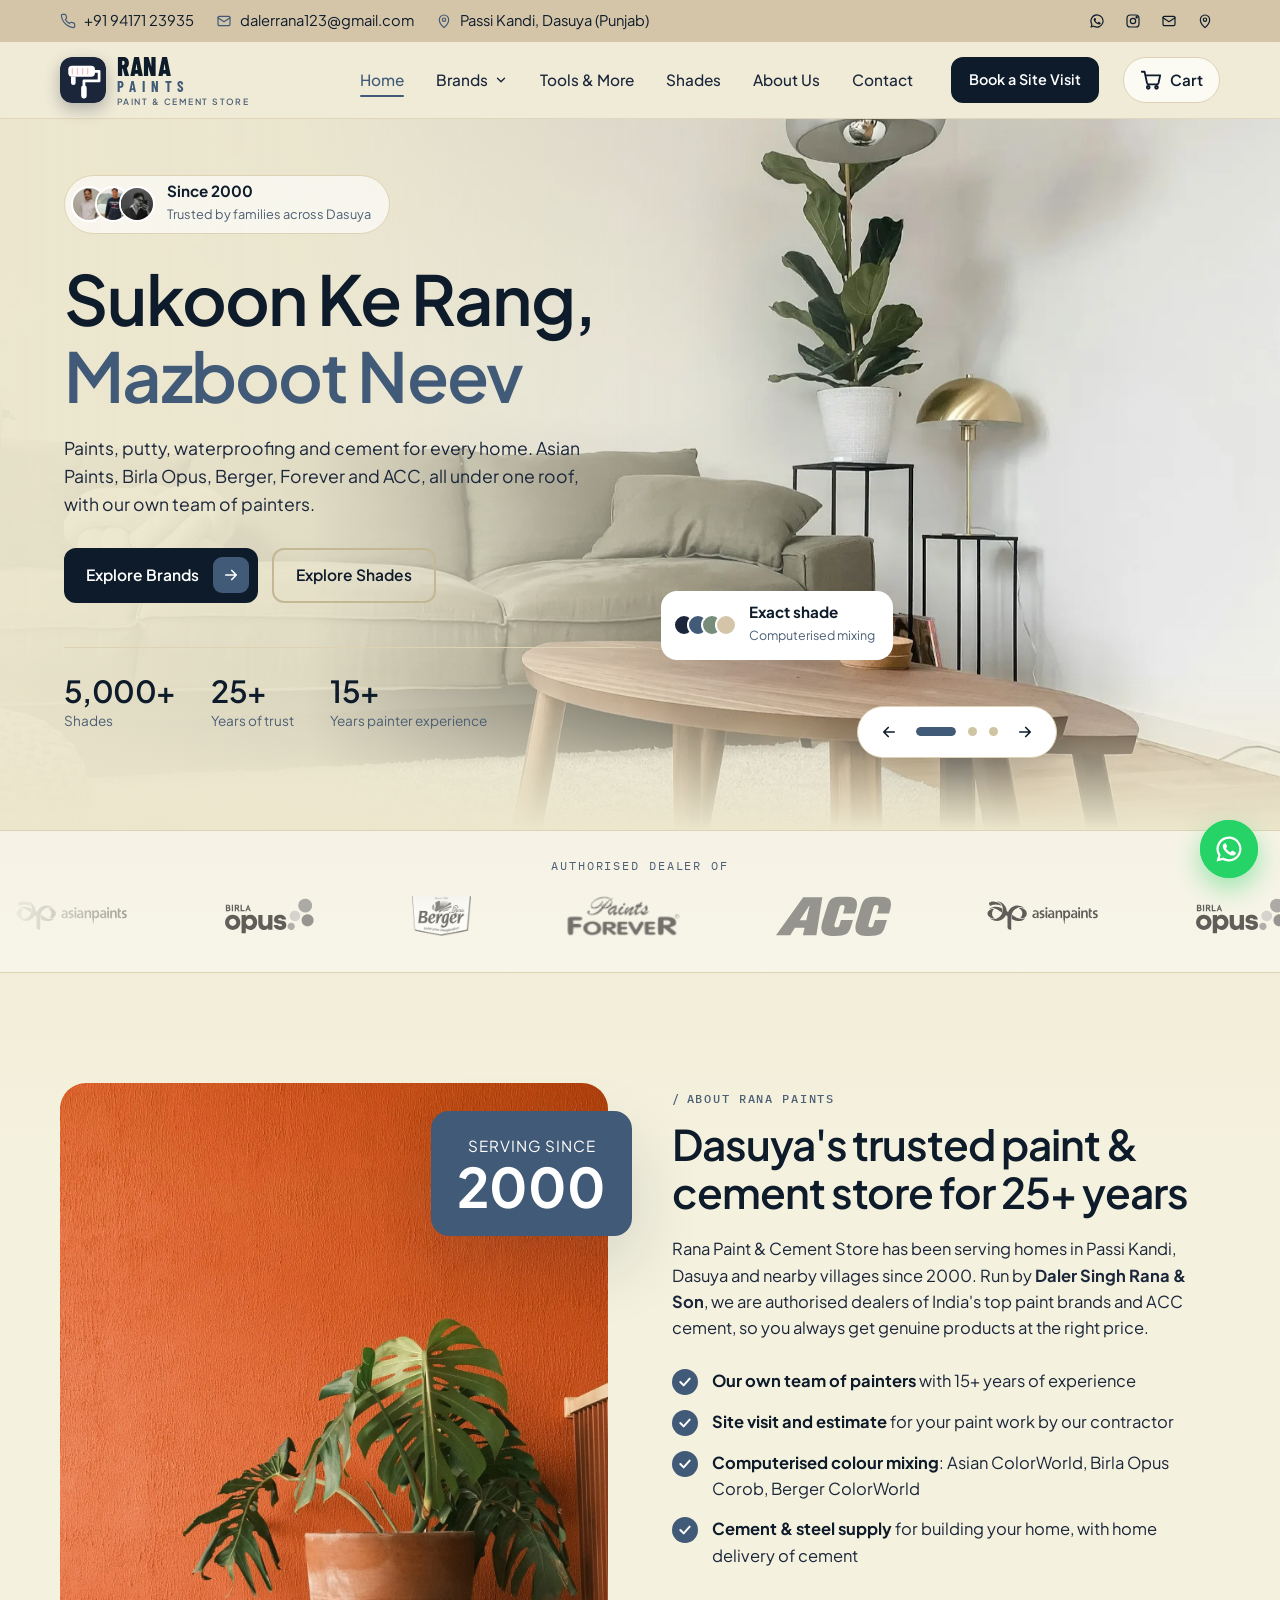
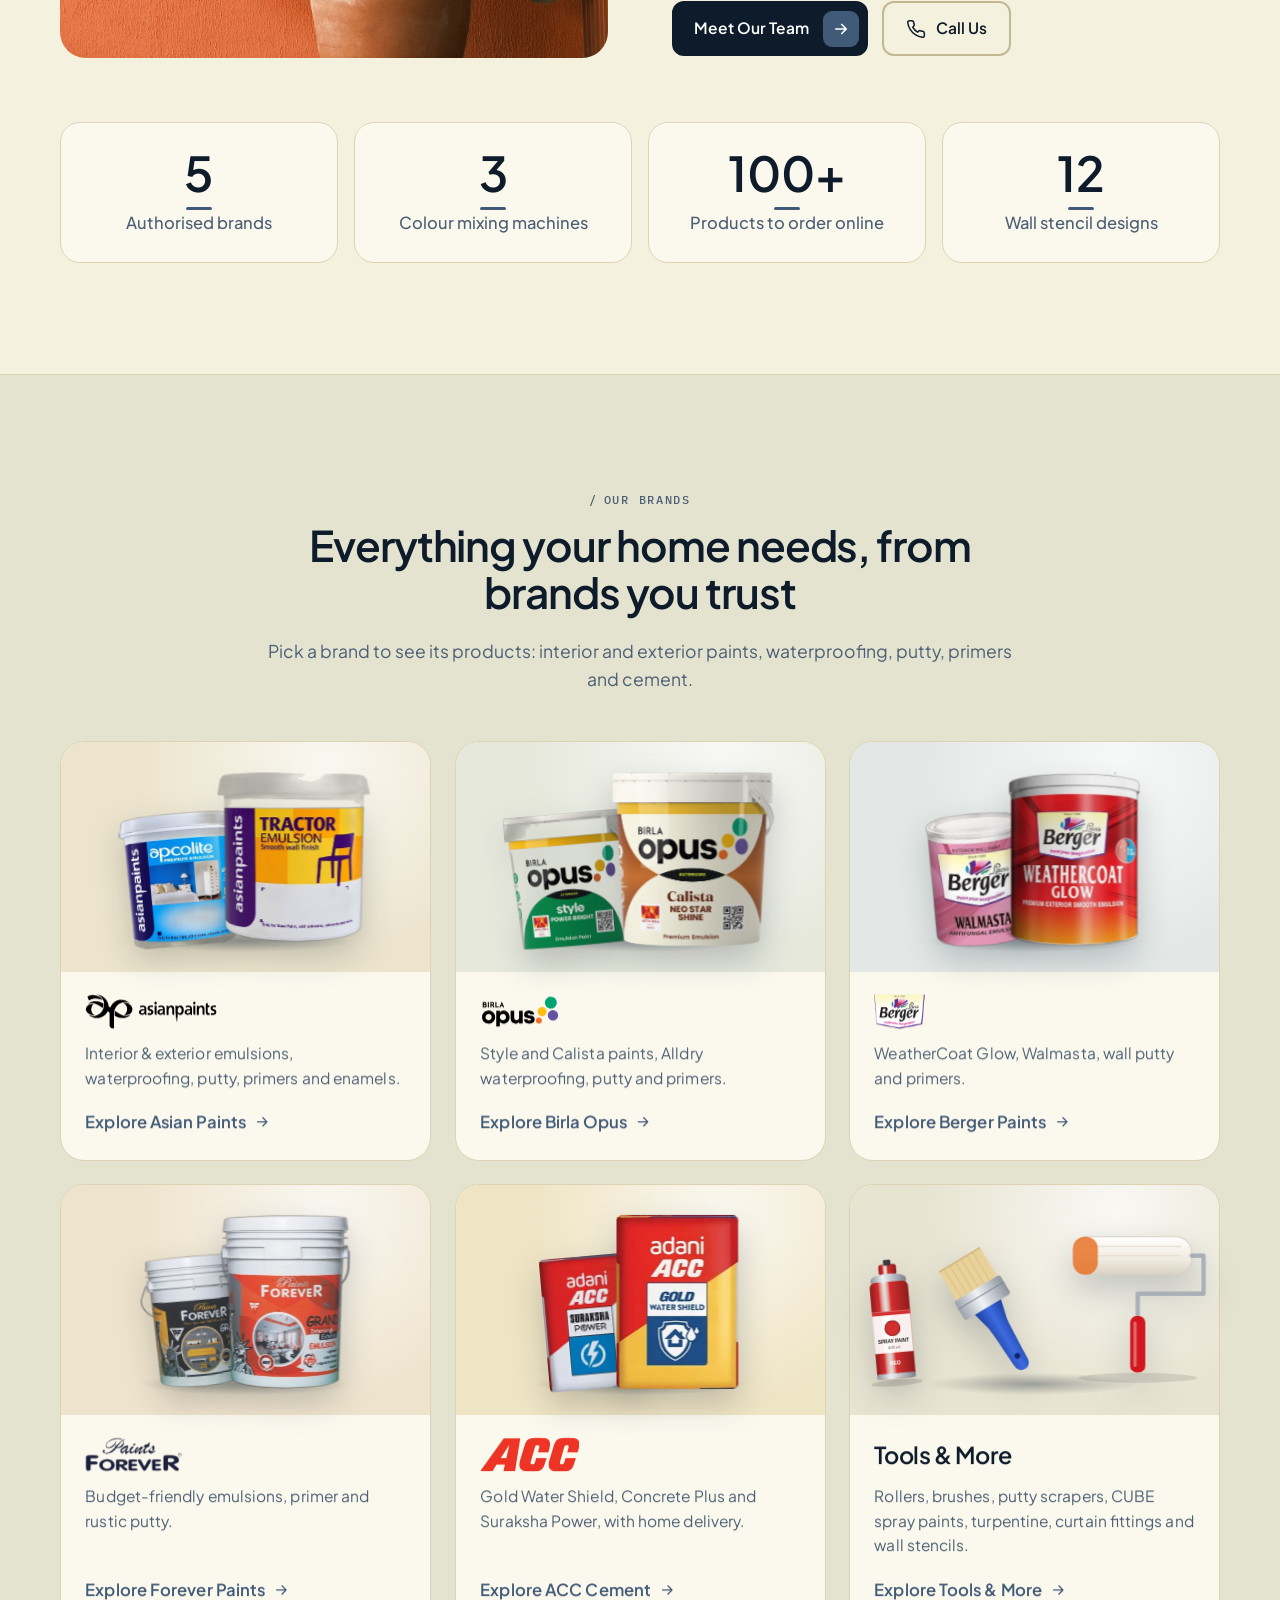
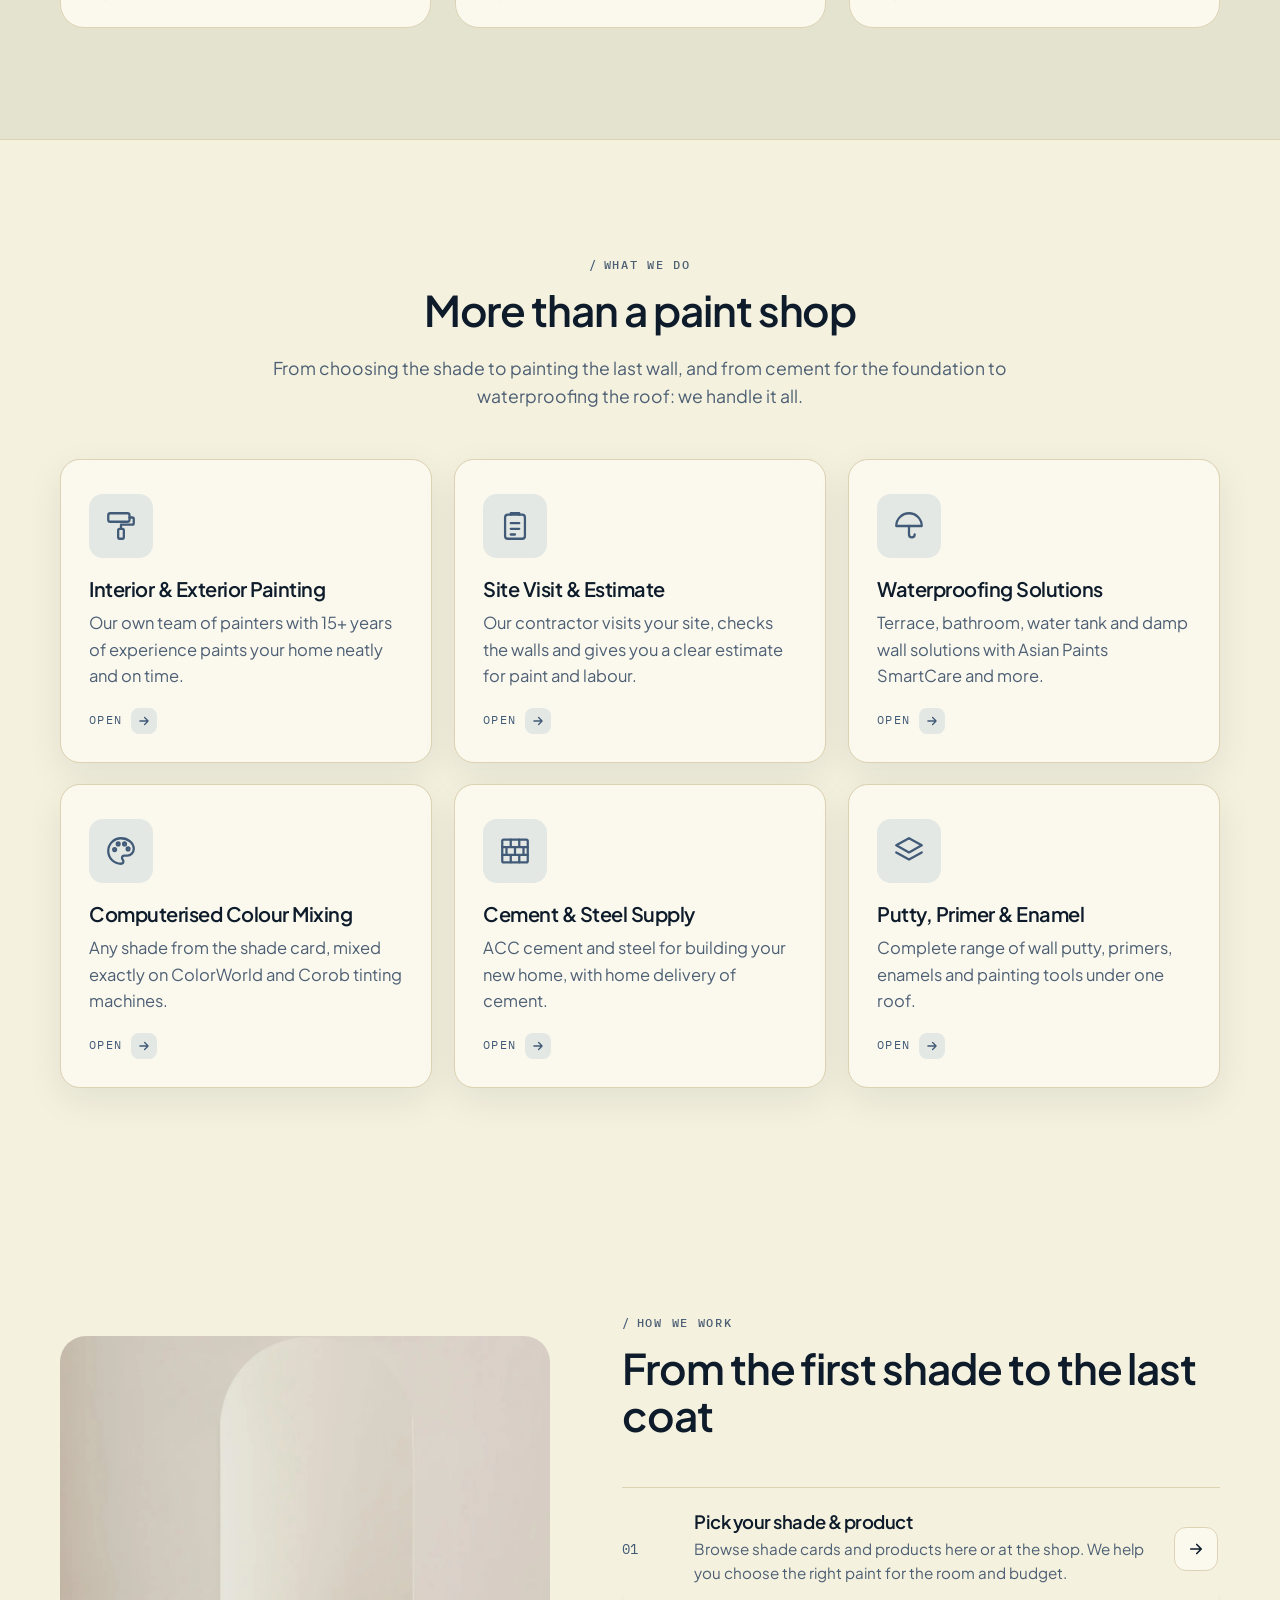
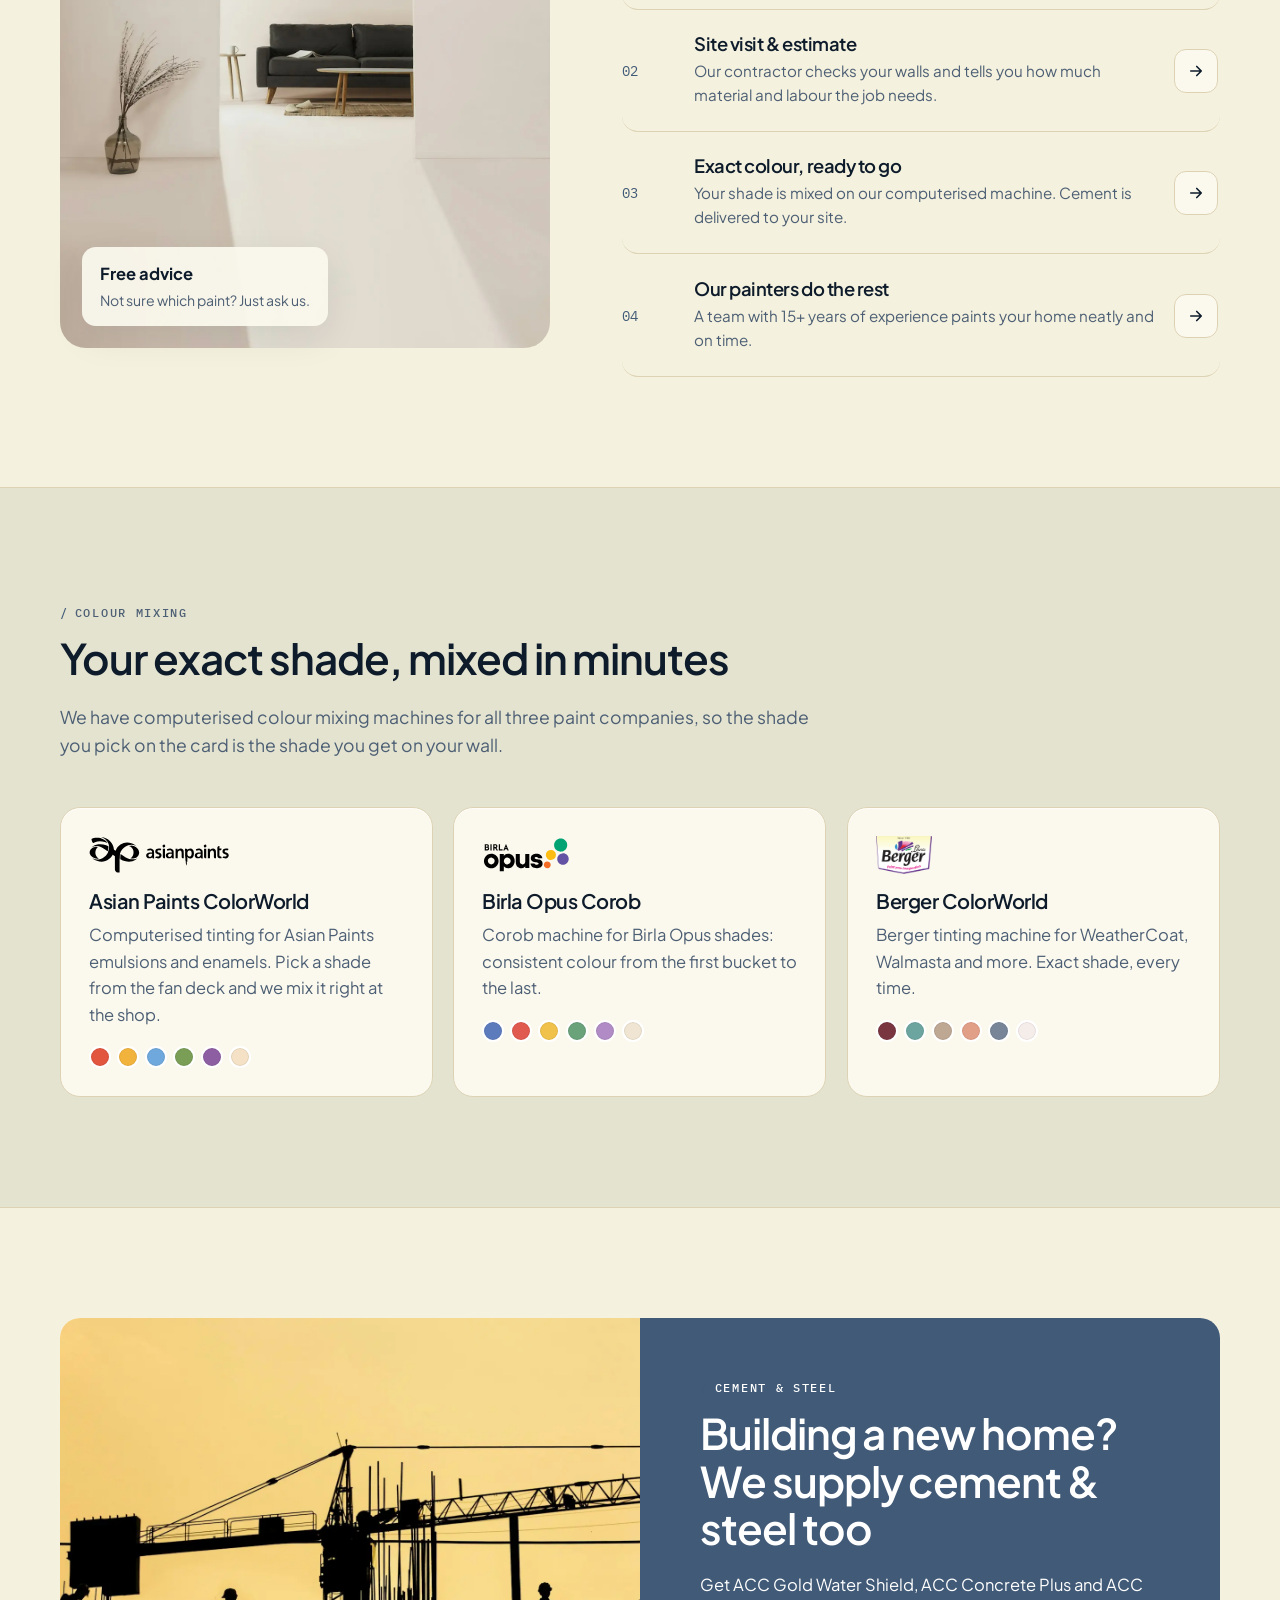
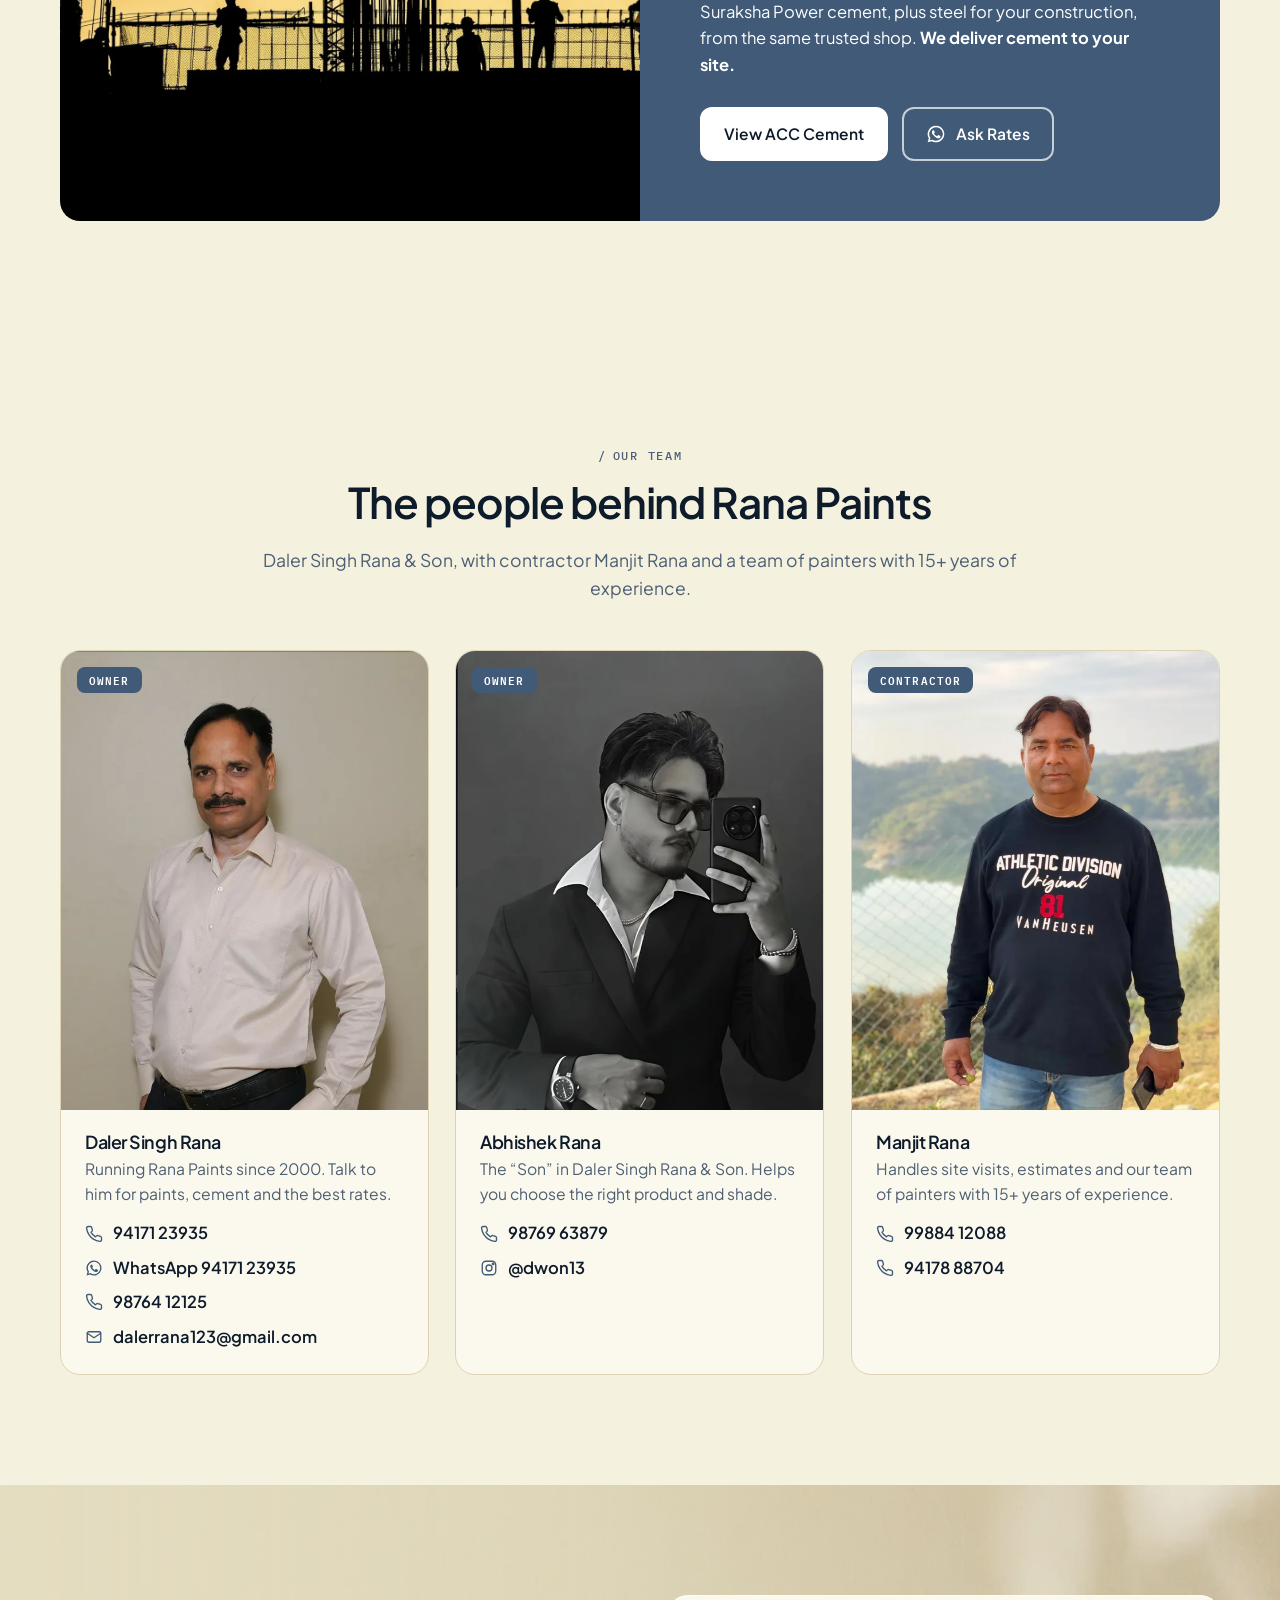
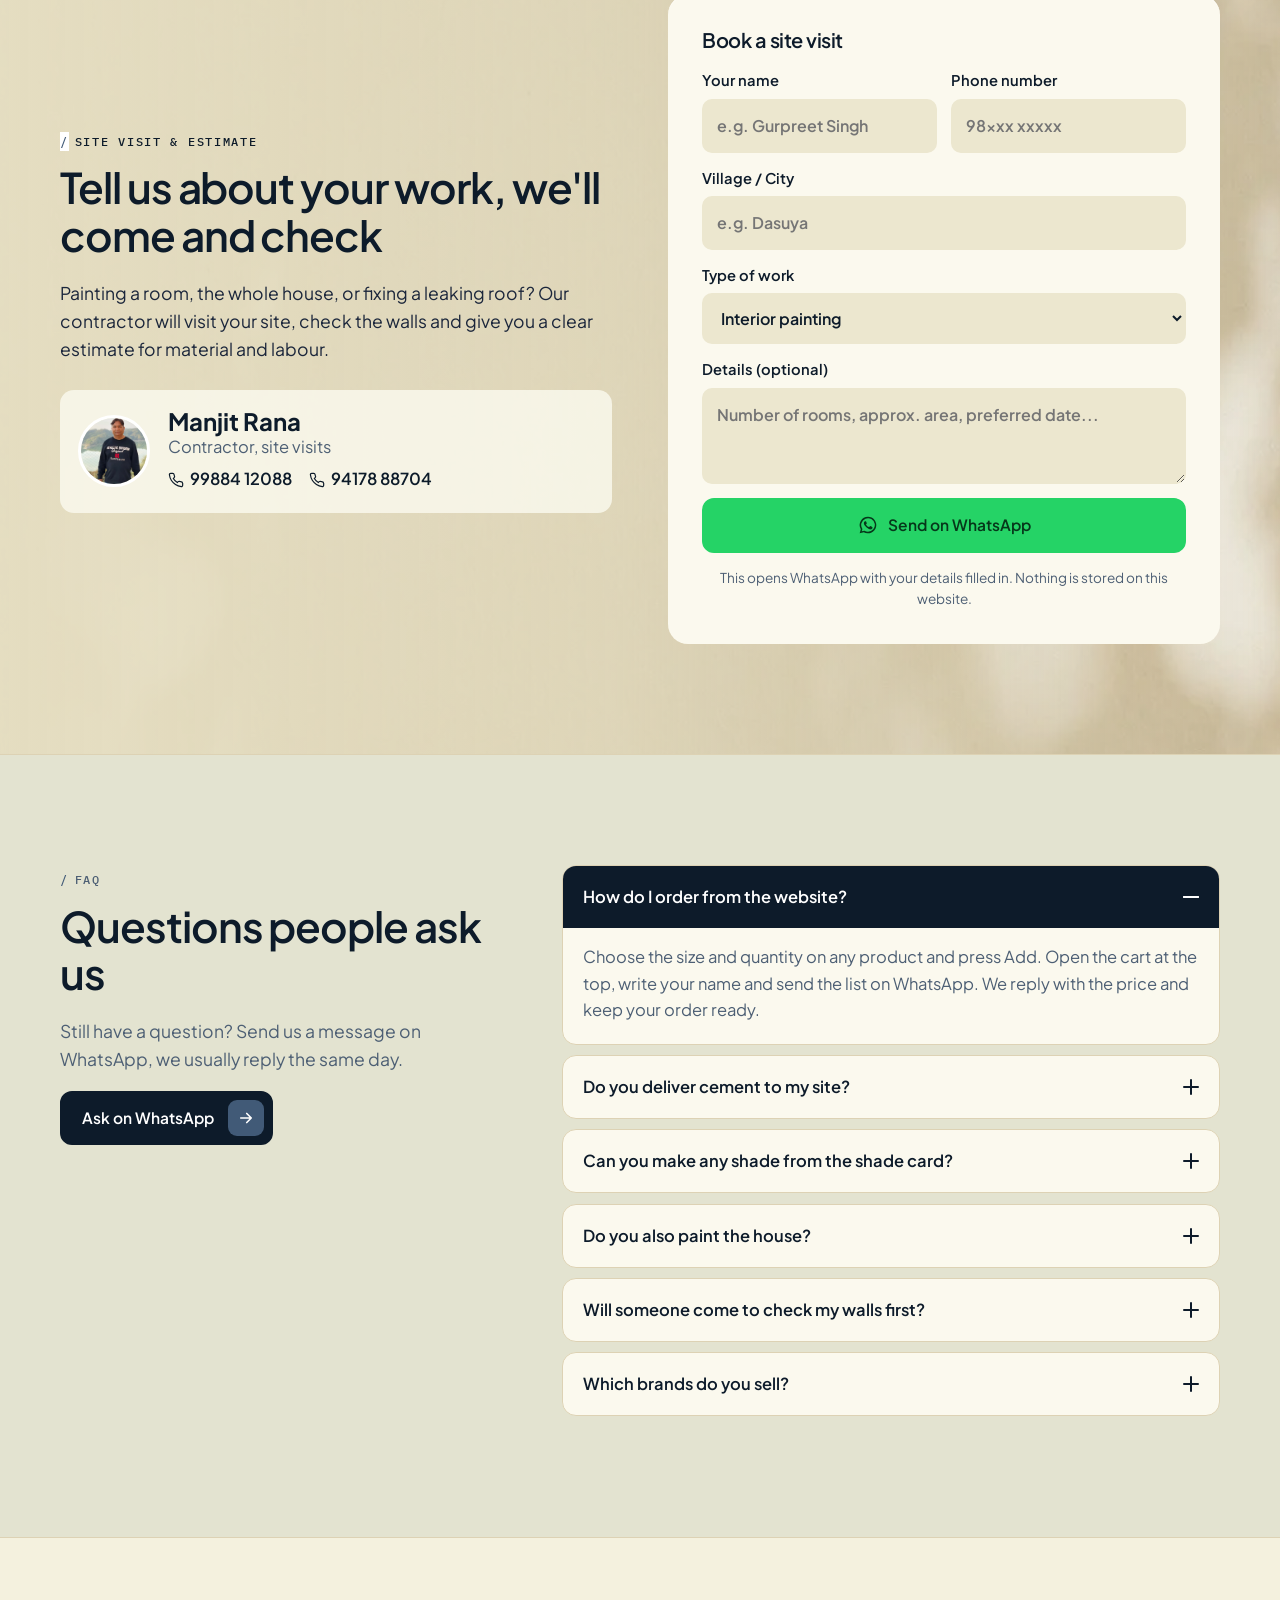
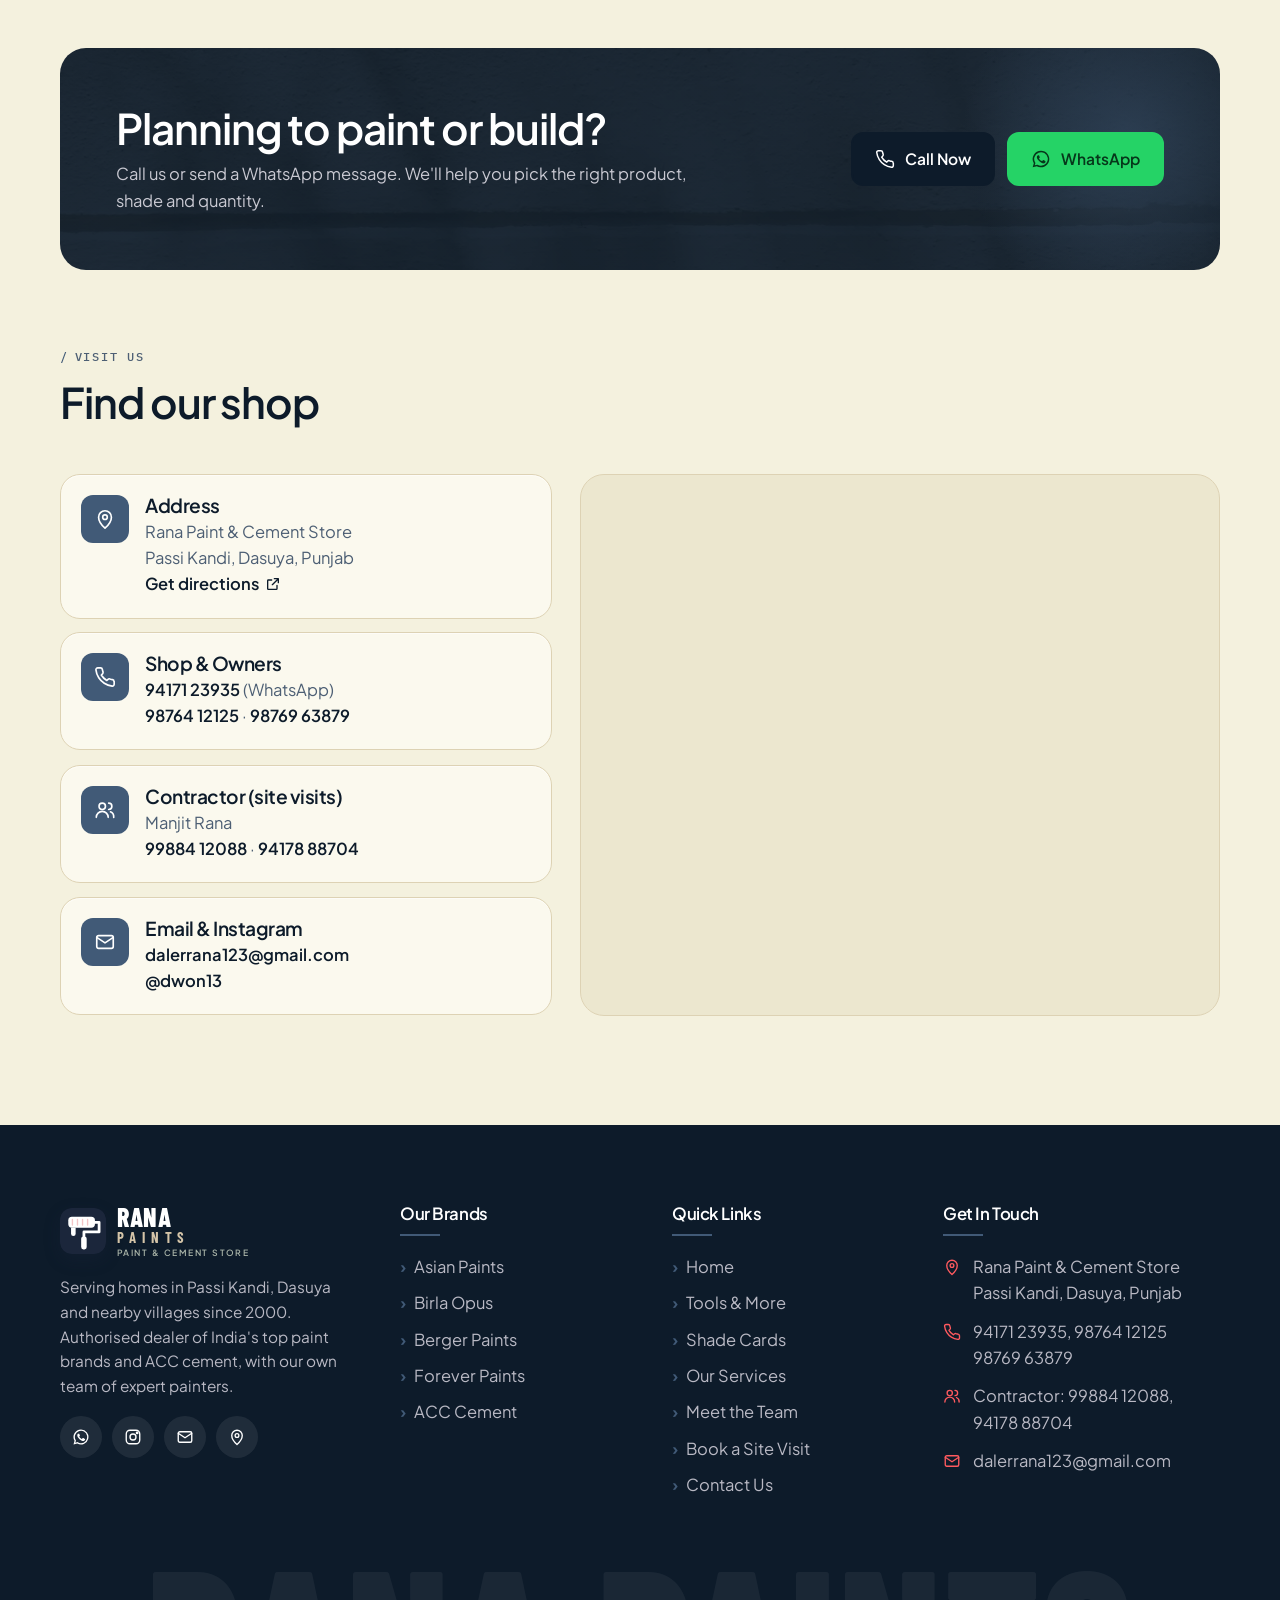
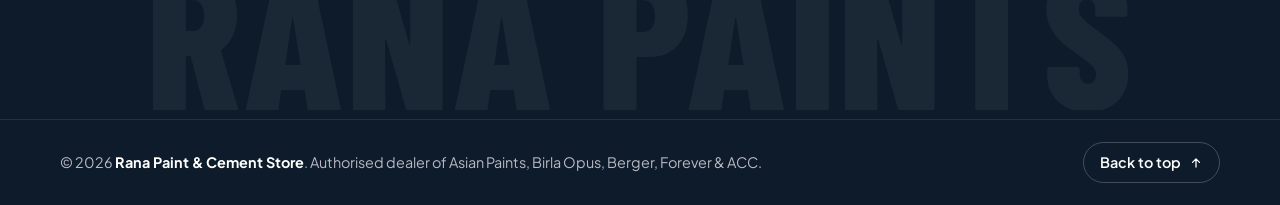
==== index.html @ 892c8695 "Recolour whole site to navy / slate / sage / sand / cream palette Co-Authored-By: Claude Sonnet 5.5 " ====
<!DOCTYPE html>
<html lang="en">
<head>
<meta charset="utf-8">
<meta name="viewport" content="width=device-width, initial-scale=1">
<title>Rana Paints | Paint & Cement Store, Passi Kandi, Dasuya</title>
<meta name="description" content="Rana Paint & Cement Store, Passi Kandi, Dasuya (Punjab). Authorised dealer of Asian Paints, Birla Opus, Berger Paints, Forever Paints and ACC Cement since 2000. Own team of painters, site visit and estimate.">
<meta name="theme-color" content="#0d1b2a">
<meta property="og:type" content="website">
<meta property="og:title" content="Rana Paints | Paint & Cement Store, Passi Kandi, Dasuya">
<meta property="og:description" content="Rana Paint & Cement Store, Passi Kandi, Dasuya (Punjab). Authorised dealer of Asian Paints, Birla Opus, Berger Paints, Forever Paints and ACC Cement since 2000. Own team of painters, site visit and estimate.">
<meta property="og:image" content="images/stock/hero-living.webp">
<link rel="icon" href="images/favicon.svg" type="image/svg+xml">
<link rel="preconnect" href="https://fonts.googleapis.com">
<link rel="preconnect" href="https://fonts.gstatic.com" crossorigin>
<link href="https://fonts.googleapis.com/css2?family=Barlow+Condensed:wght@600;700;800&amp;family=Plus+Jakarta+Sans:wght@400;500;600;700&amp;family=IBM+Plex+Mono:wght@500&amp;display=swap" rel="stylesheet">
<link rel="stylesheet" href="css/style.css?v=10">
<link rel="stylesheet" href="css/theme.css?v=20">
<script type="application/ld+json">
{
  "@context": "https://schema.org",
  "@type": "HardwareStore",
  "name": "Rana Paint & Cement Store",
  "alternateName": "Rana Paints",
  "description": "Authorised dealer of Asian Paints, Birla Opus, Berger Paints, Forever Paints and ACC Cement in Passi Kandi, Dasuya, Punjab. Paints, putty, waterproofing, cement and steel, with our own team of painters.",
  "foundingDate": "2000",
  "telephone": "+91-9417123935",
  "email": "dalerrana123@gmail.com",
  "address": {"@type": "PostalAddress", "streetAddress": "Passi Kandi", "addressLocality": "Dasuya", "addressRegion": "Punjab", "addressCountry": "IN"},
  "geo": {"@type": "GeoCoordinates", "latitude": 31.829173, "longitude": 75.7406484},
  "founder": "Daler Singh Rana",
  "sameAs": ["https://www.instagram.com/dwon13/"]
}
</script>
</head>
<body>
<a class="skip-link" href="#main">Skip to content</a>
<div class="topbar">
  <div class="container">
    <div class="topbar__info">
      <a href="tel:+919417123935"><svg viewBox="0 0 24 24" fill="none" stroke="currentColor" stroke-width="1.8" stroke-linecap="round" stroke-linejoin="round" aria-hidden="true"><path d="M22 16.9v3a2 2 0 0 1-2.2 2 19.8 19.8 0 0 1-8.6-3.1 19.5 19.5 0 0 1-6-6A19.8 19.8 0 0 1 2.1 4.2 2 2 0 0 1 4.1 2h3a2 2 0 0 1 2 1.7c.1.9.4 1.8.7 2.7a2 2 0 0 1-.5 2.1L8 9.8a16 16 0 0 0 6 6l1.3-1.3a2 2 0 0 1 2.1-.4c.9.3 1.8.6 2.7.7a2 2 0 0 1 1.7 2z"/></svg> +91 94171 23935</a>
      <a class="hide-sm" href="mailto:dalerrana123@gmail.com"><svg viewBox="0 0 24 24" fill="none" stroke="currentColor" stroke-width="1.8" stroke-linecap="round" stroke-linejoin="round" aria-hidden="true"><rect x="3" y="5" width="18" height="14" rx="2"/><path d="m3 7 9 6 9-6"/></svg> dalerrana123@gmail.com</a>
      <a class="hide-sm" href="https://www.google.com/maps/place/RANA+PAINT+HARDWARE+%26+CEMENT+STORE/@31.8291775,75.7380735,1011m/data=!3m2!1e3!4b1!4m6!3m5!1s0x391b0b5024be199f:0x976d251ef4bd5a5e!8m2!3d31.829173!4d75.7406484!16s%2Fg%2F11vdnwc_x_" target="_blank" rel="noopener"><svg viewBox="0 0 24 24" fill="none" stroke="currentColor" stroke-width="1.8" stroke-linecap="round" stroke-linejoin="round" aria-hidden="true"><path d="M12 22s7-6.3 7-12a7 7 0 0 0-14 0c0 5.7 7 12 7 12z"/><circle cx="12" cy="10" r="2.5"/></svg> Passi Kandi, Dasuya (Punjab)</a>
    </div>
    <div class="topbar__social">
      <a href="https://wa.me/919417123935?text=Namaste%20Rana%20Paints%21" target="_blank" rel="noopener" aria-label="WhatsApp"><svg viewBox="0 0 24 24" fill="currentColor" aria-hidden="true"><path d="M12 2a10 10 0 0 0-8.6 15.1L2 22l5-1.3A10 10 0 1 0 12 2zm0 18.2a8.2 8.2 0 0 1-4.2-1.2l-.3-.2-3 .8.8-2.9-.2-.3A8.2 8.2 0 1 1 12 20.2z"/><path d="M16.6 14.1c-.3-.1-1.5-.7-1.7-.8-.2-.1-.4-.1-.6.1l-.8 1c-.1.2-.3.2-.5.1a6.7 6.7 0 0 1-3.3-2.9c-.3-.4.2-.4.8-1.4.1-.2 0-.3 0-.5l-.8-1.8c-.2-.5-.4-.4-.6-.4h-.5a1 1 0 0 0-.7.3 2.9 2.9 0 0 0-.9 2.2 5 5 0 0 0 1.1 2.7 11.5 11.5 0 0 0 4.4 3.9c1.6.7 2.3.8 3.1.6.5-.1 1.5-.6 1.7-1.2.2-.6.2-1.1.1-1.2l-.8-.3z"/></svg></a>
      <a href="https://www.instagram.com/dwon13/" target="_blank" rel="noopener" aria-label="Instagram"><svg viewBox="0 0 24 24" fill="none" stroke="currentColor" stroke-width="1.8" stroke-linecap="round" stroke-linejoin="round" aria-hidden="true"><rect x="3" y="3" width="18" height="18" rx="5"/><circle cx="12" cy="12" r="4"/><circle cx="17.5" cy="6.5" r="1"/></svg></a>
      <a href="mailto:dalerrana123@gmail.com" aria-label="Email"><svg viewBox="0 0 24 24" fill="none" stroke="currentColor" stroke-width="1.8" stroke-linecap="round" stroke-linejoin="round" aria-hidden="true"><rect x="3" y="5" width="18" height="14" rx="2"/><path d="m3 7 9 6 9-6"/></svg></a>
      <a href="https://www.google.com/maps/place/RANA+PAINT+HARDWARE+%26+CEMENT+STORE/@31.8291775,75.7380735,1011m/data=!3m2!1e3!4b1!4m6!3m5!1s0x391b0b5024be199f:0x976d251ef4bd5a5e!8m2!3d31.829173!4d75.7406484!16s%2Fg%2F11vdnwc_x_" target="_blank" rel="noopener" aria-label="Google Maps"><svg viewBox="0 0 24 24" fill="none" stroke="currentColor" stroke-width="1.8" stroke-linecap="round" stroke-linejoin="round" aria-hidden="true"><path d="M12 22s7-6.3 7-12a7 7 0 0 0-14 0c0 5.7 7 12 7 12z"/><circle cx="12" cy="10" r="2.5"/></svg></a>
    </div>
  </div>
</div>
<header class="header">
  <div class="container header__inner">
    <a class="logo " href="index.html" aria-label="Rana Paints home"><svg class="logo__mark" viewBox="0 0 100 100" aria-hidden="true"><rect width="100" height="100" rx="24" fill="#1b263b"/><rect x="18" y="19" width="58" height="24" rx="8" fill="#fff"/><path d="M27 25v12M38 25v12M49 25v12M60 25v12" stroke="#f3c4c6" stroke-width="3" stroke-linecap="round"/><path d="M76 31h9v21H52v10" fill="none" stroke="#fff" stroke-width="6" stroke-linecap="round" stroke-linejoin="round"/><rect x="46" y="62" width="12" height="28" rx="5" fill="#fff"/><path d="M24 43v13a5 5 0 0 0 10 0V43z" fill="#fff"/></svg><span class="logo__text"><span class="logo__name">RANA</span><span class="logo__sub">PAINTS</span><span class="logo__tag">Paint &amp; Cement Store</span></span></a>
    <nav class="nav" id="site-nav" aria-label="Main">
      <ul class="nav__list">
        <li><a class="nav__link" href="index.html" aria-current="page">Home</a></li>
        <li class="nav__item--drop">
          <button class="nav__link" type="button" aria-expanded="false" aria-controls="brands-menu">Brands <svg viewBox="0 0 24 24" fill="none" stroke="currentColor" stroke-width="2.4" stroke-linecap="round" stroke-linejoin="round" aria-hidden="true"><path d="m6 9 6 6 6-6"/></svg></button>
          <div class="dropdown" id="brands-menu">
          <a href="asian-paints.html"><span class="dropdown__logo"><img src="images/brands/asian-paints.svg" alt=""></span><span><strong>Asian Paints</strong><small>Emulsions, waterproofing, putty, primers &amp; enamels</small></span></a>
          <a href="birla-opus.html"><span class="dropdown__logo"><img src="images/brands/birla-opus.svg" alt=""></span><span><strong>Birla Opus</strong><small>Style &amp; Calista exterior paints, putty, primers</small></span></a>
          <a href="berger-paints.html"><span class="dropdown__logo"><img src="images/brands/berger-paints.png" alt=""></span><span><strong>Berger Paints</strong><small>WeatherCoat, Walmasta, putty &amp; primers</small></span></a>
          <a href="forever-paints.html"><span class="dropdown__logo"><img src="images/brands/forever-paints.png" alt=""></span><span><strong>Forever Paints</strong><small>Emulsions, primer &amp; rustic putty</small></span></a>
          <a href="acc-cement.html"><span class="dropdown__logo"><img src="images/brands/acc.svg" alt=""></span><span><strong>ACC Cement</strong><small>Gold Water Shield, Concrete Plus, Suraksha Power</small></span></a>
          </div>
        </li>
        <li><a class="nav__link" href="tools.html">Tools &amp; More</a></li>
        <li><a class="nav__link" href="shades.html">Shades</a></li>
        <li><a class="nav__link" href="index.html#team">About Us</a></li>
        <li><a class="nav__link" href="index.html#contact">Contact</a></li>
      </ul>
      <div class="nav__mobile-cta">
        <a class="btn" href="index.html#site-visit"><svg viewBox="0 0 24 24" fill="none" stroke="currentColor" stroke-width="1.8" stroke-linecap="round" stroke-linejoin="round" aria-hidden="true"><path d="M3 11 12 4l9 7"/><path d="M5 10v10h14V10"/><path d="M10 20v-5h4v5"/></svg> Book a Site Visit</a>
        <a class="btn btn--outline" href="tel:+919417123935"><svg viewBox="0 0 24 24" fill="none" stroke="currentColor" stroke-width="1.8" stroke-linecap="round" stroke-linejoin="round" aria-hidden="true"><path d="M22 16.9v3a2 2 0 0 1-2.2 2 19.8 19.8 0 0 1-8.6-3.1 19.5 19.5 0 0 1-6-6A19.8 19.8 0 0 1 2.1 4.2 2 2 0 0 1 4.1 2h3a2 2 0 0 1 2 1.7c.1.9.4 1.8.7 2.7a2 2 0 0 1-.5 2.1L8 9.8a16 16 0 0 0 6 6l1.3-1.3a2 2 0 0 1 2.1-.4c.9.3 1.8.6 2.7.7a2 2 0 0 1 1.7 2z"/></svg> Call 94171 23935</a>
        <a class="btn btn--wa" href="https://wa.me/919417123935?text=Namaste%20Rana%20Paints%21" target="_blank" rel="noopener"><svg viewBox="0 0 24 24" fill="currentColor" aria-hidden="true"><path d="M12 2a10 10 0 0 0-8.6 15.1L2 22l5-1.3A10 10 0 1 0 12 2zm0 18.2a8.2 8.2 0 0 1-4.2-1.2l-.3-.2-3 .8.8-2.9-.2-.3A8.2 8.2 0 1 1 12 20.2z"/><path d="M16.6 14.1c-.3-.1-1.5-.7-1.7-.8-.2-.1-.4-.1-.6.1l-.8 1c-.1.2-.3.2-.5.1a6.7 6.7 0 0 1-3.3-2.9c-.3-.4.2-.4.8-1.4.1-.2 0-.3 0-.5l-.8-1.8c-.2-.5-.4-.4-.6-.4h-.5a1 1 0 0 0-.7.3 2.9 2.9 0 0 0-.9 2.2 5 5 0 0 0 1.1 2.7 11.5 11.5 0 0 0 4.4 3.9c1.6.7 2.3.8 3.1.6.5-.1 1.5-.6 1.7-1.2.2-.6.2-1.1.1-1.2l-.8-.3z"/></svg> WhatsApp</a>
      </div>
    </nav>
    <div class="header__cta">
      <a class="btn btn--sm" href="index.html#site-visit">Book a Site Visit</a>
      <a class="callbox" href="tel:+919417123935">
        <span class="callbox__icon"><svg viewBox="0 0 24 24" fill="none" stroke="currentColor" stroke-width="1.8" stroke-linecap="round" stroke-linejoin="round" aria-hidden="true"><path d="M22 16.9v3a2 2 0 0 1-2.2 2 19.8 19.8 0 0 1-8.6-3.1 19.5 19.5 0 0 1-6-6A19.8 19.8 0 0 1 2.1 4.2 2 2 0 0 1 4.1 2h3a2 2 0 0 1 2 1.7c.1.9.4 1.8.7 2.7a2 2 0 0 1-.5 2.1L8 9.8a16 16 0 0 0 6 6l1.3-1.3a2 2 0 0 1 2.1-.4c.9.3 1.8.6 2.7.7a2 2 0 0 1 1.7 2z"/></svg></span>
        <span><small>Call now</small><strong>94171 23935</strong></span>
      </a>
    </div>
    <button class="cart-btn" type="button" data-cart-open aria-label="Open cart"><svg viewBox="0 0 24 24" fill="none" stroke="currentColor" stroke-width="2" stroke-linecap="round" stroke-linejoin="round" aria-hidden="true"><circle cx="9" cy="20" r="1.5"/><circle cx="18" cy="20" r="1.5"/><path d="M2 3h3l2.6 12.2a2 2 0 0 0 2 1.6h8.6a2 2 0 0 0 2-1.5L22 7H6"/></svg><span class="cart-btn__label">Cart</span><span class="cart-count" data-cart-count hidden>0</span></button>
    <button class="nav-toggle" type="button" aria-label="Menu" aria-expanded="false" aria-controls="site-nav"><span></span></button>
  </div>
</header>
<main id="main">

<!-- ============ HERO ============ -->
<section class="hero" aria-label="Welcome">
  <div class="hero__slides">
      <div class="hero__slide is-active"><img src="images/stock/hero-living.webp" alt="Calm living room with soft beige walls" fetchpriority="high"></div>
      <div class="hero__slide"><img src="images/stock/hero-bedroom.webp" alt="Warm wooden bedroom with sage green walls" loading="lazy"></div>
      <div class="hero__slide"><img src="images/stock/hero-terracotta.webp" alt="Calm terracotta corridor with arches and plants" loading="lazy"></div>
  </div>
  <div class="container hero__inner">
    <div class="hero__text">
      <div class="hero__trust" data-rv="up">
        <span class="hero__faces"><img src="images/team/daler-singh-rana.webp" alt=""><img src="images/team/manjit-rana.webp" alt=""><img src="images/team/abhishek-rana.webp" alt=""></span>
        <span><strong>Since 2000</strong><small>Trusted by families across Dasuya</small></span>
      </div>
      <h1 data-rv="up">Sukoon Ke Rang,<br><span>Mazboot Neev</span></h1>
      <p class="hero__lead" data-rv="up">Paints, putty, waterproofing and cement for every home. Asian Paints, Birla Opus, Berger, Forever and ACC, all under one roof, with our own team of painters.</p>
      <div class="hero__actions" data-rv="up">
        <a class="btn btn--arrow" href="#brands">Explore Brands <span class="btn__arrow"><svg viewBox="0 0 24 24" fill="none" stroke="currentColor" stroke-width="2.2" stroke-linecap="round" stroke-linejoin="round" aria-hidden="true"><path d="M5 12h14M13 6l6 6-6 6"/></svg></span></a>
        <a class="btn btn--outline" href="shades.html">Explore Shades</a>
      </div>
      <ul class="hero__points" data-rv="up">
        <li><strong data-count="5000" data-suffix="+">5000+</strong><span>Shades</span></li>
        <li><strong data-count="25" data-suffix="+">25+</strong><span>Years of trust</span></li>
        <li><strong data-count="15" data-suffix="+">15+</strong><span>Years painter experience</span></li>
      </ul>
    </div>
    <div class="hero__visual" data-rv="right">
      <div class="hero__float" aria-hidden="true">
        <span class="hero__float-dots"><i style="background:#1b263b"></i><i style="background:#415a77"></i><i style="background:#778d7a"></i><i style="background:#d4c4a8"></i></span>
        <span><strong>Exact shade</strong><small>Computerised mixing</small></span>
      </div>
      <div class="hero__dots">
        <button class="hero__arrow hero__arrow--prev" type="button" aria-label="Previous slide"><svg viewBox="0 0 24 24" fill="none" stroke="currentColor" stroke-width="2.2" stroke-linecap="round" stroke-linejoin="round" aria-hidden="true"><path d="M19 12H5M11 6l-6 6 6 6"/></svg></button>
        <button type="button" data-slide="0" aria-label="Slide 1"></button><button type="button" data-slide="1" aria-label="Slide 2"></button><button type="button" data-slide="2" aria-label="Slide 3"></button>
        <button class="hero__arrow hero__arrow--next" type="button" aria-label="Next slide"><svg viewBox="0 0 24 24" fill="none" stroke="currentColor" stroke-width="2.2" stroke-linecap="round" stroke-linejoin="round" aria-hidden="true"><path d="M5 12h14M13 6l6 6-6 6"/></svg></button>
      </div>
    </div>
  </div>
</section>

<!-- ============ DEALER MARQUEE ============ -->
<section class="marquee" aria-label="Authorised dealer of">
  <p class="marquee__label">Authorised dealer of</p>
  <div class="marquee__track">
    <div class="marquee__row">
        <a href="asian-paints.html" aria-label="Asian Paints"><img src="images/brands/asian-paints.svg" alt="Asian Paints" loading="lazy"></a>
        <a href="birla-opus.html" aria-label="Birla Opus"><img src="images/brands/birla-opus.svg" alt="Birla Opus" loading="lazy"></a>
        <a href="berger-paints.html" aria-label="Berger Paints"><img src="images/brands/berger-paints.png" alt="Berger Paints" loading="lazy"></a>
        <a href="forever-paints.html" aria-label="Forever Paints"><img src="images/brands/forever-paints.png" alt="Forever Paints" loading="lazy"></a>
        <a href="acc-cement.html" aria-label="ACC Cement"><img src="images/brands/acc.svg" alt="ACC Cement" loading="lazy"></a>
    </div>
    <div class="marquee__row" aria-hidden="true">
        <a href="asian-paints.html" aria-label="Asian Paints"><img src="images/brands/asian-paints.svg" alt="Asian Paints" loading="lazy"></a>
        <a href="birla-opus.html" aria-label="Birla Opus"><img src="images/brands/birla-opus.svg" alt="Birla Opus" loading="lazy"></a>
        <a href="berger-paints.html" aria-label="Berger Paints"><img src="images/brands/berger-paints.png" alt="Berger Paints" loading="lazy"></a>
        <a href="forever-paints.html" aria-label="Forever Paints"><img src="images/brands/forever-paints.png" alt="Forever Paints" loading="lazy"></a>
        <a href="acc-cement.html" aria-label="ACC Cement"><img src="images/brands/acc.svg" alt="ACC Cement" loading="lazy"></a>
    </div>
  </div>
</section>

<!-- ============ ABOUT ============ -->
<section class="section" id="about">
  <div class="container">
    <div class="about">
      <div class="about__media reveal">
        <img src="images/stock/terracotta-wall.webp" alt="A warm terracotta painted wall with a green plant" loading="lazy">
        <div class="about__since"><span>Serving since</span><strong>2000</strong></div>
      </div>
      <div class="reveal">
        <span class="eyebrow">About Rana Paints</span>
        <h2>Dasuya's trusted paint &amp; cement store for 25+ years</h2>
        <p>Rana Paint &amp; Cement Store has been serving homes in Passi Kandi, Dasuya and nearby villages since 2000. Run by <strong>Daler Singh Rana &amp; Son</strong>, we are authorised dealers of India's top paint brands and ACC cement, so you always get genuine products at the right price.</p>
        <ul class="checklist">
          <li><svg viewBox="0 0 24 24" fill="none" stroke="currentColor" stroke-width="3" stroke-linecap="round" stroke-linejoin="round" aria-hidden="true"><path d="m5 12 5 5 9-10"/></svg><span><strong>Our own team of painters</strong> with 15+ years of experience</span></li>
          <li><svg viewBox="0 0 24 24" fill="none" stroke="currentColor" stroke-width="3" stroke-linecap="round" stroke-linejoin="round" aria-hidden="true"><path d="m5 12 5 5 9-10"/></svg><span><strong>Site visit and estimate</strong> for your paint work by our contractor</span></li>
          <li><svg viewBox="0 0 24 24" fill="none" stroke="currentColor" stroke-width="3" stroke-linecap="round" stroke-linejoin="round" aria-hidden="true"><path d="m5 12 5 5 9-10"/></svg><span><strong>Computerised colour mixing</strong>: Asian ColorWorld, Birla Opus Corob, Berger ColorWorld</span></li>
          <li><svg viewBox="0 0 24 24" fill="none" stroke="currentColor" stroke-width="3" stroke-linecap="round" stroke-linejoin="round" aria-hidden="true"><path d="m5 12 5 5 9-10"/></svg><span><strong>Cement &amp; steel supply</strong> for building your home, with home delivery of cement</span></li>
        </ul>
        <div class="hero__actions">
          <a class="btn btn--arrow" href="#team">Meet Our Team <span class="btn__arrow"><svg viewBox="0 0 24 24" fill="none" stroke="currentColor" stroke-width="2.2" stroke-linecap="round" stroke-linejoin="round" aria-hidden="true"><path d="M5 12h14M13 6l6 6-6 6"/></svg></span></a>
          <a class="btn btn--outline" href="tel:+919417123935"><svg viewBox="0 0 24 24" fill="none" stroke="currentColor" stroke-width="1.8" stroke-linecap="round" stroke-linejoin="round" aria-hidden="true"><path d="M22 16.9v3a2 2 0 0 1-2.2 2 19.8 19.8 0 0 1-8.6-3.1 19.5 19.5 0 0 1-6-6A19.8 19.8 0 0 1 2.1 4.2 2 2 0 0 1 4.1 2h3a2 2 0 0 1 2 1.7c.1.9.4 1.8.7 2.7a2 2 0 0 1-.5 2.1L8 9.8a16 16 0 0 0 6 6l1.3-1.3a2 2 0 0 1 2.1-.4c.9.3 1.8.6 2.7.7a2 2 0 0 1 1.7 2z"/></svg> Call Us</a>
        </div>
      </div>
    </div>
    <div class="stats">
      <div class="stat reveal"><strong data-count="5">5</strong><span>Authorised brands</span></div>
      <div class="stat reveal"><strong data-count="3">3</strong><span>Colour mixing machines</span></div>
      <div class="stat reveal"><strong data-count="100" data-suffix="+">100+</strong><span>Products to order online</span></div>
      <div class="stat reveal"><strong data-count="12">12</strong><span>Wall stencil designs</span></div>
    </div>
  </div>
</section>

<!-- ============ BRANDS ============ -->
<section class="section section--soft" id="brands">
  <div class="container">
    <div class="section-head section-head--center">
      <span class="eyebrow">Our Brands</span>
      <h2>Everything your home needs, from brands you trust</h2>
      <p>Pick a brand to see its products: interior and exterior paints, waterproofing, putty, primers and cement.</p>
    </div>
    <div class="brands-grid">
      <a class="brand-card reveal" href="asian-paints.html" style="--brand:#e0312f;--c:#ece4cc" aria-label="Asian Paints">
        <div class="brand-card__in">
          <div class="brand-card__stage">
            <div class="brand-card__bg"></div>
            <span class="brand-card__ground"></span>
            <div class="brand-card__img"><img class="p-back" src="images/brandcards/asian-a.webp" alt="" loading="lazy"><img class="p-front" src="images/brandcards/asian-b.webp" alt="Asian Paints products" loading="lazy"></div>
          </div>
          <div class="brand-card__body">
            <img class="brand-card__logo" src="images/brands/asian-paints.svg" alt="Asian Paints" loading="lazy">
            <p>Interior &amp; exterior emulsions, waterproofing, putty, primers and enamels.</p>
            <span class="link-arrow">Explore Asian Paints <svg viewBox="0 0 24 24" fill="none" stroke="currentColor" stroke-width="2" stroke-linecap="round" stroke-linejoin="round" aria-hidden="true"><path d="M5 12h14M13 6l6 6-6 6"/></svg></span>
          </div>
        </div>
      </a>
      <a class="brand-card reveal" href="birla-opus.html" style="--brand:#5b3fa0;--c:#e6e8dc" aria-label="Birla Opus">
        <div class="brand-card__in">
          <div class="brand-card__stage">
            <div class="brand-card__bg"></div>
            <span class="brand-card__ground"></span>
            <div class="brand-card__img"><img class="p-back" src="images/brandcards/birla-a.webp" alt="" loading="lazy"><img class="p-front" src="images/brandcards/birla-b.webp" alt="Birla Opus products" loading="lazy"></div>
          </div>
          <div class="brand-card__body">
            <img class="brand-card__logo" src="images/brands/birla-opus.svg" alt="Birla Opus" loading="lazy">
            <p>Style and Calista paints, Alldry waterproofing, putty and primers.</p>
            <span class="link-arrow">Explore Birla Opus <svg viewBox="0 0 24 24" fill="none" stroke="currentColor" stroke-width="2" stroke-linecap="round" stroke-linejoin="round" aria-hidden="true"><path d="M5 12h14M13 6l6 6-6 6"/></svg></span>
          </div>
        </div>
      </a>
      <a class="brand-card reveal" href="berger-paints.html" style="--brand:#0b4ea2;--c:#e3e8e6" aria-label="Berger Paints">
        <div class="brand-card__in">
          <div class="brand-card__stage">
            <div class="brand-card__bg"></div>
            <span class="brand-card__ground"></span>
            <div class="brand-card__img"><img class="p-back" src="images/brandcards/berger-a.webp" alt="" loading="lazy"><img class="p-front" src="images/brandcards/berger-b.webp" alt="Berger Paints products" loading="lazy"></div>
          </div>
          <div class="brand-card__body">
            <img class="brand-card__logo" src="images/brands/berger-paints.png" alt="Berger Paints" loading="lazy">
            <p>WeatherCoat Glow, Walmasta, wall putty and primers.</p>
            <span class="link-arrow">Explore Berger Paints <svg viewBox="0 0 24 24" fill="none" stroke="currentColor" stroke-width="2" stroke-linecap="round" stroke-linejoin="round" aria-hidden="true"><path d="M5 12h14M13 6l6 6-6 6"/></svg></span>
          </div>
        </div>
      </a>
      <a class="brand-card reveal" href="forever-paints.html" style="--brand:#c8102e;--c:#eee3cc" aria-label="Forever Paints">
        <div class="brand-card__in">
          <div class="brand-card__stage">
            <div class="brand-card__bg"></div>
            <span class="brand-card__ground"></span>
            <div class="brand-card__img"><img class="p-back" src="images/brandcards/forever-a.webp" alt="" loading="lazy"><img class="p-front" src="images/brandcards/forever-b.webp" alt="Forever Paints products" loading="lazy"></div>
          </div>
          <div class="brand-card__body">
            <img class="brand-card__logo" src="images/brands/forever-paints.png" alt="Forever Paints" loading="lazy">
            <p>Budget-friendly emulsions, primer and rustic putty.</p>
            <span class="link-arrow">Explore Forever Paints <svg viewBox="0 0 24 24" fill="none" stroke="currentColor" stroke-width="2" stroke-linecap="round" stroke-linejoin="round" aria-hidden="true"><path d="M5 12h14M13 6l6 6-6 6"/></svg></span>
          </div>
        </div>
      </a>
      <a class="brand-card reveal" href="acc-cement.html" style="--brand:#d71920;--c:#efe4c4" aria-label="ACC Cement">
        <div class="brand-card__in">
          <div class="brand-card__stage">
            <div class="brand-card__bg"></div>
            <span class="brand-card__ground"></span>
            <div class="brand-card__img"><img class="p-back" src="images/brandcards/acc-a.webp" alt="" loading="lazy"><img class="p-front" src="images/brandcards/acc-b.webp" alt="ACC Cement products" loading="lazy"></div>
          </div>
          <div class="brand-card__body">
            <img class="brand-card__logo" src="images/brands/acc.svg" alt="ACC Cement" loading="lazy">
            <p>Gold Water Shield, Concrete Plus and Suraksha Power, with home delivery.</p>
            <span class="link-arrow">Explore ACC Cement <svg viewBox="0 0 24 24" fill="none" stroke="currentColor" stroke-width="2" stroke-linecap="round" stroke-linejoin="round" aria-hidden="true"><path d="M5 12h14M13 6l6 6-6 6"/></svg></span>
          </div>
        </div>
      </a>
      <a class="brand-card reveal" href="tools.html" style="--brand:#415a77;--c:#e8e4d2" aria-label="Tools &amp; More">
        <div class="brand-card__in">
          <div class="brand-card__stage">
            <div class="brand-card__bg"></div>
            <span class="brand-card__ground"></span>
            <div class="brand-card__img"><img class="p-back" src="images/products/spray/spray-red.svg" alt="" loading="lazy"><img class="p-mid" src="images/products/tools/atul-brush.svg" alt="" loading="lazy"><img class="p-front" src="images/products/tools/normal-roller.svg" alt="Rollers, brushes and spray paints" loading="lazy"></div>
          </div>
          <div class="brand-card__body">
            <span class="brand-card__word">Tools &amp; More</span>
            <p>Rollers, brushes, putty scrapers, CUBE spray paints, turpentine, curtain fittings and wall stencils.</p>
            <span class="link-arrow">Explore Tools &amp; More <svg viewBox="0 0 24 24" fill="none" stroke="currentColor" stroke-width="2" stroke-linecap="round" stroke-linejoin="round" aria-hidden="true"><path d="M5 12h14M13 6l6 6-6 6"/></svg></span>
          </div>
        </div>
      </a>
    </div>
  </div>
</section>

<!-- ============ SERVICES ============ -->
<section class="section" id="services">
  <div class="container">
    <div class="section-head section-head--center">
      <span class="eyebrow">What We Do</span>
      <h2>More than a paint shop</h2>
      <p>From choosing the shade to painting the last wall, and from cement for the foundation to waterproofing the roof: we handle it all.</p>
    </div>
    <div class="services">
      <div class="service book">
        <div class="book__page">
          <div class="book__inner">
            <div class="book__top"><span class="book__no">01</span><h3>Interior &amp; Exterior Painting</h3><button class="book__close" type="button" aria-label="Close Interior &amp; Exterior Painting"><svg viewBox="0 0 24 24" fill="none" stroke="currentColor" stroke-width="2.4" stroke-linecap="round" aria-hidden="true"><path d="M6 6l12 12M18 6L6 18"/></svg></button></div>
            <ul class="book__list"><li>Own team of painters, 15+ years of experience</li><li>Interior, exterior, enamel and texture work</li><li>Neat finish, done on the promised date</li></ul>
            <div class="book__actions"><a class="btn btn--sm btn--outline" href="#site-visit">Book a site visit</a><a class="btn btn--sm btn--wa" href="https://wa.me/919417123935?text=Namaste%20Rana%20Paints%21%20I%20want%20to%20get%20my%20house%20painted." target="_blank" rel="noopener">Ask on WhatsApp</a></div>
          </div>
        </div>
        <div class="book__cover">
          <div class="book__front" role="button" tabindex="0" aria-expanded="false" aria-label="Open: Interior &amp; Exterior Painting">
            <div class="service__icon"><svg viewBox="0 0 24 24" fill="none" stroke="currentColor" stroke-width="1.6" stroke-linecap="round" stroke-linejoin="round" aria-hidden="true"><rect x="3" y="3" width="15" height="6" rx="1.5"/><path d="M18 6h2a1 1 0 0 1 1 1v3a1 1 0 0 1-1 1h-8v3"/><rect x="10" y="14" width="4" height="7" rx="1"/></svg></div>
            <h3>Interior &amp; Exterior Painting</h3>
            <p>Our own team of painters with 15+ years of experience paints your home neatly and on time.</p>
            <span class="book__hint">Open <span><svg viewBox="0 0 24 24" fill="none" stroke="currentColor" stroke-width="2.2" stroke-linecap="round" stroke-linejoin="round" aria-hidden="true"><path d="M5 12h14M13 6l6 6-6 6"/></svg></span></span>
          </div>
          <div class="book__back" aria-hidden="true"><span>RANA</span><span>PAINTS</span></div>
        </div>
      </div>
      <div class="service book">
        <div class="book__page">
          <div class="book__inner">
            <div class="book__top"><span class="book__no">02</span><h3>Site Visit &amp; Estimate</h3><button class="book__close" type="button" aria-label="Close Site Visit &amp; Estimate"><svg viewBox="0 0 24 24" fill="none" stroke="currentColor" stroke-width="2.4" stroke-linecap="round" aria-hidden="true"><path d="M6 6l12 12M18 6L6 18"/></svg></button></div>
            <ul class="book__list"><li>Contractor Manjit Rana visits your site</li><li>Walls checked and measured properly</li><li>Clear estimate for material and labour</li></ul>
            <div class="book__actions"><a class="btn btn--sm btn--outline" href="tel:+919988412088">Call 99884 12088</a><a class="btn btn--sm btn--outline" href="#site-visit">Book online</a></div>
          </div>
        </div>
        <div class="book__cover">
          <div class="book__front" role="button" tabindex="0" aria-expanded="false" aria-label="Open: Site Visit &amp; Estimate">
            <div class="service__icon"><svg viewBox="0 0 24 24" fill="none" stroke="currentColor" stroke-width="1.6" stroke-linecap="round" stroke-linejoin="round" aria-hidden="true"><rect x="5" y="4" width="14" height="17" rx="2"/><path d="M9 4V3h6v1"/><path d="M9 10h6M9 14h6M9 18h3"/></svg></div>
            <h3>Site Visit &amp; Estimate</h3>
            <p>Our contractor visits your site, checks the walls and gives you a clear estimate for paint and labour.</p>
            <span class="book__hint">Open <span><svg viewBox="0 0 24 24" fill="none" stroke="currentColor" stroke-width="2.2" stroke-linecap="round" stroke-linejoin="round" aria-hidden="true"><path d="M5 12h14M13 6l6 6-6 6"/></svg></span></span>
          </div>
          <div class="book__back" aria-hidden="true"><span>RANA</span><span>PAINTS</span></div>
        </div>
      </div>
      <div class="service book">
        <div class="book__page">
          <div class="book__inner">
            <div class="book__top"><span class="book__no">03</span><h3>Waterproofing Solutions</h3><button class="book__close" type="button" aria-label="Close Waterproofing Solutions"><svg viewBox="0 0 24 24" fill="none" stroke="currentColor" stroke-width="2.4" stroke-linecap="round" aria-hidden="true"><path d="M6 6l12 12M18 6L6 18"/></svg></button></div>
            <ul class="book__list"><li>Terrace, bathroom, tank and damp walls</li><li>Asian Paints SmartCare and Birla Opus Alldry</li><li>Dr. Fixit 101 and 301 with cement</li></ul>
            <div class="book__actions"><a class="btn btn--sm btn--outline" href="asian-paints.html#waterproofing">Asian waterproofing</a><a class="btn btn--sm btn--outline" href="acc-cement.html#waterproofing">Dr. Fixit</a></div>
          </div>
        </div>
        <div class="book__cover">
          <div class="book__front" role="button" tabindex="0" aria-expanded="false" aria-label="Open: Waterproofing Solutions">
            <div class="service__icon"><svg viewBox="0 0 24 24" fill="none" stroke="currentColor" stroke-width="1.6" stroke-linecap="round" stroke-linejoin="round" aria-hidden="true"><path d="M12 3a9 9 0 0 1 9 9H3a9 9 0 0 1 9-9z"/><path d="M12 12v6a2 2 0 0 0 4 0"/></svg></div>
            <h3>Waterproofing Solutions</h3>
            <p>Terrace, bathroom, water tank and damp wall solutions with Asian Paints SmartCare and more.</p>
            <span class="book__hint">Open <span><svg viewBox="0 0 24 24" fill="none" stroke="currentColor" stroke-width="2.2" stroke-linecap="round" stroke-linejoin="round" aria-hidden="true"><path d="M5 12h14M13 6l6 6-6 6"/></svg></span></span>
          </div>
          <div class="book__back" aria-hidden="true"><span>RANA</span><span>PAINTS</span></div>
        </div>
      </div>
      <div class="service book">
        <div class="book__page">
          <div class="book__inner">
            <div class="book__top"><span class="book__no">04</span><h3>Computerised Colour Mixing</h3><button class="book__close" type="button" aria-label="Close Computerised Colour Mixing"><svg viewBox="0 0 24 24" fill="none" stroke="currentColor" stroke-width="2.4" stroke-linecap="round" aria-hidden="true"><path d="M6 6l12 12M18 6L6 18"/></svg></button></div>
            <ul class="book__list"><li>Asian Paints ColorWorld and Berger ColorWorld</li><li>Birla Opus Corob machine</li><li>5000+ shades, exact colour every time</li></ul>
            <div class="book__actions"><a class="btn btn--sm btn--outline" href="shades.html">Browse shades</a><a class="btn btn--sm btn--outline" href="#machines">Our machines</a></div>
          </div>
        </div>
        <div class="book__cover">
          <div class="book__front" role="button" tabindex="0" aria-expanded="false" aria-label="Open: Computerised Colour Mixing">
            <div class="service__icon"><svg viewBox="0 0 24 24" fill="none" stroke="currentColor" stroke-width="1.6" stroke-linecap="round" stroke-linejoin="round" aria-hidden="true"><path d="M12 3a9 9 0 1 0 0 18c1 0 1.7-.8 1.7-1.7 0-.5-.2-.9-.5-1.2-.3-.3-.5-.7-.5-1.2 0-.9.8-1.7 1.7-1.7h2A4.6 4.6 0 0 0 21 10.6C21 6.4 17 3 12 3z"/><circle cx="7.5" cy="11" r="1"/><circle cx="10" cy="7" r="1"/><circle cx="14.5" cy="7" r="1"/><circle cx="17" cy="10.5" r="1"/></svg></div>
            <h3>Computerised Colour Mixing</h3>
            <p>Any shade from the shade card, mixed exactly on ColorWorld and Corob tinting machines.</p>
            <span class="book__hint">Open <span><svg viewBox="0 0 24 24" fill="none" stroke="currentColor" stroke-width="2.2" stroke-linecap="round" stroke-linejoin="round" aria-hidden="true"><path d="M5 12h14M13 6l6 6-6 6"/></svg></span></span>
          </div>
          <div class="book__back" aria-hidden="true"><span>RANA</span><span>PAINTS</span></div>
        </div>
      </div>
      <div class="service book">
        <div class="book__page">
          <div class="book__inner">
            <div class="book__top"><span class="book__no">05</span><h3>Cement &amp; Steel Supply</h3><button class="book__close" type="button" aria-label="Close Cement &amp; Steel Supply"><svg viewBox="0 0 24 24" fill="none" stroke="currentColor" stroke-width="2.4" stroke-linecap="round" aria-hidden="true"><path d="M6 6l12 12M18 6L6 18"/></svg></button></div>
            <ul class="book__list"><li>ACC Gold Water Shield, Concrete Plus, Suraksha Power</li><li>Steel for your construction</li><li>Cement delivered to your site</li></ul>
            <div class="book__actions"><a class="btn btn--sm btn--outline" href="acc-cement.html">See ACC cement</a><a class="btn btn--sm btn--wa" href="https://wa.me/919417123935?text=Namaste%20Rana%20Paints%21%20I%20need%20cement%20and%20steel%20rates." target="_blank" rel="noopener">Ask rates</a></div>
          </div>
        </div>
        <div class="book__cover">
          <div class="book__front" role="button" tabindex="0" aria-expanded="false" aria-label="Open: Cement &amp; Steel Supply">
            <div class="service__icon"><svg viewBox="0 0 24 24" fill="none" stroke="currentColor" stroke-width="1.6" stroke-linecap="round" stroke-linejoin="round" aria-hidden="true"><rect x="3" y="4" width="18" height="16" rx="1"/><path d="M3 9.3h18M3 14.7h18M9 4v5.3M15 4v5.3M6 9.3v5.4M12 9.3v5.4M18 9.3v5.4M9 14.7V20M15 14.7V20"/></svg></div>
            <h3>Cement &amp; Steel Supply</h3>
            <p>ACC cement and steel for building your new home, with home delivery of cement.</p>
            <span class="book__hint">Open <span><svg viewBox="0 0 24 24" fill="none" stroke="currentColor" stroke-width="2.2" stroke-linecap="round" stroke-linejoin="round" aria-hidden="true"><path d="M5 12h14M13 6l6 6-6 6"/></svg></span></span>
          </div>
          <div class="book__back" aria-hidden="true"><span>RANA</span><span>PAINTS</span></div>
        </div>
      </div>
      <div class="service book">
        <div class="book__page">
          <div class="book__inner">
            <div class="book__top"><span class="book__no">06</span><h3>Putty, Primer &amp; Enamel</h3><button class="book__close" type="button" aria-label="Close Putty, Primer &amp; Enamel"><svg viewBox="0 0 24 24" fill="none" stroke="currentColor" stroke-width="2.4" stroke-linecap="round" aria-hidden="true"><path d="M6 6l12 12M18 6L6 18"/></svg></button></div>
            <ul class="book__list"><li>Wall putty from Asian, Birla White and Berger</li><li>Interior and exterior primers</li><li>Enamels, rollers, brushes and spray paints</li></ul>
            <div class="book__actions"><a class="btn btn--sm btn--outline" href="asian-paints.html#putty">Wall putty</a><a class="btn btn--sm btn--outline" href="tools.html">Tools &amp; more</a></div>
          </div>
        </div>
        <div class="book__cover">
          <div class="book__front" role="button" tabindex="0" aria-expanded="false" aria-label="Open: Putty, Primer &amp; Enamel">
            <div class="service__icon"><svg viewBox="0 0 24 24" fill="none" stroke="currentColor" stroke-width="1.6" stroke-linecap="round" stroke-linejoin="round" aria-hidden="true"><path d="m12 3 9 5-9 5-9-5z"/><path d="m3 13 9 5 9-5"/></svg></div>
            <h3>Putty, Primer &amp; Enamel</h3>
            <p>Complete range of wall putty, primers, enamels and painting tools under one roof.</p>
            <span class="book__hint">Open <span><svg viewBox="0 0 24 24" fill="none" stroke="currentColor" stroke-width="2.2" stroke-linecap="round" stroke-linejoin="round" aria-hidden="true"><path d="M5 12h14M13 6l6 6-6 6"/></svg></span></span>
          </div>
          <div class="book__back" aria-hidden="true"><span>RANA</span><span>PAINTS</span></div>
        </div>
      </div>
    </div>
  </div>
</section>

<!-- ============ HOW WE WORK ============ -->
<section class="section" id="how">
  <div class="container how">
    <div class="how__media" data-rv="left">
      <img src="images/stock/minimal-arch.webp" alt="Calm room with a soft beige arch" loading="lazy">
      <div class="how__note"><strong>Free advice</strong><span>Not sure which paint? Just ask us.</span></div>
    </div>
    <div>
      <div class="section-head">
        <span class="eyebrow">How we work</span>
        <h2>From the first shade to the last coat</h2>
      </div>
      <ol class="steps">
        <li><span class="steps__n">01</span><div><h3>Pick your shade &amp; product</h3><p>Browse shade cards and products here or at the shop. We help you choose the right paint for the room and budget.</p></div><a class="steps__go" href="shades.html" aria-label="See shades"><svg viewBox="0 0 24 24" fill="none" stroke="currentColor" stroke-width="2.2" stroke-linecap="round" stroke-linejoin="round" aria-hidden="true"><path d="M5 12h14M13 6l6 6-6 6"/></svg></a></li>
        <li><span class="steps__n">02</span><div><h3>Site visit &amp; estimate</h3><p>Our contractor checks your walls and tells you how much material and labour the job needs.</p></div><a class="steps__go" href="#site-visit" aria-label="Book a site visit"><svg viewBox="0 0 24 24" fill="none" stroke="currentColor" stroke-width="2.2" stroke-linecap="round" stroke-linejoin="round" aria-hidden="true"><path d="M5 12h14M13 6l6 6-6 6"/></svg></a></li>
        <li><span class="steps__n">03</span><div><h3>Exact colour, ready to go</h3><p>Your shade is mixed on our computerised machine. Cement is delivered to your site.</p></div><a class="steps__go" href="#machines" aria-label="Colour machines"><svg viewBox="0 0 24 24" fill="none" stroke="currentColor" stroke-width="2.2" stroke-linecap="round" stroke-linejoin="round" aria-hidden="true"><path d="M5 12h14M13 6l6 6-6 6"/></svg></a></li>
        <li><span class="steps__n">04</span><div><h3>Our painters do the rest</h3><p>A team with 15+ years of experience paints your home neatly and on time.</p></div><a class="steps__go" href="#team" aria-label="Meet the team"><svg viewBox="0 0 24 24" fill="none" stroke="currentColor" stroke-width="2.2" stroke-linecap="round" stroke-linejoin="round" aria-hidden="true"><path d="M5 12h14M13 6l6 6-6 6"/></svg></a></li>
      </ol>
    </div>
  </div>
</section>

<!-- ============ COLOUR MACHINES ============ -->
<section class="section section--soft" id="machines">
    <div class="machines__fx" aria-hidden="true"><i style="--x:6%;--s:14px;--c:#415a77;--d:0s;--t:7.5s"></i><i style="--x:13%;--s:20px;--c:#778d7a;--d:2.3s;--t:9.5s"></i><i style="--x:21%;--s:12px;--c:#d4c4a8;--d:4.1s;--t:8.2s"></i><i style="--x:29%;--s:24px;--c:#1b263b;--d:1.2s;--t:10.5s"></i><i style="--x:38%;--s:16px;--c:#5b7696;--d:5.6s;--t:7.8s"></i><i style="--x:46%;--s:18px;--c:#a9b4a8;--d:3.3s;--t:9.0s"></i><i style="--x:54%;--s:13px;--c:#c4b794;--d:6.8s;--t:8.8s"></i><i style="--x:62%;--s:22px;--c:#415a77;--d:0.7s;--t:10.0s"></i><i style="--x:70%;--s:15px;--c:#778d7a;--d:4.9s;--t:7.2s"></i><i style="--x:78%;--s:19px;--c:#d4c4a8;--d:2.9s;--t:9.8s"></i><i style="--x:86%;--s:12px;--c:#1b263b;--d:6.1s;--t:8.4s"></i><i style="--x:93%;--s:21px;--c:#5b7696;--d:1.8s;--t:9.2s"></i></div>
  <div class="container">
    <div class="section-head">
      <span class="eyebrow">Colour Mixing</span>
      <h2>Your exact shade, mixed in minutes</h2>
      <p>We have computerised colour mixing machines for all three paint companies, so the shade you pick on the card is the shade you get on your wall.</p>
    </div>
    <div class="machines">
      <div class="machine reveal">
        <img class="machine__logo" src="images/brands/asian-paints.svg" alt="" loading="lazy">
        <h3>Asian Paints ColorWorld</h3>
        <p>Computerised tinting for Asian Paints emulsions and enamels. Pick a shade from the fan deck and we mix it right at the shop.</p>
        <div class="machine__dots"><span style="background:#e2553f"></span><span style="background:#f2b33d"></span><span style="background:#6fa8dc"></span><span style="background:#7a9e56"></span><span style="background:#8e5ea2"></span><span style="background:#f4e1c6"></span></div>
      </div>
      <div class="machine reveal">
        <img class="machine__logo" src="images/brands/birla-opus.svg" alt="" loading="lazy">
        <h3>Birla Opus Corob</h3>
        <p>Corob machine for Birla Opus shades: consistent colour from the first bucket to the last.</p>
        <div class="machine__dots"><span style="background:#5c7bbd"></span><span style="background:#e05a4f"></span><span style="background:#f0c24b"></span><span style="background:#6aa27a"></span><span style="background:#b08bc5"></span><span style="background:#efe5d2"></span></div>
      </div>
      <div class="machine reveal">
        <img class="machine__logo" src="images/brands/berger-paints.png" alt="" loading="lazy">
        <h3>Berger ColorWorld</h3>
        <p>Berger tinting machine for WeatherCoat, Walmasta and more. Exact shade, every time.</p>
        <div class="machine__dots"><span style="background:#7a3640"></span><span style="background:#6ca5a0"></span><span style="background:#bea793"></span><span style="background:#e29f88"></span><span style="background:#788598"></span><span style="background:#f5edea"></span></div>
      </div>
    </div>
  </div>
</section>

<!-- ============ CEMENT & STEEL ============ -->
<section class="section section--tight">
  <div class="container">
    <div class="split split--red reveal">
      <div class="split__media"><img src="images/stock/construction-sunset.webp" alt="House being built at sunset" loading="lazy"></div>
      <div class="split__body">
        <span class="eyebrow">Cement &amp; Steel</span>
        <h2>Building a new home? We supply cement &amp; steel too</h2>
        <p>Get ACC Gold Water Shield, ACC Concrete Plus and ACC Suraksha Power cement, plus steel for your construction, from the same trusted shop. <strong>We deliver cement to your site.</strong></p>
        <div class="hero__actions" style="margin-top:12px">
          <a class="btn btn--white" href="acc-cement.html">View ACC Cement</a>
          <a class="btn btn--ghost-white" href="https://wa.me/919417123935?text=Namaste%20Rana%20Paints%21%20I%20need%20cement%20and%20steel%20rates%20with%20home%20delivery." target="_blank" rel="noopener"><svg viewBox="0 0 24 24" fill="currentColor" aria-hidden="true"><path d="M12 2a10 10 0 0 0-8.6 15.1L2 22l5-1.3A10 10 0 1 0 12 2zm0 18.2a8.2 8.2 0 0 1-4.2-1.2l-.3-.2-3 .8.8-2.9-.2-.3A8.2 8.2 0 1 1 12 20.2z"/><path d="M16.6 14.1c-.3-.1-1.5-.7-1.7-.8-.2-.1-.4-.1-.6.1l-.8 1c-.1.2-.3.2-.5.1a6.7 6.7 0 0 1-3.3-2.9c-.3-.4.2-.4.8-1.4.1-.2 0-.3 0-.5l-.8-1.8c-.2-.5-.4-.4-.6-.4h-.5a1 1 0 0 0-.7.3 2.9 2.9 0 0 0-.9 2.2 5 5 0 0 0 1.1 2.7 11.5 11.5 0 0 0 4.4 3.9c1.6.7 2.3.8 3.1.6.5-.1 1.5-.6 1.7-1.2.2-.6.2-1.1.1-1.2l-.8-.3z"/></svg> Ask Rates</a>
        </div>
      </div>
    </div>
  </div>
</section>

<!-- ============ TEAM ============ -->
<section class="section" id="team">
  <div class="container">
    <div class="section-head section-head--center">
      <span class="eyebrow">Our Team</span>
      <h2>The people behind Rana Paints</h2>
      <p>Daler Singh Rana &amp; Son, with contractor Manjit Rana and a team of painters with 15+ years of experience.</p>
    </div>
    <div class="team">
      <article class="member reveal">
        <div class="member__photo"><img src="images/team/daler-singh-rana.webp" alt="Daler Singh Rana, Owner at Rana Paints" loading="lazy" width="640" height="800"><span class="member__role">Owner</span></div>
        <div class="member__body">
          <h3>Daler Singh Rana</h3>
          <p>Running Rana Paints since 2000. Talk to him for paints, cement and the best rates.</p>
          <div class="member__contacts">
            <a href="tel:+919417123935"><svg viewBox="0 0 24 24" fill="none" stroke="currentColor" stroke-width="1.8" stroke-linecap="round" stroke-linejoin="round" aria-hidden="true"><path d="M22 16.9v3a2 2 0 0 1-2.2 2 19.8 19.8 0 0 1-8.6-3.1 19.5 19.5 0 0 1-6-6A19.8 19.8 0 0 1 2.1 4.2 2 2 0 0 1 4.1 2h3a2 2 0 0 1 2 1.7c.1.9.4 1.8.7 2.7a2 2 0 0 1-.5 2.1L8 9.8a16 16 0 0 0 6 6l1.3-1.3a2 2 0 0 1 2.1-.4c.9.3 1.8.6 2.7.7a2 2 0 0 1 1.7 2z"/></svg> 94171 23935</a>
            <a href="https://wa.me/919417123935?text=Namaste%20Daler%20Singh%20ji%21" target="_blank" rel="noopener"><svg viewBox="0 0 24 24" fill="currentColor" aria-hidden="true"><path d="M12 2a10 10 0 0 0-8.6 15.1L2 22l5-1.3A10 10 0 1 0 12 2zm0 18.2a8.2 8.2 0 0 1-4.2-1.2l-.3-.2-3 .8.8-2.9-.2-.3A8.2 8.2 0 1 1 12 20.2z"/><path d="M16.6 14.1c-.3-.1-1.5-.7-1.7-.8-.2-.1-.4-.1-.6.1l-.8 1c-.1.2-.3.2-.5.1a6.7 6.7 0 0 1-3.3-2.9c-.3-.4.2-.4.8-1.4.1-.2 0-.3 0-.5l-.8-1.8c-.2-.5-.4-.4-.6-.4h-.5a1 1 0 0 0-.7.3 2.9 2.9 0 0 0-.9 2.2 5 5 0 0 0 1.1 2.7 11.5 11.5 0 0 0 4.4 3.9c1.6.7 2.3.8 3.1.6.5-.1 1.5-.6 1.7-1.2.2-.6.2-1.1.1-1.2l-.8-.3z"/></svg> WhatsApp 94171 23935</a>
            <a href="tel:+919876412125"><svg viewBox="0 0 24 24" fill="none" stroke="currentColor" stroke-width="1.8" stroke-linecap="round" stroke-linejoin="round" aria-hidden="true"><path d="M22 16.9v3a2 2 0 0 1-2.2 2 19.8 19.8 0 0 1-8.6-3.1 19.5 19.5 0 0 1-6-6A19.8 19.8 0 0 1 2.1 4.2 2 2 0 0 1 4.1 2h3a2 2 0 0 1 2 1.7c.1.9.4 1.8.7 2.7a2 2 0 0 1-.5 2.1L8 9.8a16 16 0 0 0 6 6l1.3-1.3a2 2 0 0 1 2.1-.4c.9.3 1.8.6 2.7.7a2 2 0 0 1 1.7 2z"/></svg> 98764 12125</a>
            <a href="mailto:dalerrana123@gmail.com"><svg viewBox="0 0 24 24" fill="none" stroke="currentColor" stroke-width="1.8" stroke-linecap="round" stroke-linejoin="round" aria-hidden="true"><rect x="3" y="5" width="18" height="14" rx="2"/><path d="m3 7 9 6 9-6"/></svg> dalerrana123@gmail.com</a>
          </div>
        </div>
      </article>
      <article class="member reveal">
        <div class="member__photo"><img src="images/team/abhishek-rana.webp" alt="Abhishek Rana, Owner at Rana Paints" loading="lazy" width="640" height="800"><span class="member__role">Owner</span></div>
        <div class="member__body">
          <h3>Abhishek Rana</h3>
          <p>The &ldquo;Son&rdquo; in Daler Singh Rana &amp; Son. Helps you choose the right product and shade.</p>
          <div class="member__contacts">
            <a href="tel:+919876963879"><svg viewBox="0 0 24 24" fill="none" stroke="currentColor" stroke-width="1.8" stroke-linecap="round" stroke-linejoin="round" aria-hidden="true"><path d="M22 16.9v3a2 2 0 0 1-2.2 2 19.8 19.8 0 0 1-8.6-3.1 19.5 19.5 0 0 1-6-6A19.8 19.8 0 0 1 2.1 4.2 2 2 0 0 1 4.1 2h3a2 2 0 0 1 2 1.7c.1.9.4 1.8.7 2.7a2 2 0 0 1-.5 2.1L8 9.8a16 16 0 0 0 6 6l1.3-1.3a2 2 0 0 1 2.1-.4c.9.3 1.8.6 2.7.7a2 2 0 0 1 1.7 2z"/></svg> 98769 63879</a>
            <a href="https://www.instagram.com/dwon13/" target="_blank" rel="noopener"><svg viewBox="0 0 24 24" fill="none" stroke="currentColor" stroke-width="1.8" stroke-linecap="round" stroke-linejoin="round" aria-hidden="true"><rect x="3" y="3" width="18" height="18" rx="5"/><circle cx="12" cy="12" r="4"/><circle cx="17.5" cy="6.5" r="1"/></svg> @dwon13</a>
          </div>
        </div>
      </article>
      <article class="member reveal">
        <div class="member__photo"><img src="images/team/manjit-rana.webp" alt="Manjit Rana, Contractor at Rana Paints" loading="lazy" width="640" height="800"><span class="member__role">Contractor</span></div>
        <div class="member__body">
          <h3>Manjit Rana</h3>
          <p>Handles site visits, estimates and our team of painters with 15+ years of experience.</p>
          <div class="member__contacts">
            <a href="tel:+919988412088"><svg viewBox="0 0 24 24" fill="none" stroke="currentColor" stroke-width="1.8" stroke-linecap="round" stroke-linejoin="round" aria-hidden="true"><path d="M22 16.9v3a2 2 0 0 1-2.2 2 19.8 19.8 0 0 1-8.6-3.1 19.5 19.5 0 0 1-6-6A19.8 19.8 0 0 1 2.1 4.2 2 2 0 0 1 4.1 2h3a2 2 0 0 1 2 1.7c.1.9.4 1.8.7 2.7a2 2 0 0 1-.5 2.1L8 9.8a16 16 0 0 0 6 6l1.3-1.3a2 2 0 0 1 2.1-.4c.9.3 1.8.6 2.7.7a2 2 0 0 1 1.7 2z"/></svg> 99884 12088</a>
            <a href="tel:+919417888704"><svg viewBox="0 0 24 24" fill="none" stroke="currentColor" stroke-width="1.8" stroke-linecap="round" stroke-linejoin="round" aria-hidden="true"><path d="M22 16.9v3a2 2 0 0 1-2.2 2 19.8 19.8 0 0 1-8.6-3.1 19.5 19.5 0 0 1-6-6A19.8 19.8 0 0 1 2.1 4.2 2 2 0 0 1 4.1 2h3a2 2 0 0 1 2 1.7c.1.9.4 1.8.7 2.7a2 2 0 0 1-.5 2.1L8 9.8a16 16 0 0 0 6 6l1.3-1.3a2 2 0 0 1 2.1-.4c.9.3 1.8.6 2.7.7a2 2 0 0 1 1.7 2z"/></svg> 94178 88704</a>
          </div>
        </div>
      </article>
    </div>
  </div>
</section>

<!-- ============ SITE VISIT / QUOTE ============ -->
<section class="section quote" id="site-visit">
  <div class="container quote__inner">
    <div>
      <span class="eyebrow">Site Visit &amp; Estimate</span>
      <h2>Tell us about your work, we'll come and check</h2>
      <p class="quote__lead">Painting a room, the whole house, or fixing a leaking roof? Our contractor will visit your site, check the walls and give you a clear estimate for material and labour.</p>
      <div class="quote__contact">
        <img src="images/team/manjit-rana.webp" alt="Manjit Rana">
        <div>
          <strong>Manjit Rana</strong>
          <span style="display:block;margin-bottom:6px;color:#ffe3e4">Contractor, site visits</span>
          <a href="tel:+919988412088"><svg viewBox="0 0 24 24" fill="none" stroke="currentColor" stroke-width="1.8" stroke-linecap="round" stroke-linejoin="round" aria-hidden="true"><path d="M22 16.9v3a2 2 0 0 1-2.2 2 19.8 19.8 0 0 1-8.6-3.1 19.5 19.5 0 0 1-6-6A19.8 19.8 0 0 1 2.1 4.2 2 2 0 0 1 4.1 2h3a2 2 0 0 1 2 1.7c.1.9.4 1.8.7 2.7a2 2 0 0 1-.5 2.1L8 9.8a16 16 0 0 0 6 6l1.3-1.3a2 2 0 0 1 2.1-.4c.9.3 1.8.6 2.7.7a2 2 0 0 1 1.7 2z"/></svg> 99884 12088</a>
          <a href="tel:+919417888704"><svg viewBox="0 0 24 24" fill="none" stroke="currentColor" stroke-width="1.8" stroke-linecap="round" stroke-linejoin="round" aria-hidden="true"><path d="M22 16.9v3a2 2 0 0 1-2.2 2 19.8 19.8 0 0 1-8.6-3.1 19.5 19.5 0 0 1-6-6A19.8 19.8 0 0 1 2.1 4.2 2 2 0 0 1 4.1 2h3a2 2 0 0 1 2 1.7c.1.9.4 1.8.7 2.7a2 2 0 0 1-.5 2.1L8 9.8a16 16 0 0 0 6 6l1.3-1.3a2 2 0 0 1 2.1-.4c.9.3 1.8.6 2.7.7a2 2 0 0 1 1.7 2z"/></svg> 94178 88704</a>
        </div>
      </div>
    </div>
    <form class="form" data-wa-form>
      <h3>Book a site visit</h3>
      <label>Your name<input name="name" required autocomplete="name" placeholder="e.g. Gurpreet Singh"></label>
      <label>Phone number<input name="phone" type="tel" required autocomplete="tel" inputmode="tel" placeholder="98xxx xxxxx"></label>
      <label class="full">Village / City<input name="place" placeholder="e.g. Dasuya"></label>
      <label class="full">Type of work
        <select name="work">
          <option>Interior painting</option>
          <option>Exterior painting</option>
          <option>Full house painting</option>
          <option>Waterproofing (roof / bathroom / walls)</option>
          <option>Cement &amp; steel for construction</option>
          <option>Something else</option>
        </select>
      </label>
      <label class="full">Details (optional)<textarea name="message" placeholder="Number of rooms, approx. area, preferred date..."></textarea></label>
      <button class="btn btn--wa" type="submit"><svg viewBox="0 0 24 24" fill="currentColor" aria-hidden="true"><path d="M12 2a10 10 0 0 0-8.6 15.1L2 22l5-1.3A10 10 0 1 0 12 2zm0 18.2a8.2 8.2 0 0 1-4.2-1.2l-.3-.2-3 .8.8-2.9-.2-.3A8.2 8.2 0 1 1 12 20.2z"/><path d="M16.6 14.1c-.3-.1-1.5-.7-1.7-.8-.2-.1-.4-.1-.6.1l-.8 1c-.1.2-.3.2-.5.1a6.7 6.7 0 0 1-3.3-2.9c-.3-.4.2-.4.8-1.4.1-.2 0-.3 0-.5l-.8-1.8c-.2-.5-.4-.4-.6-.4h-.5a1 1 0 0 0-.7.3 2.9 2.9 0 0 0-.9 2.2 5 5 0 0 0 1.1 2.7 11.5 11.5 0 0 0 4.4 3.9c1.6.7 2.3.8 3.1.6.5-.1 1.5-.6 1.7-1.2.2-.6.2-1.1.1-1.2l-.8-.3z"/></svg> Send on WhatsApp</button>
      <p class="form__note">This opens WhatsApp with your details filled in. Nothing is stored on this website.</p>
    </form>
  </div>
</section>

<!-- ============ FAQ ============ -->
<section class="section section--soft" id="faq">
  <div class="container faq">
    <div class="section-head">
      <span class="eyebrow">FAQ</span>
      <h2>Questions people ask us</h2>
      <p>Still have a question? Send us a message on WhatsApp, we usually reply the same day.</p>
      <a class="btn btn--arrow" href="https://wa.me/919417123935?text=Namaste%20Rana%20Paints%21%20I%20have%20a%20question." target="_blank" rel="noopener">Ask on WhatsApp <span class="btn__arrow"><svg viewBox="0 0 24 24" fill="none" stroke="currentColor" stroke-width="2.2" stroke-linecap="round" stroke-linejoin="round" aria-hidden="true"><path d="M5 12h14M13 6l6 6-6 6"/></svg></span></a>
    </div>
    <div class="faq__list">
      <details class="faq__item" open><summary>How do I order from the website?<span class="faq__icon" aria-hidden="true"></span></summary><div class="faq__a"><p>Choose the size and quantity on any product and press Add. Open the cart at the top, write your name and send the list on WhatsApp. We reply with the price and keep your order ready.</p></div></details>
      <details class="faq__item"><summary>Do you deliver cement to my site?<span class="faq__icon" aria-hidden="true"></span></summary><div class="faq__a"><p>Yes. We deliver ACC cement to your home or construction site. Tell us the number of bags and the location.</p></div></details>
      <details class="faq__item"><summary>Can you make any shade from the shade card?<span class="faq__icon" aria-hidden="true"></span></summary><div class="faq__a"><p>Yes. We have computerised colour mixing machines for Asian Paints (ColorWorld), Birla Opus (Corob) and Berger, so your shade comes out exactly right.</p></div></details>
      <details class="faq__item"><summary>Do you also paint the house?<span class="faq__icon" aria-hidden="true"></span></summary><div class="faq__a"><p>Yes. We have our own team of painters with 15+ years of experience. Our contractor Manjit Rana handles the work.</p></div></details>
      <details class="faq__item"><summary>Will someone come to check my walls first?<span class="faq__icon" aria-hidden="true"></span></summary><div class="faq__a"><p>Yes. Our contractor visits the site, checks the walls and gives you an estimate for paint and labour. Call 99884 12088 or 94178 88704.</p></div></details>
      <details class="faq__item"><summary>Which brands do you sell?<span class="faq__icon" aria-hidden="true"></span></summary><div class="faq__a"><p>We are authorised dealers of Asian Paints, Birla Opus, Berger Paints, Forever Paints and ACC Cement. We also keep Dr. Fixit, Birla White putty, tools, spray paints and curtain fittings.</p></div></details>
    </div>
  </div>
</section>

<!-- ============ CONTACT ============ -->
<section class="section" id="contact">
  <div class="container">
    <div class="cta reveal" style="margin-bottom:72px">
      <div>
        <h2>Planning to paint or build?</h2>
        <p>Call us or send a WhatsApp message. We'll help you pick the right product, shade and quantity.</p>
      </div>
      <div class="cta__actions">
        <a class="btn" href="tel:+919417123935"><svg viewBox="0 0 24 24" fill="none" stroke="currentColor" stroke-width="1.8" stroke-linecap="round" stroke-linejoin="round" aria-hidden="true"><path d="M22 16.9v3a2 2 0 0 1-2.2 2 19.8 19.8 0 0 1-8.6-3.1 19.5 19.5 0 0 1-6-6A19.8 19.8 0 0 1 2.1 4.2 2 2 0 0 1 4.1 2h3a2 2 0 0 1 2 1.7c.1.9.4 1.8.7 2.7a2 2 0 0 1-.5 2.1L8 9.8a16 16 0 0 0 6 6l1.3-1.3a2 2 0 0 1 2.1-.4c.9.3 1.8.6 2.7.7a2 2 0 0 1 1.7 2z"/></svg> Call Now</a>
        <a class="btn btn--wa" href="https://wa.me/919417123935?text=Namaste%20Rana%20Paints%21" target="_blank" rel="noopener"><svg viewBox="0 0 24 24" fill="currentColor" aria-hidden="true"><path d="M12 2a10 10 0 0 0-8.6 15.1L2 22l5-1.3A10 10 0 1 0 12 2zm0 18.2a8.2 8.2 0 0 1-4.2-1.2l-.3-.2-3 .8.8-2.9-.2-.3A8.2 8.2 0 1 1 12 20.2z"/><path d="M16.6 14.1c-.3-.1-1.5-.7-1.7-.8-.2-.1-.4-.1-.6.1l-.8 1c-.1.2-.3.2-.5.1a6.7 6.7 0 0 1-3.3-2.9c-.3-.4.2-.4.8-1.4.1-.2 0-.3 0-.5l-.8-1.8c-.2-.5-.4-.4-.6-.4h-.5a1 1 0 0 0-.7.3 2.9 2.9 0 0 0-.9 2.2 5 5 0 0 0 1.1 2.7 11.5 11.5 0 0 0 4.4 3.9c1.6.7 2.3.8 3.1.6.5-.1 1.5-.6 1.7-1.2.2-.6.2-1.1.1-1.2l-.8-.3z"/></svg> WhatsApp</a>
      </div>
    </div>
    <div class="section-head">
      <span class="eyebrow">Visit Us</span>
      <h2>Find our shop</h2>
    </div>
    <div class="contact">
      <div class="contact__cards">
        <div class="contact-card">
          <span class="contact-card__icon"><svg viewBox="0 0 24 24" fill="none" stroke="currentColor" stroke-width="1.8" stroke-linecap="round" stroke-linejoin="round" aria-hidden="true"><path d="M12 22s7-6.3 7-12a7 7 0 0 0-14 0c0 5.7 7 12 7 12z"/><circle cx="12" cy="10" r="2.5"/></svg></span>
          <div><h3>Address</h3><p>Rana Paint &amp; Cement Store<br>Passi Kandi, Dasuya, Punjab</p><a class="link-arrow" href="https://www.google.com/maps/place/RANA+PAINT+HARDWARE+%26+CEMENT+STORE/@31.8291775,75.7380735,1011m/data=!3m2!1e3!4b1!4m6!3m5!1s0x391b0b5024be199f:0x976d251ef4bd5a5e!8m2!3d31.829173!4d75.7406484!16s%2Fg%2F11vdnwc_x_" target="_blank" rel="noopener">Get directions <svg viewBox="0 0 24 24" fill="none" stroke="currentColor" stroke-width="2" stroke-linecap="round" stroke-linejoin="round" aria-hidden="true"><path d="M14 4h6v6M20 4l-9 9M18 14v5a1 1 0 0 1-1 1H5a1 1 0 0 1-1-1V7a1 1 0 0 1 1-1h5"/></svg></a></div>
        </div>
        <div class="contact-card">
          <span class="contact-card__icon"><svg viewBox="0 0 24 24" fill="none" stroke="currentColor" stroke-width="1.8" stroke-linecap="round" stroke-linejoin="round" aria-hidden="true"><path d="M22 16.9v3a2 2 0 0 1-2.2 2 19.8 19.8 0 0 1-8.6-3.1 19.5 19.5 0 0 1-6-6A19.8 19.8 0 0 1 2.1 4.2 2 2 0 0 1 4.1 2h3a2 2 0 0 1 2 1.7c.1.9.4 1.8.7 2.7a2 2 0 0 1-.5 2.1L8 9.8a16 16 0 0 0 6 6l1.3-1.3a2 2 0 0 1 2.1-.4c.9.3 1.8.6 2.7.7a2 2 0 0 1 1.7 2z"/></svg></span>
          <div><h3>Shop &amp; Owners</h3><p><a href="tel:+919417123935">94171 23935</a> (WhatsApp)<br><a href="tel:+919876412125">98764 12125</a> &middot; <a href="tel:+919876963879">98769 63879</a></p></div>
        </div>
        <div class="contact-card">
          <span class="contact-card__icon"><svg viewBox="0 0 24 24" fill="none" stroke="currentColor" stroke-width="1.8" stroke-linecap="round" stroke-linejoin="round" aria-hidden="true"><circle cx="9" cy="8" r="3.5"/><path d="M2.5 20a6.5 6.5 0 0 1 13 0"/><path d="M16 4.5a3.5 3.5 0 0 1 0 7M18 14a6 6 0 0 1 3.5 6"/></svg></span>
          <div><h3>Contractor (site visits)</h3><p>Manjit Rana<br><a href="tel:+919988412088">99884 12088</a> &middot; <a href="tel:+919417888704">94178 88704</a></p></div>
        </div>
        <div class="contact-card">
          <span class="contact-card__icon"><svg viewBox="0 0 24 24" fill="none" stroke="currentColor" stroke-width="1.8" stroke-linecap="round" stroke-linejoin="round" aria-hidden="true"><rect x="3" y="5" width="18" height="14" rx="2"/><path d="m3 7 9 6 9-6"/></svg></span>
          <div><h3>Email &amp; Instagram</h3><p><a href="mailto:dalerrana123@gmail.com">dalerrana123@gmail.com</a><br><a href="https://www.instagram.com/dwon13/" target="_blank" rel="noopener">@dwon13</a></p></div>
        </div>
      </div>
      <div class="map">
        <iframe title="Rana Paint &amp; Cement Store on Google Maps" src="https://maps.google.com/maps?q=31.829173,75.7406484&amp;z=16&amp;output=embed" loading="lazy" referrerpolicy="no-referrer-when-downgrade" allowfullscreen></iframe>
      </div>
    </div>
  </div>
</section>

</main>
<footer class="footer">
  <div class="container footer__grid">
    <div>
      <a class="logo " href="index.html" aria-label="Rana Paints home"><svg class="logo__mark" viewBox="0 0 100 100" aria-hidden="true"><rect width="100" height="100" rx="24" fill="#1b263b"/><rect x="18" y="19" width="58" height="24" rx="8" fill="#fff"/><path d="M27 25v12M38 25v12M49 25v12M60 25v12" stroke="#f3c4c6" stroke-width="3" stroke-linecap="round"/><path d="M76 31h9v21H52v10" fill="none" stroke="#fff" stroke-width="6" stroke-linecap="round" stroke-linejoin="round"/><rect x="46" y="62" width="12" height="28" rx="5" fill="#fff"/><path d="M24 43v13a5 5 0 0 0 10 0V43z" fill="#fff"/></svg><span class="logo__text"><span class="logo__name">RANA</span><span class="logo__sub">PAINTS</span><span class="logo__tag">Paint &amp; Cement Store</span></span></a>
      <p style="margin-top:18px">Serving homes in Passi Kandi, Dasuya and nearby villages since 2000. Authorised dealer of India's top paint brands and ACC cement, with our own team of expert painters.</p>
      <div class="footer__social">
        <a href="https://wa.me/919417123935?text=Namaste%20Rana%20Paints%21" target="_blank" rel="noopener" aria-label="WhatsApp"><svg viewBox="0 0 24 24" fill="currentColor" aria-hidden="true"><path d="M12 2a10 10 0 0 0-8.6 15.1L2 22l5-1.3A10 10 0 1 0 12 2zm0 18.2a8.2 8.2 0 0 1-4.2-1.2l-.3-.2-3 .8.8-2.9-.2-.3A8.2 8.2 0 1 1 12 20.2z"/><path d="M16.6 14.1c-.3-.1-1.5-.7-1.7-.8-.2-.1-.4-.1-.6.1l-.8 1c-.1.2-.3.2-.5.1a6.7 6.7 0 0 1-3.3-2.9c-.3-.4.2-.4.8-1.4.1-.2 0-.3 0-.5l-.8-1.8c-.2-.5-.4-.4-.6-.4h-.5a1 1 0 0 0-.7.3 2.9 2.9 0 0 0-.9 2.2 5 5 0 0 0 1.1 2.7 11.5 11.5 0 0 0 4.4 3.9c1.6.7 2.3.8 3.1.6.5-.1 1.5-.6 1.7-1.2.2-.6.2-1.1.1-1.2l-.8-.3z"/></svg></a>
        <a href="https://www.instagram.com/dwon13/" target="_blank" rel="noopener" aria-label="Instagram"><svg viewBox="0 0 24 24" fill="none" stroke="currentColor" stroke-width="1.8" stroke-linecap="round" stroke-linejoin="round" aria-hidden="true"><rect x="3" y="3" width="18" height="18" rx="5"/><circle cx="12" cy="12" r="4"/><circle cx="17.5" cy="6.5" r="1"/></svg></a>
        <a href="mailto:dalerrana123@gmail.com" aria-label="Email"><svg viewBox="0 0 24 24" fill="none" stroke="currentColor" stroke-width="1.8" stroke-linecap="round" stroke-linejoin="round" aria-hidden="true"><rect x="3" y="5" width="18" height="14" rx="2"/><path d="m3 7 9 6 9-6"/></svg></a>
        <a href="https://www.google.com/maps/place/RANA+PAINT+HARDWARE+%26+CEMENT+STORE/@31.8291775,75.7380735,1011m/data=!3m2!1e3!4b1!4m6!3m5!1s0x391b0b5024be199f:0x976d251ef4bd5a5e!8m2!3d31.829173!4d75.7406484!16s%2Fg%2F11vdnwc_x_" target="_blank" rel="noopener" aria-label="Google Maps"><svg viewBox="0 0 24 24" fill="none" stroke="currentColor" stroke-width="1.8" stroke-linecap="round" stroke-linejoin="round" aria-hidden="true"><path d="M12 22s7-6.3 7-12a7 7 0 0 0-14 0c0 5.7 7 12 7 12z"/><circle cx="12" cy="10" r="2.5"/></svg></a>
      </div>
    </div>
    <div>
      <h4>Our Brands</h4>
      <ul class="footer__links">
          <li><a href="asian-paints.html">Asian Paints</a></li>
          <li><a href="birla-opus.html">Birla Opus</a></li>
          <li><a href="berger-paints.html">Berger Paints</a></li>
          <li><a href="forever-paints.html">Forever Paints</a></li>
          <li><a href="acc-cement.html">ACC Cement</a></li>
      </ul>
    </div>
    <div>
      <h4>Quick Links</h4>
      <ul class="footer__links">
        <li><a href="index.html">Home</a></li>
        <li><a href="tools.html">Tools &amp; More</a></li>
        <li><a href="shades.html">Shade Cards</a></li>
        <li><a href="index.html#services">Our Services</a></li>
        <li><a href="index.html#team">Meet the Team</a></li>
        <li><a href="index.html#site-visit">Book a Site Visit</a></li>
        <li><a href="index.html#contact">Contact Us</a></li>
      </ul>
    </div>
    <div>
      <h4>Get In Touch</h4>
      <ul class="footer__contact">
        <li><svg viewBox="0 0 24 24" fill="none" stroke="currentColor" stroke-width="1.8" stroke-linecap="round" stroke-linejoin="round" aria-hidden="true"><path d="M12 22s7-6.3 7-12a7 7 0 0 0-14 0c0 5.7 7 12 7 12z"/><circle cx="12" cy="10" r="2.5"/></svg><span>Rana Paint &amp; Cement Store<br>Passi Kandi, Dasuya, Punjab</span></li>
        <li><svg viewBox="0 0 24 24" fill="none" stroke="currentColor" stroke-width="1.8" stroke-linecap="round" stroke-linejoin="round" aria-hidden="true"><path d="M22 16.9v3a2 2 0 0 1-2.2 2 19.8 19.8 0 0 1-8.6-3.1 19.5 19.5 0 0 1-6-6A19.8 19.8 0 0 1 2.1 4.2 2 2 0 0 1 4.1 2h3a2 2 0 0 1 2 1.7c.1.9.4 1.8.7 2.7a2 2 0 0 1-.5 2.1L8 9.8a16 16 0 0 0 6 6l1.3-1.3a2 2 0 0 1 2.1-.4c.9.3 1.8.6 2.7.7a2 2 0 0 1 1.7 2z"/></svg><span><a href="tel:+919417123935">94171 23935</a>, <a href="tel:+919876412125">98764 12125</a><br><a href="tel:+919876963879">98769 63879</a></span></li>
        <li><svg viewBox="0 0 24 24" fill="none" stroke="currentColor" stroke-width="1.8" stroke-linecap="round" stroke-linejoin="round" aria-hidden="true"><circle cx="9" cy="8" r="3.5"/><path d="M2.5 20a6.5 6.5 0 0 1 13 0"/><path d="M16 4.5a3.5 3.5 0 0 1 0 7M18 14a6 6 0 0 1 3.5 6"/></svg><span>Contractor: <a href="tel:+919988412088">99884 12088</a>, <a href="tel:+919417888704">94178 88704</a></span></li>
        <li><svg viewBox="0 0 24 24" fill="none" stroke="currentColor" stroke-width="1.8" stroke-linecap="round" stroke-linejoin="round" aria-hidden="true"><rect x="3" y="5" width="18" height="14" rx="2"/><path d="m3 7 9 6 9-6"/></svg><a href="mailto:dalerrana123@gmail.com">dalerrana123@gmail.com</a></li>
      </ul>
    </div>
  </div>
  <div class="container"><div class="footer__mark" aria-hidden="true">RANA PAINTS</div></div>
  <div class="footer__bottom">
    <div class="container">
      <span>&copy; <span data-year>2026</span> <b>Rana Paint &amp; Cement Store</b>. Authorised dealer of Asian Paints, Birla Opus, Berger, Forever &amp; ACC.</span>
      <a class="footer__top" href="#main">Back to top <svg viewBox="0 0 24 24" fill="none" stroke="currentColor" stroke-width="2.2" stroke-linecap="round" stroke-linejoin="round" aria-hidden="true"><path d="M12 19V5M6 11l6-6 6 6"/></svg></a>
    </div>
  </div>
</footer>
<a class="fab-wa" href="https://wa.me/919417123935?text=Namaste%20Rana%20Paints%21%20I%20have%20a%20question." target="_blank" rel="noopener" aria-label="Chat on WhatsApp"><svg viewBox="0 0 24 24" fill="currentColor" aria-hidden="true"><path d="M12 2a10 10 0 0 0-8.6 15.1L2 22l5-1.3A10 10 0 1 0 12 2zm0 18.2a8.2 8.2 0 0 1-4.2-1.2l-.3-.2-3 .8.8-2.9-.2-.3A8.2 8.2 0 1 1 12 20.2z"/><path d="M16.6 14.1c-.3-.1-1.5-.7-1.7-.8-.2-.1-.4-.1-.6.1l-.8 1c-.1.2-.3.2-.5.1a6.7 6.7 0 0 1-3.3-2.9c-.3-.4.2-.4.8-1.4.1-.2 0-.3 0-.5l-.8-1.8c-.2-.5-.4-.4-.6-.4h-.5a1 1 0 0 0-.7.3 2.9 2.9 0 0 0-.9 2.2 5 5 0 0 0 1.1 2.7 11.5 11.5 0 0 0 4.4 3.9c1.6.7 2.3.8 3.1.6.5-.1 1.5-.6 1.7-1.2.2-.6.2-1.1.1-1.2l-.8-.3z"/></svg></a>
<button class="to-top" type="button" aria-label="Back to top"><svg viewBox="0 0 24 24" fill="none" stroke="currentColor" stroke-width="2.4" stroke-linecap="round" stroke-linejoin="round" aria-hidden="true"><path d="M12 19V5M6 11l6-6 6 6"/></svg></button>
<script src="js/main.js?v=8"></script>
<script src="js/cart.js?v=2"></script>
</body>
</html>
---- css/style.css ----
/* =========================================================
   Rana Paint & Cement Store: main stylesheet
   Theme: white + red
   ========================================================= */

:root {
  --red: #d2161e;
  --red-dark: #a30f15;
  --red-soft: #fff1f1;
  --ink: #16161b;
  --ink-2: #33333d;
  --muted: #676773;
  --line: #e8e6e3;
  --bg: #ffffff;
  --bg-soft: #f7f5f2;
  --gold: #b8872b;
  --green: #1f9d55;
  --wa: #25d366;

  --radius: 14px;
  --radius-sm: 8px;
  --shadow: 0 10px 30px rgba(22, 22, 27, .08);
  --shadow-lg: 0 24px 60px rgba(22, 22, 27, .16);
  --container: 1200px;
  --header-h: 76px;

  --font-head: "Barlow Condensed", "Arial Narrow", sans-serif;
  --font-body: "Barlow", "Segoe UI", system-ui, sans-serif;

  /* per-page brand accent (overridden on brand pages) */
  --accent: var(--red);
  --accent-dark: var(--red-dark);
  --accent-soft: var(--red-soft);
}

*,
*::before,
*::after { box-sizing: border-box; }

html { scroll-behavior: smooth; scroll-padding-top: calc(var(--header-h) + 64px); }

body {
  margin: 0;
  font-family: var(--font-body);
  font-size: 17px;
  line-height: 1.6;
  color: var(--ink-2);
  background: var(--bg);
  -webkit-font-smoothing: antialiased;
  overflow-x: hidden;
}

img { max-width: 100%; display: block; }
a { color: inherit; text-decoration: none; }
button { font: inherit; cursor: pointer; }
ul { margin: 0; padding: 0; list-style: none; }

h1, h2, h3, h4 {
  font-family: var(--font-head);
  color: var(--ink);
  line-height: 1.05;
  margin: 0 0 .5em;
  letter-spacing: .2px;
}
h1 { font-size: clamp(2.6rem, 6vw, 4.6rem); font-weight: 700; }
h2 { font-size: clamp(2rem, 4vw, 3rem); font-weight: 700; }
h3 { font-size: 1.45rem; font-weight: 700; }
p { margin: 0 0 1em; }

:focus-visible { outline: 3px solid var(--accent); outline-offset: 3px; border-radius: 4px; }

.container { width: 100%; max-width: var(--container); margin: 0 auto; padding: 0 20px; }
.section { padding: 96px 0; }
.section--soft { background: var(--bg-soft); }
.section--tight { padding: 64px 0; }

.eyebrow {
  display: inline-flex; align-items: center; gap: 10px;
  font-family: var(--font-head);
  font-weight: 600; font-size: 1rem; letter-spacing: 2.5px; text-transform: uppercase;
  color: var(--accent);
  margin-bottom: 12px;
}
.eyebrow::before { content: ""; width: 28px; height: 3px; background: currentColor; border-radius: 2px; }

.section-head { max-width: 760px; margin-bottom: 48px; }
.section-head--center { text-align: center; margin-left: auto; margin-right: auto; }
.section-head--center .eyebrow::after { content: ""; width: 28px; height: 3px; background: currentColor; border-radius: 2px; }
.section-head p { color: var(--muted); font-size: 1.1rem; }

.skip-link { position: absolute; left: -9999px; top: 8px; z-index: 999; background: var(--ink); color: #fff; padding: 8px 14px; border-radius: 6px; }
.skip-link:focus { left: 8px; }

/* ---------- Buttons ---------- */
.btn {
  display: inline-flex; align-items: center; justify-content: center; gap: 10px;
  padding: 14px 28px;
  border-radius: 999px;
  border: 2px solid var(--accent);
  background: var(--accent);
  color: #fff;
  font-family: var(--font-head);
  font-size: 1.1rem; font-weight: 600; letter-spacing: .6px; text-transform: uppercase;
  transition: background .2s, color .2s, transform .2s, box-shadow .2s;
  white-space: nowrap;
}
.btn:hover { background: var(--accent-dark); border-color: var(--accent-dark); transform: translateY(-2px); box-shadow: 0 10px 22px rgba(210, 22, 30, .25); }
.btn--outline { background: transparent; color: var(--accent); }
.btn--outline:hover { background: var(--accent); color: #fff; }
.btn--white { background: #fff; border-color: #fff; color: var(--red); }
.btn--white:hover { background: var(--ink); border-color: var(--ink); color: #fff; }
.btn--ghost-white { background: transparent; border-color: rgba(255,255,255,.8); color: #fff; }
.btn--ghost-white:hover { background: #fff; color: var(--ink); border-color: #fff; }
.btn--wa { background: var(--wa); border-color: var(--wa); color: #073b1c; }
.btn--wa:hover { background: #1ebe5b; border-color: #1ebe5b; box-shadow: 0 10px 22px rgba(37, 211, 102, .3); }
.btn--sm { padding: 9px 18px; font-size: .95rem; }
.btn svg { width: 20px; height: 20px; flex: none; }

.link-arrow { color: var(--accent); font-weight: 600; display: inline-flex; align-items: center; gap: 6px; }
.link-arrow:hover { text-decoration: underline; }

/* ---------- Top bar ---------- */
.topbar { background: var(--ink); color: #d9d9e0; font-size: .92rem; }
.topbar .container { display: flex; align-items: center; justify-content: space-between; gap: 16px; min-height: 42px; }
.topbar__info { display: flex; gap: 22px; flex-wrap: wrap; }
.topbar__info a, .topbar__info span { display: inline-flex; align-items: center; gap: 8px; }
.topbar__info a:hover { color: #fff; }
.topbar__info svg { width: 16px; height: 16px; color: #ff5a5f; }
.topbar__social { display: flex; gap: 6px; }
.topbar__social a { width: 30px; height: 30px; display: grid; place-items: center; border-radius: 50%; transition: background .2s; }
.topbar__social a:hover { background: var(--red); color: #fff; }
.topbar__social svg { width: 16px; height: 16px; }

/* ---------- Header ---------- */
.header { position: sticky; top: 0; z-index: 100; background: #fff; border-bottom: 1px solid var(--line); transition: box-shadow .25s; }
.header.is-scrolled { box-shadow: 0 8px 28px rgba(0,0,0,.08); }
.header__inner { display: flex; align-items: center; gap: 24px; height: var(--header-h); }

.logo { display: flex; align-items: center; gap: 12px; flex: none; }
.logo__mark { width: 46px; height: 46px; flex: none; }
.logo__text { display: flex; flex-direction: column; line-height: 1; }
.logo__name { font-family: var(--font-head); font-weight: 800; font-size: 1.9rem; letter-spacing: 1px; color: var(--ink); }
.logo__name b { color: var(--red); font-weight: 800; }
.logo__tag { font-size: .72rem; letter-spacing: 2px; text-transform: uppercase; color: var(--muted); margin-top: 3px; }

.nav { margin-left: auto; }
.nav__list { display: flex; align-items: center; gap: 4px; }
.nav__link {
  display: inline-flex; align-items: center; gap: 6px;
  padding: 10px 14px; border-radius: 8px;
  font-family: var(--font-head); font-size: 1.15rem; font-weight: 600; letter-spacing: .4px; color: var(--ink);
  background: none; border: 0; position: relative;
}
.nav__link::after { content: ""; position: absolute; left: 14px; right: 14px; bottom: 4px; height: 3px; background: var(--red); border-radius: 2px; transform: scaleX(0); transition: transform .2s; }
.nav__link:hover::after, .nav__link[aria-current="page"]::after { transform: scaleX(1); }
.nav__link[aria-current="page"] { color: var(--red); }
.nav__link svg { width: 14px; height: 14px; transition: transform .2s; }

.nav__item--drop { position: relative; }
.dropdown {
  position: absolute; top: calc(100% + 10px); left: 50%; transform: translate(-50%, 8px);
  width: 560px; padding: 14px;
  display: grid; grid-template-columns: 1fr 1fr; gap: 4px;
  background: #fff; border: 1px solid var(--line); border-radius: var(--radius); box-shadow: var(--shadow-lg);
  opacity: 0; visibility: hidden; transition: opacity .2s, transform .2s, visibility .2s;
}
.nav__item--drop:hover .dropdown,
.nav__item--drop.is-open .dropdown { opacity: 1; visibility: visible; transform: translate(-50%, 0); }
.nav__item--drop:hover .nav__link svg,
.nav__item--drop.is-open .nav__link svg { transform: rotate(180deg); }
.dropdown a { display: flex; align-items: center; gap: 14px; padding: 12px; border-radius: 10px; transition: background .15s; }
.dropdown a:hover { background: var(--bg-soft); }
.dropdown__logo { width: 64px; height: 40px; display: grid; place-items: center; flex: none; }
.dropdown__logo img { max-height: 34px; max-width: 64px; object-fit: contain; }
.dropdown strong { display: block; font-family: var(--font-head); font-size: 1.15rem; color: var(--ink); line-height: 1.1; }
.dropdown small { color: var(--muted); font-size: .85rem; line-height: 1.3; display: block; }

.header__cta { display: flex; align-items: center; gap: 14px; }
.callbox { display: flex; align-items: center; gap: 10px; padding-left: 18px; border-left: 1px solid var(--line); }
.callbox__icon { width: 44px; height: 44px; border-radius: 50%; background: var(--red-soft); color: var(--red); display: grid; place-items: center; }
.callbox__icon svg { width: 20px; height: 20px; }
.callbox small { display: block; font-size: .78rem; color: var(--muted); text-transform: uppercase; letter-spacing: 1px; line-height: 1.2; }
.callbox strong { font-family: var(--font-head); font-size: 1.25rem; color: var(--ink); line-height: 1.1; }

.nav-toggle { display: none; margin-left: auto; width: 46px; height: 46px; border-radius: 10px; border: 1px solid var(--line); background: #fff; place-items: center; }
.nav-toggle span, .nav-toggle span::before, .nav-toggle span::after { display: block; width: 22px; height: 2px; background: var(--ink); border-radius: 2px; position: relative; transition: transform .25s, background .25s; }
.nav-toggle span::before, .nav-toggle span::after { content: ""; position: absolute; left: 0; }
.nav-toggle span::before { top: -7px; }
.nav-toggle span::after { top: 7px; }
.nav-open .nav-toggle span { background: transparent; }
.nav-open .nav-toggle span::before { transform: translateY(7px) rotate(45deg); }
.nav-open .nav-toggle span::after { transform: translateY(-7px) rotate(-45deg); }

/* ---------- Hero (home) ---------- */
.hero { position: relative; min-height: max(560px, calc(100vh - 118px)); display: flex; align-items: center; color: #fff; overflow: hidden; background: var(--ink); }
.hero > .container { width: 100%; }
.hero__slides { position: absolute; inset: 0; }
.hero__slide { position: absolute; inset: 0; opacity: 0; transition: opacity 1s ease; }
.hero__slide.is-active { opacity: 1; }
.hero__slide img { width: 100%; height: 100%; object-fit: cover; transform: scale(1.06); transition: transform 7s ease; }
.hero__slide.is-active img { transform: scale(1); }
.hero::after { content: ""; position: absolute; inset: 0; background: linear-gradient(90deg, rgba(12,12,16,.72) 0%, rgba(12,12,16,.4) 38%, rgba(12,12,16,0) 62%), linear-gradient(0deg, rgba(12,12,16,.35) 0%, rgba(12,12,16,0) 30%); pointer-events: none; }
.hero__inner { position: relative; z-index: 2; display: grid; grid-template-columns: minmax(0, 720px); gap: 48px; align-items: center; padding-top: 48px; padding-bottom: 92px; }
.hero h1, .hero__lead, .hero__stat p { text-shadow: 0 2px 18px rgba(0,0,0,.35); }
.hero__badge { display: inline-flex; align-items: center; gap: 14px; padding: 8px 18px 8px 8px; border: 1px solid rgba(255,255,255,.35); border-radius: 999px; backdrop-filter: blur(6px); background: rgba(255,255,255,.08); margin-bottom: 22px; font-weight: 500; }
.hero__badge b { background: var(--red); color: #fff; border-radius: 999px; padding: 4px 12px; font-family: var(--font-head); letter-spacing: 1px; font-size: 1rem; }
.hero h1 { color: #fff; margin-bottom: 18px; }
.hero h1 span { color: #ff4d52; }
.hero__lead { font-size: 1.2rem; max-width: 560px; color: #ecebf0; margin-bottom: 30px; }
.hero__actions { display: flex; gap: 14px; flex-wrap: wrap; }
.hero__stat { display: flex; align-items: center; gap: 16px; margin-top: 40px; }
.hero__stat-box { border: 2px solid #fff; padding: 6px 14px; text-align: center; line-height: 1; }
.hero__stat-box strong { display: block; font-family: var(--font-head); font-size: 2.4rem; font-weight: 600; }
.hero__stat-box small { font-size: .9rem; }
.hero__stat p { margin: 0; font-family: var(--font-head); font-size: 1.5rem; line-height: 1.1; }

.hero__dots { position: absolute; z-index: 3; left: 50%; bottom: 28px; transform: translateX(-50%); display: flex; align-items: center; gap: 10px; background: #fff; padding: 8px 14px; border-radius: 999px; box-shadow: var(--shadow); }
.hero__dots button:not(.hero__arrow) { width: 8px; height: 8px; padding: 0; border: 0; border-radius: 999px; background: #c9c9cf; transition: width .3s, background .3s; }
.hero__dots button:not(.hero__arrow).is-active { width: 26px; background: var(--ink); }
.hero__dots .hero__arrow { width: 26px; height: 26px; border: 0; background: none; color: var(--ink); display: grid; place-items: center; padding: 0; }
.hero__arrow svg { width: 18px; height: 18px; }


/* ---------- Brand strip ---------- */
.brandstrip { background: #fff; border-bottom: 1px solid var(--line); }
.brandstrip .container { display: flex; align-items: center; gap: 32px; padding-top: 26px; padding-bottom: 26px; }
.brandstrip__label { font-family: var(--font-head); font-size: 1.15rem; line-height: 1.1; color: var(--ink); flex: none; border-right: 3px solid var(--red); padding-right: 24px; text-transform: uppercase; letter-spacing: 1px; }
.brandstrip__label small { display: block; color: var(--muted); font-family: var(--font-body); text-transform: none; letter-spacing: 0; font-size: .85rem; }
.brandstrip__logos { flex: 1; display: grid; grid-template-columns: repeat(5, 1fr); gap: 16px; align-items: center; }
.brandstrip__logos a { display: grid; place-items: center; height: 64px; padding: 8px 14px; border-radius: 10px; filter: grayscale(1); opacity: .75; transition: filter .25s, opacity .25s, background .25s; }
.brandstrip__logos a:hover { filter: none; opacity: 1; background: var(--bg-soft); }
.brandstrip__logos img { max-height: 44px; max-width: 130px; object-fit: contain; }

/* ---------- About ---------- */
.about { display: grid; grid-template-columns: 1fr 1fr; gap: 64px; align-items: center; }
.about__media { position: relative; }
.about__media > img:first-child { border-radius: var(--radius); aspect-ratio: 4 / 4.2; object-fit: cover; width: 100%; }
.about__since { position: absolute; right: -24px; bottom: 36px; background: var(--red); color: #fff; padding: 22px 26px; border-radius: var(--radius); box-shadow: var(--shadow-lg); text-align: center; }
.about__since strong { display: block; font-family: var(--font-head); font-size: 3.4rem; line-height: 1; }
.about__since span { font-size: .95rem; letter-spacing: 1px; text-transform: uppercase; }
.about__small { position: absolute; left: -28px; top: -28px; width: 42%; border-radius: var(--radius); border: 6px solid #fff; box-shadow: var(--shadow); aspect-ratio: 1; object-fit: cover; }
.checklist { display: grid; gap: 14px; margin: 26px 0 32px; }
.checklist li { display: flex; gap: 14px; align-items: flex-start; }
.checklist svg { flex: none; width: 26px; height: 26px; color: #fff; background: var(--red); border-radius: 50%; padding: 5px; margin-top: 1px; }
.checklist strong { color: var(--ink); }

.stats { display: grid; grid-template-columns: repeat(4, 1fr); gap: 16px; margin-top: 64px; }
.stat { background: #fff; border: 1px solid var(--line); border-radius: var(--radius); padding: 26px 20px; text-align: center; }
.stat strong { display: block; font-family: var(--font-head); font-size: 3rem; color: var(--red); line-height: 1; }
.stat span { color: var(--muted); font-weight: 500; }

/* ---------- Brand cards ---------- */
.brands-grid { display: grid; grid-template-columns: repeat(6, 1fr); gap: 20px; }
.brand-card { grid-column: span 2; position: relative; display: flex; flex-direction: column; background: #fff; border: 1px solid var(--line); border-radius: var(--radius); overflow: hidden; transition: transform .25s, box-shadow .25s, border-color .25s; }
.brand-card:nth-child(4), .brand-card:nth-child(5) { grid-column: span 3; }
.brand-card:hover { transform: translateY(-6px); box-shadow: var(--shadow-lg); border-color: transparent; }
.brand-card__top { height: 190px; display: grid; place-items: center; background: var(--c, var(--bg-soft)); position: relative; overflow: hidden; }
.brand-card__top::before { content: ""; position: absolute; width: 260px; height: 260px; border-radius: 50%; background: rgba(255,255,255,.28); right: -60px; top: -90px; }
.brand-card__top img { position: relative; height: 170px; width: auto; object-fit: contain; filter: drop-shadow(0 12px 16px rgba(0,0,0,.25)); transition: transform .35s; }
.brand-card:hover .brand-card__top img { transform: scale(1.06) rotate(-2deg); }
.brand-card__body { padding: 22px 24px 26px; display: flex; flex-direction: column; gap: 6px; flex: 1; }
.brand-card__logo { height: 34px; width: auto; max-width: 120px; object-fit: contain; object-position: left; margin-bottom: 6px; }
.brand-card__body p { color: var(--muted); margin: 0 0 10px; font-size: .98rem; }
.brand-card__body .link-arrow { margin-top: auto; }

/* ---------- Services ---------- */
.services { display: grid; grid-template-columns: repeat(3, 1fr); gap: 22px; }
.service { position: relative; background: #fff; border-radius: var(--radius); padding: 34px 28px 30px; border: 1px solid var(--line); overflow: hidden; transition: transform .25s, box-shadow .25s; }
.service::after { content: ""; position: absolute; left: 0; bottom: 0; height: 4px; width: 100%; background: var(--red); transform: scaleX(0); transform-origin: left; transition: transform .3s; }
.service:hover { transform: translateY(-6px); box-shadow: var(--shadow-lg); }
.service:hover::after { transform: scaleX(1); }
.service__icon { width: 64px; height: 64px; border-radius: 16px; background: var(--red-soft); color: var(--red); display: grid; place-items: center; margin-bottom: 20px; transition: background .25s, color .25s; }
.service:hover .service__icon { background: var(--red); color: #fff; }
.service__icon svg { width: 34px; height: 34px; }
.service p { color: var(--muted); margin: 0; }

/* ---------- Feature split (image + text) ---------- */
.split { display: grid; grid-template-columns: 1fr 1fr; gap: 0; border-radius: var(--radius); overflow: hidden; background: #fff; box-shadow: var(--shadow); }
.split__media { position: relative; min-height: 420px; }
.split__media img { position: absolute; inset: 0; width: 100%; height: 100%; object-fit: cover; }
.split__body { padding: 56px; display: flex; flex-direction: column; justify-content: center; }
.split--red .split__body { background: var(--red); color: #fff; }
.split--red h2, .split--red h3 { color: #fff; }
.split--red .eyebrow { color: #fff; }

/* colour machines */
.machines { display: grid; grid-template-columns: repeat(3, 1fr); gap: 20px; }
.machine { background: #fff; border-radius: var(--radius); border: 1px solid var(--line); padding: 28px; display: flex; flex-direction: column; gap: 10px; }
.machine__logo { height: 38px; width: auto; max-width: 140px; object-fit: contain; object-position: left; }
.machine h3 { margin: 6px 0 0; }
.machine p { color: var(--muted); margin: 0; }
.machine__dots { display: flex; gap: 6px; margin-top: 8px; }
.machine__dots span { width: 22px; height: 22px; border-radius: 50%; box-shadow: inset 0 0 0 1px rgba(0,0,0,.08); }

/* ---------- Team ---------- */
.team { display: grid; grid-template-columns: repeat(3, 1fr); gap: 26px; }
.member { background: #fff; border-radius: var(--radius); overflow: hidden; border: 1px solid var(--line); transition: transform .25s, box-shadow .25s; }
.member:hover { transform: translateY(-6px); box-shadow: var(--shadow-lg); }
.member__photo { position: relative; aspect-ratio: 4 / 5; overflow: hidden; background: var(--bg-soft); }
.member__photo img { width: 100%; height: 100%; object-fit: cover; transition: transform .5s; }
.member:hover .member__photo img { transform: scale(1.05); }
.member__role { position: absolute; left: 16px; top: 16px; background: var(--red); color: #fff; font-family: var(--font-head); font-weight: 600; letter-spacing: 1px; text-transform: uppercase; font-size: .95rem; padding: 4px 12px; border-radius: 999px; }
.member__body { padding: 22px 24px 24px; }
.member__body h3 { margin-bottom: 4px; }
.member__body p { color: var(--muted); margin-bottom: 14px; font-size: .98rem; }
.member__contacts { display: grid; gap: 8px; }
.member__contacts a { display: flex; align-items: center; gap: 10px; font-weight: 600; color: var(--ink); }
.member__contacts a:hover { color: var(--red); }
.member__contacts svg { width: 18px; height: 18px; color: var(--red); flex: none; }

/* ---------- Site visit / quote ---------- */
.quote { position: relative; overflow: hidden; background: var(--red); color: #fff; }
.quote::before { content: ""; position: absolute; width: 620px; height: 620px; border-radius: 50%; border: 90px solid rgba(255,255,255,.06); right: -200px; top: -240px; }
.quote__inner { position: relative; display: grid; grid-template-columns: 1fr 1fr; gap: 56px; align-items: center; }
.quote h2 { color: #fff; }
.quote .eyebrow { color: #fff; }
.quote__lead { color: #ffe3e4; font-size: 1.1rem; }
.quote__contact { display: flex; gap: 18px; align-items: center; margin-top: 26px; padding: 18px; background: rgba(0,0,0,.15); border-radius: 14px; }
.quote__contact img { width: 72px; height: 72px; border-radius: 50%; object-fit: cover; border: 3px solid #fff; }
.quote__contact strong { font-family: var(--font-head); font-size: 1.5rem; display: block; line-height: 1.1; }
.quote__contact a { color: #fff; font-weight: 600; margin-right: 14px; display: inline-flex; gap: 6px; align-items: center; }
.quote__contact a:hover { text-decoration: underline; }
.quote__contact svg { width: 16px; height: 16px; }

.form { background: #fff; color: var(--ink-2); border-radius: var(--radius); padding: 34px; box-shadow: var(--shadow-lg); display: grid; grid-template-columns: 1fr 1fr; gap: 14px; }
.form h3 { grid-column: 1 / -1; margin-bottom: 4px; }
.form label { display: grid; gap: 6px; font-weight: 600; font-size: .92rem; color: var(--ink); }
.form .full { grid-column: 1 / -1; }
.form input, .form select, .form textarea {
  width: 100%; padding: 13px 14px; font: inherit; font-size: 1rem; color: var(--ink);
  background: var(--bg-soft); border: 1.5px solid transparent; border-radius: 10px; transition: border-color .2s, background .2s;
}
.form input:focus, .form select:focus, .form textarea:focus { outline: none; border-color: var(--red); background: #fff; }
.form textarea { min-height: 96px; resize: vertical; }
.form .btn { grid-column: 1 / -1; width: 100%; }
.form__note { grid-column: 1 / -1; font-size: .85rem; color: var(--muted); margin: 0; text-align: center; }

/* ---------- CTA band ---------- */
.cta { position: relative; overflow: hidden; background: var(--ink); color: #fff; border-radius: 20px; padding: 56px; display: grid; grid-template-columns: 1.4fr 1fr; gap: 32px; align-items: center; }
.cta::after { content: ""; position: absolute; right: -80px; top: -80px; width: 340px; height: 340px; background: radial-gradient(circle, rgba(210,22,30,.55), transparent 70%); }
.cta h2 { color: #fff; margin-bottom: 10px; }
.cta p { color: #c9c9d2; margin: 0; }
.cta__actions { display: flex; gap: 12px; flex-wrap: wrap; justify-content: flex-end; position: relative; z-index: 1; }

/* ---------- Contact / map ---------- */
.contact { display: grid; grid-template-columns: 1fr 1.3fr; gap: 28px; }
.contact__cards { display: grid; gap: 14px; }
.contact-card { display: flex; gap: 16px; align-items: flex-start; background: #fff; border: 1px solid var(--line); border-radius: var(--radius); padding: 20px; }
.contact-card__icon { width: 48px; height: 48px; border-radius: 12px; background: var(--red); color: #fff; display: grid; place-items: center; flex: none; }
.contact-card__icon svg { width: 22px; height: 22px; }
.contact-card h3 { font-size: 1.2rem; margin-bottom: 2px; }
.contact-card p { margin: 0; color: var(--muted); }
.contact-card a { color: var(--ink); font-weight: 600; }
.contact-card a:hover { color: var(--red); }
.map { border-radius: var(--radius); overflow: hidden; border: 1px solid var(--line); min-height: 420px; position: relative; background: var(--bg-soft); }
.map iframe { position: absolute; inset: 0; width: 100%; height: 100%; border: 0; }

/* ---------- Footer ---------- */
.footer { background: var(--ink); color: #b9b9c4; padding-top: 80px; margin-top: 0; position: relative; overflow: hidden; }
.footer::before { content: ""; position: absolute; left: 0; right: 0; top: 0; height: 6px; background: linear-gradient(90deg, var(--red) 0 20%, #f39c12 20% 40%, #2e86de 40% 60%, #27ae60 60% 80%, #8e44ad 80% 100%); }
.footer__grid { display: grid; grid-template-columns: 1.3fr 1fr 1fr 1.2fr; gap: 40px; padding-bottom: 56px; }
.footer h4 { color: #fff; font-size: 1.4rem; margin-bottom: 18px; position: relative; padding-bottom: 12px; }
.footer h4::after { content: ""; position: absolute; left: 0; bottom: 0; width: 40px; height: 3px; background: var(--red); }
.footer .logo__name { color: #fff; }
.footer .logo__tag { color: #9a9aa6; }
.footer p { font-size: .96rem; }
.footer__links li + li { margin-top: 10px; }
.footer__links a { display: inline-flex; align-items: center; gap: 8px; transition: color .2s, transform .2s; }
.footer__links a::before { content: "›"; color: var(--red); font-weight: 700; }
.footer__links a:hover { color: #fff; transform: translateX(3px); }
.footer__contact li { display: flex; gap: 12px; align-items: flex-start; }
.footer__contact li + li { margin-top: 12px; }
.footer__contact svg { width: 18px; height: 18px; color: #ff5a5f; flex: none; margin-top: 4px; }
.footer__contact a:hover { color: #fff; }
.footer__social { display: flex; gap: 10px; margin-top: 18px; }
.footer__social a { width: 42px; height: 42px; border-radius: 50%; display: grid; place-items: center; background: rgba(255,255,255,.08); color: #fff; transition: background .2s, transform .2s; }
.footer__social a:hover { background: var(--red); transform: translateY(-3px); }
.footer__social svg { width: 18px; height: 18px; }
.footer__bottom { border-top: 1px solid rgba(255,255,255,.1); padding: 22px 0; font-size: .9rem; }
.footer__bottom .container { display: flex; justify-content: space-between; gap: 16px; flex-wrap: wrap; }
.footer__bottom b { color: #fff; }

/* ---------- Floating buttons ---------- */
.fab-wa { position: fixed; right: 22px; bottom: 22px; z-index: 90; width: 58px; height: 58px; border-radius: 50%; background: var(--wa); color: #fff; display: grid; place-items: center; box-shadow: 0 10px 26px rgba(37,211,102,.45); transition: transform .2s; }
.fab-wa:hover { transform: scale(1.08); }
.fab-wa svg { width: 30px; height: 30px; }
.fab-wa::before { content: ""; position: absolute; inset: 0; border-radius: 50%; border: 2px solid var(--wa); animation: pulse 2.4s infinite; }
@keyframes pulse { 0% { transform: scale(1); opacity: .8; } 100% { transform: scale(1.6); opacity: 0; } }
.to-top { position: fixed; right: 30px; bottom: 94px; z-index: 90; width: 42px; height: 42px; border-radius: 50%; background: var(--ink); color: #fff; border: 0; display: grid; place-items: center; box-shadow: var(--shadow); opacity: 0; visibility: hidden; transform: translateY(10px); transition: opacity .25s, transform .25s, visibility .25s; }
.to-top.is-visible { opacity: 1; visibility: visible; transform: none; }
.to-top svg { width: 20px; height: 20px; }

/* ---------- Reveal on scroll ---------- */
.reveal { opacity: 0; transform: translateY(26px); transition: opacity .7s ease, transform .7s ease; }
.reveal.is-in { opacity: 1; transform: none; }

/* =========================================================
   Brand pages
   ========================================================= */
.page-asian { --accent: #e0312f; --accent-dark: #b3201e; --accent-soft: #fff0ee; }
.page-berger { --accent: #0b4ea2; --accent-dark: #083a7a; --accent-soft: #eef4fc; }
.page-birla { --accent: #5b3fa0; --accent-dark: #452f7c; --accent-soft: #f3effb; }
.page-forever { --accent: #c8102e; --accent-dark: #990c23; --accent-soft: #fdeef1; }
.page-acc { --accent: #d71920; --accent-dark: #a91217; --accent-soft: #fdeeee; }

.crumbs { font-size: .92rem; color: rgba(255,255,255,.8); margin-bottom: 18px; }
.crumbs a:hover { color: #fff; text-decoration: underline; }
.crumbs span { margin: 0 8px; opacity: .6; }
.crumbs--dark { color: var(--muted); }
.crumbs--dark a:hover { color: var(--ink); }

/* brand hero with photo + white card (Asian style) */
.bhero { position: relative; color: #fff; overflow: hidden; background: var(--ink); }
.bhero > img { position: absolute; inset: 0; width: 100%; height: 100%; object-fit: cover; }
.bhero::after { content: ""; position: absolute; inset: 0; background: linear-gradient(90deg, rgba(12,12,16,.85) 0%, rgba(12,12,16,.55) 50%, rgba(12,12,16,.2) 100%); }
.bhero__inner { position: relative; z-index: 2; display: grid; grid-template-columns: 1fr 460px; gap: 48px; align-items: center; padding-top: 64px; padding-bottom: 72px; }
.bhero__logo { height: 44px; width: auto; margin-bottom: 20px; }
.bhero__logo--chip { background: #fff; padding: 8px 14px; border-radius: 10px; height: 64px; }
.bhero h1 { color: #fff; margin-bottom: 14px; }
.bhero p { color: #e8e8ee; font-size: 1.15rem; max-width: 560px; }
.bhero__actions { display: flex; gap: 12px; flex-wrap: wrap; margin-top: 26px; }
.bhero .btn { --accent: #fff; }
.bhero .btn:not(.btn--wa):not(.btn--ghost-white) { background: var(--accent-hero, #fff); color: var(--ink); border-color: #fff; }
.bhero .btn:not(.btn--wa):not(.btn--ghost-white):hover { background: var(--ink); color: #fff; border-color: var(--ink); }

.catcard { background: #fff; color: var(--ink-2); border-radius: 16px; padding: 28px; box-shadow: var(--shadow-lg); }
.catcard__title { font-family: var(--font-body); font-weight: 400; font-size: 2.4rem; line-height: 1.02; color: var(--page-hero-title, var(--red)); margin-bottom: 18px; letter-spacing: -.5px; }
.catcard__grid { display: grid; grid-template-columns: repeat(3, 1fr); gap: 6px; }
.catcard__grid a { display: flex; flex-direction: column; align-items: center; gap: 8px; text-align: center; padding: 12px 6px; border-radius: 10px; font-size: .92rem; line-height: 1.25; transition: background .15s, color .15s; }
.catcard__grid a:hover { background: var(--accent-soft); color: var(--accent); }
.catcard__grid svg { width: 34px; height: 34px; }

/* sticky sub-navigation for brand pages */
.subnav { position: sticky; top: var(--header-h); z-index: 50; background: #fff; border-bottom: 1px solid var(--line); box-shadow: 0 6px 14px rgba(0,0,0,.04); }
.subnav__list { display: flex; gap: 6px; overflow-x: auto; scrollbar-width: none; padding: 10px 0; }
.subnav__list::-webkit-scrollbar { display: none; }
.subnav__list a { flex: none; padding: 8px 18px; border-radius: 999px; font-weight: 600; color: var(--ink-2); border: 1.5px solid var(--line); transition: all .2s; white-space: nowrap; }
.subnav__list a:hover { border-color: var(--accent); color: var(--accent); }
.subnav__list a.is-active { background: var(--accent); border-color: var(--accent); color: #fff; }

/* product groups & cards */
.pgroup + .pgroup { margin-top: 56px; }
.pgroup__head { display: flex; align-items: center; gap: 16px; margin-bottom: 22px; }
.pgroup__head h3 { margin: 0; font-size: 1.8rem; }
.pgroup__head::after { content: ""; flex: 1; height: 1px; background: var(--line); }
.tier { display: inline-flex; align-items: center; gap: 6px; padding: 4px 12px; border-radius: 999px; font-family: var(--font-head); font-weight: 600; font-size: .95rem; letter-spacing: 1px; text-transform: uppercase; }
.tier--luxury { background: linear-gradient(135deg, #f7e7c1, #e2c27a); color: #6b4d0f; }
.tier--economy { background: #e8f5ec; color: #1d6b3a; }
.tier--pro { background: var(--accent-soft); color: var(--accent); }

.products { display: grid; grid-template-columns: repeat(auto-fill, minmax(250px, 1fr)); gap: 22px; }
.product { position: relative; display: flex; flex-direction: column; background: #fff; border: 1px solid var(--line); border-radius: var(--radius); overflow: hidden; transition: transform .25s, box-shadow .25s, border-color .25s; }
.product:hover { transform: translateY(-5px); box-shadow: var(--shadow-lg); border-color: transparent; }
.product__img { aspect-ratio: 1 / 1; background: radial-gradient(circle at 50% 60%, #fff 0%, var(--bg-soft) 75%); display: grid; place-items: center; padding: 18px; overflow: hidden; }
.product__img img { width: 100%; height: 100%; object-fit: contain; transition: transform .4s; }
.product__img--cover { padding: 0; }
.product__img--cover img { object-fit: cover; }
.product:hover .product__img img { transform: scale(1.06); }
.product .tier { position: absolute; top: 12px; left: 12px; z-index: 1; font-size: .82rem; padding: 3px 10px; }
.product__body { padding: 18px 20px 20px; display: flex; flex-direction: column; flex: 1; }
.product__cat { font-size: .78rem; font-weight: 700; letter-spacing: 1.2px; text-transform: uppercase; color: var(--accent); margin-bottom: 4px; }
.product__body h3 { font-size: 1.35rem; margin-bottom: 8px; }
.product__body p { color: var(--muted); font-size: .95rem; margin-bottom: 12px; }
.chips { display: flex; flex-wrap: wrap; gap: 6px; margin-bottom: 16px; }
.chips li { font-size: .8rem; font-weight: 600; color: var(--ink-2); background: var(--bg-soft); border-radius: 999px; padding: 3px 10px; }
.product__actions { margin-top: auto; display: flex; align-items: center; justify-content: space-between; gap: 10px; }
.product__actions .btn { padding: 8px 14px; font-size: .9rem; }
.product__actions .link-arrow { font-size: .9rem; }
.product.is-hidden { display: none; }

/* filter chips / tabs */
.filters { display: flex; flex-wrap: wrap; gap: 8px; margin-bottom: 28px; }
.filters button { padding: 9px 18px; border-radius: 999px; background: #fff; border: 1.5px solid var(--line); font-weight: 600; color: var(--ink-2); transition: all .2s; }
.filters button:hover { border-color: var(--accent); color: var(--accent); }
.filters button.is-active { background: var(--accent); border-color: var(--accent); color: #fff; }
.filters--center { justify-content: center; }

/* Birla-style outlined tabs */
.otabs { display: flex; flex-wrap: wrap; gap: 14px; justify-content: center; margin: 44px 0 34px; }
.otabs button { padding: 10px 18px; min-width: 110px; border: 1.5px solid var(--accent); background: #fff; color: var(--ink-2); border-radius: 4px; font-size: 1.05rem; transition: all .2s; }
.otabs button:hover { background: var(--accent-soft); }
.otabs button.is-active { background: var(--accent); color: #fff; }
.tabpanel[hidden] { display: none; }
.tabpanel__head { text-align: center; max-width: 900px; margin: 0 auto 36px; }
.tabpanel__head h2 { font-family: var(--font-body); font-weight: 500; font-size: 2.1rem; color: var(--ink-2); }
.tabpanel__head p { color: var(--muted); font-size: 1.15rem; }

/* banners (Berger / Birla) */
.pbanner { position: relative; overflow: hidden; }
.pbanner__inner { position: relative; z-index: 2; display: grid; grid-template-columns: 1.1fr 1fr; gap: 24px; align-items: center; min-height: 460px; padding-top: 48px; padding-bottom: 48px; }
.pbanner h1 { font-family: var(--font-body); font-weight: 700; font-size: clamp(2.2rem, 4.6vw, 3.6rem); letter-spacing: -1px; line-height: 1.08; }
.pbanner__packs { position: relative; height: 380px; }
.pbanner__packs img { position: absolute; bottom: 0; filter: drop-shadow(0 22px 22px rgba(0,0,0,.28)); }
.pbanner__packs .p1 { left: 0; height: 64%; z-index: 2; }
.pbanner__packs .p2 { left: 30%; height: 96%; z-index: 1; }
.pbanner__packs .p3 { right: 0; height: 72%; z-index: 2; }

.pbanner--birla { background: linear-gradient(180deg, #e9e8ec 0%, #d9d8de 100%); }
.pbanner--birla::before { content: ""; position: absolute; left: 0; right: 0; bottom: 0; height: 30%; background: linear-gradient(180deg, transparent, rgba(60,110,40,.18)); }
.pbanner--birla .crumbs { color: var(--muted); }
.pbanner--birla .dots { display: flex; gap: 8px; margin-bottom: 18px; }
.pbanner--birla .dots span { width: 18px; height: 18px; border-radius: 50%; }

.pbanner--berger { background: linear-gradient(120deg, #0b4ea2 0%, #0a3b7b 55%, #062a59 100%); color: #fff; }
.pbanner--berger h1 { color: #fff; }
.pbanner--berger p { color: #dbe6f7; font-size: 1.15rem; }
.pbanner--berger::after { content: ""; position: absolute; right: -120px; top: -120px; width: 520px; height: 520px; border-radius: 50%; background: radial-gradient(circle, rgba(255,255,255,.18), transparent 70%); }
.pbanner--berger .crumbs { color: rgba(255,255,255,.8); }

.pbanner--forever { background: linear-gradient(120deg, #1b1f3b 0%, #2b2f5c 60%, #c8102e 140%); color: #fff; }
.pbanner--forever h1 { color: #fff; }
.pbanner--forever p { color: #dcdcf0; font-size: 1.15rem; }

/* ACC layout */
.acc-hero { background: linear-gradient(120deg, #d71920 0%, #b51218 60%, #8d0d12 100%); color: #fff; position: relative; overflow: hidden; }
.acc-hero::after { content: ""; position: absolute; right: -10%; top: -30%; width: 60%; height: 160%; background: #f6c343; transform: rotate(18deg); opacity: .95; }
.acc-hero .pbanner__inner { min-height: 480px; }
.acc-hero h1 { color: #fff; font-family: var(--font-body); font-weight: 600; letter-spacing: -1px; }
.acc-hero p { color: #ffe0e0; font-size: 1.15rem; max-width: 540px; }
.acc-hero__bags { position: relative; z-index: 3; height: 420px; }
.acc-hero__bags img { position: absolute; bottom: 0; height: 88%; filter: drop-shadow(0 20px 26px rgba(0,0,0,.35)); }
.acc-hero__bags img:nth-child(1) { left: 2%; height: 74%; }
.acc-hero__bags img:nth-child(2) { left: 30%; z-index: 2; height: 92%; }
.acc-hero__bags img:nth-child(3) { right: 2%; height: 74%; }
.acc-logo { height: 56px; width: auto; background: #fff; border-radius: 10px; padding: 8px 14px; margin-bottom: 22px; }

.feature-panel { display: grid; grid-template-columns: 1.1fr 1fr; align-items: center; gap: 40px; background: #cb2a2d; color: #fff; border-radius: 22px; padding: 64px 80px; position: relative; overflow: hidden; }
.feature-panel + .feature-panel { margin-top: 28px; }
.feature-panel--rev { grid-template-columns: 1fr 1.1fr; }
.feature-panel--rev .feature-panel__media { order: -1; }
.feature-panel__kicker { font-weight: 700; font-size: .85rem; letter-spacing: 2px; text-transform: uppercase; margin-bottom: 12px; }
.feature-panel h2 { color: #fff; font-family: var(--font-body); font-weight: 500; font-size: clamp(1.9rem, 3vw, 2.5rem); letter-spacing: -.5px; }
.feature-panel p { color: #ffe9e9; font-size: 1.08rem; }
.feature-panel ul { display: grid; gap: 8px; margin: 18px 0 26px; }
.feature-panel ul li { display: flex; gap: 10px; align-items: flex-start; }
.feature-panel ul li::before { content: ""; width: 8px; height: 8px; border-radius: 50%; background: #f6c343; margin-top: 10px; flex: none; }
.feature-panel__actions { display: flex; gap: 12px; flex-wrap: wrap; }
.feature-panel .btn--white { color: var(--ink); }
.feature-panel__media { position: relative; display: grid; place-items: center; min-height: 360px; }
.feature-panel__media::before { content: ""; position: absolute; width: 78%; height: 118%; border-radius: 999px; background: linear-gradient(180deg, #e0373a, #a50f14); }
.feature-panel__media img { position: relative; max-height: 380px; width: auto; filter: drop-shadow(0 20px 22px rgba(0,0,0,.35)); }

.delivery { display: grid; grid-template-columns: auto 1fr auto; gap: 28px; align-items: center; background: #fff8e1; border: 2px dashed #f6c343; border-radius: 20px; padding: 32px 36px; }
.delivery__icon { width: 88px; height: 88px; border-radius: 20px; background: #f6c343; color: #7a4d00; display: grid; place-items: center; }
.delivery__icon svg { width: 52px; height: 52px; }
.delivery h3 { font-size: 1.9rem; margin-bottom: 4px; }
.delivery p { margin: 0; color: var(--ink-2); }

/* info band (colour machine on brand pages) */
.band { display: grid; grid-template-columns: auto 1fr auto; gap: 28px; align-items: center; background: var(--accent-soft); border-radius: 20px; padding: 30px 36px; border: 1px solid color-mix(in srgb, var(--accent) 20%, transparent); }
.band__icon { width: 76px; height: 76px; border-radius: 18px; background: var(--accent); color: #fff; display: grid; place-items: center; }
.band__icon svg { width: 42px; height: 42px; }
.band h3 { font-size: 1.7rem; margin-bottom: 4px; }
.band p { margin: 0; color: var(--ink-2); }

/* =========================================================
   Shades
   ========================================================= */
.shadecards { display: grid; grid-template-columns: repeat(3, 1fr); gap: 24px; }
.shadecard { text-align: left; background: #fff; border: 1px solid var(--line); border-radius: var(--radius); overflow: hidden; padding: 0; display: flex; flex-direction: column; transition: transform .25s, box-shadow .25s; }
.shadecard:hover { transform: translateY(-6px); box-shadow: var(--shadow-lg); }
.shadecard__cover { aspect-ratio: 3 / 3.4; overflow: hidden; background: var(--bg-soft); }
.shadecard__cover img { width: 100%; height: 100%; object-fit: cover; object-position: top; transition: transform .5s; }
.shadecard:hover .shadecard__cover img { transform: scale(1.04); }
.shadecard__body { padding: 18px 20px 20px; }
.shadecard__body h3 { margin-bottom: 4px; }
.shadecard__body p { margin: 0; color: var(--muted); font-size: .95rem; }
.shadecard__meta { display: flex; justify-content: space-between; align-items: center; margin-top: 12px; font-weight: 600; color: var(--accent); }

.viewer { position: fixed; inset: 0; z-index: 300; background: rgba(12,12,16,.92); display: none; flex-direction: column; }
.viewer.is-open { display: flex; }
.viewer__bar { display: flex; align-items: center; gap: 12px; padding: 12px 20px; background: #0c0c10; color: #fff; }
.viewer__bar h3 { color: #fff; margin: 0; font-size: 1.4rem; flex: 1; }
.viewer__close { width: 42px; height: 42px; border-radius: 50%; border: 0; background: rgba(255,255,255,.12); color: #fff; display: grid; place-items: center; }
.viewer__close:hover { background: var(--red); }
.viewer__close svg { width: 20px; height: 20px; }
.viewer__pages { flex: 1; overflow-y: auto; padding: 24px 16px 60px; display: flex; flex-direction: column; align-items: center; gap: 16px; }
.viewer__pages img { width: min(900px, 100%); height: auto; border-radius: 6px; box-shadow: 0 10px 40px rgba(0,0,0,.5); background: #fff; }
.viewer__pages--strip { gap: 0; }
.viewer__pages--strip img { border-radius: 0; box-shadow: none; }

.swatch-tools { display: flex; flex-wrap: wrap; gap: 14px; align-items: center; margin-bottom: 18px; }
.search { position: relative; flex: 1; min-width: 240px; max-width: 420px; }
.search input { width: 100%; padding: 13px 16px 13px 46px; border-radius: 999px; border: 1.5px solid var(--line); font: inherit; background: #fff; }
.search input:focus { outline: none; border-color: var(--accent); }
.search svg { position: absolute; left: 16px; top: 50%; transform: translateY(-50%); width: 20px; height: 20px; color: var(--muted); }
.swatch-count { color: var(--muted); font-weight: 600; margin-left: auto; }
.swatch-layout { display: grid; grid-template-columns: 1fr 340px; gap: 28px; align-items: start; }
.swatches { display: grid; grid-template-columns: repeat(auto-fill, minmax(118px, 1fr)); gap: 12px; }
.swatch { border: 0; padding: 0; background: #fff; border-radius: 12px; overflow: hidden; text-align: left; box-shadow: 0 0 0 1px var(--line); transition: transform .15s, box-shadow .15s; }
.swatch:hover { transform: translateY(-3px); box-shadow: 0 0 0 1px var(--line), var(--shadow); }
.swatch.is-selected { box-shadow: 0 0 0 3px var(--accent); }
.swatch__chip { height: 78px; }
.swatch__info { padding: 8px 10px 10px; }
.swatch__name { display: block; font-size: .85rem; font-weight: 600; color: var(--ink); line-height: 1.2; white-space: nowrap; overflow: hidden; text-overflow: ellipsis; }
.swatch__code { display: block; font-size: .78rem; color: var(--muted); }
.swatch-more { display: flex; justify-content: center; margin-top: 26px; }
.swatch-empty { grid-column: 1 / -1; padding: 40px; text-align: center; color: var(--muted); }

.shade-detail { position: sticky; top: calc(var(--header-h) + 90px); background: #fff; border: 1px solid var(--line); border-radius: 18px; overflow: hidden; box-shadow: var(--shadow); }
.shade-detail__wall { height: 230px; position: relative; transition: background .3s; }
.shade-detail__wall img { position: absolute; bottom: 0; left: 50%; transform: translateX(-50%); width: 88%; }
.shade-detail__body { padding: 20px 22px 24px; }
.shade-detail__body h3 { font-size: 1.7rem; margin-bottom: 2px; }
.shade-detail__meta { display: flex; gap: 10px; flex-wrap: wrap; margin: 8px 0 16px; }
.shade-detail__meta span { background: var(--bg-soft); border-radius: 8px; padding: 4px 10px; font-size: .88rem; font-weight: 600; }
.shade-detail .btn { width: 100%; }
.shade-detail small { display: block; color: var(--muted); margin-top: 10px; font-size: .82rem; line-height: 1.4; }

.brandtabs { display: flex; gap: 10px; flex-wrap: wrap; justify-content: center; margin-bottom: 40px; }
.brandtabs button { display: flex; align-items: center; gap: 12px; padding: 10px 22px 10px 12px; border-radius: 999px; border: 1.5px solid var(--line); background: #fff; font-weight: 700; color: var(--ink); transition: all .2s; }
.brandtabs button img { height: 30px; width: 54px; object-fit: contain; }
.brandtabs button:hover { border-color: var(--red); }
.brandtabs button.is-active { border-color: var(--red); background: var(--red-soft); color: var(--red); box-shadow: 0 0 0 3px var(--red-soft); }

.note { display: flex; gap: 12px; align-items: flex-start; background: #fffaf0; border: 1px solid #f3e1b5; border-radius: 12px; padding: 14px 16px; color: #6b5310; font-size: .92rem; margin-top: 22px; }
.note svg { width: 20px; height: 20px; flex: none; margin-top: 2px; }

.mini-swatches { display: grid; grid-template-columns: repeat(12, 1fr); gap: 6px; margin: 20px 0 26px; }
.mini-swatches span { aspect-ratio: 1; border-radius: 8px; box-shadow: inset 0 0 0 1px rgba(0,0,0,.06); }

/* page hero (simple) */
.phero { background: linear-gradient(120deg, var(--ink) 0%, #2a1416 100%); color: #fff; position: relative; overflow: hidden; }
.phero::after { content: ""; position: absolute; right: -120px; bottom: -200px; width: 560px; height: 560px; border-radius: 50%; background: radial-gradient(circle, rgba(210,22,30,.55), transparent 70%); }
.phero .container { position: relative; z-index: 1; padding-top: 72px; padding-bottom: 72px; }
.phero h1 { color: #fff; margin-bottom: 12px; }
.phero p { color: #d7d7df; font-size: 1.15rem; max-width: 640px; margin: 0; }
.phero__stripes { position: absolute; right: 6%; top: 50%; transform: translateY(-50%) rotate(-12deg); display: flex; gap: 10px; z-index: 1; }
.phero__stripes span { width: 26px; height: 220px; border-radius: 999px; }

/* =========================================================
   Responsive
   ========================================================= */
@media (max-width: 1180px) {
  .callbox { display: none; }
  .nav__link { padding: 10px 10px; font-size: 1.08rem; }
  .nav__link::after { left: 10px; right: 10px; }
}

@media (max-width: 1024px) {
  :root { --header-h: 68px; }
  .section { padding: 72px 0; }
  .nav-toggle { display: grid; }
  .header__cta .btn { display: none; }
  .nav {
    position: fixed; top: var(--header-h); left: 0; right: 0; bottom: 0;
    background: #fff; overflow-y: auto; padding: 16px 20px 40px;
    transform: translateX(100%); transition: transform .3s ease; margin: 0;
    border-top: 1px solid var(--line);
  }
  .nav-open .nav { transform: none; }
  .nav-open { overflow: hidden; }
  .nav__list { flex-direction: column; align-items: stretch; gap: 0; }
  .nav__list > li { border-bottom: 1px solid var(--line); }
  .nav__link { width: 100%; justify-content: space-between; padding: 16px 4px; font-size: 1.35rem; }
  .nav__link::after { display: none; }
  .dropdown { position: static; transform: none; width: auto; grid-template-columns: 1fr; opacity: 1; visibility: visible; display: none; box-shadow: none; border: 0; padding: 0 0 12px; }
  .nav__item--drop:hover .dropdown { transform: none; }
  .nav__item--drop.is-open .dropdown { display: grid; transform: none; }
  .nav__mobile-cta { display: grid !important; gap: 10px; margin-top: 22px; }

  .hero__inner, .bhero__inner { grid-template-columns: 1fr; padding-top: 56px; }
  .hero { min-height: 0; }
  .catcard { max-width: 560px; }
  .about { grid-template-columns: 1fr; gap: 56px; }
  .about__small { left: 12px; top: -20px; }
  .about__since { right: 12px; }
  .stats { grid-template-columns: repeat(2, 1fr); }
  .brands-grid { grid-template-columns: repeat(2, 1fr); }
  .brand-card, .brand-card:nth-child(4), .brand-card:nth-child(5) { grid-column: span 1; }
  .services, .machines, .team { grid-template-columns: repeat(2, 1fr); }
  .split { grid-template-columns: 1fr; }
  .split__media { min-height: 300px; }
  .split__body { padding: 40px 32px; }
  .quote__inner { grid-template-columns: 1fr; }
  .cta { grid-template-columns: 1fr; padding: 40px 32px; }
  .cta__actions { justify-content: flex-start; }
  .contact { grid-template-columns: 1fr; }
  .footer__grid { grid-template-columns: 1fr 1fr; }
  .brandstrip .container { flex-direction: column; align-items: flex-start; gap: 14px; }
  .brandstrip__label { border-right: 0; padding-right: 0; border-bottom: 3px solid var(--red); padding-bottom: 8px; }
  .brandstrip__logos { width: 100%; grid-template-columns: repeat(5, minmax(0, 1fr)); gap: 6px; }
  .pbanner__inner { grid-template-columns: 1fr; min-height: 0; }
  .pbanner__packs, .acc-hero__bags { height: 300px; max-width: 520px; width: 100%; }
  .feature-panel, .feature-panel--rev { grid-template-columns: 1fr; padding: 44px 32px; }
  .feature-panel--rev .feature-panel__media { order: 0; }
  .feature-panel__media { min-height: 300px; }
  .feature-panel__media img { max-height: 300px; }
  .shadecards { grid-template-columns: repeat(2, 1fr); }
  .swatch-layout { grid-template-columns: 1fr; }
  .shade-detail { position: relative; top: 0; order: -1; display: grid; grid-template-columns: 200px 1fr; }
  .shade-detail__wall { height: auto; min-height: 180px; }
  .band, .delivery { grid-template-columns: auto 1fr; }
  .band .btn, .delivery .btn { grid-column: 1 / -1; justify-self: start; }
  .mini-swatches { grid-template-columns: repeat(8, 1fr); }
}

@media (max-width: 640px) {
  body { font-size: 16px; }
  .container { padding: 0 16px; }
  .section { padding: 56px 0; }
  .topbar__info span.hide-sm, .topbar__info a.hide-sm { display: none; }
  .topbar__social { display: none; }
  .logo__name { font-size: 1.6rem; }
  .logo__mark { width: 40px; height: 40px; }
  .logo__tag { font-size: .62rem; letter-spacing: 1.2px; }
  .hero__inner { padding-bottom: 88px; gap: 32px; }
  .hero__stat { margin-top: 28px; }
  .catcard { padding: 22px 18px; }
  .catcard__grid a { font-size: .82rem; }
  .catcard__grid svg { width: 28px; height: 28px; }
  .brandstrip__logos { grid-template-columns: repeat(3, 1fr); }
  .brands-grid, .services, .machines, .team, .shadecards { grid-template-columns: 1fr; }
  .stats { gap: 10px; }
  .stat strong { font-size: 2.4rem; }
  .form { grid-template-columns: 1fr; padding: 24px 18px; }
  .footer__grid { grid-template-columns: 1fr; }
  .products { grid-template-columns: repeat(2, minmax(0, 1fr)); gap: 12px; }
  .product__body { padding: 14px; }
  .product__body h3 { font-size: 1.15rem; }
  .product__body p { font-size: .88rem; }
  .chips li { font-size: .72rem; }
  .product__actions { flex-direction: column; align-items: stretch; }
  .product__actions .btn { width: 100%; }
  .product__actions .link-arrow { justify-content: center; }
  .feature-panel, .feature-panel--rev { padding: 36px 20px; }
  .band, .delivery { grid-template-columns: 1fr; padding: 24px 20px; }
  .shade-detail { grid-template-columns: 1fr; }
  .shade-detail__wall { min-height: 150px; }
  .swatches { grid-template-columns: repeat(auto-fill, minmax(96px, 1fr)); gap: 8px; }
  .swatch__chip { height: 64px; }
  .mini-swatches { grid-template-columns: repeat(6, 1fr); }
  .quote__contact { flex-direction: column; align-items: flex-start; }
  .cta { padding: 32px 20px; }
  .phero__stripes { display: none; }
  .fab-wa { right: 16px; bottom: 16px; }
  .to-top { right: 24px; bottom: 84px; }
  .about__since strong { font-size: 2.6rem; }
  .pgroup__head h3 { font-size: 1.5rem; }
  .otabs { gap: 8px; }
  .otabs button { min-width: 0; padding: 8px 12px; font-size: .95rem; }
}

@media (prefers-reduced-motion: reduce) {
  *, *::before, *::after { animation: none !important; transition: none !important; scroll-behavior: auto !important; }
  .reveal { opacity: 1; transform: none; }
}

.nav__mobile-cta { display: none; }

/* ---------- small helpers ---------- */
.link-arrow svg { width: 16px; height: 16px; flex: none; }
.footer .logo { color: #fff; }
.header .logo { color: var(--ink); }
.brand-card__top img.is-photo { width: 100%; height: 100%; object-fit: cover; filter: none; border-radius: 0; }
.brand-card__top:has(img.is-photo)::before { display: none; }
.quote .eyebrow::before { background: #fff; }
.header { --accent: var(--red); --accent-dark: var(--red-dark); --accent-soft: var(--red-soft); }
.viewer { background: rgba(12,12,16,.97); }
.feature-panel__media img { height: 360px; max-height: none; }
.pbanner--birla .pbanner__packs .p1 { height: 60%; left: 2%; }
.pbanner--birla .pbanner__packs .p2 { height: 92%; left: 26%; }
.pbanner--birla .pbanner__packs .p3 { height: 64%; right: 0; }
@media (max-width: 1024px) { .feature-panel__media img { height: 280px; } }
.hero__badge b { white-space: nowrap; }
@media (max-width: 640px) {
  .hero__badge { font-size: .85rem; gap: 10px; }
  .brandstrip__logos { grid-template-columns: repeat(3, minmax(0, 1fr)); }
  .brandstrip__logos img { max-width: 100%; max-height: 36px; }
  .hero h1 { font-size: 2.7rem; }
}

/* =========================================================
   Cart (add to cart -> WhatsApp order)
   ========================================================= */
.cart-btn { position: relative; display: inline-flex; align-items: center; gap: 8px; height: 46px; padding: 0 16px; border-radius: 999px; border: 1.5px solid var(--line); background: #fff; color: var(--ink); font-family: var(--font-head); font-size: 1.1rem; font-weight: 600; transition: border-color .2s, color .2s; flex: none; }
.cart-btn:hover { border-color: var(--red); color: var(--red); }
.cart-btn svg { width: 22px; height: 22px; }
.cart-count { position: absolute; top: -6px; right: -6px; min-width: 22px; height: 22px; padding: 0 6px; border-radius: 999px; background: var(--red); color: #fff; font-family: var(--font-body); font-size: .78rem; font-weight: 700; display: grid; place-items: center; box-shadow: 0 0 0 2px #fff; }
.cart-count.is-bump { animation: bump .45s ease; }
@keyframes bump { 0% { transform: scale(1); } 40% { transform: scale(1.45); } 100% { transform: scale(1); } }

/* buy box inside product cards */
.buy { display: grid; gap: 8px; margin-top: auto; padding-top: 12px; border-top: 1px dashed var(--line); }
.buy__field { display: grid; grid-template-columns: 58px 1fr; align-items: center; gap: 8px; font-size: .82rem; font-weight: 600; color: var(--muted); }
.buy__field select { width: 100%; min-width: 0; padding: 8px 30px 8px 10px; border: 1.5px solid var(--line); border-radius: 8px; background-color: #fff; background-image: url("data:image/svg+xml,%3Csvg xmlns=%22http://www.w3.org/2000/svg%22 viewBox=%220 0 24 24%22 fill=%22none%22 stroke=%22%2333333d%22 stroke-width=%222.4%22 stroke-linecap=%22round%22%3E%3Cpath d=%22m6 9 6 6 6-6%22/%3E%3C/svg%3E"); background-repeat: no-repeat; background-position: right 9px center; background-size: 14px; font: inherit; font-size: .92rem; font-weight: 600; color: var(--ink); appearance: none; -webkit-appearance: none; cursor: pointer; }
.buy__field select:focus { outline: none; border-color: var(--accent); }
.buy__fixed { font-size: .85rem; color: var(--muted); }
.buy__fixed b { color: var(--ink); }
.buy__row { display: flex; gap: 8px; align-items: stretch; }
.qty { display: inline-flex; align-items: center; border: 1.5px solid var(--line); border-radius: 999px; overflow: hidden; flex: none; background: #fff; }
.qty button { width: 32px; height: 38px; border: 0; background: none; font-size: 1.2rem; font-weight: 700; color: var(--ink); }
.qty button:hover { background: var(--bg-soft); color: var(--accent); }
.qty input { width: 36px; height: 38px; border: 0; text-align: center; font: inherit; font-weight: 700; color: var(--ink); -moz-appearance: textfield; appearance: textfield; }
.qty input::-webkit-outer-spin-button, .qty input::-webkit-inner-spin-button { -webkit-appearance: none; margin: 0; }
.btn--cart { flex: 1; padding: 8px 12px; min-width: 0; background: var(--red); border-color: var(--red); }
.btn--cart:hover { background: var(--red-dark); border-color: var(--red-dark); }
.btn--cart svg { width: 18px; height: 18px; }
.product__links { display: flex; justify-content: space-between; align-items: center; gap: 8px; margin-top: 12px; font-size: .85rem; }
.link-wa { display: inline-flex; align-items: center; gap: 6px; color: #128c4a; font-weight: 600; }
.link-wa:hover { text-decoration: underline; }
.link-wa svg { width: 16px; height: 16px; }
.product__links .link-arrow { font-size: .85rem; }
.product__body > p { margin-bottom: 10px; }
.product .chips { margin-bottom: 12px; }

/* ACC feature panels: buy row on red */
.feature-panel .buy { border-top-color: rgba(255,255,255,.35); margin: 0 0 18px; max-width: 360px; }
.feature-panel .buy__fixed { color: #ffe0e0; }
.feature-panel .buy__fixed b { color: #fff; }
.feature-panel .qty { border-color: #fff; }
.feature-panel .btn--cart { background: #16161b; border-color: #16161b; }
.feature-panel .btn--cart:hover { background: #000; border-color: #000; }

/* toast */
.toast { position: fixed; left: 50%; bottom: 24px; z-index: 400; transform: translate(-50%, 160%); display: flex; align-items: center; gap: 14px; max-width: calc(100% - 32px); padding: 12px 12px 12px 18px; border-radius: 12px; background: var(--ink); color: #fff; box-shadow: var(--shadow-lg); font-weight: 500; transition: transform .3s ease; }
.toast.is-show { transform: translate(-50%, 0); }
.toast button { flex: none; border: 0; border-radius: 8px; padding: 8px 12px; background: var(--red); color: #fff; font-weight: 700; }

/* drawer */
.cart { position: fixed; inset: 0; z-index: 350; visibility: hidden; transition: visibility 0s linear .3s; }
.cart.is-open { visibility: visible; transition: none; }
.cart__backdrop { position: absolute; inset: 0; background: rgba(12,12,16,.55); opacity: 0; transition: opacity .3s; }
.cart.is-open .cart__backdrop { opacity: 1; }
.cart__panel { position: absolute; top: 0; right: 0; bottom: 0; width: min(440px, 100%); background: #fff; display: flex; flex-direction: column; transform: translateX(100%); transition: transform .3s ease; box-shadow: -20px 0 60px rgba(0,0,0,.2); }
.cart.is-open .cart__panel { transform: none; }
body.cart-open { overflow: hidden; }
.cart__head { display: flex; align-items: center; justify-content: space-between; padding: 18px 20px; border-bottom: 1px solid var(--line); }
.cart__head h2 { font-size: 1.8rem; margin: 0; }
.cart__head h2 span { color: var(--red); }
.cart__close { width: 42px; height: 42px; border-radius: 50%; border: 0; background: var(--bg-soft); color: var(--ink); display: grid; place-items: center; }
.cart__close:hover { background: var(--red); color: #fff; }
.cart__close svg { width: 20px; height: 20px; }
.cart__body { flex: 1; overflow-y: auto; padding: 8px 20px 20px; }
.cart__items { display: grid; }
.cart-item { display: grid; grid-template-columns: 64px 1fr auto; gap: 12px; align-items: start; padding: 14px 0; border-bottom: 1px solid var(--line); }
.cart-item__img { width: 64px; height: 64px; border-radius: 10px; background: var(--bg-soft); display: grid; place-items: center; overflow: hidden; }
.cart-item__img img { width: 100%; height: 100%; object-fit: contain; }
.cart-item__info { display: grid; gap: 2px; min-width: 0; }
.cart-item__info b { color: var(--ink); line-height: 1.25; }
.cart-item__info small { color: var(--muted); font-size: .82rem; line-height: 1.35; }
.cart-item__info small.cart-item__brand { color: var(--red); font-weight: 600; }
.cart-item__qty { display: inline-flex; align-items: center; gap: 4px; margin-top: 6px; border: 1.5px solid var(--line); border-radius: 999px; width: max-content; }
.cart-item__qty button { width: 30px; height: 30px; border: 0; background: none; font-weight: 700; font-size: 1.05rem; color: var(--ink); border-radius: 50%; }
.cart-item__qty button:hover { background: var(--bg-soft); color: var(--red); }
.cart-item__qty span { min-width: 24px; text-align: center; font-weight: 700; }
.cart-item__remove { width: 36px; height: 36px; border: 0; border-radius: 50%; background: none; color: var(--muted); display: grid; place-items: center; }
.cart-item__remove:hover { background: var(--red-soft); color: var(--red); }
.cart-item__remove svg { width: 18px; height: 18px; }
.cart__empty { text-align: center; padding: 48px 12px; color: var(--muted); }
.cart__empty b { color: var(--ink); }
.cart__form { display: grid; gap: 12px; margin-top: 18px; }
.cart__form label { display: grid; gap: 6px; font-weight: 600; font-size: .9rem; color: var(--ink); }
.cart__form input, .cart__form textarea { width: 100%; padding: 11px 12px; border: 1.5px solid transparent; border-radius: 10px; background: var(--bg-soft); font: inherit; font-size: .98rem; color: var(--ink); resize: vertical; }
.cart__form input:focus, .cart__form textarea:focus { outline: none; border-color: var(--red); background: #fff; }
.cart__form .req { color: var(--red); }
.cart__err { color: var(--red); font-weight: 600; }
.cart__foot { padding: 16px 20px 20px; border-top: 1px solid var(--line); display: grid; gap: 8px; background: #fff; }
.cart__send { width: 100%; }
.cart__hint { margin: 0; text-align: center; font-size: .85rem; color: var(--muted); }
.cart__clear { justify-self: center; border: 0; background: none; color: var(--muted); font-size: .88rem; text-decoration: underline; }
.cart__clear:hover { color: var(--red); }
[hidden] { display: none !important; }

/* header spacing with the cart button */
@media (max-width: 1360px) { .callbox { display: none; } }
@media (max-width: 1180px) { .cart-btn__label { display: none; } .cart-btn { width: 46px; padding: 0; justify-content: center; } }
@media (max-width: 1024px) { .cart-btn { margin-left: auto; } .nav-toggle { margin-left: 8px; } }
@media (max-width: 640px) {
  .buy__field { grid-template-columns: 1fr; gap: 4px; }
  .buy__row { flex-direction: column; }
  .qty { justify-content: space-between; width: 100%; }
  .qty input { flex: 1; }
  .product__links { flex-direction: column; align-items: flex-start; gap: 6px; }
  .feature-panel .buy { max-width: none; }
}

/* tools page tiles + cement colour block */
.tool-tiles { display: flex; flex-wrap: wrap; gap: 10px; margin-top: 28px; }
.tool-tiles a { display: inline-flex; align-items: center; gap: 8px; padding: 10px 16px; border-radius: 999px; background: rgba(255,255,255,.1); border: 1px solid rgba(255,255,255,.25); color: #fff; font-weight: 600; transition: background .2s; }
.tool-tiles a:hover { background: var(--red); border-color: var(--red); }
.tool-tiles svg { width: 20px; height: 20px; }
.cc { display: grid; grid-template-columns: minmax(0, 320px) 1fr; gap: 36px; align-items: start; }
.cc__swatches { display: grid; grid-template-columns: repeat(auto-fill, minmax(150px, 1fr)); gap: 12px; }
.cc__swatches button { width: 100%; display: flex; align-items: center; gap: 12px; padding: 10px 12px; background: #fff; border: 1.5px solid var(--line); border-radius: 12px; font-weight: 600; color: var(--ink); text-align: left; transition: border-color .2s; }
.cc__swatches button:hover, .cc__swatches button.is-picked { border-color: var(--red); }
.cc__swatches span { width: 38px; height: 38px; border-radius: 50%; flex: none; box-shadow: inset 0 0 0 1px rgba(0,0,0,.12); }
@media (max-width: 760px) { .cc { grid-template-columns: 1fr; } }
.shade-detail__note { width: 100%; margin-top: 8px; }
.more-strip { display: flex; align-items: center; gap: 24px; margin-top: 20px; padding: 24px 28px; background: #fff; border: 1px solid var(--line); border-radius: var(--radius); transition: box-shadow .25s, transform .25s; }
.more-strip:hover { box-shadow: var(--shadow-lg); transform: translateY(-3px); }
.more-strip__text { flex: 1; display: grid; gap: 2px; }
.more-strip__text strong { font-family: var(--font-head); font-size: 1.6rem; color: var(--ink); }
.more-strip__text span { color: var(--muted); }
.more-strip__icons { display: flex; gap: 10px; color: var(--red); }
.more-strip__icons svg { width: 30px; height: 30px; }
@media (max-width: 760px) { .more-strip { flex-direction: column; align-items: flex-start; } }

/* product images: always show the whole picture (tall ones were getting cut) */
.product__img { position: relative; display: block; }
.product__img img { position: absolute; inset: 18px; width: calc(100% - 36px); height: calc(100% - 36px); object-fit: contain; }
.product__img--cover img { inset: 0; width: 100%; height: 100%; object-fit: cover; }

/* header: menu hamesha ek line mein */
.nav__link { white-space: nowrap; }
.logo { white-space: nowrap; }
@media (max-width: 1240px) and (min-width: 1025px) {
  .header__cta .btn { display: none; }
  .header__inner { gap: 16px; }
  .nav__link { padding: 10px 9px; font-size: 1.05rem; }
  .nav__link::after { left: 9px; right: 9px; }
}
@media (max-width: 1110px) and (min-width: 1025px) {
  .logo__mark { width: 40px; height: 40px; }
  .logo__name { font-size: 1.65rem; }
  .logo__tag { font-size: .62rem; letter-spacing: 1.4px; }
  .nav__link { padding: 10px 7px; font-size: 1rem; }
  .nav__link::after { left: 7px; right: 7px; }
}
.callbox { white-space: nowrap; flex: none; }
@media (max-width: 1480px) { .callbox { display: none; } }
---- css/theme.css ----
/* =========================================================
   Rana Paints: calm theme (v2)
   Warm peach / cream background, soft red accent, slow smooth motion.
   Ye file style.css ke baad load hoti hai aur uske upar naya look lagati hai.
   ========================================================= */

:root {
  --red: #415a77;
  --red-dark: #1b263b;
  --red-soft: #e3e8e4;
  --ink: #0d1b2a;
  --ink-2: #1b263b;
  --muted: #4d5f74;
  --line: #ddd2b4;
  --bg: #f4f1de;
  --bg-soft: #ece7cf;
  --card: #fbf9ee;
  --peach: #d4c4a8;
  --navy: #1b263b;
  --slate: #415a77;
  --sage: #778d7a;
  --sand: #d4c4a8;

  --font-head: "Plus Jakarta Sans", "Segoe UI", system-ui, sans-serif;
  --font-body: "Plus Jakarta Sans", "Segoe UI", system-ui, sans-serif;
  --font-logo: "Barlow Condensed", "Arial Narrow", sans-serif;
  --font-mono: "IBM Plex Mono", ui-monospace, Consolas, monospace;

  --radius: 20px;
  --shadow: 0 12px 36px rgba(13, 27, 42, .08);
  --shadow-lg: 0 28px 70px rgba(13, 27, 42, .14);
  --ease: cubic-bezier(.22, 1, .36, 1);

  --accent: var(--red);
  --accent-dark: var(--red-dark);
  --accent-soft: var(--red-soft);
}

body {
  font-size: 16.5px;
  color: var(--ink-2);
  background:
    linear-gradient(180deg, #d9ccb0 0, #ebe5cb 560px, rgba(244, 241, 222, 0) 1150px) no-repeat,
    var(--bg);
}

h1, h2, h3, h4 { font-weight: 600; letter-spacing: -.025em; line-height: 1.12; }
h1 { font-size: clamp(2.6rem, 5.4vw, 4.3rem); }
h2 { font-size: clamp(1.9rem, 3.3vw, 2.75rem); }
h3 { font-size: 1.25rem; }
::selection { background: var(--red); color: #fff; }

/* section label: "/ ABOUT US" */
.eyebrow { font-family: var(--font-mono); font-size: .76rem; font-weight: 500; letter-spacing: .14em; color: var(--muted); gap: 6px; }
.eyebrow::before { content: "/"; width: auto; height: auto; background: none; color: var(--red); border-radius: 0; font-weight: 500; }
.section-head--center .eyebrow::after { display: none; }
.split--red .eyebrow, .quote .eyebrow { color: inherit; }
.section { padding: 110px 0; }
.section--soft { background: rgba(119, 141, 122, .14); border-top: 1px solid var(--line); border-bottom: 1px solid var(--line); }

/* ---------- buttons ---------- */
.btn {
  background: var(--ink); border-color: var(--ink); color: #fff;
  border-radius: 12px; font-family: var(--font-body); font-size: .97rem; font-weight: 600;
  text-transform: none; letter-spacing: 0; padding: 13px 22px;
  transition: background .35s var(--ease), color .35s, transform .35s var(--ease), box-shadow .35s, border-color .35s;
}
.btn:hover { background: #1b263b; border-color: #1b263b; box-shadow: 0 14px 30px rgba(13, 27, 42, .22); }
.btn--outline { background: transparent; color: var(--ink); border-color: #c4b794; }
.btn--outline:hover { background: var(--ink); border-color: var(--ink); color: #fff; }
.btn--white { background: #fff; border-color: #fff; color: var(--ink); }
.btn--white:hover { background: var(--ink); border-color: var(--ink); color: #fff; }
.btn--wa { background: #25d366; border-color: #25d366; color: #06371a; }
.btn--wa:hover { background: #1ebe5b; border-color: #1ebe5b; }
.btn--ghost-white { background: transparent; border-color: rgba(255,255,255,.7); color: #fff; }
.btn--arrow { padding: 7px 7px 7px 20px; gap: 14px; }
.btn__arrow { display: grid; place-items: center; width: 36px; height: 36px; border-radius: 9px; background: var(--red); color: #fff; transition: transform .45s var(--ease), background .3s; }
.btn__arrow svg { width: 18px; height: 18px; }
.btn--arrow:hover .btn__arrow { transform: translateX(4px); background: #5b7696; }
.btn--sm { padding: 9px 16px; font-size: .9rem; }
.btn--cart { background: var(--red); border-color: var(--red); }
.btn--cart:hover { background: var(--red-dark); border-color: var(--red-dark); }
.link-arrow { color: var(--red); }

/* ---------- top bar + header ---------- */
.topbar { background: #d4c4a8; color: #0d1b2a; }
.topbar__info a:hover { color: var(--ink); }
.topbar__info svg { color: var(--red); }
.topbar__social a:hover { background: var(--red); color: #fff; }
.header { background: rgba(244, 241, 222, .82); backdrop-filter: blur(14px); -webkit-backdrop-filter: blur(14px); border-bottom: 1px solid rgba(221, 210, 180, .8); }
.header.is-scrolled { box-shadow: 0 10px 30px rgba(13, 27, 42, .08); }
.nav__link { font-family: var(--font-body); font-size: .96rem; font-weight: 500; color: var(--ink-2); letter-spacing: 0; }
.nav__link::after { height: 2px; bottom: 5px; }
.dropdown { background: var(--card); border-color: var(--line); border-radius: 18px; }
.dropdown a:hover { background: var(--bg-soft); }
.dropdown strong { font-family: var(--font-body); font-size: 1rem; font-weight: 600; }
.callbox strong { font-family: var(--font-body); font-size: 1.05rem; }
.cart-btn { background: rgba(255,255,255,.7); font-family: var(--font-body); font-size: .95rem; border-color: var(--line); }
.nav-toggle { background: rgba(255,255,255,.7); border-color: var(--line); }

/* logo: Roller Badge */
.logo { gap: 11px; }
.logo__mark { width: 46px; height: 46px; border-radius: 12px; box-shadow: 0 6px 16px rgba(27, 38, 59, .3); }
.logo__text { display: grid; line-height: 1; }
.logo__name { font-family: var(--font-logo); font-weight: 800; font-size: 1.62rem; letter-spacing: .02em; color: var(--ink); line-height: .9; }
.logo__sub { font-family: var(--font-logo); font-weight: 700; font-size: .92rem; letter-spacing: .4em; color: var(--red); line-height: 1.05; margin-top: 2px; }
.logo__tag { font-family: var(--font-body); font-size: .54rem; font-weight: 600; letter-spacing: .17em; color: var(--muted); margin-top: 3px; }
.footer .logo__name { color: #fff; }
.footer .logo__sub { color: #d4c4a8; }
.footer .logo__tag { color: #a9b4a8; }

/* ---------- HERO (home) ---------- */
.hero { background: #ece6cd; color: var(--ink); min-height: 0; display: block; overflow: clip; }
/* photo poore hero ke background mein; left pe cream parda taaki text saaf padhe, right pe photo clear */
.hero::after { content: ""; position: absolute; inset: 0; z-index: 1; pointer-events: none; background: linear-gradient(90deg, rgba(236,230,205,.97) 0%, rgba(236,230,205,.9) 24%, rgba(236,230,205,.5) 44%, rgba(236,230,205,0) 70%), linear-gradient(0deg, #ece6cd 0%, rgba(236,230,205,0) 22%); }
.hero__slide img { object-position: 70% center; }
.hero__inner { grid-template-columns: 1.05fr .95fr; gap: 64px; align-items: center; padding-top: 56px; padding-bottom: 96px; }
.hero h1 { color: var(--ink); margin-bottom: 20px; text-shadow: none; }
.hero h1 span { color: var(--red); }
.hero__lead { color: var(--ink-2); font-size: 1.1rem; max-width: 520px; text-shadow: none; }
.hero__trust { display: inline-flex; align-items: center; gap: 12px; padding: 6px 18px 6px 6px; margin-bottom: 26px; background: rgba(255,255,255,.62); border: 1px solid var(--line); border-radius: 999px; }
.hero__faces { display: flex; }
.hero__faces img { width: 36px; height: 36px; border-radius: 50%; object-fit: cover; border: 2px solid #fff; }
.hero__faces img + img { margin-left: -12px; }
.hero__trust strong { display: block; font-size: .95rem; color: var(--ink); line-height: 1.2; }
.hero__trust small { color: var(--muted); font-size: .8rem; }
.hero__points { display: flex; flex-wrap: wrap; gap: 36px; margin-top: 44px; padding-top: 26px; border-top: 1px solid var(--line); }
.hero__points strong { display: block; font-size: 1.9rem; font-weight: 600; color: var(--ink); letter-spacing: -.02em; line-height: 1.1; }
.hero__points span { color: var(--muted); font-size: .85rem; }
.hero__visual { position: relative; align-self: stretch; min-height: 380px; }
.hero__slides { position: absolute; inset: 0; }
.hero__slide { transition: opacity 1.4s var(--ease); }
/* Ken Burns: jab slide dikhti hai tab dheere zoom + khisakti hai; fade-out ke baad hi reset hoti hai */
.hero__slide img { transform: scale(1) translate3d(0, 0, 0); transition: transform 0s linear 1.6s; will-change: transform; }
.hero__slide.is-active img { transform: scale(1.14) translate3d(-2.2%, -1.2%, 0); transition: transform 14s linear 0s; }
.hero__float { position: absolute; left: -38px; bottom: 74px; z-index: 2; display: flex; align-items: center; gap: 12px; padding: 12px 18px 12px 12px; background: #fff; border-radius: 16px; box-shadow: var(--shadow-lg); animation: floaty 6s ease-in-out infinite; }
.hero__float strong { display: block; font-size: .95rem; color: var(--ink); line-height: 1.2; }
.hero__float small { color: var(--muted); font-size: .78rem; }
.hero__float-dots { display: flex; }
.hero__float-dots i { width: 22px; height: 22px; border-radius: 50%; border: 2px solid #fff; }
.hero__float-dots i + i { margin-left: -8px; }
@keyframes floaty { 0%, 100% { transform: translateY(0); } 50% { transform: translateY(-10px); } }

/* slider control: chalta hua pill */
.hero__dots { left: 50%; bottom: -24px; transform: translateX(-50%); gap: 12px; padding: 10px 16px; background: #fff; border: 1px solid var(--line); box-shadow: 0 14px 34px rgba(13, 27, 42, .16); transition: transform .45s var(--ease), box-shadow .45s; z-index: 3; }
.hero__dots:hover { transform: translateX(-50%) translateY(-4px); box-shadow: 0 20px 44px rgba(13, 27, 42, .22); }
.hero__dots button:not(.hero__arrow) { position: relative; overflow: hidden; width: 9px; height: 9px; background: #cfc4a4; transition: width .6s var(--ease), background .4s; }
.hero__dots button:not(.hero__arrow).is-active { width: 40px; background: #e1d9bc; }
.hero__dots button:not(.hero__arrow).is-active::after { content: ""; position: absolute; inset: 0; border-radius: inherit; background: var(--red); transform-origin: left center; animation: dotfill 6.5s linear forwards; }
.hero__visual:hover .hero__dots .is-active::after, .hero__dots:focus-within .is-active::after { animation-play-state: paused; }
@keyframes dotfill { from { transform: scaleX(0); } to { transform: scaleX(1); } }
.hero__dots .hero__arrow { width: 30px; height: 30px; border-radius: 50%; transition: background .3s, color .3s; }
.hero__dots .hero__arrow:hover { background: var(--red); color: #fff; }
.hero__arrow--next svg { animation: nudgeR 2.6s ease-in-out infinite; }
.hero__arrow--prev svg { animation: nudgeL 2.6s ease-in-out infinite; }
@keyframes nudgeR { 0%, 60%, 100% { transform: translateX(0); } 75% { transform: translateX(3px); } }
@keyframes nudgeL { 0%, 60%, 100% { transform: translateX(0); } 75% { transform: translateX(-3px); } }

/* ---------- brand logos marquee ---------- */
.marquee { padding: 26px 0 30px; border-top: 1px solid var(--line); border-bottom: 1px solid var(--line); background: rgba(255,255,255,.4); overflow: hidden; }
.marquee__label { margin: 0 0 14px; text-align: center; font-family: var(--font-mono); font-size: .74rem; letter-spacing: .16em; text-transform: uppercase; color: var(--muted); }
.marquee__track { display: flex; width: max-content; animation: marquee 34s linear infinite; -webkit-mask-image: linear-gradient(90deg, transparent, #000 12%, #000 88%, transparent); mask-image: linear-gradient(90deg, transparent, #000 12%, #000 88%, transparent); }
.marquee:hover .marquee__track { animation-play-state: paused; }
.marquee__row { display: flex; align-items: center; gap: 80px; padding-right: 80px; }
.marquee__row a { display: grid; place-items: center; height: 52px; filter: grayscale(1); opacity: .62; transition: filter .4s, opacity .4s; }
.marquee__row a:hover { filter: none; opacity: 1; }
.marquee__row img { max-height: 40px; max-width: 140px; object-fit: contain; }
@keyframes marquee { to { transform: translateX(-50%); } }

/* ---------- cards everywhere ---------- */
.product, .service, .member, .machine, .brand-card, .stat, .contact-card, .shadecard, .more-strip, .split, .form {
  background: var(--card); border-color: var(--line); border-radius: var(--radius); box-shadow: 0 1px 0 rgba(255,255,255,.6) inset;
}
.product, .service, .member, .machine, .brand-card, .shadecard { transition: transform .6s var(--ease), box-shadow .6s var(--ease), background .45s, color .45s; }
.product:hover, .member:hover, .machine:hover, .brand-card:hover, .shadecard:hover { transform: translateY(-6px); box-shadow: var(--shadow-lg); }
.product__img { background: radial-gradient(circle at 50% 55%, #fff 0%, #efe9d2 78%); }
.chips li { background: var(--bg-soft); }
.product__cat { font-family: var(--font-mono); font-size: .7rem; letter-spacing: .1em; color: var(--red); }
.product__body h3, .member__body h3 { font-size: 1.12rem; }
.tier { font-family: var(--font-body); font-size: .74rem; letter-spacing: .08em; }

/* services: hover pe card red ho jaata hai (Mist jaisa) */
.service { padding: 34px 28px; }
.service::after { display: none; }
.service:hover { background: var(--red); color: #fff; transform: translateY(-6px); box-shadow: 0 26px 60px rgba(27, 38, 59, .3); }
.service:hover h3, .service:hover p { color: #fff; }
.service__icon { border-radius: 14px; transition: background .45s, color .45s, transform .6s var(--ease); }
.service:hover .service__icon { background: rgba(255,255,255,.18); color: #fff; transform: rotate(-6deg) scale(1.06); }

/* about */
.about__media > img:first-child { border-radius: 26px; }
.about__small { border-radius: 20px; border-color: var(--bg); }
.about__since { border-radius: 18px; top: 28px; bottom: auto; }
.checklist svg { background: var(--red); }
.stat strong { color: var(--ink); font-weight: 600; }
.stat strong::after { content: ""; display: block; width: 26px; height: 3px; margin: 10px auto 0; border-radius: 3px; background: var(--red); }

/* how we work */
.how { display: grid; grid-template-columns: .9fr 1.1fr; gap: 72px; align-items: center; }
.how__media { position: relative; }
.how__media img { width: 100%; aspect-ratio: 4 / 5; object-fit: cover; border-radius: 26px; }
.how__note { position: absolute; left: 22px; bottom: 22px; display: grid; gap: 2px; padding: 14px 18px; background: rgba(251,249,238,.92); border-radius: 14px; box-shadow: var(--shadow); }
.how__note strong { color: var(--ink); }
.how__note span { color: var(--muted); font-size: .88rem; }
.steps { margin: 0; padding: 0; list-style: none; border-top: 1px solid var(--line); }
.steps li { display: grid; grid-template-columns: 54px 1fr 46px; gap: 18px; align-items: center; padding: 24px 0; border-bottom: 1px solid var(--line); }
.steps__n { font-family: var(--font-mono); color: var(--red); font-size: .9rem; }
.steps h3 { margin: 0 0 4px; font-size: 1.15rem; }
.steps p { margin: 0; color: var(--muted); font-size: .95rem; }
.steps__go { width: 44px; height: 44px; border-radius: 12px; display: grid; place-items: center; border: 1px solid var(--line); background: var(--card); color: var(--ink); transition: background .35s, color .35s, transform .45s var(--ease); }
.steps__go svg { width: 18px; height: 18px; }
.steps li:hover .steps__go { background: var(--red); color: #fff; border-color: var(--red); transform: translateX(4px); }

/* FAQ */
.faq { display: grid; grid-template-columns: .8fr 1.2fr; gap: 64px; align-items: start; }
.faq .section-head { position: sticky; top: calc(var(--header-h) + 40px); }
.faq__item { margin-bottom: 10px; background: var(--card); border: 1px solid var(--line); border-radius: 14px; overflow: hidden; transition: background .4s; }
.faq__item summary { list-style: none; cursor: pointer; display: flex; align-items: center; justify-content: space-between; gap: 16px; padding: 18px 20px; font-weight: 600; color: var(--ink); transition: background .4s, color .4s; }
.faq__item summary::-webkit-details-marker { display: none; }
.faq__item[open] summary { background: var(--ink); color: #fff; }
.faq__icon { position: relative; flex: none; width: 16px; height: 16px; }
.faq__icon::before, .faq__icon::after { content: ""; position: absolute; left: 0; top: 7px; width: 16px; height: 2px; border-radius: 2px; background: currentColor; transition: transform .45s var(--ease); }
.faq__icon::after { transform: rotate(90deg); }
.faq__item[open] .faq__icon::after { transform: rotate(0); }
.faq__a { overflow: hidden; }
.faq__a p { margin: 0; padding: 16px 20px 20px; color: var(--muted); }

/* machines, team */
.member__role { font-family: var(--font-mono); font-size: .7rem; letter-spacing: .1em; border-radius: 8px; }
.machine__dots span { border: 2px solid #fff; }

/* site visit / quote: shaant leaf-shadow background */
.quote { background: #e7e0c4; color: var(--ink); isolation: isolate; }
/* peeche ki photo baadal ki tarah dheere hilti aur ghoomti rehti hai */
.quote::before { content: ""; display: block; position: absolute; top: -26%; right: -26%; bottom: -26%; left: -26%; width: auto; height: auto; border: 0; border-radius: 0; z-index: -2; background: url("../images/stock/leaf-shadow-2.webp") center / cover no-repeat; animation: cloudDrift 16s ease-in-out infinite alternate; will-change: transform; }
.quote::after { content: ""; position: absolute; inset: 0; z-index: -1; background: linear-gradient(90deg, rgba(231,224,196,.95) 0%, rgba(231,224,196,.82) 48%, rgba(231,224,196,.35) 100%); }
@keyframes cloudDrift {
  0%   { transform: translate3d(-7%, -5%, 0) rotate(-6deg) scale(1); }
  33%  { transform: translate3d(5%, 6%, 0) rotate(3deg) scale(1.12); }
  66%  { transform: translate3d(8%, -4%, 0) rotate(7deg) scale(1.05); }
  100% { transform: translate3d(-4%, 5%, 0) rotate(-4deg) scale(1.14); }
}
@media (prefers-reduced-motion: reduce) { .quote::before { animation: none; } }
.quote h2 { color: var(--ink); }
.quote__lead { color: var(--ink-2); }
.quote__contact { background: rgba(251,249,238,.82); color: var(--ink); backdrop-filter: blur(6px); }
.quote__contact a { color: var(--ink); }
.quote__contact span { color: var(--muted) !important; }
.quote__contact img { border-color: #fff; }

/* CTA band */
.cta { background: linear-gradient(rgba(13,27,42,.92), rgba(13,27,42,.92)), url("../images/stock/leaf-shadow-3.webp") center / cover; border-radius: 26px; }
.cta::after { background: radial-gradient(circle, rgba(65, 90, 119,.45), transparent 70%); }

/* cement split, contact, map */
.split__body { padding: 60px; }
.contact-card__icon { border-radius: 12px; }
.map { border-radius: 24px; border-color: var(--line); }

/* simple page heroes (shades, tools) */
.phero { background: linear-gradient(100deg, rgba(212,196,168,.96) 0%, rgba(236,230,208,.82) 55%, rgba(236,230,208,.4) 100%), url("../images/stock/leaf-shadow-1.webp") center / cover; color: var(--ink); }
.phero::after { display: none; }
.phero h1 { color: var(--ink); }
.phero p { color: var(--ink-2); }
.phero .crumbs { color: var(--muted); }
.phero .crumbs a:hover { color: var(--ink); }
.tool-tiles a { background: rgba(255,255,255,.7); border-color: var(--line); color: var(--ink); }
.tool-tiles a:hover { background: var(--red); border-color: var(--red); color: #fff; }

/* brand page photo hero: warm instead of black */
.bhero::after { background: linear-gradient(90deg, rgba(13,27,42,.82) 0%, rgba(13,27,42,.5) 50%, rgba(13,27,42,.12) 100%); }
.subnav { background: rgba(244,241,222,.92); backdrop-filter: blur(10px); border-color: var(--line); }
.subnav__list a, .filters button, .brandtabs button { border-color: var(--line); background: rgba(255,255,255,.6); }

/* ---------- footer ---------- */
.footer { background: #0d1b2a; }
.footer::before { display: none; }
.footer h4 { font-family: var(--font-body); font-size: 1.05rem; font-weight: 600; }
.footer h4::after { height: 2px; }
.footer__mark { font-family: var(--font-logo); font-weight: 800; font-size: clamp(4rem, 15.5vw, 14rem); line-height: .78; letter-spacing: .01em; text-align: center; white-space: nowrap; color: rgba(255,255,255,.055); user-select: none; margin: 0 0 10px; overflow: hidden; }
.footer__bottom .container { align-items: center; }
.footer__top { display: inline-flex; align-items: center; gap: 8px; padding: 8px 16px; border: 1px solid rgba(255,255,255,.22); border-radius: 999px; color: #fff; font-weight: 600; font-size: .9rem; transition: background .3s, color .3s; }
.footer__top svg { width: 14px; height: 14px; }
.footer__top:hover { background: #fff; color: var(--ink); }
.to-top { background: var(--ink); border-radius: 14px; }
.toast { background: var(--ink); border-radius: 14px; }

/* ---------- scroll + load animations (Eduboc jaisa, par dheere) ---------- */
.rv { opacity: 0; transform: translate3d(0, 46px, 0); transition: opacity 1.25s var(--ease) var(--rvd, 0s), transform 1.25s var(--ease) var(--rvd, 0s); will-change: transform, opacity; }
.rv--left { transform: translate3d(-70px, 0, 0); }
.rv--right { transform: translate3d(70px, 0, 0); }
.rv--zoom { transform: scale(.94); }
.rv.is-in { opacity: 1; transform: none; }

/* ---------- responsive ---------- */
@media (max-width: 1024px) {
  .hero__inner { grid-template-columns: 1fr; gap: 56px; padding-top: 36px; }
  .hero__visual { min-height: 150px; }
  .hero::after { background: linear-gradient(180deg, rgba(236,230,205,.93) 0%, rgba(236,230,205,.8) 55%, rgba(236,230,205,.3) 100%); }
  .hero__float { left: 14px; bottom: 54px; }
  .how, .faq { grid-template-columns: 1fr; gap: 44px; }
  .faq .section-head { position: static; }
  .how__media img { aspect-ratio: 4 / 3; }
  .section { padding: 84px 0; }
}
@media (max-width: 640px) {
  .section { padding: 64px 0; }
  .hero__points { gap: 22px; }
  .hero__points strong { font-size: 1.5rem; }
  .hero__float { display: none; }
  .marquee__row { gap: 48px; padding-right: 48px; }
  .marquee__row img { max-height: 30px; max-width: 100px; }
  .steps li { grid-template-columns: 40px 1fr; }
  .steps__go { display: none; }
  .split__body { padding: 36px 24px; }
  .footer__mark { font-size: 21vw; }
  .footer__bottom .container { flex-direction: column; align-items: flex-start; }
}
@media (prefers-reduced-motion: reduce) {
  .rv { opacity: 1 !important; transform: none !important; transition: none !important; }
  .marquee__track { animation: none; }
}

/* brand cards: shaant warm rang */
.brand-card__top { background: radial-gradient(circle at 70% 20%, rgba(255,255,255,.7), transparent 60%), var(--c, #ece5cc); }

/* mobile: header pe blur nahi (warna slide-out menu header ke andar phans jaata hai) */
@media (max-width: 1024px) {
  .header { backdrop-filter: none; -webkit-backdrop-filter: none; background: #f4f1de; }
  .nav { background: #f8f5e6; }
}

/* =========================================================
   Service cards = kitaab (click pe cover 3D mein khulta hai)
   ========================================================= */
.service.book { --dir: -1; padding: 0; background: none; border: 0; box-shadow: none; overflow: visible; display: grid; perspective: 1700px; }
.service.book:hover { background: none; box-shadow: none; transform: none; }
.service.book:nth-child(3n + 1) { --dir: 1; }
.service.book.is-open { z-index: 6; }

.book__cover { grid-area: 1 / 1; display: grid; transform-style: preserve-3d; transform-origin: calc(50% + var(--dir) * 50%) 50%; transition: transform 1.15s var(--ease); }
.service.book:not(.is-open):hover .book__cover { transform: rotateY(calc(var(--dir) * 15deg)); }
.service.book.is-open .book__cover { transform: rotateY(calc(var(--dir) * 152deg)); pointer-events: none; }

.book__front, .book__back { grid-area: 1 / 1; backface-visibility: hidden; -webkit-backface-visibility: hidden; border-radius: var(--radius); }
.book__front { display: flex; flex-direction: column; padding: 34px 28px 28px; background: var(--card); border: 1px solid var(--line); cursor: pointer; outline-offset: 3px; transition: background .5s var(--ease), color .5s, box-shadow .6s var(--ease); }
.book__front h3 { transition: color .4s; }
.book__front p { margin: 0 0 18px; color: var(--muted); transition: color .4s; }
.book__front:hover { background: var(--red); box-shadow: 0 26px 60px rgba(27, 38, 59, .3); }
.book__front:hover h3, .book__front:hover p { color: #fff; }
.book__front:hover .service__icon { background: rgba(255,255,255,.18); color: #fff; transform: rotate(-6deg) scale(1.06); }
.book__front:focus-visible { outline: 3px solid var(--red); }
.book__hint { margin-top: auto; display: inline-flex; align-items: center; gap: 8px; font-family: var(--font-mono); font-size: .74rem; letter-spacing: .12em; text-transform: uppercase; color: var(--red); transition: color .4s; }
.book__hint span { display: grid; place-items: center; width: 26px; height: 26px; border-radius: 8px; background: var(--red-soft); transition: transform .5s var(--ease), background .4s; }
.book__hint svg { width: 14px; height: 14px; }
.book__front:hover .book__hint { color: #fff; }
.book__front:hover .book__hint span { background: rgba(255,255,255,.2); transform: translateX(4px); }

.book__back { transform: rotateY(180deg); display: grid; place-content: center; text-align: center; background: linear-gradient(135deg, #415a77, #1b263b); color: rgba(255,255,255,.9); font-family: var(--font-logo); font-weight: 800; line-height: .95; box-shadow: inset 0 0 0 10px rgba(255,255,255,.08); }
.book__back span:first-child { font-size: 3.4rem; letter-spacing: .04em; }
.book__back span:last-child { font-size: 1.5rem; letter-spacing: .5em; margin-right: -.5em; opacity: .8; }

.book__page { grid-area: 1 / 1; border-radius: var(--radius); border: 1px solid var(--line); background: linear-gradient(135deg, #fbf9ee, #ebe5cb); box-shadow: inset calc(var(--dir) * -20px) 0 26px -20px rgba(13, 27, 42, .28), var(--shadow); padding: 26px 26px 24px; }
.book__inner { height: 100%; display: flex; flex-direction: column; gap: 14px; visibility: hidden; transition: visibility 0s linear .9s; }
.service.book.is-open .book__inner { visibility: visible; transition-delay: 0s; }
.book__inner > * { opacity: 0; transform: translateY(14px); transition: opacity .5s var(--ease), transform .6s var(--ease); }
.service.book.is-open .book__inner > * { opacity: 1; transform: none; transition-delay: calc(.45s + var(--i, 0) * .09s); }
.book__inner > :nth-child(2) { --i: 1; }
.book__inner > :nth-child(3) { --i: 2; }
.book__top { display: flex; align-items: flex-start; gap: 12px; }
.book__no { font-family: var(--font-mono); color: var(--red); font-size: .8rem; padding-top: 6px; }
.book__top h3 { flex: 1; margin: 0; font-size: 1.15rem; color: var(--ink) !important; }
.book__close { flex: none; width: 34px; height: 34px; border-radius: 10px; border: 1px solid var(--line); background: var(--card); color: var(--ink); display: grid; place-items: center; transition: background .3s, color .3s, transform .5s var(--ease); }
.book__close svg { width: 15px; height: 15px; }
.book__close:hover { background: var(--red); color: #fff; border-color: var(--red); transform: rotate(90deg); }
.book__list { margin: 0; padding: 0; list-style: none; display: grid; gap: 9px; }
.book__list li { position: relative; padding-left: 22px; color: var(--ink-2); font-size: .94rem; line-height: 1.45; }
.book__list li::before { content: ""; position: absolute; left: 2px; top: .5em; width: 9px; height: 9px; border-radius: 50%; background: var(--red); box-shadow: 0 0 0 4px var(--red-soft); }
.book__actions { margin-top: auto; display: flex; flex-wrap: wrap; gap: 8px; }
.book__actions .btn { flex: 1 1 auto; justify-content: center; }
.book__actions .btn--outline:hover { background: var(--ink); color: #fff; border-color: var(--ink); }

@media (max-width: 1024px) {
  .service.book:nth-child(3n + 1) { --dir: -1; }
  .service.book:nth-child(2n + 1) { --dir: 1; }
}
@media (max-width: 640px) {
  .service.book .book__cover { transform-origin: 50% 0; }
  .service.book:not(.is-open):hover .book__cover { transform: rotateX(10deg); }
  .service.book.is-open .book__cover { transform: rotateX(128deg); }
  .book__page { box-shadow: inset 0 20px 26px -20px rgba(13, 27, 42, .28), var(--shadow); }
  .book__back { transform: rotateX(180deg); }
}

/* =========================================================
   Brand logos: mouse le jao toh bada hota hai
   ========================================================= */
.marquee__row { gap: 64px; padding-right: 64px; }
.marquee__row a { padding: 0 16px; border-radius: 16px; transition: transform .6s var(--ease), filter .4s, opacity .4s, background .4s, box-shadow .6s var(--ease); }
.marquee__row a:hover { transform: scale(1.4); background: #fff; box-shadow: 0 16px 36px rgba(13, 27, 42, .18); position: relative; z-index: 2; }

/* =========================================================
   How we work: hover pe ghoom ke aana
   ========================================================= */
.steps li { border-radius: 16px; transition: transform .7s var(--ease), background .5s, padding .5s var(--ease), box-shadow .5s; }
.steps li:hover { transform: translateX(12px); background: linear-gradient(90deg, rgba(65, 90, 119, .08), rgba(65, 90, 119, 0) 80%); padding-left: 12px; }
.steps__n { display: inline-block; transition: transform .9s var(--ease), color .4s; }
.steps li:hover .steps__n { transform: perspective(500px) rotateY(360deg) scale(1.3); }
.steps h3 { transition: color .4s, transform .6s var(--ease); }
.steps li:hover h3 { color: var(--red); transform: translateX(4px); }
.steps__go { transition: transform .9s var(--ease), background .4s, color .4s, border-color .4s; }
.steps li:hover .steps__go { transform: translateX(6px) rotate(360deg); background: var(--red); color: #fff; border-color: var(--red); }

/* reveal ke baad hover turant chalna chahiye (rv ki dheemi transition hat jaati hai) */
.rv.rv-done { transition: transform .6s var(--ease), box-shadow .6s var(--ease), background .45s, color .45s, padding .5s var(--ease) !important; }
.service.book.rv-done { transition: none !important; }

/* khulti kitaab ka cover screen se bahar jaaye toh side-scroll na bane */
#services { overflow-x: clip; }

/* slide-in wale elements shuru mein side se bahar hote hain: phone pe side-scroll na bane */
main { overflow-x: clip; }

/* =========================================================
   Brand cards: ultimate hover (3D tilt + product pop + glare + colour wash)
   ========================================================= */
.brands-grid { display: grid; grid-template-columns: repeat(3, 1fr); gap: 24px; }
.brand-card, .brand-card:nth-child(n) { grid-column: auto; display: block; background: none; border: 0; box-shadow: none; border-radius: 0; overflow: visible; perspective: 1300px; }
.brand-card:hover { transform: none; box-shadow: none; }

.brand-card__in {
  position: relative; height: 100%; display: flex; flex-direction: column;
  background: var(--card); border: 1px solid var(--line); border-radius: 24px;
  transform-style: preserve-3d;
  transform: rotateX(var(--rx, 0deg)) rotateY(var(--ry, 0deg));
  transition: transform .9s var(--ease), box-shadow .7s var(--ease), border-color .5s;
  will-change: transform;
}
.brand-card.is-tilting .brand-card__in { transition: transform .14s linear, box-shadow .7s var(--ease), border-color .5s; }

/* upar ka "stage" */
.brand-card__stage { position: relative; height: 230px; transform-style: preserve-3d; }
.brand-card__bg { position: absolute; inset: 0; border-radius: 23px 23px 0 0; overflow: hidden; background: radial-gradient(circle at 72% 12%, rgba(255,255,255,.75), transparent 58%), var(--c, #ece5cc); }
.brand-card__bg::before { content: ""; position: absolute; inset: 0; opacity: 0; transition: opacity .6s var(--ease); background: radial-gradient(circle at var(--mx, 50%) var(--my, 50%), color-mix(in srgb, var(--brand) 30%, transparent), transparent 62%); }
.brand-card__bg::after { content: ""; position: absolute; top: -20%; bottom: -20%; width: 55%; left: -70%; background: linear-gradient(105deg, transparent 20%, rgba(255,255,255,.78) 50%, transparent 80%); transform: skewX(-12deg); opacity: 0; }

.brand-card__ground { position: absolute; left: 50%; bottom: 20px; width: 58%; height: 22px; margin-left: -29%; border-radius: 50%; background: radial-gradient(ellipse, rgba(13, 27, 42, .32), transparent 70%); transition: transform .8s var(--ease), opacity .8s; }

.brand-card__img { position: absolute; inset: 0; display: flex; align-items: flex-end; justify-content: center; gap: 0; padding-bottom: 26px; pointer-events: none; transform-style: preserve-3d; }
.brand-card__img img { position: relative; height: 170px; width: auto; max-width: 46%; object-fit: contain; filter: drop-shadow(0 14px 16px rgba(13, 27, 42, .22)); transition: transform .9s var(--ease), filter .9s var(--ease); }
.brand-card__img .p-back { height: 132px; margin-right: -20px; transform: translateZ(10px) rotate(-5deg); }
.brand-card__img .p-front { transform: translateZ(28px); }
.brand-card__img .p-mid { height: 150px; margin-right: -16px; transform: translateZ(18px) rotate(4deg); }

.brand-card__body { padding: 22px 26px 26px; display: flex; flex-direction: column; gap: 6px; flex: 1; transform: translateZ(14px); }
.brand-card__logo { height: 34px; width: auto; max-width: 130px; object-fit: contain; object-position: left; margin-bottom: 6px; transition: transform .8s var(--ease); }
.brand-card__word { font-weight: 600; font-size: 1.45rem; letter-spacing: -.02em; color: var(--ink); height: 34px; display: flex; align-items: center; margin-bottom: 6px; transition: transform .8s var(--ease); }
.brand-card__body p { margin: 0 0 12px; color: var(--muted); font-size: .96rem; }
.brand-card__body .link-arrow { margin-top: auto; gap: 8px; }
.brand-card__body .link-arrow svg { transition: transform .6s var(--ease); }

@media (hover: hover) and (pointer: fine) {
  .brand-card:hover .brand-card__in { border-color: color-mix(in srgb, var(--brand) 38%, var(--line)); box-shadow: 0 40px 80px color-mix(in srgb, var(--brand) 26%, transparent), 0 8px 20px rgba(13, 27, 42, .08); }
  .brand-card:hover .brand-card__bg::before { opacity: 1; }
  .brand-card:hover .brand-card__bg::after { opacity: 1; animation: sheen 1.1s var(--ease) forwards; }
  .brand-card:hover .brand-card__ground { transform: scale(.62); opacity: .5; }
  .brand-card:hover .brand-card__img .p-front { transform: translateZ(95px) translateY(-18px) scale(1.14); filter: drop-shadow(0 30px 26px rgba(13, 27, 42, .3)); }
  .brand-card:hover .brand-card__img .p-back { transform: translateZ(55px) translate(-34px, -10px) rotate(-12deg) scale(1.06); }
  .brand-card:hover .brand-card__img .p-mid { transform: translateZ(70px) translate(-6px, -22px) rotate(2deg) scale(1.08); }
  .brand-card:hover .brand-card__logo, .brand-card:hover .brand-card__word { transform: translateX(8px); }
  .brand-card:hover .link-arrow svg { transform: translateX(8px); }
}
@keyframes sheen { from { left: -70%; } to { left: 130%; } }

@media (max-width: 1024px) {
  .brands-grid { grid-template-columns: repeat(2, 1fr); }
}
@media (max-width: 640px) {
  .brands-grid { grid-template-columns: 1fr; gap: 18px; }
  .brand-card__stage { height: 210px; }
}
@media (prefers-reduced-motion: reduce) {
  .brand-card__in { transform: none !important; }
}

/* =========================================================
   Colour mixing: paint ki boondein girti hain (machine wala mood)
   ========================================================= */
#machines { position: relative; overflow: clip; }
#machines > .container { position: relative; z-index: 1; }
.machines__fx { position: absolute; inset: 0; z-index: 0; pointer-events: none; container-type: size; overflow: hidden; }
.machines__fx i { position: absolute; top: -40px; left: var(--x); width: var(--s); height: var(--s); background: var(--c); opacity: 0; border-radius: 0 50% 50% 50%; transform: rotate(45deg); transform-origin: center; animation: none; will-change: transform, opacity; }
.machines__fx.is-live i { animation: drop var(--t) cubic-bezier(.55, 0, .8, .55) var(--d) infinite; }
@keyframes drop {
  0%   { transform: translate3d(0, 0, 0) rotate(45deg) scale(.4); opacity: 0; }
  6%   { transform: translate3d(0, 6cqh, 0) rotate(45deg) scale(1); opacity: .55; }
  86%  { transform: translate3d(0, calc(100cqh - 18px), 0) rotate(45deg) scale(1); opacity: .55; }
  92%  { transform: translate3d(0, calc(100cqh - 6px), 0) rotate(45deg) scale(1.9, .35); opacity: .35; }
  100% { transform: translate3d(0, calc(100cqh - 2px), 0) rotate(45deg) scale(2.6, .1); opacity: 0; }
}
.machine__dots span { transition: transform .5s var(--ease); }
.machine:hover .machine__dots span { transform: translateY(-5px); }
.machine:hover .machine__dots span:nth-child(2) { transition-delay: .05s; }
.machine:hover .machine__dots span:nth-child(3) { transition-delay: .1s; }
.machine:hover .machine__dots span:nth-child(4) { transition-delay: .15s; }
.machine:hover .machine__dots span:nth-child(5) { transition-delay: .2s; }
.machine:hover .machine__dots span:nth-child(6) { transition-delay: .25s; }
@media (prefers-reduced-motion: reduce) { .machines__fx { display: none; } }
@media (max-width: 640px) { .machines__fx i:nth-child(n+8) { display: none; } }

/* =========================================================
   Hero: khidki se aati dhoop ki kirnein (dheere guzarti hain)
   ========================================================= */
.hero::before { content: ""; position: absolute; top: -15%; bottom: -15%; left: 0; width: 70%; z-index: 1; pointer-events: none; opacity: 0;
  background:
    linear-gradient(104deg, transparent 22%, rgba(255,226,160,.5) 34%, rgba(255,246,214,.9) 40%, rgba(255,226,160,.45) 47%, transparent 56%),
    linear-gradient(104deg, transparent 52%, rgba(255,232,175,.4) 60%, rgba(255,246,214,.7) 64%, rgba(255,232,175,.32) 69%, transparent 77%);
  filter: blur(10px); transform: translateX(-80%); animation: sunSweep 15s ease-in-out 1.2s infinite; will-change: transform, opacity; }
@keyframes sunSweep {
  0%   { transform: translateX(-80%); opacity: 0; }
  18%  { opacity: 1; }
  62%  { opacity: 1; }
  100% { transform: translateX(110%); opacity: 0; }
}
@media (prefers-reduced-motion: reduce) {
  .hero::before { display: none; }
  .hero__slide.is-active img { transform: none; transition: none; }
}
@media (max-width: 640px) { .hero::before { width: 120%; } }

/* Abhishek ki photo mein chehra upar hai, isliye chhote gol avatar mein upar se crop */
.hero__faces img:last-child { object-position: center 22%; }

/* hero: badi screen pe content zyada chauda, taaki left mein khaali jagah na bache */
@media (min-width: 1280px) {
  .hero .hero__inner { max-width: 1560px; padding-left: clamp(40px, 5vw, 96px); padding-right: clamp(40px, 5vw, 96px); }
}
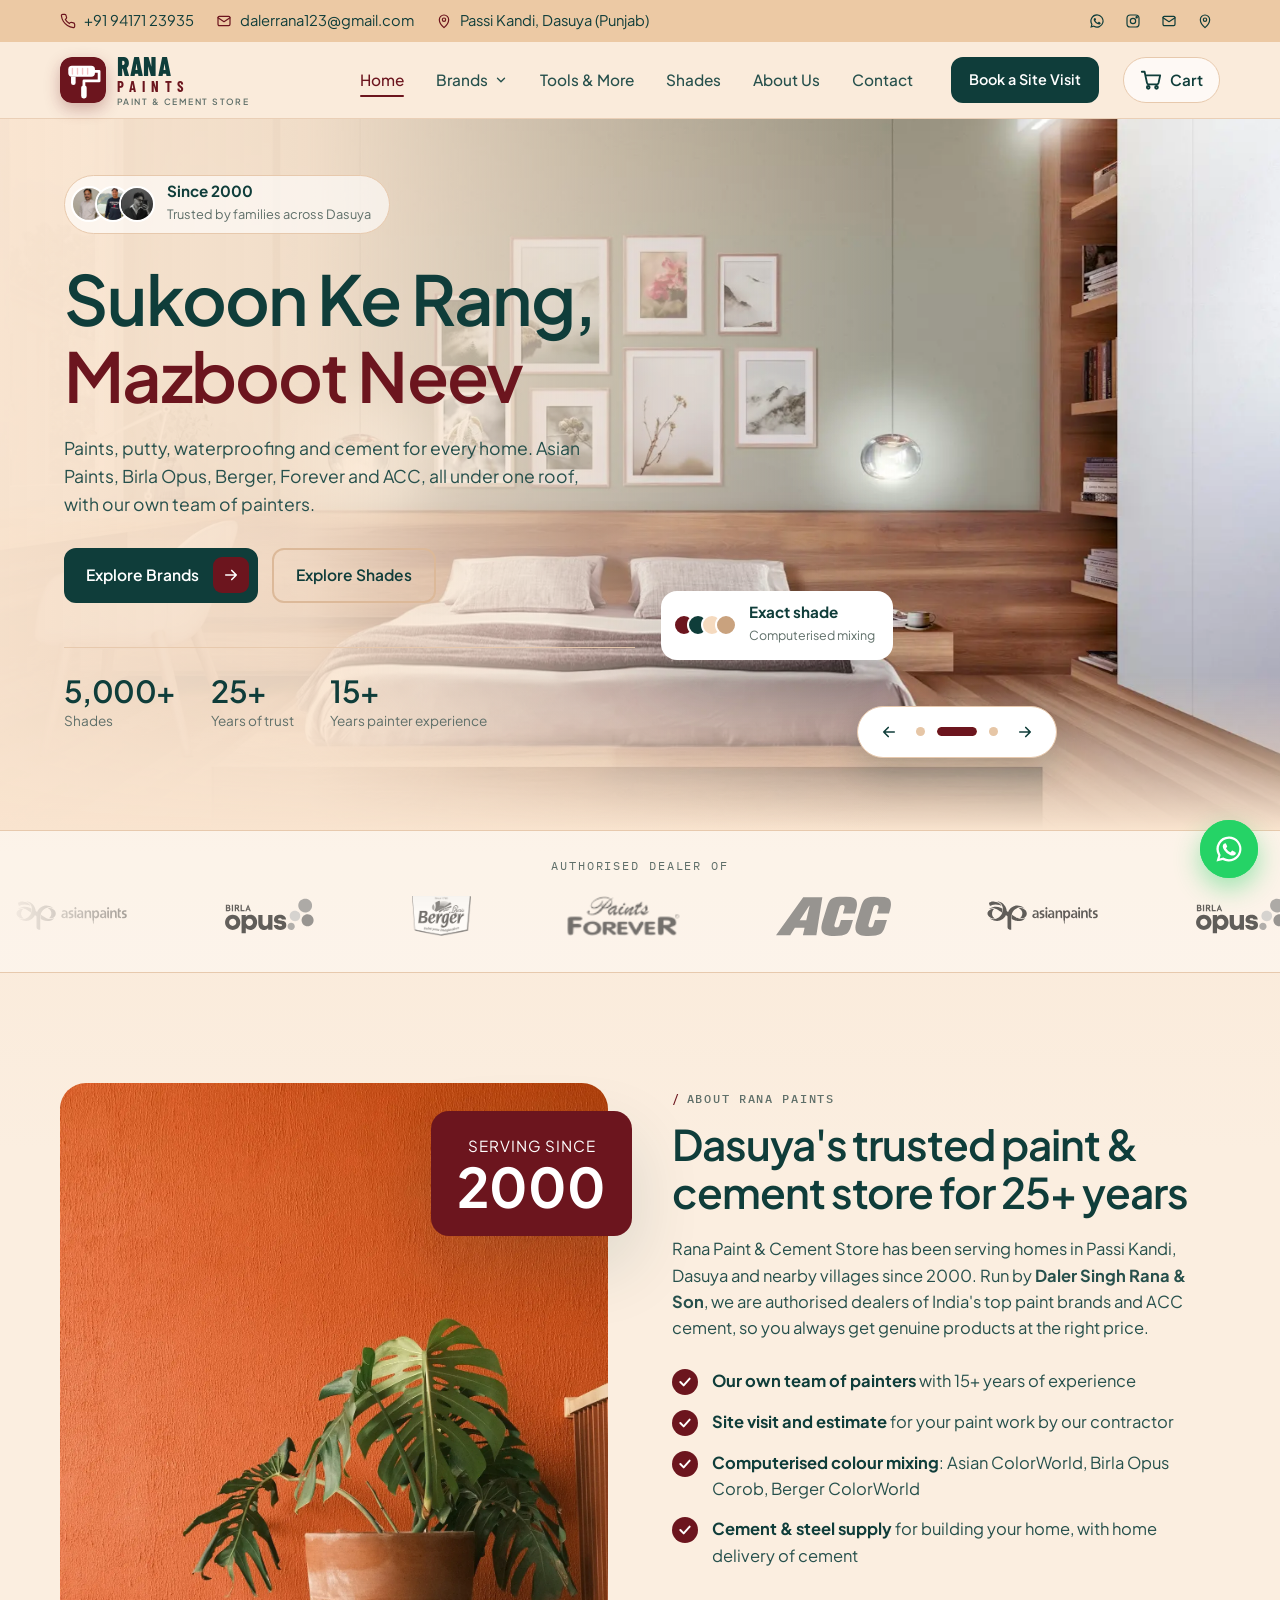
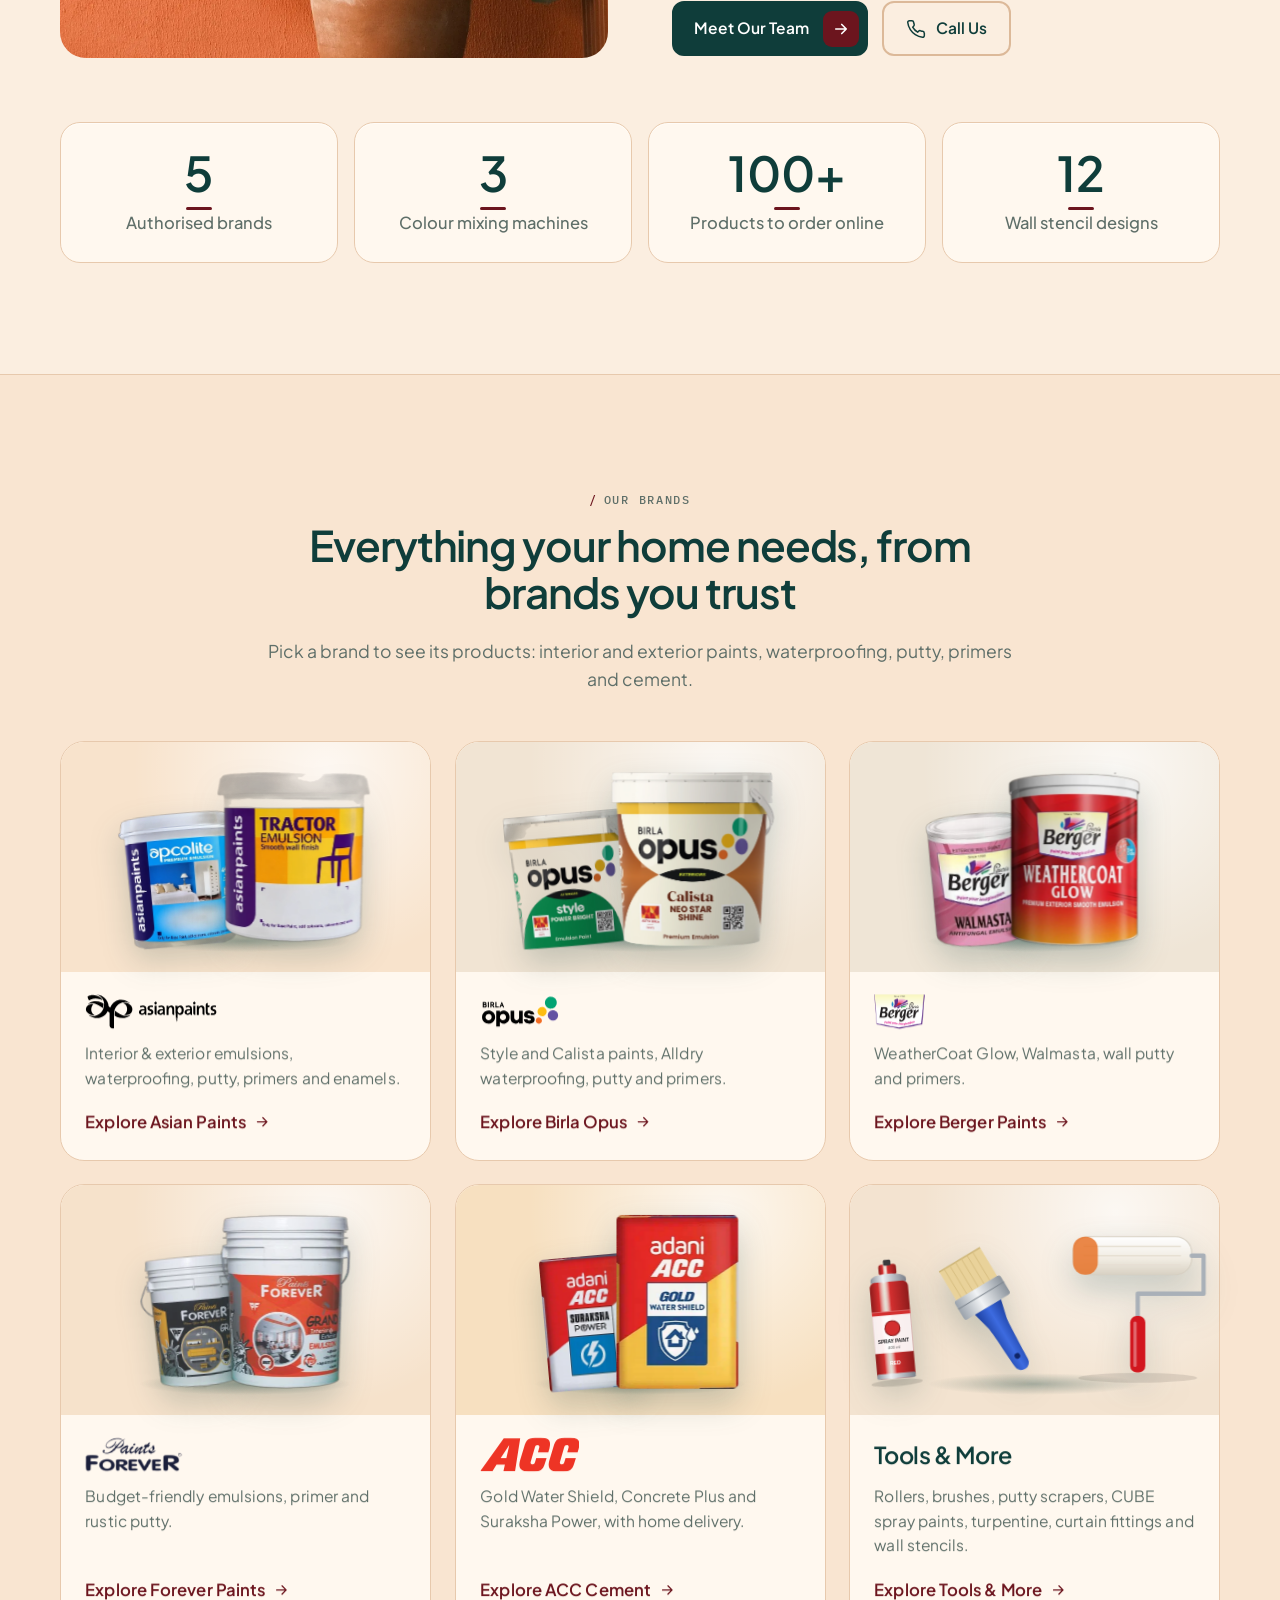
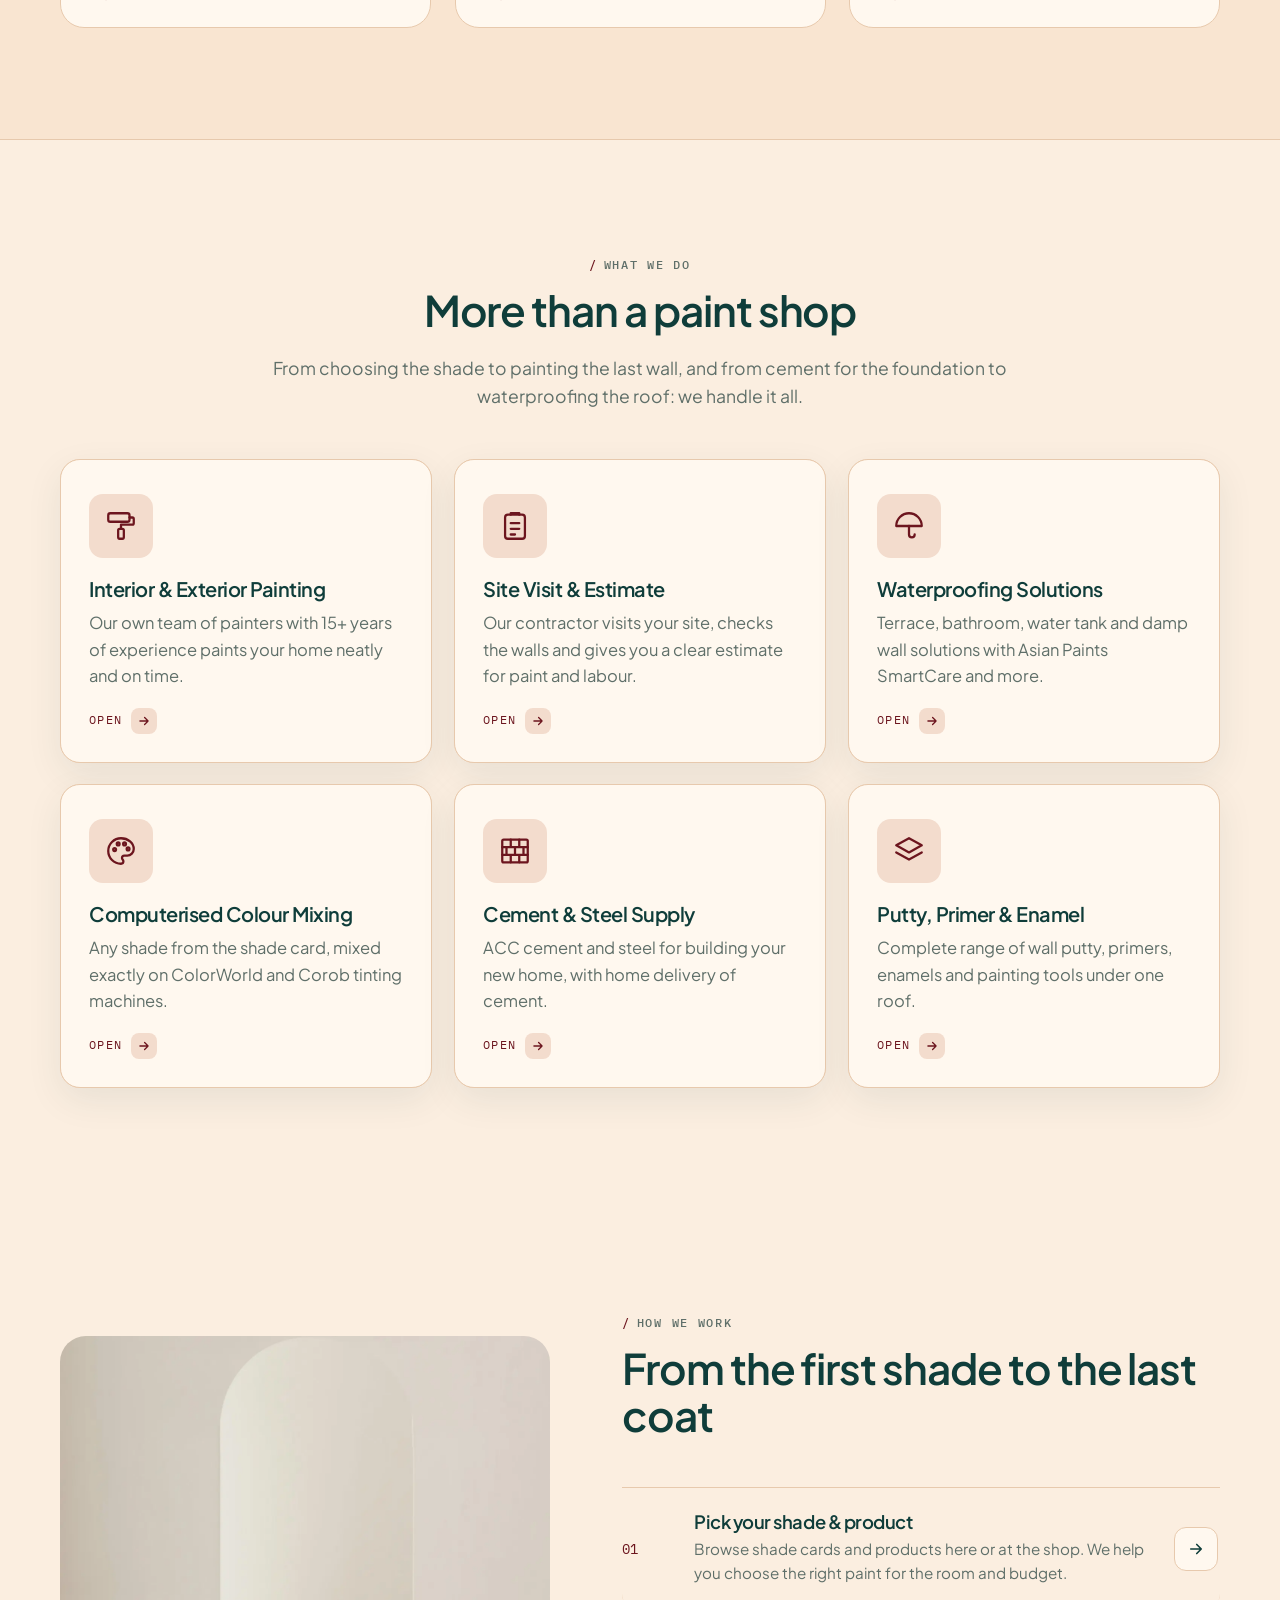
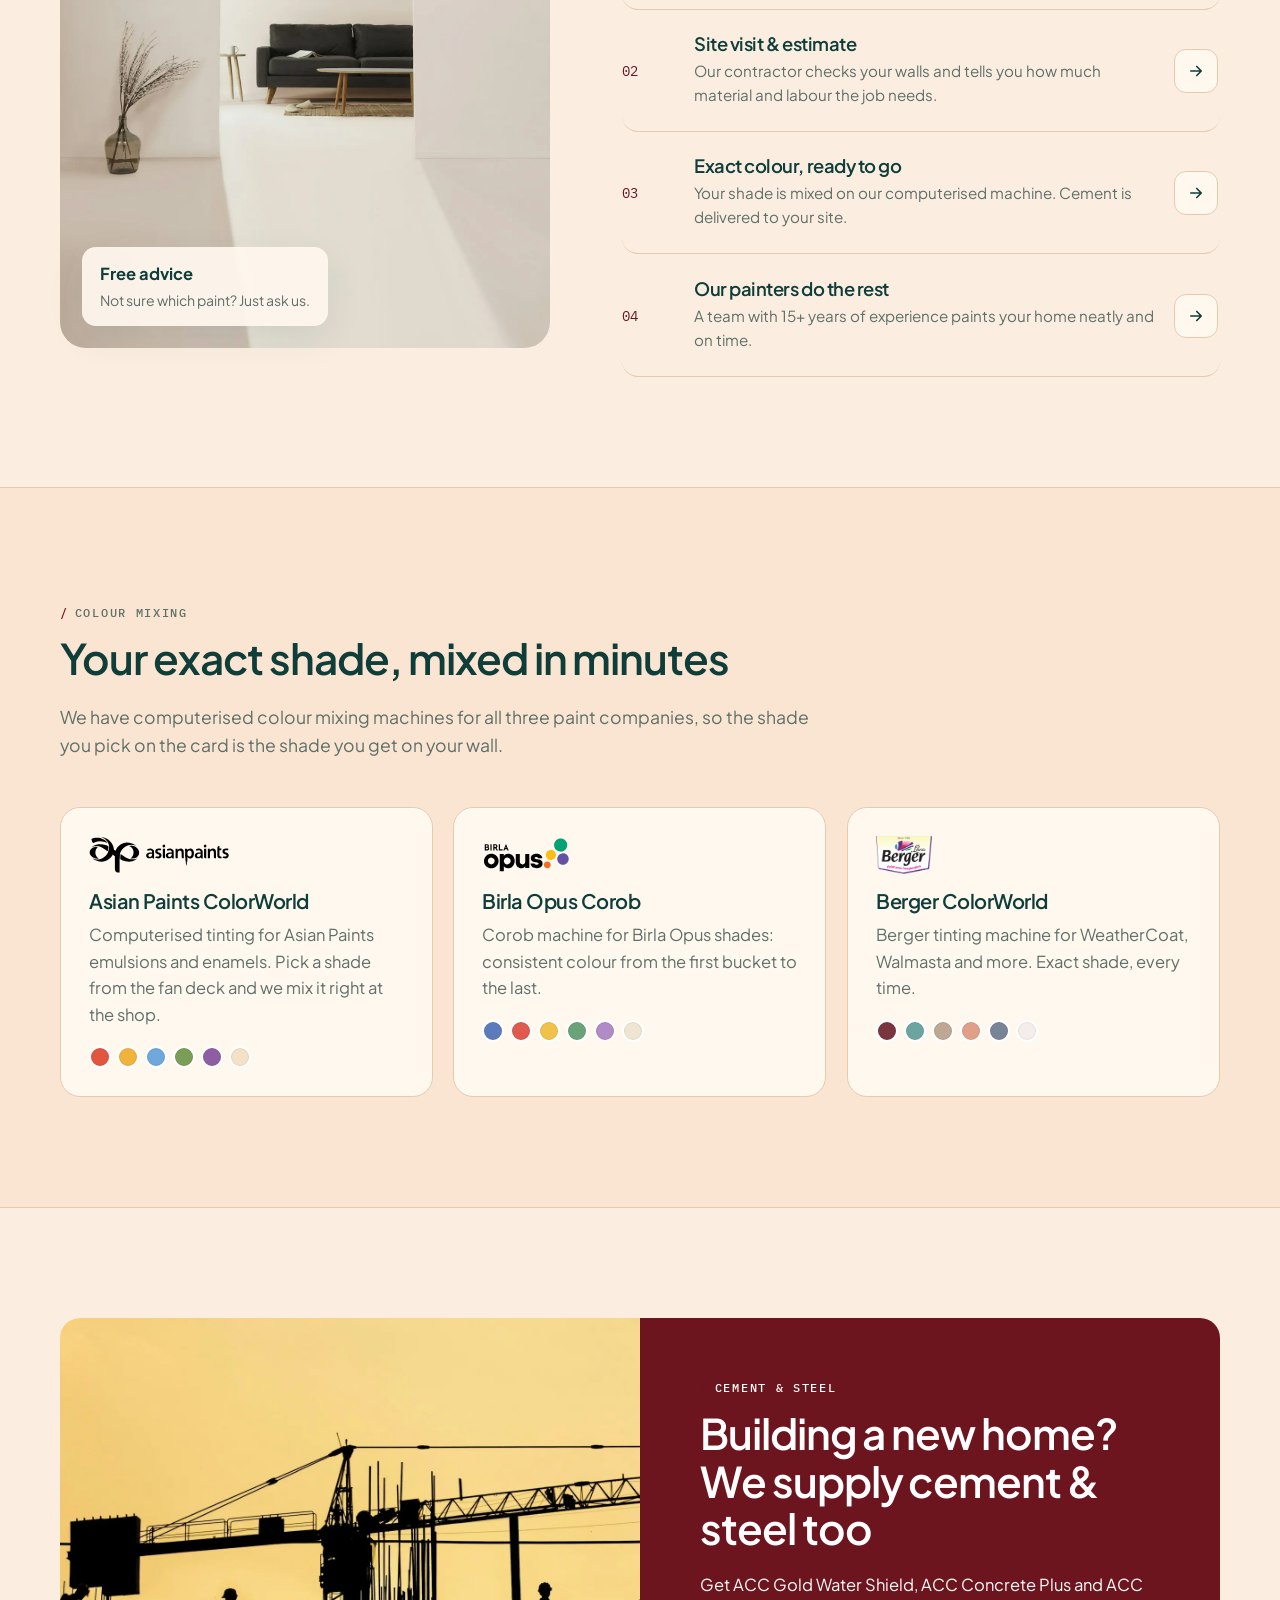
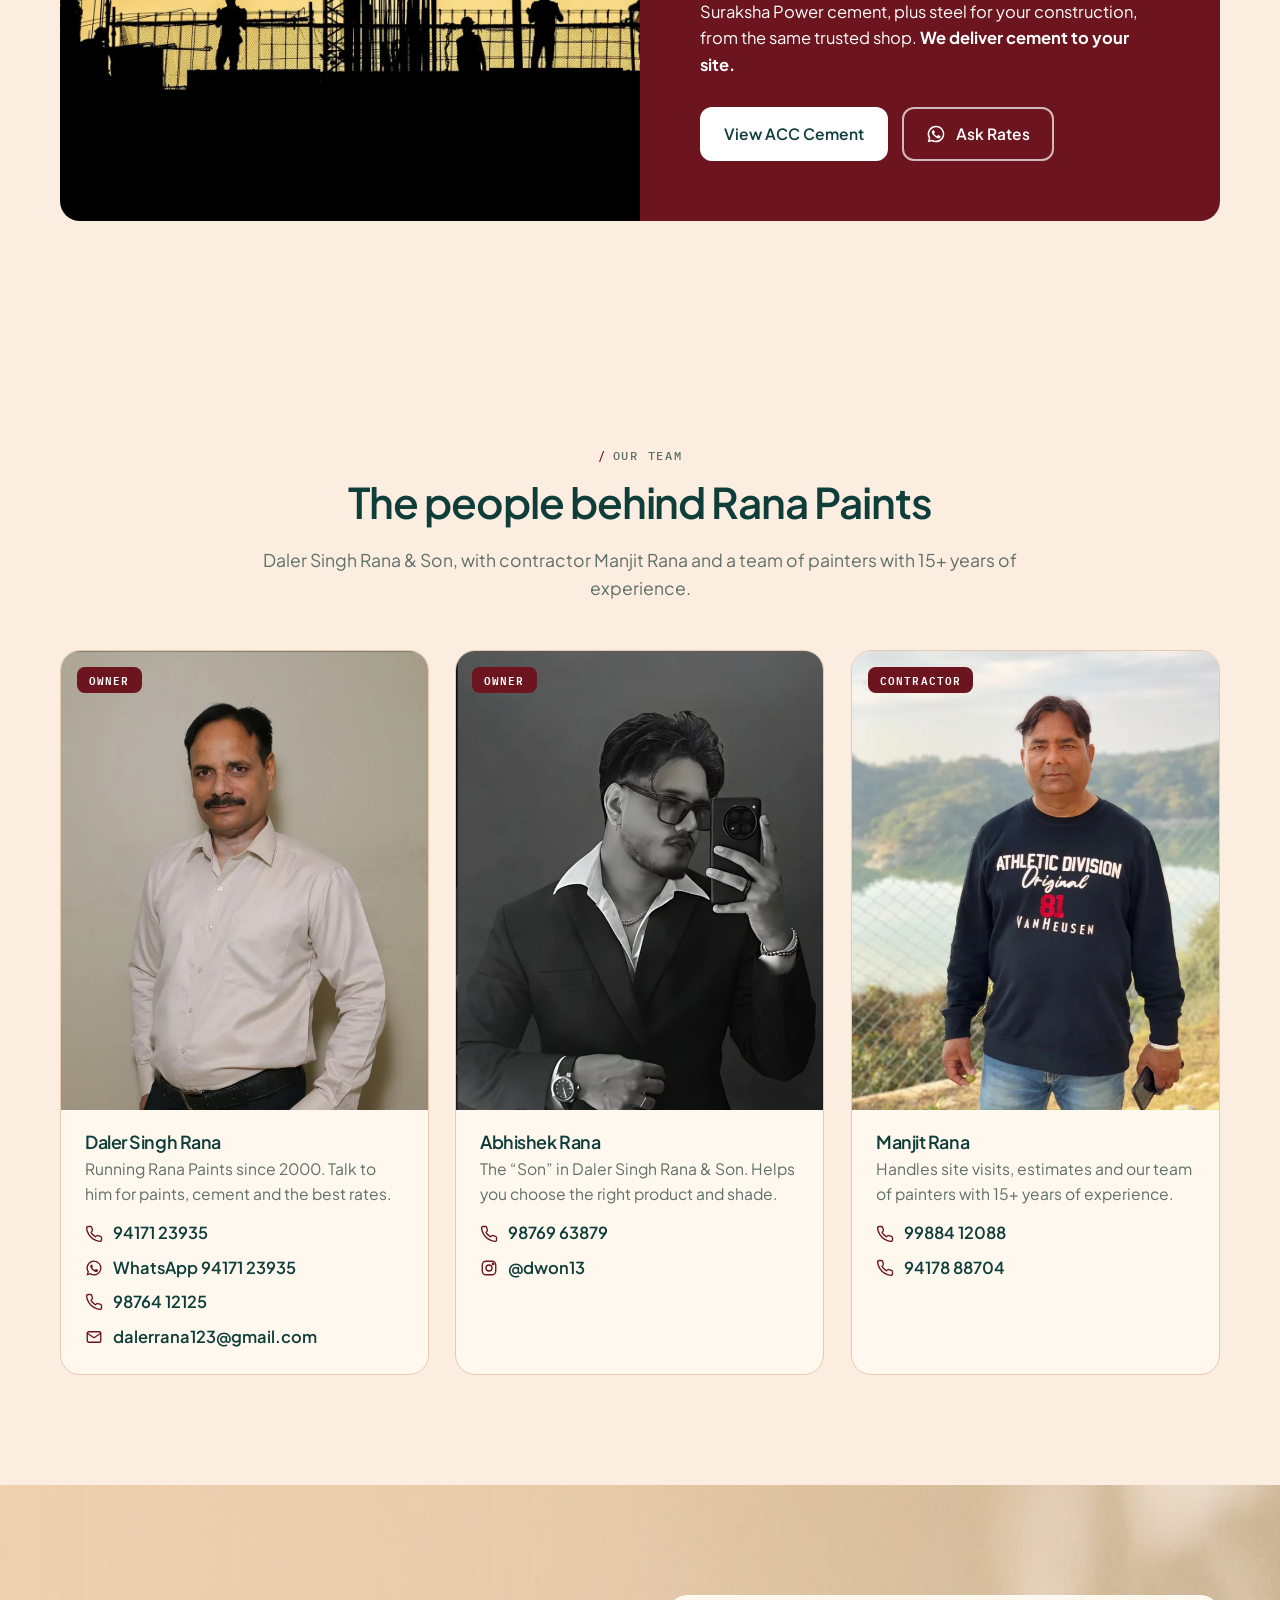
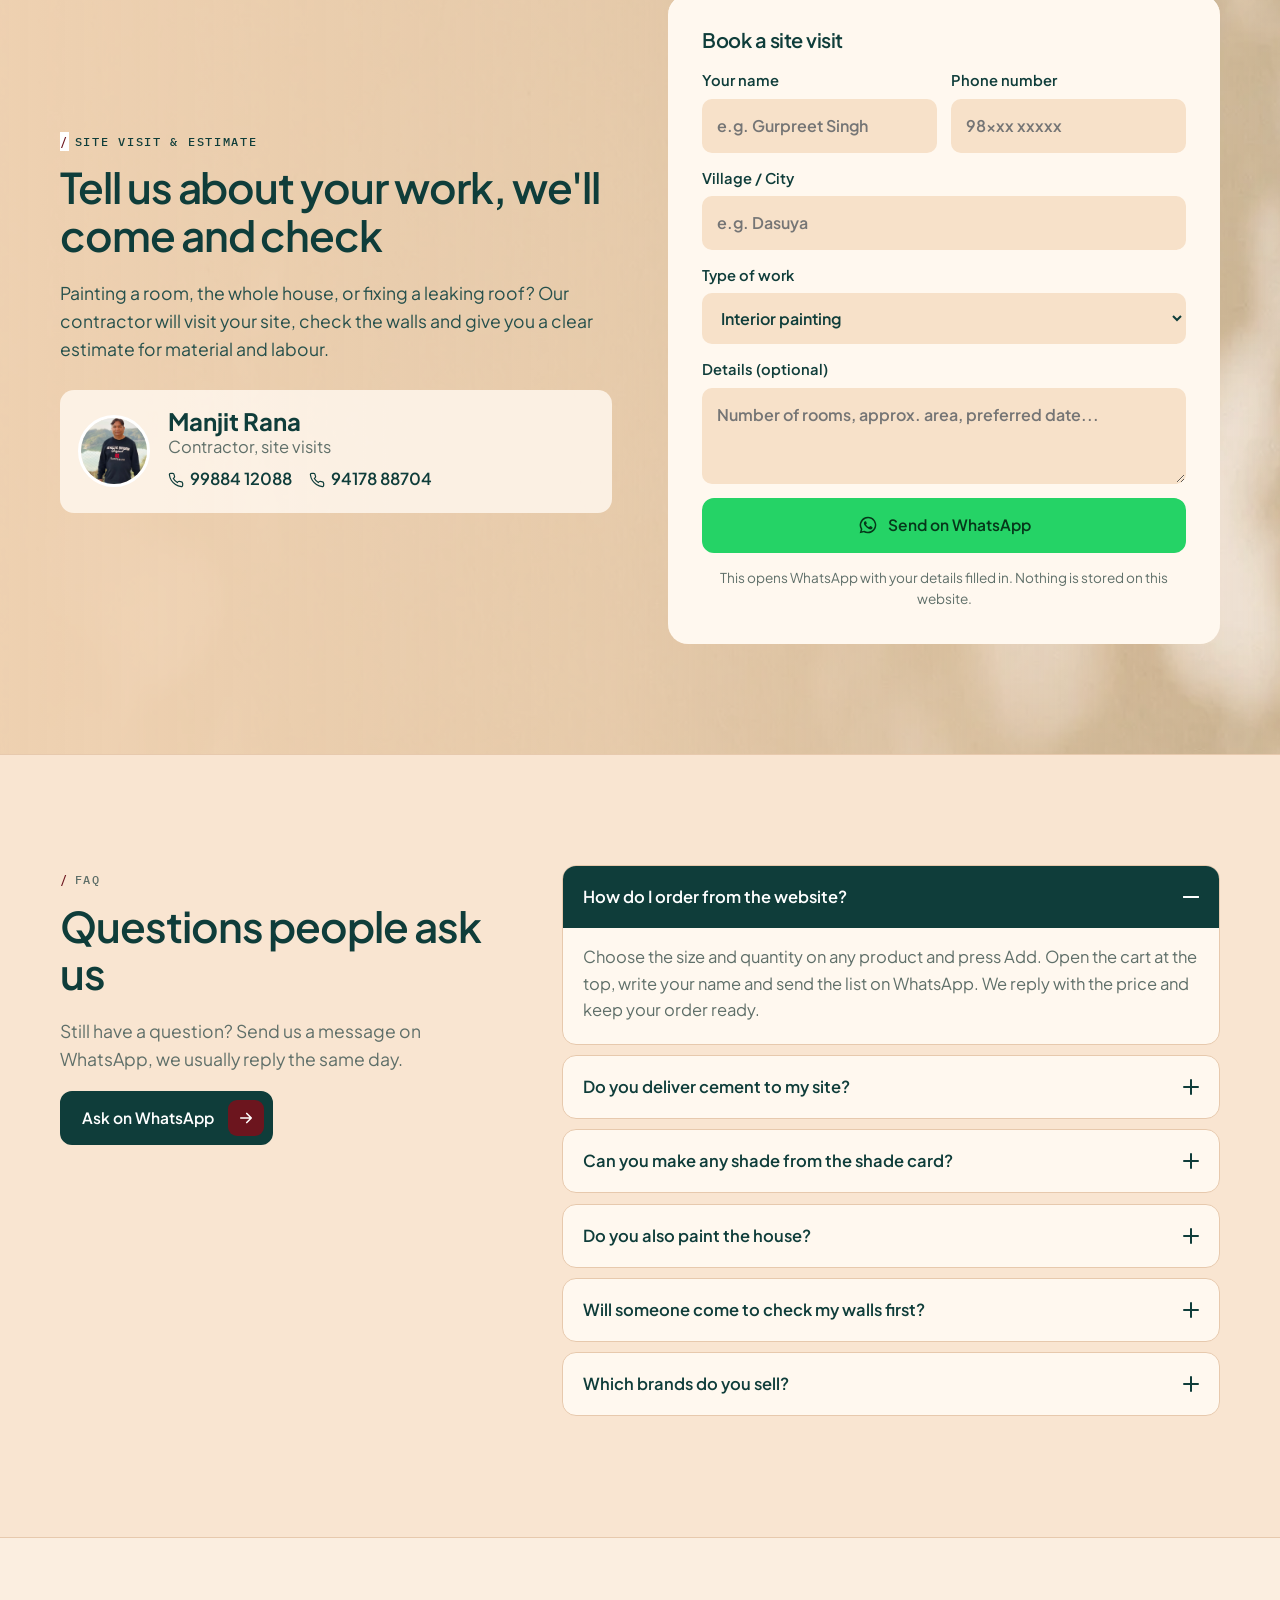
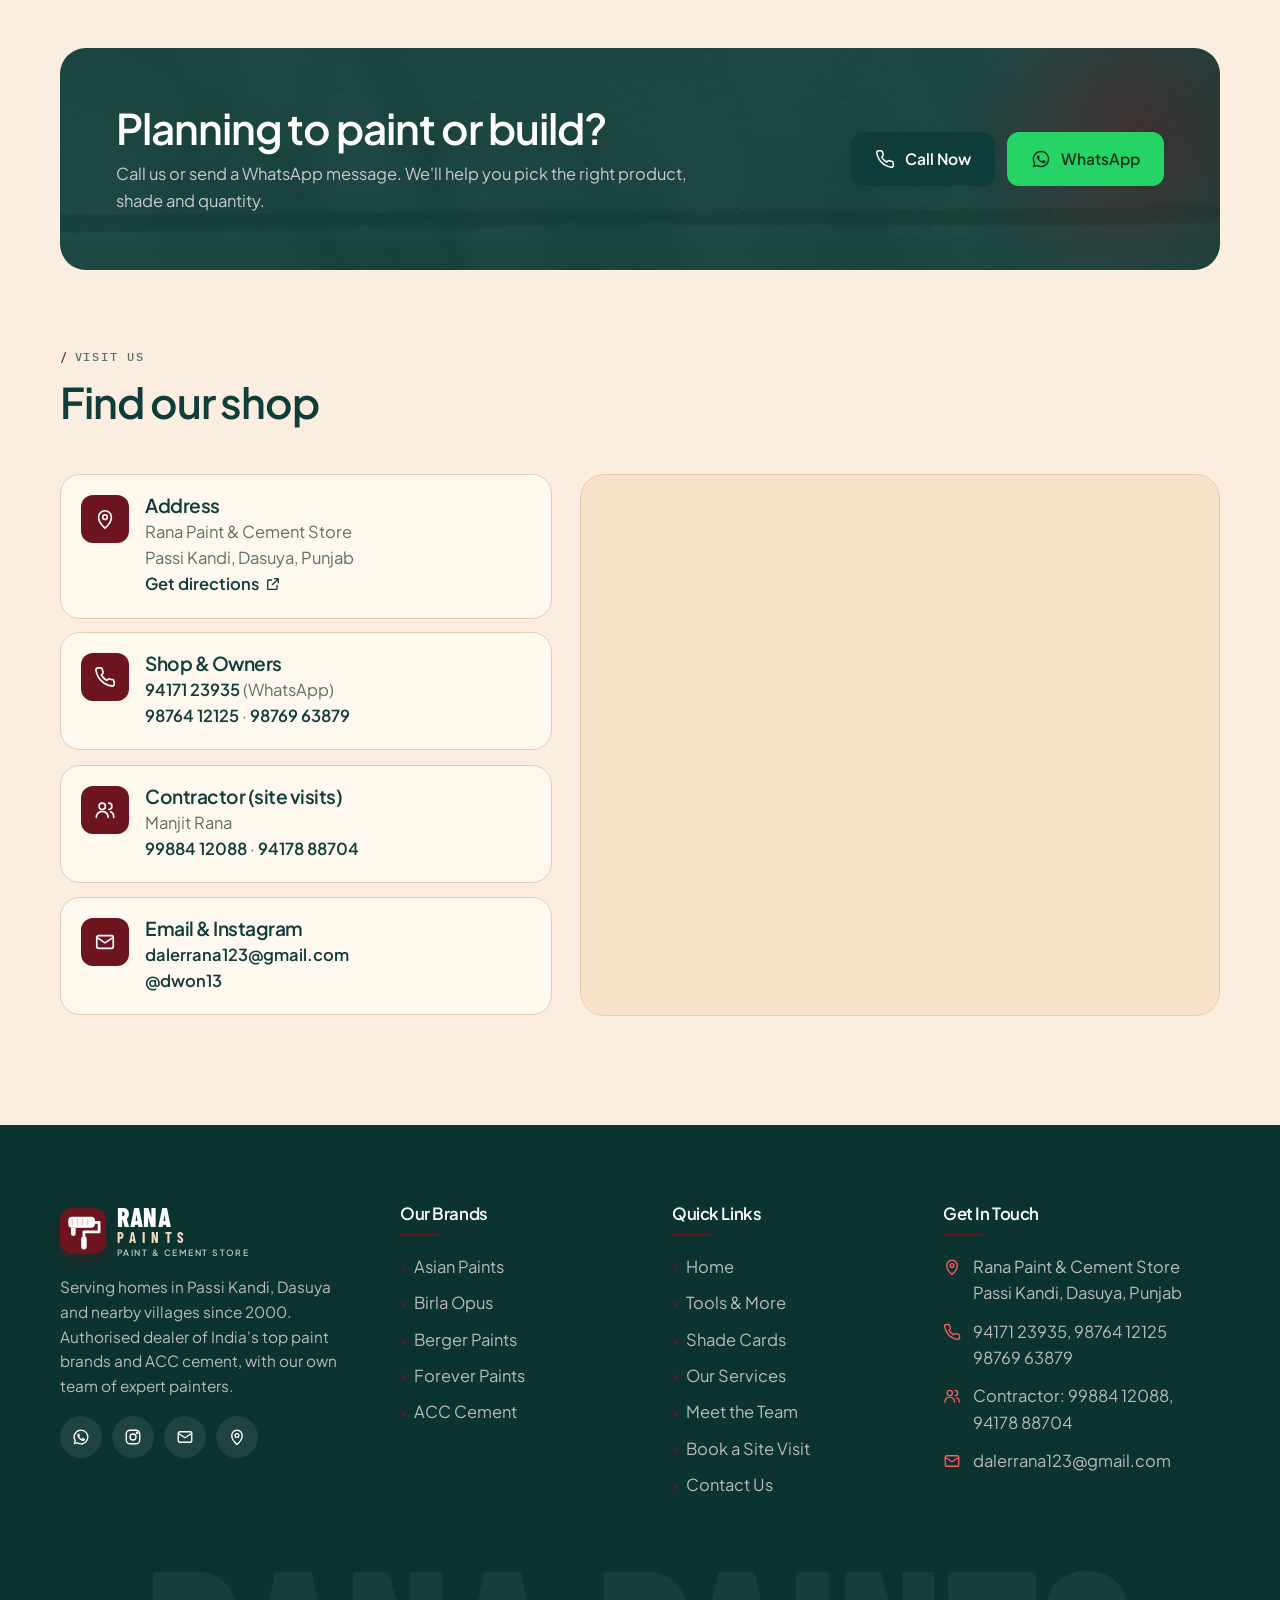
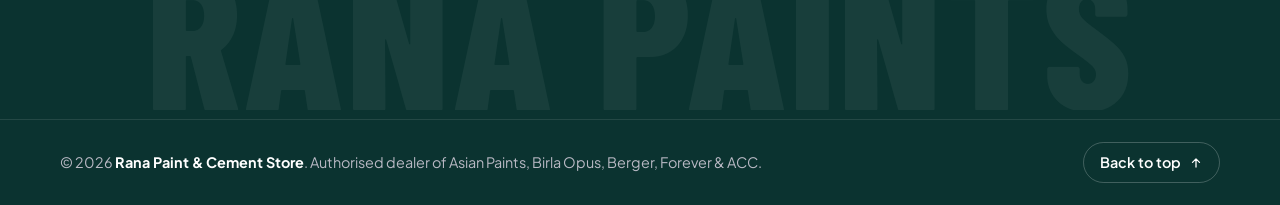
==== commit 801fbf68: "Recolour to bordo / green / cream palette; keep hero photo visible on mobile Co-Authored-By: Claude " ====
--- a/index.html
+++ b/index.html
@@ -5,7 +5,7 @@
 <meta name="viewport" content="width=device-width, initial-scale=1">
 <title>Rana Paints | Paint & Cement Store, Passi Kandi, Dasuya</title>
 <meta name="description" content="Rana Paint & Cement Store, Passi Kandi, Dasuya (Punjab). Authorised dealer of Asian Paints, Birla Opus, Berger Paints, Forever Paints and ACC Cement since 2000. Own team of painters, site visit and estimate.">
-<meta name="theme-color" content="#0d1b2a">
+<meta name="theme-color" content="#0f3d3a">
 <meta property="og:type" content="website">
 <meta property="og:title" content="Rana Paints | Paint & Cement Store, Passi Kandi, Dasuya">
 <meta property="og:description" content="Rana Paint & Cement Store, Passi Kandi, Dasuya (Punjab). Authorised dealer of Asian Paints, Birla Opus, Berger Paints, Forever Paints and ACC Cement since 2000. Own team of painters, site visit and estimate.">
@@ -15,7 +15,7 @@
 <link rel="preconnect" href="https://fonts.gstatic.com" crossorigin>
 <link href="https://fonts.googleapis.com/css2?family=Barlow+Condensed:wght@600;700;800&amp;family=Plus+Jakarta+Sans:wght@400;500;600;700&amp;family=IBM+Plex+Mono:wght@500&amp;display=swap" rel="stylesheet">
 <link rel="stylesheet" href="css/style.css?v=10">
-<link rel="stylesheet" href="css/theme.css?v=20">
+<link rel="stylesheet" href="css/theme.css?v=21">
 <script type="application/ld+json">
 {
   "@context": "https://schema.org",
@@ -52,7 +52,7 @@
 </div>
 <header class="header">
   <div class="container header__inner">
-    <a class="logo " href="index.html" aria-label="Rana Paints home"><svg class="logo__mark" viewBox="0 0 100 100" aria-hidden="true"><rect width="100" height="100" rx="24" fill="#1b263b"/><rect x="18" y="19" width="58" height="24" rx="8" fill="#fff"/><path d="M27 25v12M38 25v12M49 25v12M60 25v12" stroke="#f3c4c6" stroke-width="3" stroke-linecap="round"/><path d="M76 31h9v21H52v10" fill="none" stroke="#fff" stroke-width="6" stroke-linecap="round" stroke-linejoin="round"/><rect x="46" y="62" width="12" height="28" rx="5" fill="#fff"/><path d="M24 43v13a5 5 0 0 0 10 0V43z" fill="#fff"/></svg><span class="logo__text"><span class="logo__name">RANA</span><span class="logo__sub">PAINTS</span><span class="logo__tag">Paint &amp; Cement Store</span></span></a>
+    <a class="logo " href="index.html" aria-label="Rana Paints home"><svg class="logo__mark" viewBox="0 0 100 100" aria-hidden="true"><rect width="100" height="100" rx="24" fill="#6c151e"/><rect x="18" y="19" width="58" height="24" rx="8" fill="#fff"/><path d="M27 25v12M38 25v12M49 25v12M60 25v12" stroke="#f3c4c6" stroke-width="3" stroke-linecap="round"/><path d="M76 31h9v21H52v10" fill="none" stroke="#fff" stroke-width="6" stroke-linecap="round" stroke-linejoin="round"/><rect x="46" y="62" width="12" height="28" rx="5" fill="#fff"/><path d="M24 43v13a5 5 0 0 0 10 0V43z" fill="#fff"/></svg><span class="logo__text"><span class="logo__name">RANA</span><span class="logo__sub">PAINTS</span><span class="logo__tag">Paint &amp; Cement Store</span></span></a>
     <nav class="nav" id="site-nav" aria-label="Main">
       <ul class="nav__list">
         <li><a class="nav__link" href="index.html" aria-current="page">Home</a></li>
@@ -117,7 +117,7 @@
     </div>
     <div class="hero__visual" data-rv="right">
       <div class="hero__float" aria-hidden="true">
-        <span class="hero__float-dots"><i style="background:#1b263b"></i><i style="background:#415a77"></i><i style="background:#778d7a"></i><i style="background:#d4c4a8"></i></span>
+        <span class="hero__float-dots"><i style="background:#6c151e"></i><i style="background:#0f3d3a"></i><i style="background:#f5dabf"></i><i style="background:#c9a27e"></i></span>
         <span><strong>Exact shade</strong><small>Computerised mixing</small></span>
       </div>
       <div class="hero__dots">
@@ -192,7 +192,7 @@
       <p>Pick a brand to see its products: interior and exterior paints, waterproofing, putty, primers and cement.</p>
     </div>
     <div class="brands-grid">
-      <a class="brand-card reveal" href="asian-paints.html" style="--brand:#e0312f;--c:#ece4cc" aria-label="Asian Paints">
+      <a class="brand-card reveal" href="asian-paints.html" style="--brand:#e0312f;--c:#f8e3cc" aria-label="Asian Paints">
         <div class="brand-card__in">
           <div class="brand-card__stage">
             <div class="brand-card__bg"></div>
@@ -206,7 +206,7 @@
           </div>
         </div>
       </a>
-      <a class="brand-card reveal" href="birla-opus.html" style="--brand:#5b3fa0;--c:#e6e8dc" aria-label="Birla Opus">
+      <a class="brand-card reveal" href="birla-opus.html" style="--brand:#5b3fa0;--c:#f1e4d3" aria-label="Birla Opus">
         <div class="brand-card__in">
           <div class="brand-card__stage">
             <div class="brand-card__bg"></div>
@@ -220,7 +220,7 @@
           </div>
         </div>
       </a>
-      <a class="brand-card reveal" href="berger-paints.html" style="--brand:#0b4ea2;--c:#e3e8e6" aria-label="Berger Paints">
+      <a class="brand-card reveal" href="berger-paints.html" style="--brand:#0b4ea2;--c:#efe5d6" aria-label="Berger Paints">
         <div class="brand-card__in">
           <div class="brand-card__stage">
             <div class="brand-card__bg"></div>
@@ -234,7 +234,7 @@
           </div>
         </div>
       </a>
-      <a class="brand-card reveal" href="forever-paints.html" style="--brand:#c8102e;--c:#eee3cc" aria-label="Forever Paints">
+      <a class="brand-card reveal" href="forever-paints.html" style="--brand:#c8102e;--c:#f6e2cb" aria-label="Forever Paints">
         <div class="brand-card__in">
           <div class="brand-card__stage">
             <div class="brand-card__bg"></div>
@@ -248,7 +248,7 @@
           </div>
         </div>
       </a>
-      <a class="brand-card reveal" href="acc-cement.html" style="--brand:#d71920;--c:#efe4c4" aria-label="ACC Cement">
+      <a class="brand-card reveal" href="acc-cement.html" style="--brand:#d71920;--c:#f7e0c0" aria-label="ACC Cement">
         <div class="brand-card__in">
           <div class="brand-card__stage">
             <div class="brand-card__bg"></div>
@@ -262,7 +262,7 @@
           </div>
         </div>
       </a>
-      <a class="brand-card reveal" href="tools.html" style="--brand:#415a77;--c:#e8e4d2" aria-label="Tools &amp; More">
+      <a class="brand-card reveal" href="tools.html" style="--brand:#6c151e;--c:#f3e3d0" aria-label="Tools &amp; More">
         <div class="brand-card__in">
           <div class="brand-card__stage">
             <div class="brand-card__bg"></div>
@@ -425,7 +425,7 @@
 
 <!-- ============ COLOUR MACHINES ============ -->
 <section class="section section--soft" id="machines">
-    <div class="machines__fx" aria-hidden="true"><i style="--x:6%;--s:14px;--c:#415a77;--d:0s;--t:7.5s"></i><i style="--x:13%;--s:20px;--c:#778d7a;--d:2.3s;--t:9.5s"></i><i style="--x:21%;--s:12px;--c:#d4c4a8;--d:4.1s;--t:8.2s"></i><i style="--x:29%;--s:24px;--c:#1b263b;--d:1.2s;--t:10.5s"></i><i style="--x:38%;--s:16px;--c:#5b7696;--d:5.6s;--t:7.8s"></i><i style="--x:46%;--s:18px;--c:#a9b4a8;--d:3.3s;--t:9.0s"></i><i style="--x:54%;--s:13px;--c:#c4b794;--d:6.8s;--t:8.8s"></i><i style="--x:62%;--s:22px;--c:#415a77;--d:0.7s;--t:10.0s"></i><i style="--x:70%;--s:15px;--c:#778d7a;--d:4.9s;--t:7.2s"></i><i style="--x:78%;--s:19px;--c:#d4c4a8;--d:2.9s;--t:9.8s"></i><i style="--x:86%;--s:12px;--c:#1b263b;--d:6.1s;--t:8.4s"></i><i style="--x:93%;--s:21px;--c:#5b7696;--d:1.8s;--t:9.2s"></i></div>
+    <div class="machines__fx" aria-hidden="true"><i style="--x:6%;--s:14px;--c:#6c151e;--d:0s;--t:7.5s"></i><i style="--x:13%;--s:20px;--c:#0f3d3a;--d:2.3s;--t:9.5s"></i><i style="--x:21%;--s:12px;--c:#d9a98a;--d:4.1s;--t:8.2s"></i><i style="--x:29%;--s:24px;--c:#8b2a35;--d:1.2s;--t:10.5s"></i><i style="--x:38%;--s:16px;--c:#2f6b66;--d:5.6s;--t:7.8s"></i><i style="--x:46%;--s:18px;--c:#c9a27e;--d:3.3s;--t:9.0s"></i><i style="--x:54%;--s:13px;--c:#f0c9a4;--d:6.8s;--t:8.8s"></i><i style="--x:62%;--s:22px;--c:#6c151e;--d:0.7s;--t:10.0s"></i><i style="--x:70%;--s:15px;--c:#0f3d3a;--d:4.9s;--t:7.2s"></i><i style="--x:78%;--s:19px;--c:#d9a98a;--d:2.9s;--t:9.8s"></i><i style="--x:86%;--s:12px;--c:#8b2a35;--d:6.1s;--t:8.4s"></i><i style="--x:93%;--s:21px;--c:#2f6b66;--d:1.8s;--t:9.2s"></i></div>
   <div class="container">
     <div class="section-head">
       <span class="eyebrow">Colour Mixing</span>
@@ -627,7 +627,7 @@
 <footer class="footer">
   <div class="container footer__grid">
     <div>
-      <a class="logo " href="index.html" aria-label="Rana Paints home"><svg class="logo__mark" viewBox="0 0 100 100" aria-hidden="true"><rect width="100" height="100" rx="24" fill="#1b263b"/><rect x="18" y="19" width="58" height="24" rx="8" fill="#fff"/><path d="M27 25v12M38 25v12M49 25v12M60 25v12" stroke="#f3c4c6" stroke-width="3" stroke-linecap="round"/><path d="M76 31h9v21H52v10" fill="none" stroke="#fff" stroke-width="6" stroke-linecap="round" stroke-linejoin="round"/><rect x="46" y="62" width="12" height="28" rx="5" fill="#fff"/><path d="M24 43v13a5 5 0 0 0 10 0V43z" fill="#fff"/></svg><span class="logo__text"><span class="logo__name">RANA</span><span class="logo__sub">PAINTS</span><span class="logo__tag">Paint &amp; Cement Store</span></span></a>
+      <a class="logo " href="index.html" aria-label="Rana Paints home"><svg class="logo__mark" viewBox="0 0 100 100" aria-hidden="true"><rect width="100" height="100" rx="24" fill="#6c151e"/><rect x="18" y="19" width="58" height="24" rx="8" fill="#fff"/><path d="M27 25v12M38 25v12M49 25v12M60 25v12" stroke="#f3c4c6" stroke-width="3" stroke-linecap="round"/><path d="M76 31h9v21H52v10" fill="none" stroke="#fff" stroke-width="6" stroke-linecap="round" stroke-linejoin="round"/><rect x="46" y="62" width="12" height="28" rx="5" fill="#fff"/><path d="M24 43v13a5 5 0 0 0 10 0V43z" fill="#fff"/></svg><span class="logo__text"><span class="logo__name">RANA</span><span class="logo__sub">PAINTS</span><span class="logo__tag">Paint &amp; Cement Store</span></span></a>
       <p style="margin-top:18px">Serving homes in Passi Kandi, Dasuya and nearby villages since 2000. Authorised dealer of India's top paint brands and ACC cement, with our own team of expert painters.</p>
       <div class="footer__social">
         <a href="https://wa.me/919417123935?text=Namaste%20Rana%20Paints%21" target="_blank" rel="noopener" aria-label="WhatsApp"><svg viewBox="0 0 24 24" fill="currentColor" aria-hidden="true"><path d="M12 2a10 10 0 0 0-8.6 15.1L2 22l5-1.3A10 10 0 1 0 12 2zm0 18.2a8.2 8.2 0 0 1-4.2-1.2l-.3-.2-3 .8.8-2.9-.2-.3A8.2 8.2 0 1 1 12 20.2z"/><path d="M16.6 14.1c-.3-.1-1.5-.7-1.7-.8-.2-.1-.4-.1-.6.1l-.8 1c-.1.2-.3.2-.5.1a6.7 6.7 0 0 1-3.3-2.9c-.3-.4.2-.4.8-1.4.1-.2 0-.3 0-.5l-.8-1.8c-.2-.5-.4-.4-.6-.4h-.5a1 1 0 0 0-.7.3 2.9 2.9 0 0 0-.9 2.2 5 5 0 0 0 1.1 2.7 11.5 11.5 0 0 0 4.4 3.9c1.6.7 2.3.8 3.1.6.5-.1 1.5-.6 1.7-1.2.2-.6.2-1.1.1-1.2l-.8-.3z"/></svg></a>
--- a/css/theme.css
+++ b/css/theme.css
@@ -5,21 +5,20 @@
    ========================================================= */
 
 :root {
-  --red: #415a77;
-  --red-dark: #1b263b;
-  --red-soft: #e3e8e4;
-  --ink: #0d1b2a;
-  --ink-2: #1b263b;
-  --muted: #4d5f74;
-  --line: #ddd2b4;
-  --bg: #f4f1de;
-  --bg-soft: #ece7cf;
-  --card: #fbf9ee;
-  --peach: #d4c4a8;
-  --navy: #1b263b;
-  --slate: #415a77;
-  --sage: #778d7a;
-  --sand: #d4c4a8;
+  --red: #6c151e;
+  --red-dark: #4a0f15;
+  --red-soft: #f3dccd;
+  --ink: #0f3d3a;
+  --ink-2: #26504c;
+  --muted: #5f6f69;
+  --line: #e7c9ad;
+  --bg: #fbeee0;
+  --bg-soft: #f7e1c9;
+  --card: #fff8ef;
+  --peach: #f5dabf;
+  --bordo: #6c151e;
+  --green: #0f3d3a;
+  --cream: #f5dabf;
 
   --font-head: "Plus Jakarta Sans", "Segoe UI", system-ui, sans-serif;
   --font-body: "Plus Jakarta Sans", "Segoe UI", system-ui, sans-serif;
@@ -27,8 +26,8 @@
   --font-mono: "IBM Plex Mono", ui-monospace, Consolas, monospace;
 
   --radius: 20px;
-  --shadow: 0 12px 36px rgba(13, 27, 42, .08);
-  --shadow-lg: 0 28px 70px rgba(13, 27, 42, .14);
+  --shadow: 0 12px 36px rgba(15, 61, 58, .08);
+  --shadow-lg: 0 28px 70px rgba(15, 61, 58, .14);
   --ease: cubic-bezier(.22, 1, .36, 1);
 
   --accent: var(--red);
@@ -40,7 +39,7 @@
   font-size: 16.5px;
   color: var(--ink-2);
   background:
-    linear-gradient(180deg, #d9ccb0 0, #ebe5cb 560px, rgba(244, 241, 222, 0) 1150px) no-repeat,
+    linear-gradient(180deg, #f5dabf 0, #f9e6d2 560px, rgba(251, 238, 224, 0) 1150px) no-repeat,
     var(--bg);
 }
 
@@ -56,7 +55,7 @@
 .section-head--center .eyebrow::after { display: none; }
 .split--red .eyebrow, .quote .eyebrow { color: inherit; }
 .section { padding: 110px 0; }
-.section--soft { background: rgba(119, 141, 122, .14); border-top: 1px solid var(--line); border-bottom: 1px solid var(--line); }
+.section--soft { background: rgba(245, 218, 191, .45); border-top: 1px solid var(--line); border-bottom: 1px solid var(--line); }
 
 /* ---------- buttons ---------- */
 .btn {
@@ -65,8 +64,8 @@
   text-transform: none; letter-spacing: 0; padding: 13px 22px;
   transition: background .35s var(--ease), color .35s, transform .35s var(--ease), box-shadow .35s, border-color .35s;
 }
-.btn:hover { background: #1b263b; border-color: #1b263b; box-shadow: 0 14px 30px rgba(13, 27, 42, .22); }
-.btn--outline { background: transparent; color: var(--ink); border-color: #c4b794; }
+.btn:hover { background: #0a2a28; border-color: #0a2a28; box-shadow: 0 14px 30px rgba(15, 61, 58, .22); }
+.btn--outline { background: transparent; color: var(--ink); border-color: #dcb999; }
 .btn--outline:hover { background: var(--ink); border-color: var(--ink); color: #fff; }
 .btn--white { background: #fff; border-color: #fff; color: var(--ink); }
 .btn--white:hover { background: var(--ink); border-color: var(--ink); color: #fff; }
@@ -76,19 +75,19 @@
 .btn--arrow { padding: 7px 7px 7px 20px; gap: 14px; }
 .btn__arrow { display: grid; place-items: center; width: 36px; height: 36px; border-radius: 9px; background: var(--red); color: #fff; transition: transform .45s var(--ease), background .3s; }
 .btn__arrow svg { width: 18px; height: 18px; }
-.btn--arrow:hover .btn__arrow { transform: translateX(4px); background: #5b7696; }
+.btn--arrow:hover .btn__arrow { transform: translateX(4px); background: #8b2a35; }
 .btn--sm { padding: 9px 16px; font-size: .9rem; }
 .btn--cart { background: var(--red); border-color: var(--red); }
 .btn--cart:hover { background: var(--red-dark); border-color: var(--red-dark); }
 .link-arrow { color: var(--red); }
 
 /* ---------- top bar + header ---------- */
-.topbar { background: #d4c4a8; color: #0d1b2a; }
+.topbar { background: #ecc9a4; color: #0f3d3a; }
 .topbar__info a:hover { color: var(--ink); }
 .topbar__info svg { color: var(--red); }
 .topbar__social a:hover { background: var(--red); color: #fff; }
-.header { background: rgba(244, 241, 222, .82); backdrop-filter: blur(14px); -webkit-backdrop-filter: blur(14px); border-bottom: 1px solid rgba(221, 210, 180, .8); }
-.header.is-scrolled { box-shadow: 0 10px 30px rgba(13, 27, 42, .08); }
+.header { background: rgba(251, 238, 224, .85); backdrop-filter: blur(14px); -webkit-backdrop-filter: blur(14px); border-bottom: 1px solid rgba(231, 201, 173, .8); }
+.header.is-scrolled { box-shadow: 0 10px 30px rgba(15, 61, 58, .08); }
 .nav__link { font-family: var(--font-body); font-size: .96rem; font-weight: 500; color: var(--ink-2); letter-spacing: 0; }
 .nav__link::after { height: 2px; bottom: 5px; }
 .dropdown { background: var(--card); border-color: var(--line); border-radius: 18px; }
@@ -100,19 +99,19 @@
 
 /* logo: Roller Badge */
 .logo { gap: 11px; }
-.logo__mark { width: 46px; height: 46px; border-radius: 12px; box-shadow: 0 6px 16px rgba(27, 38, 59, .3); }
+.logo__mark { width: 46px; height: 46px; border-radius: 12px; box-shadow: 0 6px 16px rgba(108, 21, 30, .3); }
 .logo__text { display: grid; line-height: 1; }
 .logo__name { font-family: var(--font-logo); font-weight: 800; font-size: 1.62rem; letter-spacing: .02em; color: var(--ink); line-height: .9; }
 .logo__sub { font-family: var(--font-logo); font-weight: 700; font-size: .92rem; letter-spacing: .4em; color: var(--red); line-height: 1.05; margin-top: 2px; }
 .logo__tag { font-family: var(--font-body); font-size: .54rem; font-weight: 600; letter-spacing: .17em; color: var(--muted); margin-top: 3px; }
 .footer .logo__name { color: #fff; }
-.footer .logo__sub { color: #d4c4a8; }
-.footer .logo__tag { color: #a9b4a8; }
+.footer .logo__sub { color: #f5dabf; }
+.footer .logo__tag { color: #b9c9c0; }
 
 /* ---------- HERO (home) ---------- */
-.hero { background: #ece6cd; color: var(--ink); min-height: 0; display: block; overflow: clip; }
+.hero { background: #f9e4cf; color: var(--ink); min-height: 0; display: block; overflow: clip; }
 /* photo poore hero ke background mein; left pe cream parda taaki text saaf padhe, right pe photo clear */
-.hero::after { content: ""; position: absolute; inset: 0; z-index: 1; pointer-events: none; background: linear-gradient(90deg, rgba(236,230,205,.97) 0%, rgba(236,230,205,.9) 24%, rgba(236,230,205,.5) 44%, rgba(236,230,205,0) 70%), linear-gradient(0deg, #ece6cd 0%, rgba(236,230,205,0) 22%); }
+.hero::after { content: ""; position: absolute; inset: 0; z-index: 1; pointer-events: none; background: linear-gradient(90deg, rgba(249,228,207,.97) 0%, rgba(249,228,207,.9) 24%, rgba(249,228,207,.5) 44%, rgba(249,228,207,0) 70%), linear-gradient(0deg, #f9e4cf 0%, rgba(249,228,207,0) 22%); }
 .hero__slide img { object-position: 70% center; }
 .hero__inner { grid-template-columns: 1.05fr .95fr; gap: 64px; align-items: center; padding-top: 56px; padding-bottom: 96px; }
 .hero h1 { color: var(--ink); margin-bottom: 20px; text-shadow: none; }
@@ -142,10 +141,10 @@
 @keyframes floaty { 0%, 100% { transform: translateY(0); } 50% { transform: translateY(-10px); } }
 
 /* slider control: chalta hua pill */
-.hero__dots { left: 50%; bottom: -24px; transform: translateX(-50%); gap: 12px; padding: 10px 16px; background: #fff; border: 1px solid var(--line); box-shadow: 0 14px 34px rgba(13, 27, 42, .16); transition: transform .45s var(--ease), box-shadow .45s; z-index: 3; }
-.hero__dots:hover { transform: translateX(-50%) translateY(-4px); box-shadow: 0 20px 44px rgba(13, 27, 42, .22); }
-.hero__dots button:not(.hero__arrow) { position: relative; overflow: hidden; width: 9px; height: 9px; background: #cfc4a4; transition: width .6s var(--ease), background .4s; }
-.hero__dots button:not(.hero__arrow).is-active { width: 40px; background: #e1d9bc; }
+.hero__dots { left: 50%; bottom: -24px; transform: translateX(-50%); gap: 12px; padding: 10px 16px; background: #fff; border: 1px solid var(--line); box-shadow: 0 14px 34px rgba(15, 61, 58, .16); transition: transform .45s var(--ease), box-shadow .45s; z-index: 3; }
+.hero__dots:hover { transform: translateX(-50%) translateY(-4px); box-shadow: 0 20px 44px rgba(15, 61, 58, .22); }
+.hero__dots button:not(.hero__arrow) { position: relative; overflow: hidden; width: 9px; height: 9px; background: #e6c6a6; transition: width .6s var(--ease), background .4s; }
+.hero__dots button:not(.hero__arrow).is-active { width: 40px; background: #f0d6bb; }
 .hero__dots button:not(.hero__arrow).is-active::after { content: ""; position: absolute; inset: 0; border-radius: inherit; background: var(--red); transform-origin: left center; animation: dotfill 6.5s linear forwards; }
 .hero__visual:hover .hero__dots .is-active::after, .hero__dots:focus-within .is-active::after { animation-play-state: paused; }
 @keyframes dotfill { from { transform: scaleX(0); } to { transform: scaleX(1); } }
@@ -173,7 +172,7 @@
 }
 .product, .service, .member, .machine, .brand-card, .shadecard { transition: transform .6s var(--ease), box-shadow .6s var(--ease), background .45s, color .45s; }
 .product:hover, .member:hover, .machine:hover, .brand-card:hover, .shadecard:hover { transform: translateY(-6px); box-shadow: var(--shadow-lg); }
-.product__img { background: radial-gradient(circle at 50% 55%, #fff 0%, #efe9d2 78%); }
+.product__img { background: radial-gradient(circle at 50% 55%, #fff 0%, #f8e8d6 78%); }
 .chips li { background: var(--bg-soft); }
 .product__cat { font-family: var(--font-mono); font-size: .7rem; letter-spacing: .1em; color: var(--red); }
 .product__body h3, .member__body h3 { font-size: 1.12rem; }
@@ -182,7 +181,7 @@
 /* services: hover pe card red ho jaata hai (Mist jaisa) */
 .service { padding: 34px 28px; }
 .service::after { display: none; }
-.service:hover { background: var(--red); color: #fff; transform: translateY(-6px); box-shadow: 0 26px 60px rgba(27, 38, 59, .3); }
+.service:hover { background: var(--red); color: #fff; transform: translateY(-6px); box-shadow: 0 26px 60px rgba(108, 21, 30, .3); }
 .service:hover h3, .service:hover p { color: #fff; }
 .service__icon { border-radius: 14px; transition: background .45s, color .45s, transform .6s var(--ease); }
 .service:hover .service__icon { background: rgba(255,255,255,.18); color: #fff; transform: rotate(-6deg) scale(1.06); }
@@ -199,7 +198,7 @@
 .how { display: grid; grid-template-columns: .9fr 1.1fr; gap: 72px; align-items: center; }
 .how__media { position: relative; }
 .how__media img { width: 100%; aspect-ratio: 4 / 5; object-fit: cover; border-radius: 26px; }
-.how__note { position: absolute; left: 22px; bottom: 22px; display: grid; gap: 2px; padding: 14px 18px; background: rgba(251,249,238,.92); border-radius: 14px; box-shadow: var(--shadow); }
+.how__note { position: absolute; left: 22px; bottom: 22px; display: grid; gap: 2px; padding: 14px 18px; background: rgba(255,248,239,.92); border-radius: 14px; box-shadow: var(--shadow); }
 .how__note strong { color: var(--ink); }
 .how__note span { color: var(--muted); font-size: .88rem; }
 .steps { margin: 0; padding: 0; list-style: none; border-top: 1px solid var(--line); }
@@ -230,10 +229,10 @@
 .machine__dots span { border: 2px solid #fff; }
 
 /* site visit / quote: shaant leaf-shadow background */
-.quote { background: #e7e0c4; color: var(--ink); isolation: isolate; }
+.quote { background: #f1d3b3; color: var(--ink); isolation: isolate; }
 /* peeche ki photo baadal ki tarah dheere hilti aur ghoomti rehti hai */
 .quote::before { content: ""; display: block; position: absolute; top: -26%; right: -26%; bottom: -26%; left: -26%; width: auto; height: auto; border: 0; border-radius: 0; z-index: -2; background: url("../images/stock/leaf-shadow-2.webp") center / cover no-repeat; animation: cloudDrift 16s ease-in-out infinite alternate; will-change: transform; }
-.quote::after { content: ""; position: absolute; inset: 0; z-index: -1; background: linear-gradient(90deg, rgba(231,224,196,.95) 0%, rgba(231,224,196,.82) 48%, rgba(231,224,196,.35) 100%); }
+.quote::after { content: ""; position: absolute; inset: 0; z-index: -1; background: linear-gradient(90deg, rgba(241,211,179,.95) 0%, rgba(241,211,179,.82) 48%, rgba(241,211,179,.35) 100%); }
 @keyframes cloudDrift {
   0%   { transform: translate3d(-7%, -5%, 0) rotate(-6deg) scale(1); }
   33%  { transform: translate3d(5%, 6%, 0) rotate(3deg) scale(1.12); }
@@ -243,14 +242,14 @@
 @media (prefers-reduced-motion: reduce) { .quote::before { animation: none; } }
 .quote h2 { color: var(--ink); }
 .quote__lead { color: var(--ink-2); }
-.quote__contact { background: rgba(251,249,238,.82); color: var(--ink); backdrop-filter: blur(6px); }
+.quote__contact { background: rgba(255,248,239,.82); color: var(--ink); backdrop-filter: blur(6px); }
 .quote__contact a { color: var(--ink); }
 .quote__contact span { color: var(--muted) !important; }
 .quote__contact img { border-color: #fff; }
 
 /* CTA band */
-.cta { background: linear-gradient(rgba(13,27,42,.92), rgba(13,27,42,.92)), url("../images/stock/leaf-shadow-3.webp") center / cover; border-radius: 26px; }
-.cta::after { background: radial-gradient(circle, rgba(65, 90, 119,.45), transparent 70%); }
+.cta { background: linear-gradient(rgba(15,61,58,.92), rgba(15,61,58,.92)), url("../images/stock/leaf-shadow-3.webp") center / cover; border-radius: 26px; }
+.cta::after { background: radial-gradient(circle, rgba(108, 21, 30,.45), transparent 70%); }
 
 /* cement split, contact, map */
 .split__body { padding: 60px; }
@@ -258,7 +257,7 @@
 .map { border-radius: 24px; border-color: var(--line); }
 
 /* simple page heroes (shades, tools) */
-.phero { background: linear-gradient(100deg, rgba(212,196,168,.96) 0%, rgba(236,230,208,.82) 55%, rgba(236,230,208,.4) 100%), url("../images/stock/leaf-shadow-1.webp") center / cover; color: var(--ink); }
+.phero { background: linear-gradient(100deg, rgba(245,218,191,.96) 0%, rgba(251,238,224,.82) 55%, rgba(251,238,224,.4) 100%), url("../images/stock/leaf-shadow-1.webp") center / cover; color: var(--ink); }
 .phero::after { display: none; }
 .phero h1 { color: var(--ink); }
 .phero p { color: var(--ink-2); }
@@ -268,12 +267,12 @@
 .tool-tiles a:hover { background: var(--red); border-color: var(--red); color: #fff; }
 
 /* brand page photo hero: warm instead of black */
-.bhero::after { background: linear-gradient(90deg, rgba(13,27,42,.82) 0%, rgba(13,27,42,.5) 50%, rgba(13,27,42,.12) 100%); }
-.subnav { background: rgba(244,241,222,.92); backdrop-filter: blur(10px); border-color: var(--line); }
+.bhero::after { background: linear-gradient(90deg, rgba(15,61,58,.82) 0%, rgba(15,61,58,.5) 50%, rgba(15,61,58,.12) 100%); }
+.subnav { background: rgba(251,238,224,.92); backdrop-filter: blur(10px); border-color: var(--line); }
 .subnav__list a, .filters button, .brandtabs button { border-color: var(--line); background: rgba(255,255,255,.6); }
 
 /* ---------- footer ---------- */
-.footer { background: #0d1b2a; }
+.footer { background: #0b3330; }
 .footer::before { display: none; }
 .footer h4 { font-family: var(--font-body); font-size: 1.05rem; font-weight: 600; }
 .footer h4::after { height: 2px; }
@@ -295,8 +294,8 @@
 /* ---------- responsive ---------- */
 @media (max-width: 1024px) {
   .hero__inner { grid-template-columns: 1fr; gap: 56px; padding-top: 36px; }
-  .hero__visual { min-height: 150px; }
-  .hero::after { background: linear-gradient(180deg, rgba(236,230,205,.93) 0%, rgba(236,230,205,.8) 55%, rgba(236,230,205,.3) 100%); }
+  .hero__visual { min-height: 300px; }
+  .hero::after { background: linear-gradient(180deg, rgba(249,228,207,.96) 0, rgba(249,228,207,.92) calc(100% - 400px), rgba(249,228,207,0) calc(100% - 290px)), linear-gradient(0deg, #f9e4cf 0%, rgba(249,228,207,0) 12%); }
   .hero__float { left: 14px; bottom: 54px; }
   .how, .faq { grid-template-columns: 1fr; gap: 44px; }
   .faq .section-head { position: static; }
@@ -322,12 +321,12 @@
 }
 
 /* brand cards: shaant warm rang */
-.brand-card__top { background: radial-gradient(circle at 70% 20%, rgba(255,255,255,.7), transparent 60%), var(--c, #ece5cc); }
+.brand-card__top { background: radial-gradient(circle at 70% 20%, rgba(255,255,255,.7), transparent 60%), var(--c, #f6e4cf); }
 
 /* mobile: header pe blur nahi (warna slide-out menu header ke andar phans jaata hai) */
 @media (max-width: 1024px) {
-  .header { backdrop-filter: none; -webkit-backdrop-filter: none; background: #f4f1de; }
-  .nav { background: #f8f5e6; }
+  .header { backdrop-filter: none; -webkit-backdrop-filter: none; background: #fbeee0; }
+  .nav { background: #fdf3e8; }
 }
 
 /* =========================================================
@@ -346,7 +345,7 @@
 .book__front { display: flex; flex-direction: column; padding: 34px 28px 28px; background: var(--card); border: 1px solid var(--line); cursor: pointer; outline-offset: 3px; transition: background .5s var(--ease), color .5s, box-shadow .6s var(--ease); }
 .book__front h3 { transition: color .4s; }
 .book__front p { margin: 0 0 18px; color: var(--muted); transition: color .4s; }
-.book__front:hover { background: var(--red); box-shadow: 0 26px 60px rgba(27, 38, 59, .3); }
+.book__front:hover { background: var(--red); box-shadow: 0 26px 60px rgba(108, 21, 30, .3); }
 .book__front:hover h3, .book__front:hover p { color: #fff; }
 .book__front:hover .service__icon { background: rgba(255,255,255,.18); color: #fff; transform: rotate(-6deg) scale(1.06); }
 .book__front:focus-visible { outline: 3px solid var(--red); }
@@ -356,11 +355,11 @@
 .book__front:hover .book__hint { color: #fff; }
 .book__front:hover .book__hint span { background: rgba(255,255,255,.2); transform: translateX(4px); }
 
-.book__back { transform: rotateY(180deg); display: grid; place-content: center; text-align: center; background: linear-gradient(135deg, #415a77, #1b263b); color: rgba(255,255,255,.9); font-family: var(--font-logo); font-weight: 800; line-height: .95; box-shadow: inset 0 0 0 10px rgba(255,255,255,.08); }
+.book__back { transform: rotateY(180deg); display: grid; place-content: center; text-align: center; background: linear-gradient(135deg, #8b2a35, #4a0f15); color: rgba(255,255,255,.9); font-family: var(--font-logo); font-weight: 800; line-height: .95; box-shadow: inset 0 0 0 10px rgba(255,255,255,.08); }
 .book__back span:first-child { font-size: 3.4rem; letter-spacing: .04em; }
 .book__back span:last-child { font-size: 1.5rem; letter-spacing: .5em; margin-right: -.5em; opacity: .8; }
 
-.book__page { grid-area: 1 / 1; border-radius: var(--radius); border: 1px solid var(--line); background: linear-gradient(135deg, #fbf9ee, #ebe5cb); box-shadow: inset calc(var(--dir) * -20px) 0 26px -20px rgba(13, 27, 42, .28), var(--shadow); padding: 26px 26px 24px; }
+.book__page { grid-area: 1 / 1; border-radius: var(--radius); border: 1px solid var(--line); background: linear-gradient(135deg, #fff8ef, #f5e0c8); box-shadow: inset calc(var(--dir) * -20px) 0 26px -20px rgba(15, 61, 58, .28), var(--shadow); padding: 26px 26px 24px; }
 .book__inner { height: 100%; display: flex; flex-direction: column; gap: 14px; visibility: hidden; transition: visibility 0s linear .9s; }
 .service.book.is-open .book__inner { visibility: visible; transition-delay: 0s; }
 .book__inner > * { opacity: 0; transform: translateY(14px); transition: opacity .5s var(--ease), transform .6s var(--ease); }
@@ -388,7 +387,7 @@
   .service.book .book__cover { transform-origin: 50% 0; }
   .service.book:not(.is-open):hover .book__cover { transform: rotateX(10deg); }
   .service.book.is-open .book__cover { transform: rotateX(128deg); }
-  .book__page { box-shadow: inset 0 20px 26px -20px rgba(13, 27, 42, .28), var(--shadow); }
+  .book__page { box-shadow: inset 0 20px 26px -20px rgba(15, 61, 58, .28), var(--shadow); }
   .book__back { transform: rotateX(180deg); }
 }
 
@@ -397,13 +396,13 @@
    ========================================================= */
 .marquee__row { gap: 64px; padding-right: 64px; }
 .marquee__row a { padding: 0 16px; border-radius: 16px; transition: transform .6s var(--ease), filter .4s, opacity .4s, background .4s, box-shadow .6s var(--ease); }
-.marquee__row a:hover { transform: scale(1.4); background: #fff; box-shadow: 0 16px 36px rgba(13, 27, 42, .18); position: relative; z-index: 2; }
+.marquee__row a:hover { transform: scale(1.4); background: #fff; box-shadow: 0 16px 36px rgba(15, 61, 58, .18); position: relative; z-index: 2; }
 
 /* =========================================================
    How we work: hover pe ghoom ke aana
    ========================================================= */
 .steps li { border-radius: 16px; transition: transform .7s var(--ease), background .5s, padding .5s var(--ease), box-shadow .5s; }
-.steps li:hover { transform: translateX(12px); background: linear-gradient(90deg, rgba(65, 90, 119, .08), rgba(65, 90, 119, 0) 80%); padding-left: 12px; }
+.steps li:hover { transform: translateX(12px); background: linear-gradient(90deg, rgba(108, 21, 30, .08), rgba(108, 21, 30, 0) 80%); padding-left: 12px; }
 .steps__n { display: inline-block; transition: transform .9s var(--ease), color .4s; }
 .steps li:hover .steps__n { transform: perspective(500px) rotateY(360deg) scale(1.3); }
 .steps h3 { transition: color .4s, transform .6s var(--ease); }
@@ -440,14 +439,14 @@
 
 /* upar ka "stage" */
 .brand-card__stage { position: relative; height: 230px; transform-style: preserve-3d; }
-.brand-card__bg { position: absolute; inset: 0; border-radius: 23px 23px 0 0; overflow: hidden; background: radial-gradient(circle at 72% 12%, rgba(255,255,255,.75), transparent 58%), var(--c, #ece5cc); }
+.brand-card__bg { position: absolute; inset: 0; border-radius: 23px 23px 0 0; overflow: hidden; background: radial-gradient(circle at 72% 12%, rgba(255,255,255,.75), transparent 58%), var(--c, #f6e4cf); }
 .brand-card__bg::before { content: ""; position: absolute; inset: 0; opacity: 0; transition: opacity .6s var(--ease); background: radial-gradient(circle at var(--mx, 50%) var(--my, 50%), color-mix(in srgb, var(--brand) 30%, transparent), transparent 62%); }
 .brand-card__bg::after { content: ""; position: absolute; top: -20%; bottom: -20%; width: 55%; left: -70%; background: linear-gradient(105deg, transparent 20%, rgba(255,255,255,.78) 50%, transparent 80%); transform: skewX(-12deg); opacity: 0; }
 
-.brand-card__ground { position: absolute; left: 50%; bottom: 20px; width: 58%; height: 22px; margin-left: -29%; border-radius: 50%; background: radial-gradient(ellipse, rgba(13, 27, 42, .32), transparent 70%); transition: transform .8s var(--ease), opacity .8s; }
+.brand-card__ground { position: absolute; left: 50%; bottom: 20px; width: 58%; height: 22px; margin-left: -29%; border-radius: 50%; background: radial-gradient(ellipse, rgba(15, 61, 58, .32), transparent 70%); transition: transform .8s var(--ease), opacity .8s; }
 
 .brand-card__img { position: absolute; inset: 0; display: flex; align-items: flex-end; justify-content: center; gap: 0; padding-bottom: 26px; pointer-events: none; transform-style: preserve-3d; }
-.brand-card__img img { position: relative; height: 170px; width: auto; max-width: 46%; object-fit: contain; filter: drop-shadow(0 14px 16px rgba(13, 27, 42, .22)); transition: transform .9s var(--ease), filter .9s var(--ease); }
+.brand-card__img img { position: relative; height: 170px; width: auto; max-width: 46%; object-fit: contain; filter: drop-shadow(0 14px 16px rgba(15, 61, 58, .22)); transition: transform .9s var(--ease), filter .9s var(--ease); }
 .brand-card__img .p-back { height: 132px; margin-right: -20px; transform: translateZ(10px) rotate(-5deg); }
 .brand-card__img .p-front { transform: translateZ(28px); }
 .brand-card__img .p-mid { height: 150px; margin-right: -16px; transform: translateZ(18px) rotate(4deg); }
@@ -460,11 +459,11 @@
 .brand-card__body .link-arrow svg { transition: transform .6s var(--ease); }
 
 @media (hover: hover) and (pointer: fine) {
-  .brand-card:hover .brand-card__in { border-color: color-mix(in srgb, var(--brand) 38%, var(--line)); box-shadow: 0 40px 80px color-mix(in srgb, var(--brand) 26%, transparent), 0 8px 20px rgba(13, 27, 42, .08); }
+  .brand-card:hover .brand-card__in { border-color: color-mix(in srgb, var(--brand) 38%, var(--line)); box-shadow: 0 40px 80px color-mix(in srgb, var(--brand) 26%, transparent), 0 8px 20px rgba(15, 61, 58, .08); }
   .brand-card:hover .brand-card__bg::before { opacity: 1; }
   .brand-card:hover .brand-card__bg::after { opacity: 1; animation: sheen 1.1s var(--ease) forwards; }
   .brand-card:hover .brand-card__ground { transform: scale(.62); opacity: .5; }
-  .brand-card:hover .brand-card__img .p-front { transform: translateZ(95px) translateY(-18px) scale(1.14); filter: drop-shadow(0 30px 26px rgba(13, 27, 42, .3)); }
+  .brand-card:hover .brand-card__img .p-front { transform: translateZ(95px) translateY(-18px) scale(1.14); filter: drop-shadow(0 30px 26px rgba(15, 61, 58, .3)); }
   .brand-card:hover .brand-card__img .p-back { transform: translateZ(55px) translate(-34px, -10px) rotate(-12deg) scale(1.06); }
   .brand-card:hover .brand-card__img .p-mid { transform: translateZ(70px) translate(-6px, -22px) rotate(2deg) scale(1.08); }
   .brand-card:hover .brand-card__logo, .brand-card:hover .brand-card__word { transform: translateX(8px); }
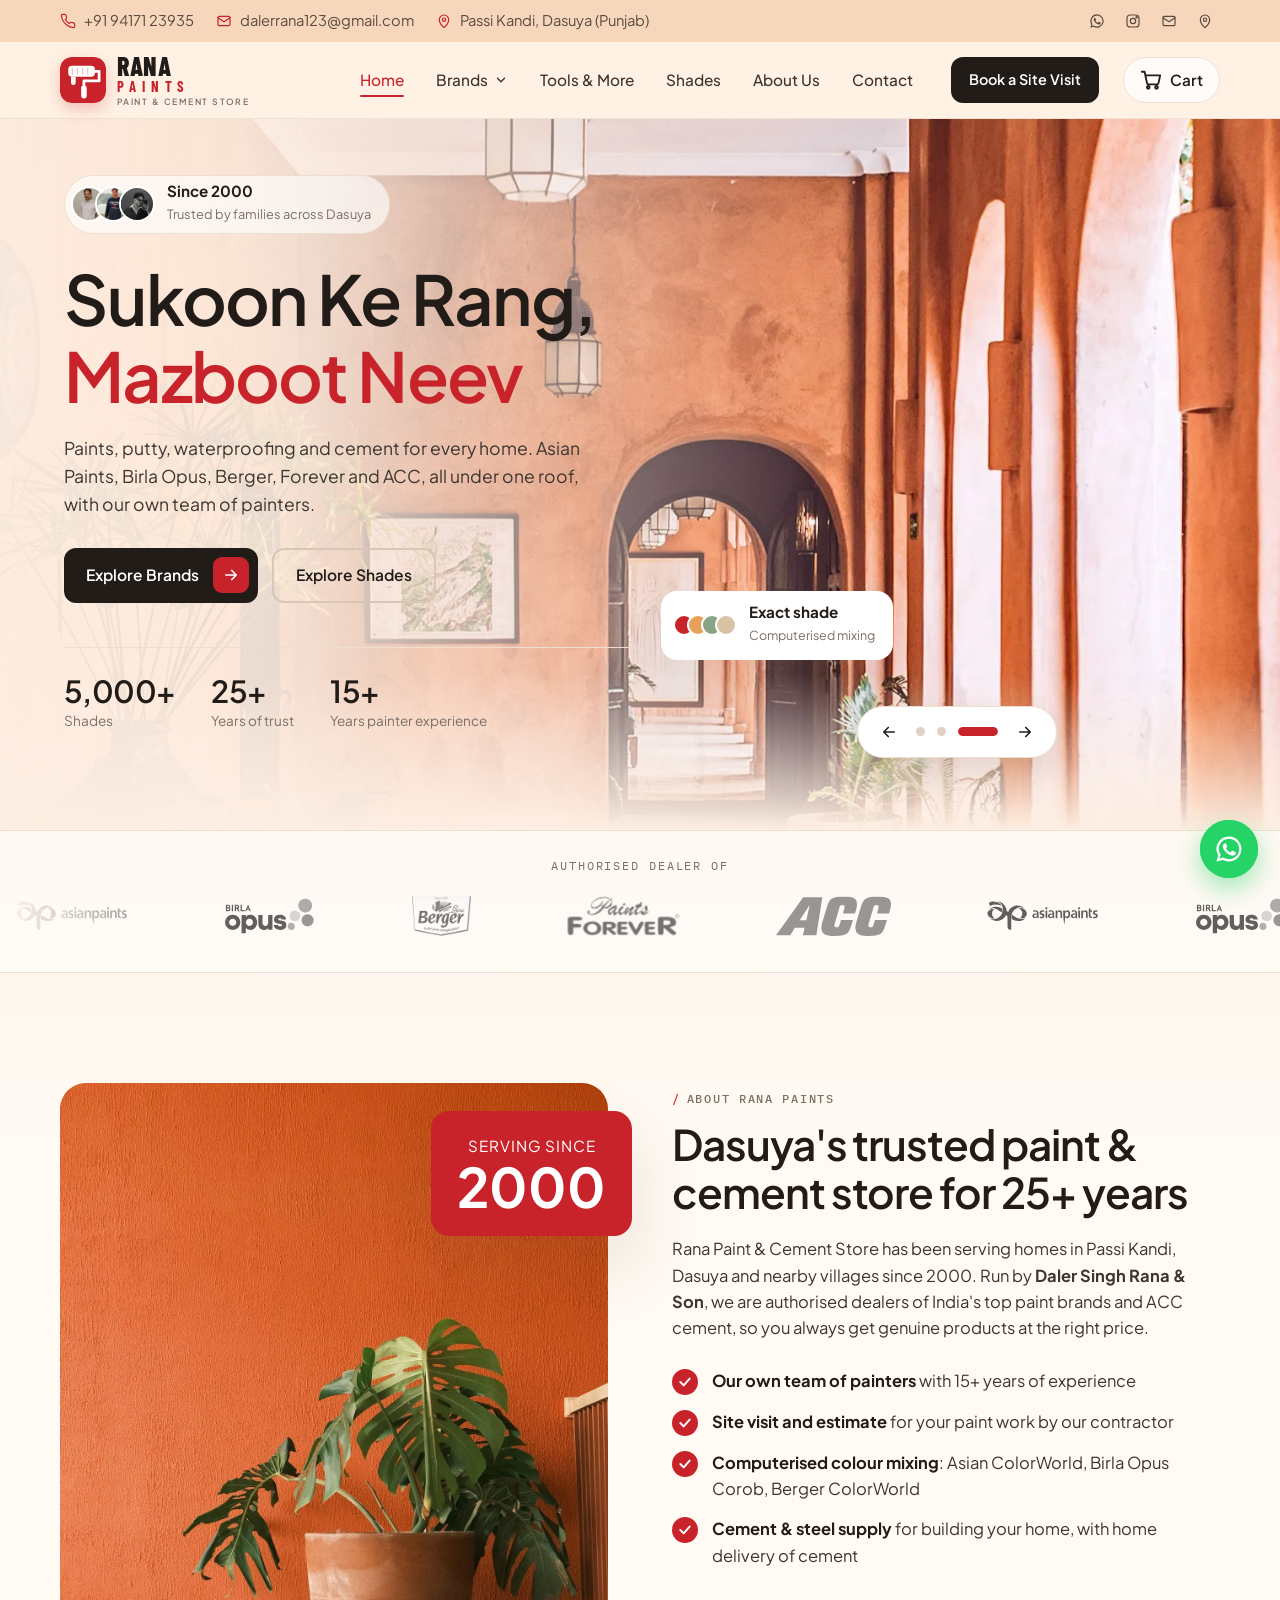
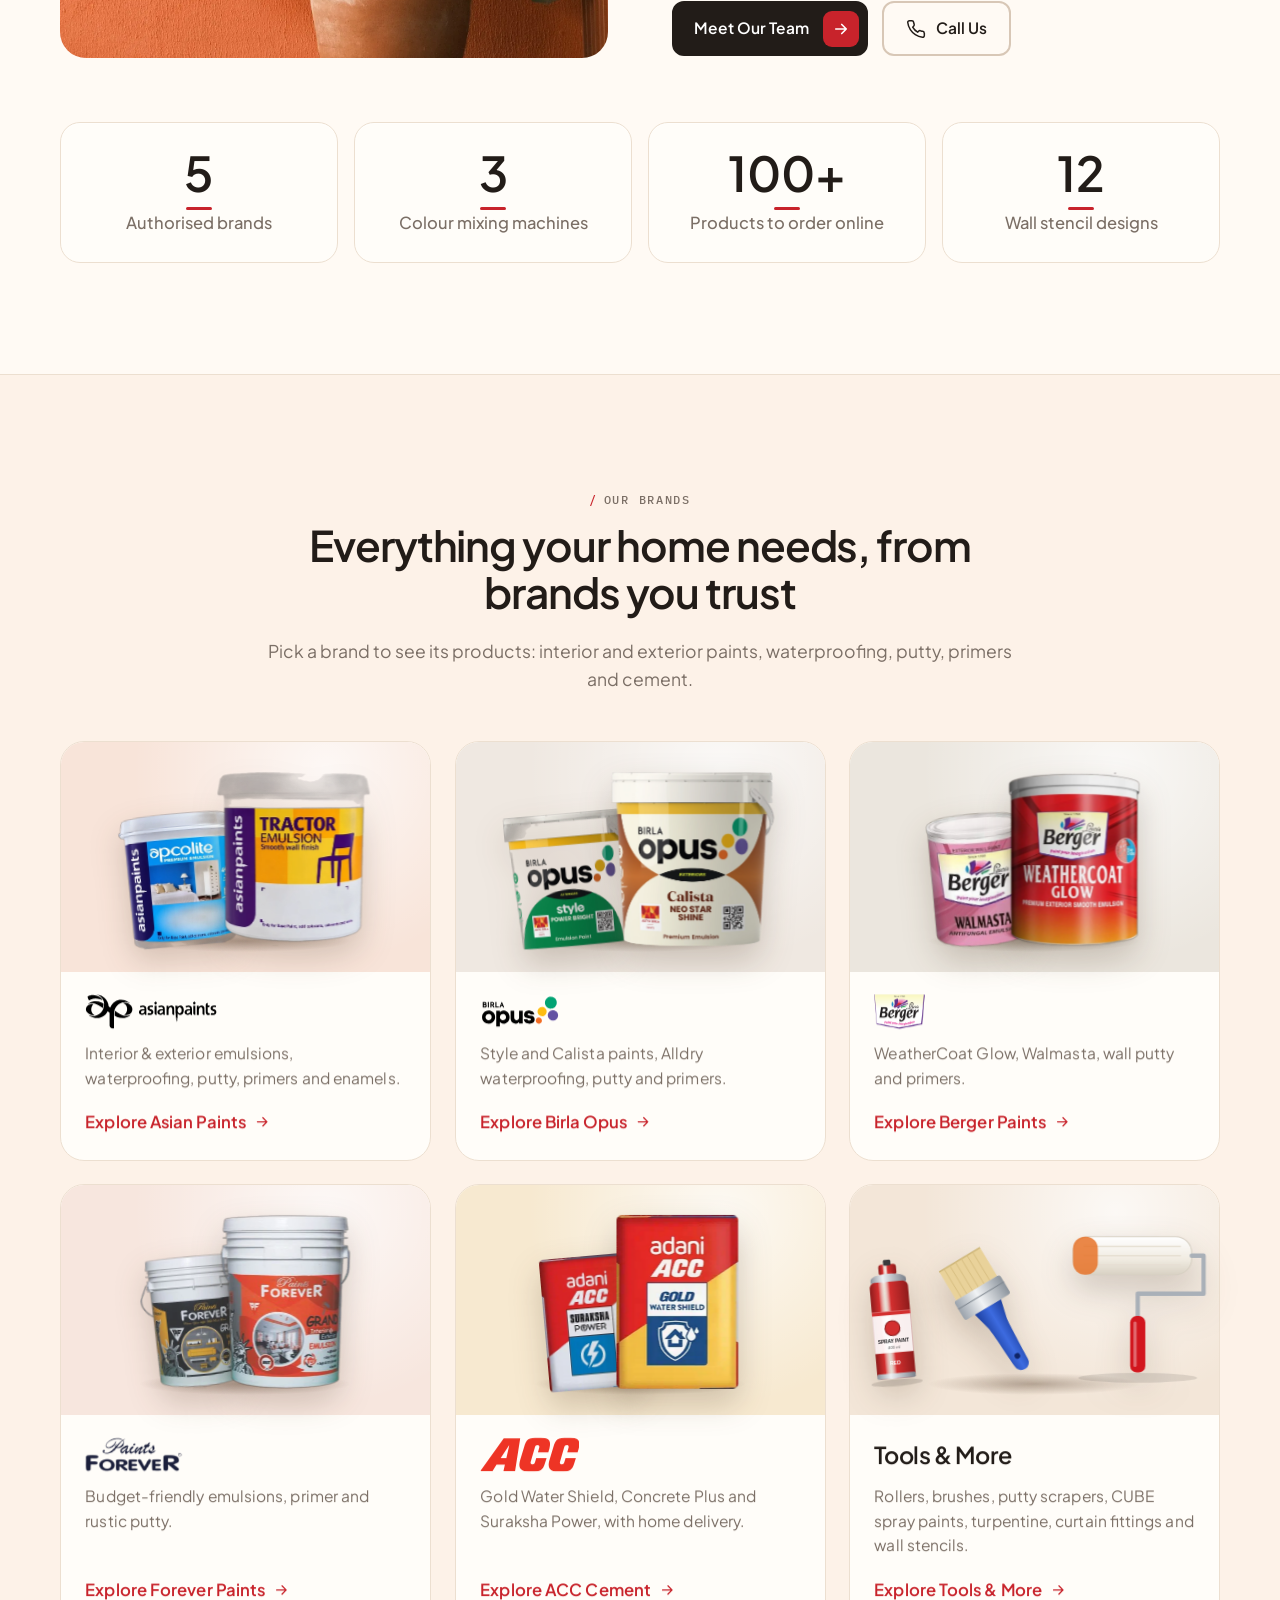
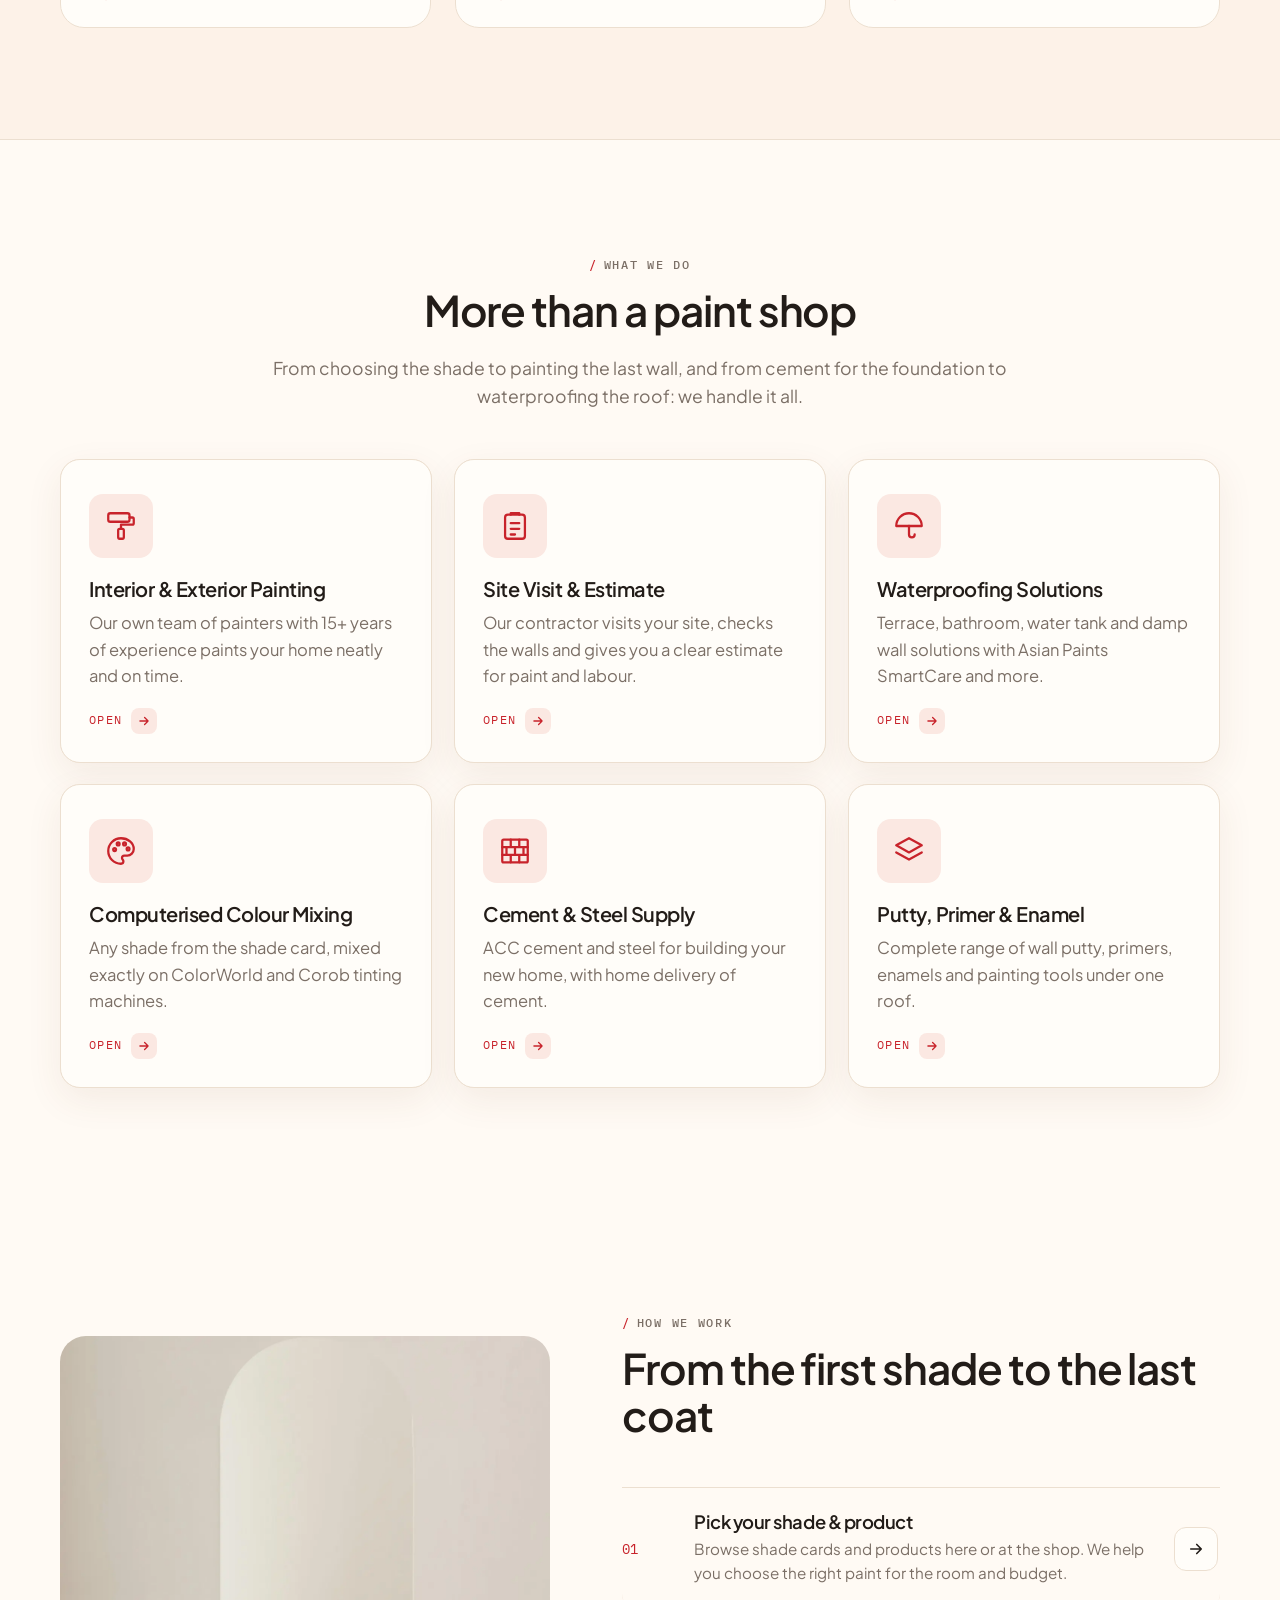
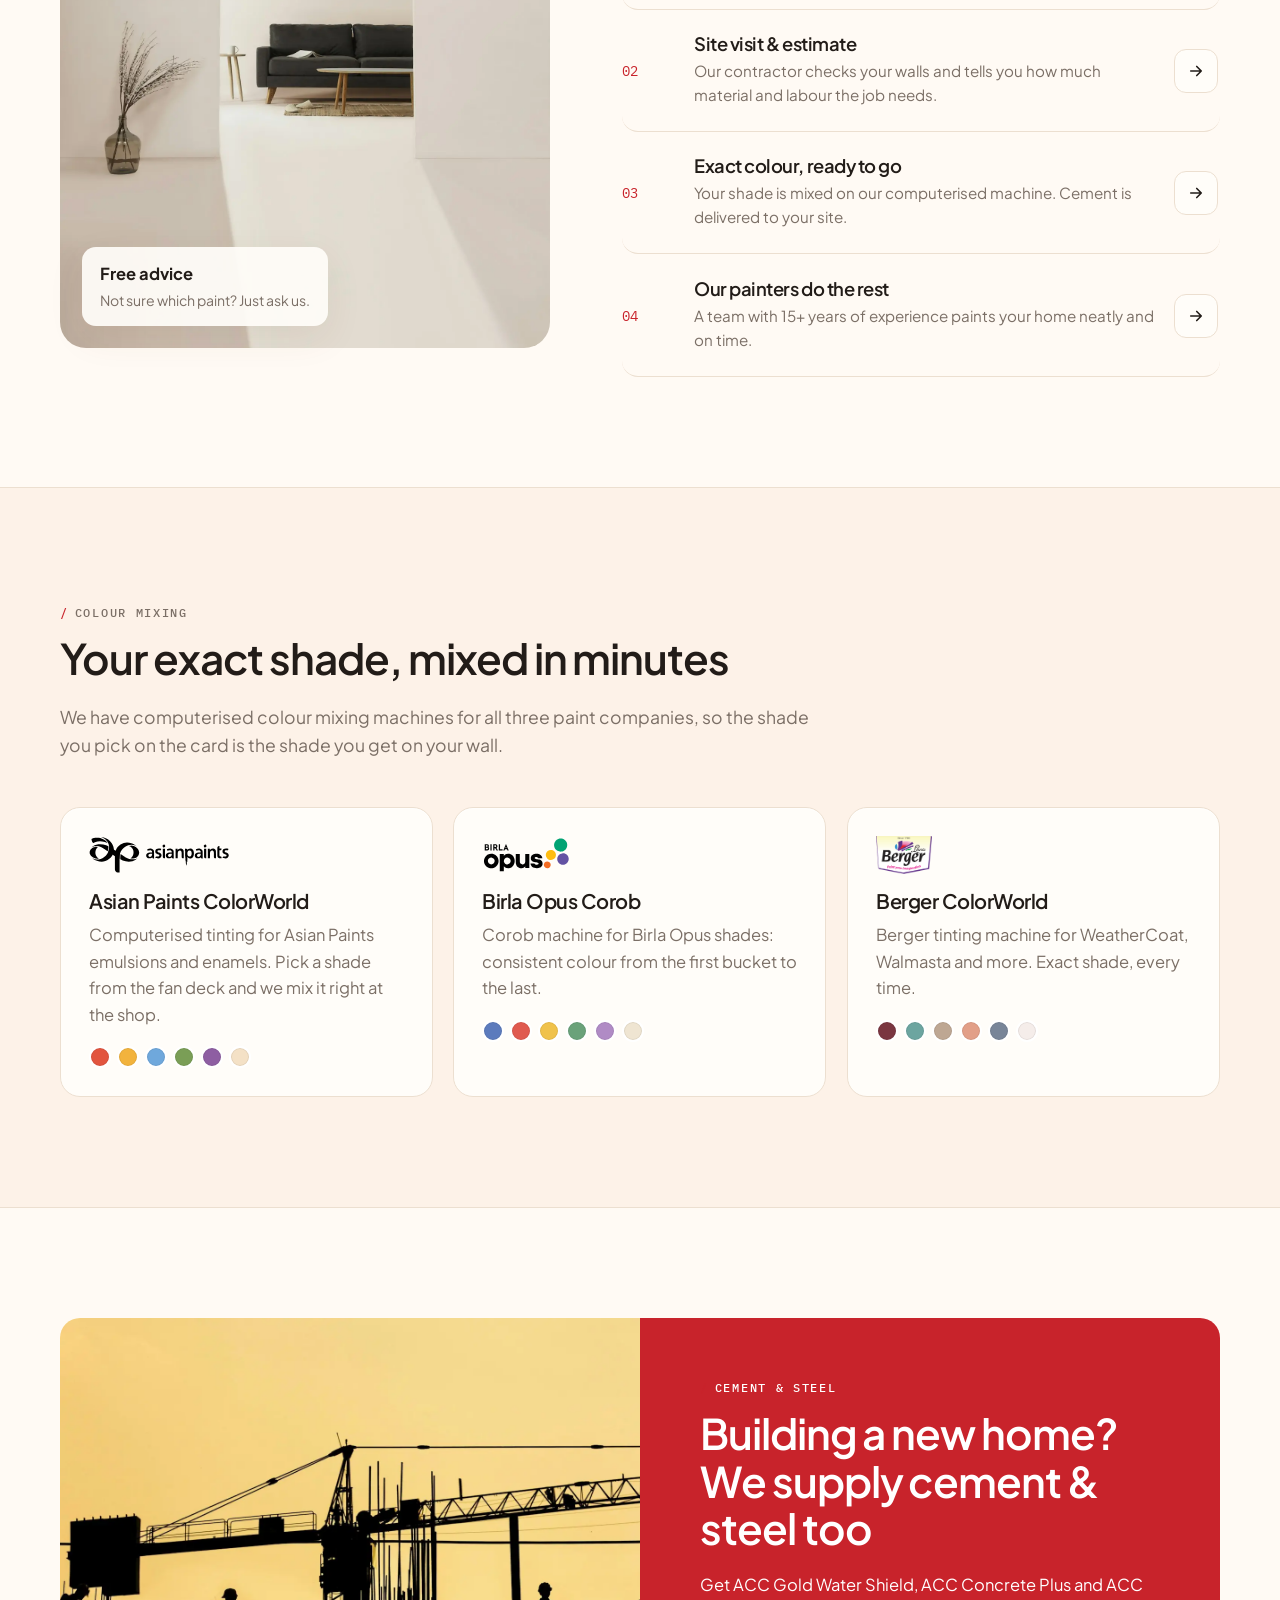
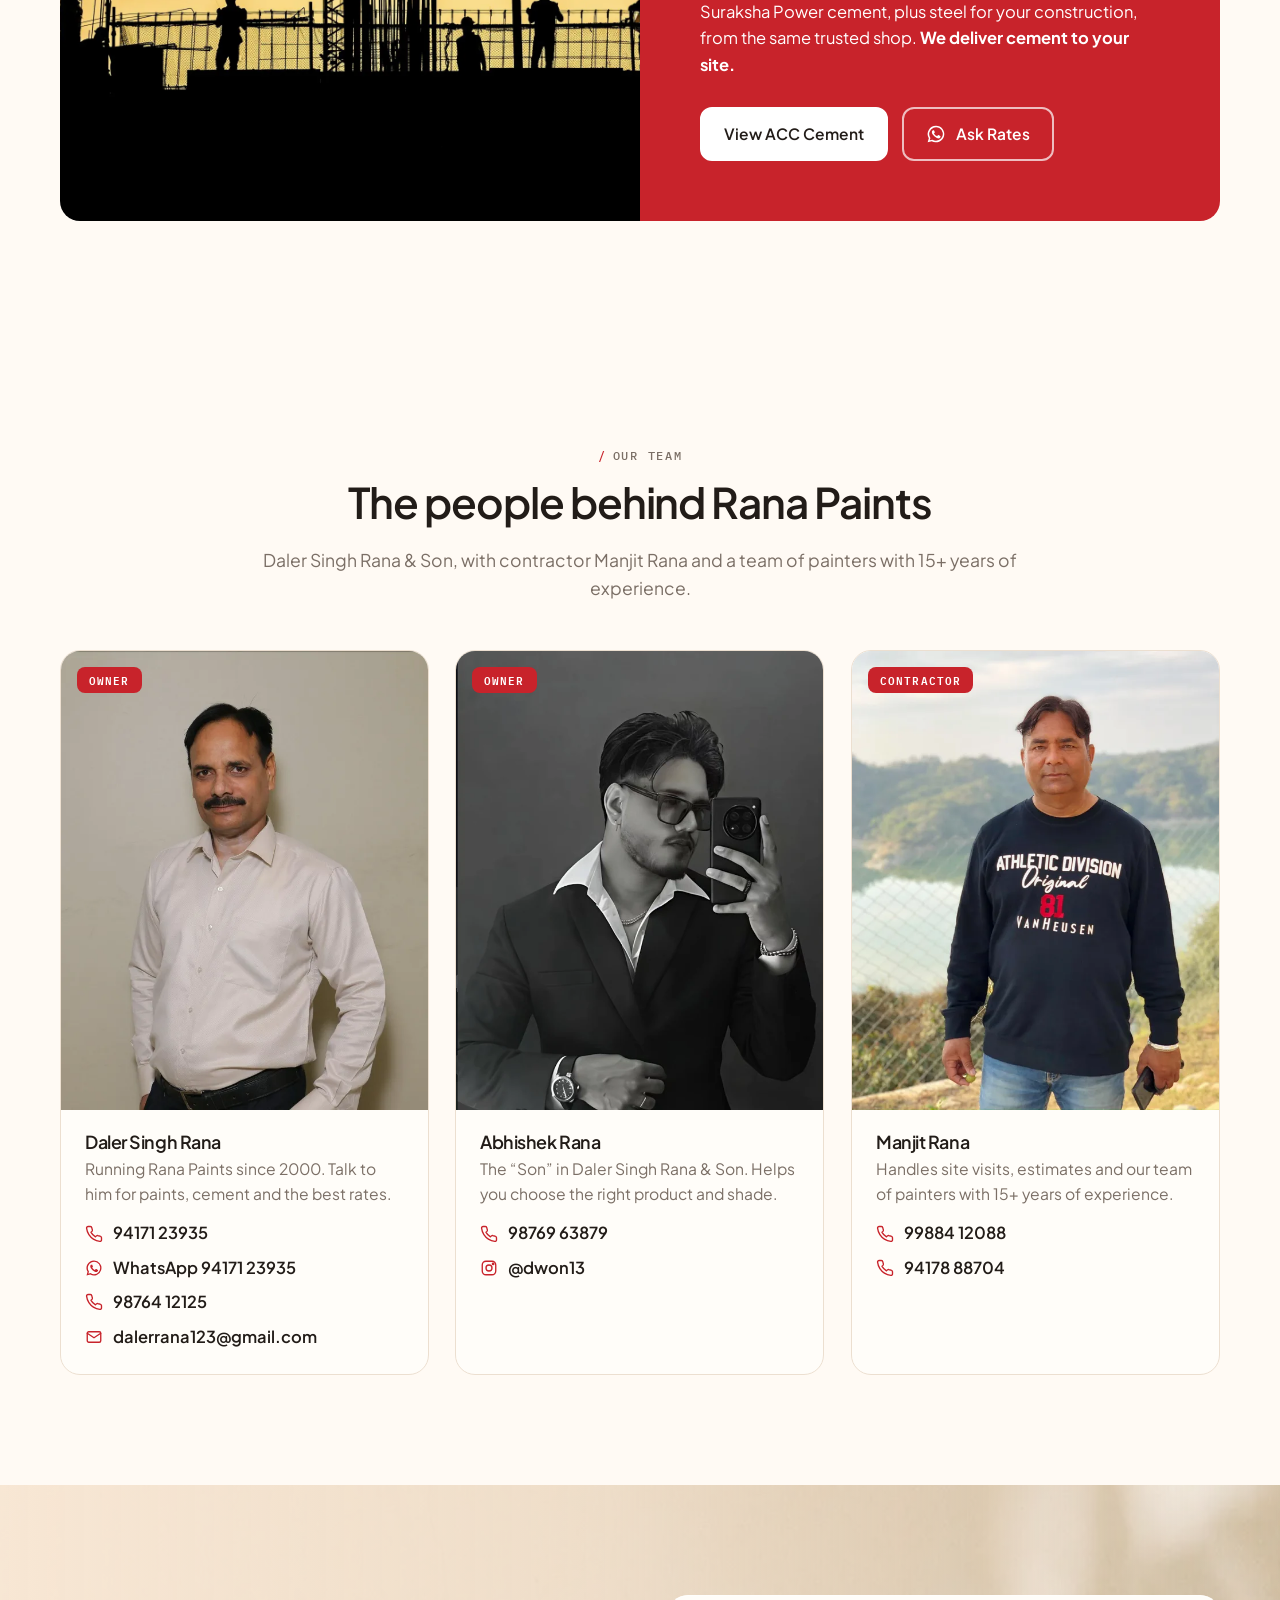
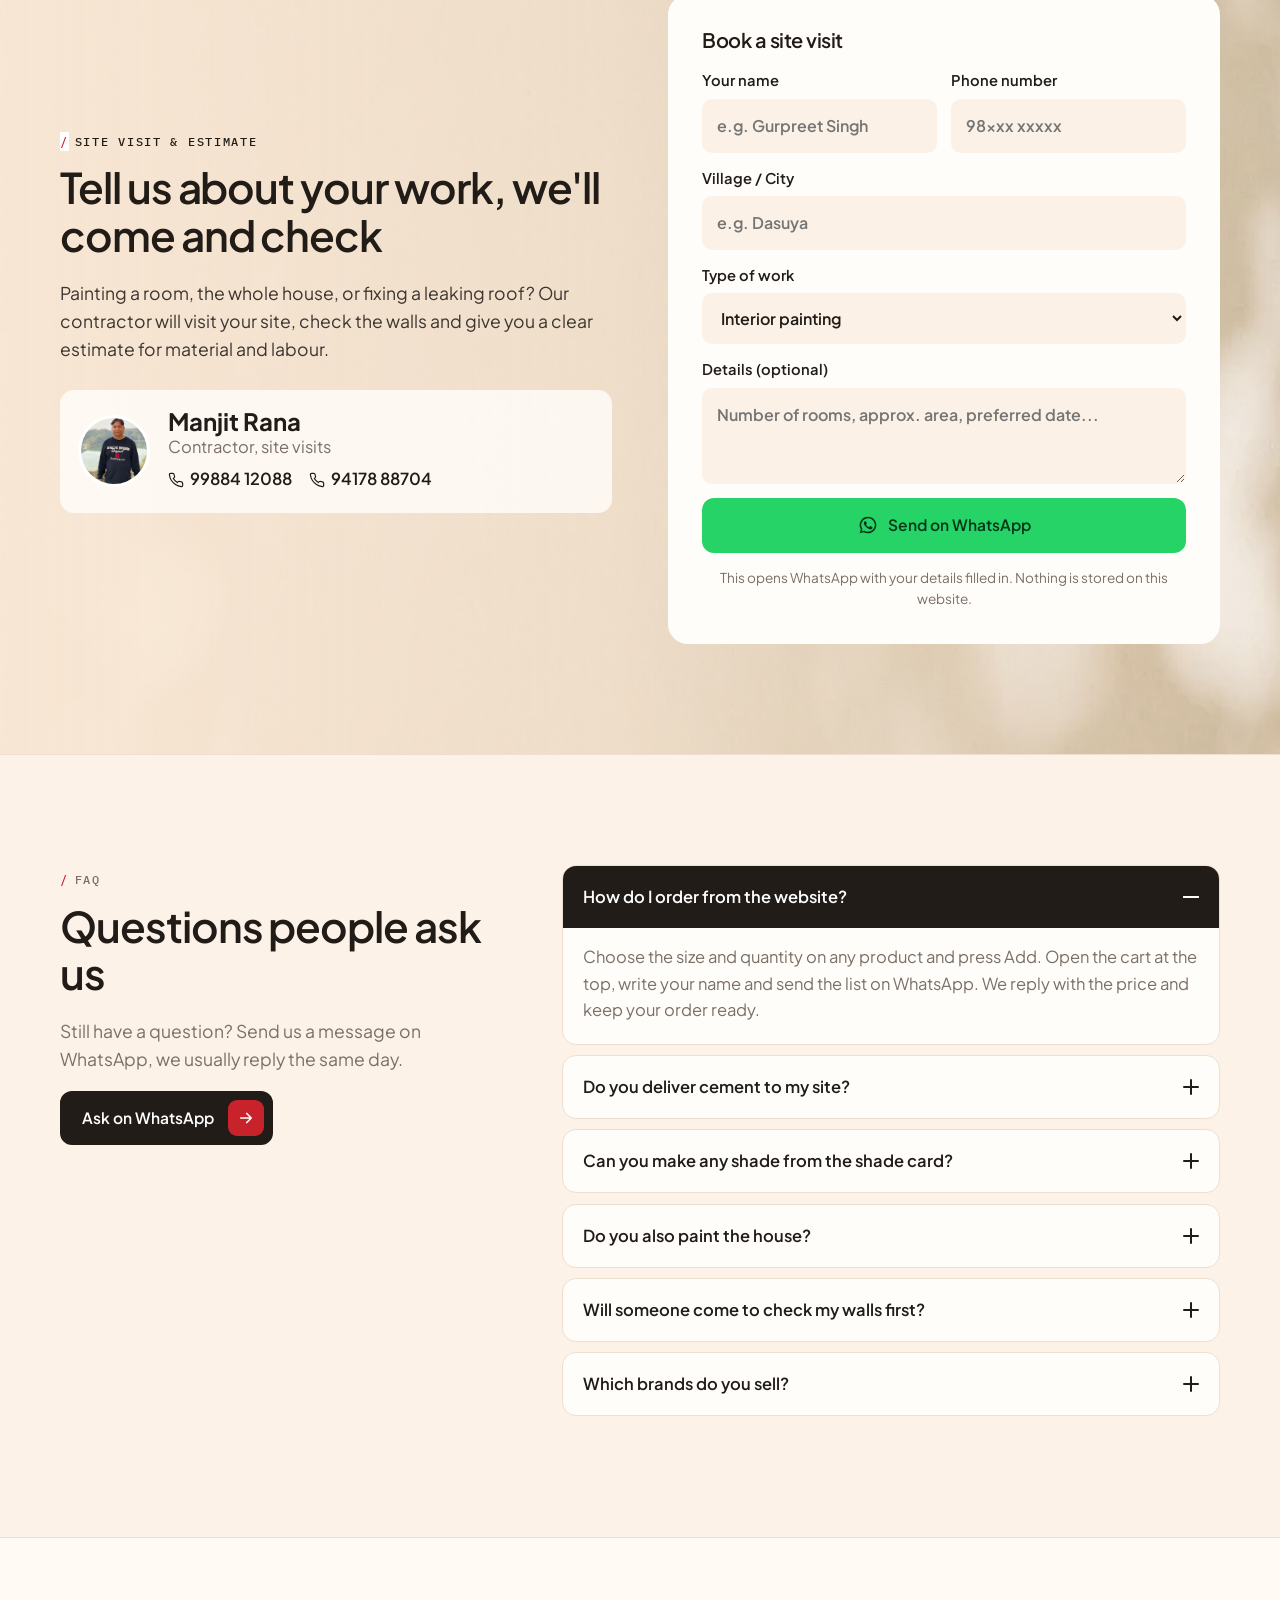
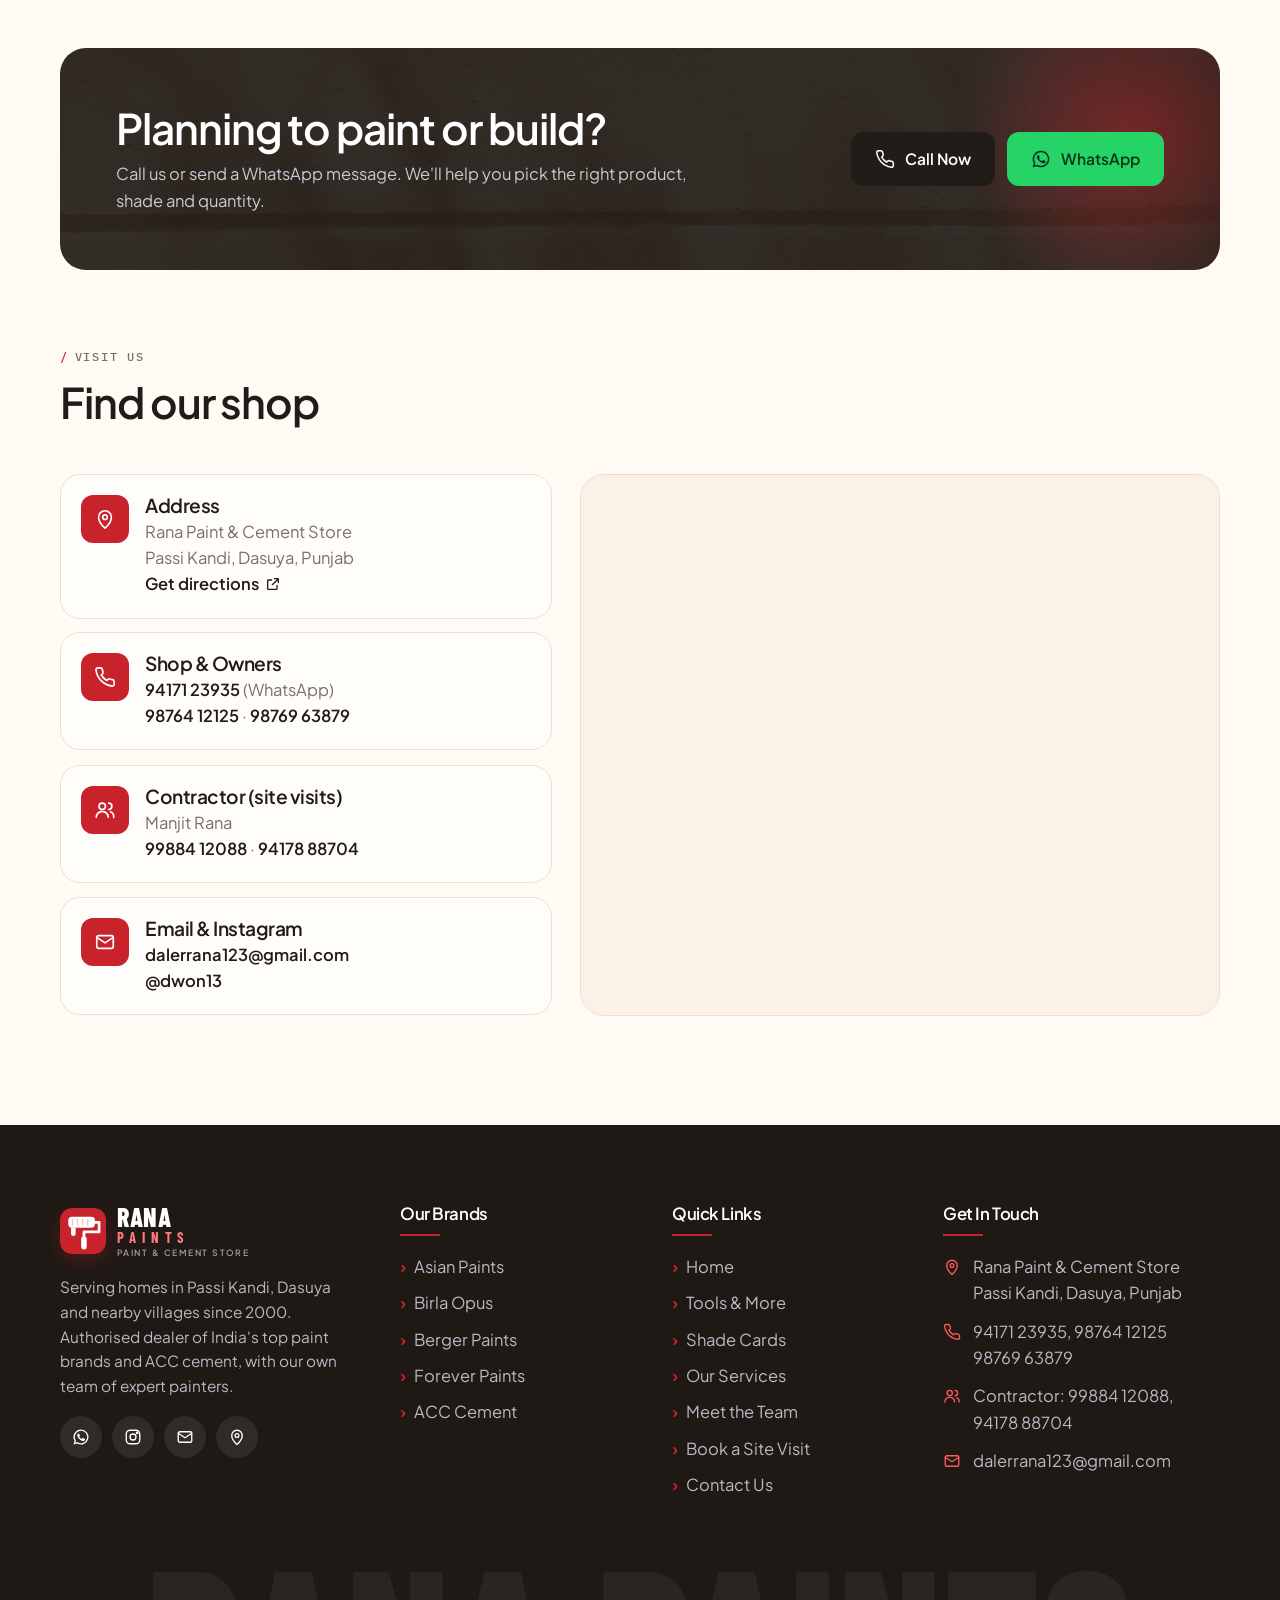
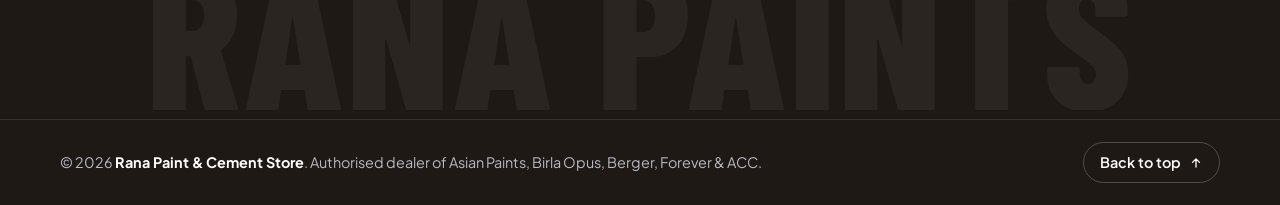
==== commit caff8463: "Back to the original red + cream theme (keeps wider hero and mobile hero photo) Co-Authored-By: Clau" ====
--- a/index.html
+++ b/index.html
@@ -5,7 +5,7 @@
 <meta name="viewport" content="width=device-width, initial-scale=1">
 <title>Rana Paints | Paint & Cement Store, Passi Kandi, Dasuya</title>
 <meta name="description" content="Rana Paint & Cement Store, Passi Kandi, Dasuya (Punjab). Authorised dealer of Asian Paints, Birla Opus, Berger Paints, Forever Paints and ACC Cement since 2000. Own team of painters, site visit and estimate.">
-<meta name="theme-color" content="#0f3d3a">
+<meta name="theme-color" content="#d2161e">
 <meta property="og:type" content="website">
 <meta property="og:title" content="Rana Paints | Paint & Cement Store, Passi Kandi, Dasuya">
 <meta property="og:description" content="Rana Paint & Cement Store, Passi Kandi, Dasuya (Punjab). Authorised dealer of Asian Paints, Birla Opus, Berger Paints, Forever Paints and ACC Cement since 2000. Own team of painters, site visit and estimate.">
@@ -15,7 +15,7 @@
 <link rel="preconnect" href="https://fonts.gstatic.com" crossorigin>
 <link href="https://fonts.googleapis.com/css2?family=Barlow+Condensed:wght@600;700;800&amp;family=Plus+Jakarta+Sans:wght@400;500;600;700&amp;family=IBM+Plex+Mono:wght@500&amp;display=swap" rel="stylesheet">
 <link rel="stylesheet" href="css/style.css?v=10">
-<link rel="stylesheet" href="css/theme.css?v=21">
+<link rel="stylesheet" href="css/theme.css?v=22">
 <script type="application/ld+json">
 {
   "@context": "https://schema.org",
@@ -52,7 +52,7 @@
 </div>
 <header class="header">
   <div class="container header__inner">
-    <a class="logo " href="index.html" aria-label="Rana Paints home"><svg class="logo__mark" viewBox="0 0 100 100" aria-hidden="true"><rect width="100" height="100" rx="24" fill="#6c151e"/><rect x="18" y="19" width="58" height="24" rx="8" fill="#fff"/><path d="M27 25v12M38 25v12M49 25v12M60 25v12" stroke="#f3c4c6" stroke-width="3" stroke-linecap="round"/><path d="M76 31h9v21H52v10" fill="none" stroke="#fff" stroke-width="6" stroke-linecap="round" stroke-linejoin="round"/><rect x="46" y="62" width="12" height="28" rx="5" fill="#fff"/><path d="M24 43v13a5 5 0 0 0 10 0V43z" fill="#fff"/></svg><span class="logo__text"><span class="logo__name">RANA</span><span class="logo__sub">PAINTS</span><span class="logo__tag">Paint &amp; Cement Store</span></span></a>
+    <a class="logo " href="index.html" aria-label="Rana Paints home"><svg class="logo__mark" viewBox="0 0 100 100" aria-hidden="true"><rect width="100" height="100" rx="24" fill="#c8232b"/><rect x="18" y="19" width="58" height="24" rx="8" fill="#fff"/><path d="M27 25v12M38 25v12M49 25v12M60 25v12" stroke="#f3c4c6" stroke-width="3" stroke-linecap="round"/><path d="M76 31h9v21H52v10" fill="none" stroke="#fff" stroke-width="6" stroke-linecap="round" stroke-linejoin="round"/><rect x="46" y="62" width="12" height="28" rx="5" fill="#fff"/><path d="M24 43v13a5 5 0 0 0 10 0V43z" fill="#fff"/></svg><span class="logo__text"><span class="logo__name">RANA</span><span class="logo__sub">PAINTS</span><span class="logo__tag">Paint &amp; Cement Store</span></span></a>
     <nav class="nav" id="site-nav" aria-label="Main">
       <ul class="nav__list">
         <li><a class="nav__link" href="index.html" aria-current="page">Home</a></li>
@@ -117,7 +117,7 @@
     </div>
     <div class="hero__visual" data-rv="right">
       <div class="hero__float" aria-hidden="true">
-        <span class="hero__float-dots"><i style="background:#6c151e"></i><i style="background:#0f3d3a"></i><i style="background:#f5dabf"></i><i style="background:#c9a27e"></i></span>
+        <span class="hero__float-dots"><i style="background:#c8232b"></i><i style="background:#e8a15b"></i><i style="background:#8aa486"></i><i style="background:#d9c3a5"></i></span>
         <span><strong>Exact shade</strong><small>Computerised mixing</small></span>
       </div>
       <div class="hero__dots">
@@ -192,7 +192,7 @@
       <p>Pick a brand to see its products: interior and exterior paints, waterproofing, putty, primers and cement.</p>
     </div>
     <div class="brands-grid">
-      <a class="brand-card reveal" href="asian-paints.html" style="--brand:#e0312f;--c:#f8e3cc" aria-label="Asian Paints">
+      <a class="brand-card reveal" href="asian-paints.html" style="--brand:#e0312f;--c:#f8e4d9" aria-label="Asian Paints">
         <div class="brand-card__in">
           <div class="brand-card__stage">
             <div class="brand-card__bg"></div>
@@ -206,7 +206,7 @@
           </div>
         </div>
       </a>
-      <a class="brand-card reveal" href="birla-opus.html" style="--brand:#5b3fa0;--c:#f1e4d3" aria-label="Birla Opus">
+      <a class="brand-card reveal" href="birla-opus.html" style="--brand:#5b3fa0;--c:#efe8e1" aria-label="Birla Opus">
         <div class="brand-card__in">
           <div class="brand-card__stage">
             <div class="brand-card__bg"></div>
@@ -220,7 +220,7 @@
           </div>
         </div>
       </a>
-      <a class="brand-card reveal" href="berger-paints.html" style="--brand:#0b4ea2;--c:#efe5d6" aria-label="Berger Paints">
+      <a class="brand-card reveal" href="berger-paints.html" style="--brand:#0b4ea2;--c:#ebe6de" aria-label="Berger Paints">
         <div class="brand-card__in">
           <div class="brand-card__stage">
             <div class="brand-card__bg"></div>
@@ -234,7 +234,7 @@
           </div>
         </div>
       </a>
-      <a class="brand-card reveal" href="forever-paints.html" style="--brand:#c8102e;--c:#f6e2cb" aria-label="Forever Paints">
+      <a class="brand-card reveal" href="forever-paints.html" style="--brand:#c8102e;--c:#f7e6de" aria-label="Forever Paints">
         <div class="brand-card__in">
           <div class="brand-card__stage">
             <div class="brand-card__bg"></div>
@@ -248,7 +248,7 @@
           </div>
         </div>
       </a>
-      <a class="brand-card reveal" href="acc-cement.html" style="--brand:#d71920;--c:#f7e0c0" aria-label="ACC Cement">
+      <a class="brand-card reveal" href="acc-cement.html" style="--brand:#d71920;--c:#f7e9d0" aria-label="ACC Cement">
         <div class="brand-card__in">
           <div class="brand-card__stage">
             <div class="brand-card__bg"></div>
@@ -262,7 +262,7 @@
           </div>
         </div>
       </a>
-      <a class="brand-card reveal" href="tools.html" style="--brand:#6c151e;--c:#f3e3d0" aria-label="Tools &amp; More">
+      <a class="brand-card reveal" href="tools.html" style="--brand:#c8232b;--c:#f3e6d8" aria-label="Tools &amp; More">
         <div class="brand-card__in">
           <div class="brand-card__stage">
             <div class="brand-card__bg"></div>
@@ -425,7 +425,7 @@
 
 <!-- ============ COLOUR MACHINES ============ -->
 <section class="section section--soft" id="machines">
-    <div class="machines__fx" aria-hidden="true"><i style="--x:6%;--s:14px;--c:#6c151e;--d:0s;--t:7.5s"></i><i style="--x:13%;--s:20px;--c:#0f3d3a;--d:2.3s;--t:9.5s"></i><i style="--x:21%;--s:12px;--c:#d9a98a;--d:4.1s;--t:8.2s"></i><i style="--x:29%;--s:24px;--c:#8b2a35;--d:1.2s;--t:10.5s"></i><i style="--x:38%;--s:16px;--c:#2f6b66;--d:5.6s;--t:7.8s"></i><i style="--x:46%;--s:18px;--c:#c9a27e;--d:3.3s;--t:9.0s"></i><i style="--x:54%;--s:13px;--c:#f0c9a4;--d:6.8s;--t:8.8s"></i><i style="--x:62%;--s:22px;--c:#6c151e;--d:0.7s;--t:10.0s"></i><i style="--x:70%;--s:15px;--c:#0f3d3a;--d:4.9s;--t:7.2s"></i><i style="--x:78%;--s:19px;--c:#d9a98a;--d:2.9s;--t:9.8s"></i><i style="--x:86%;--s:12px;--c:#8b2a35;--d:6.1s;--t:8.4s"></i><i style="--x:93%;--s:21px;--c:#2f6b66;--d:1.8s;--t:9.2s"></i></div>
+    <div class="machines__fx" aria-hidden="true"><i style="--x:6%;--s:14px;--c:#c8232b;--d:0s;--t:7.5s"></i><i style="--x:13%;--s:20px;--c:#e0a14f;--d:2.3s;--t:9.5s"></i><i style="--x:21%;--s:12px;--c:#8aa486;--d:4.1s;--t:8.2s"></i><i style="--x:29%;--s:24px;--c:#c9694a;--d:1.2s;--t:10.5s"></i><i style="--x:38%;--s:16px;--c:#d9c3a5;--d:5.6s;--t:7.8s"></i><i style="--x:46%;--s:18px;--c:#9b6b8e;--d:3.3s;--t:9.0s"></i><i style="--x:54%;--s:13px;--c:#6f93a8;--d:6.8s;--t:8.8s"></i><i style="--x:62%;--s:22px;--c:#c8232b;--d:0.7s;--t:10.0s"></i><i style="--x:70%;--s:15px;--c:#e0a14f;--d:4.9s;--t:7.2s"></i><i style="--x:78%;--s:19px;--c:#8aa486;--d:2.9s;--t:9.8s"></i><i style="--x:86%;--s:12px;--c:#c9694a;--d:6.1s;--t:8.4s"></i><i style="--x:93%;--s:21px;--c:#d9c3a5;--d:1.8s;--t:9.2s"></i></div>
   <div class="container">
     <div class="section-head">
       <span class="eyebrow">Colour Mixing</span>
@@ -627,7 +627,7 @@
 <footer class="footer">
   <div class="container footer__grid">
     <div>
-      <a class="logo " href="index.html" aria-label="Rana Paints home"><svg class="logo__mark" viewBox="0 0 100 100" aria-hidden="true"><rect width="100" height="100" rx="24" fill="#6c151e"/><rect x="18" y="19" width="58" height="24" rx="8" fill="#fff"/><path d="M27 25v12M38 25v12M49 25v12M60 25v12" stroke="#f3c4c6" stroke-width="3" stroke-linecap="round"/><path d="M76 31h9v21H52v10" fill="none" stroke="#fff" stroke-width="6" stroke-linecap="round" stroke-linejoin="round"/><rect x="46" y="62" width="12" height="28" rx="5" fill="#fff"/><path d="M24 43v13a5 5 0 0 0 10 0V43z" fill="#fff"/></svg><span class="logo__text"><span class="logo__name">RANA</span><span class="logo__sub">PAINTS</span><span class="logo__tag">Paint &amp; Cement Store</span></span></a>
+      <a class="logo " href="index.html" aria-label="Rana Paints home"><svg class="logo__mark" viewBox="0 0 100 100" aria-hidden="true"><rect width="100" height="100" rx="24" fill="#c8232b"/><rect x="18" y="19" width="58" height="24" rx="8" fill="#fff"/><path d="M27 25v12M38 25v12M49 25v12M60 25v12" stroke="#f3c4c6" stroke-width="3" stroke-linecap="round"/><path d="M76 31h9v21H52v10" fill="none" stroke="#fff" stroke-width="6" stroke-linecap="round" stroke-linejoin="round"/><rect x="46" y="62" width="12" height="28" rx="5" fill="#fff"/><path d="M24 43v13a5 5 0 0 0 10 0V43z" fill="#fff"/></svg><span class="logo__text"><span class="logo__name">RANA</span><span class="logo__sub">PAINTS</span><span class="logo__tag">Paint &amp; Cement Store</span></span></a>
       <p style="margin-top:18px">Serving homes in Passi Kandi, Dasuya and nearby villages since 2000. Authorised dealer of India's top paint brands and ACC cement, with our own team of expert painters.</p>
       <div class="footer__social">
         <a href="https://wa.me/919417123935?text=Namaste%20Rana%20Paints%21" target="_blank" rel="noopener" aria-label="WhatsApp"><svg viewBox="0 0 24 24" fill="currentColor" aria-hidden="true"><path d="M12 2a10 10 0 0 0-8.6 15.1L2 22l5-1.3A10 10 0 1 0 12 2zm0 18.2a8.2 8.2 0 0 1-4.2-1.2l-.3-.2-3 .8.8-2.9-.2-.3A8.2 8.2 0 1 1 12 20.2z"/><path d="M16.6 14.1c-.3-.1-1.5-.7-1.7-.8-.2-.1-.4-.1-.6.1l-.8 1c-.1.2-.3.2-.5.1a6.7 6.7 0 0 1-3.3-2.9c-.3-.4.2-.4.8-1.4.1-.2 0-.3 0-.5l-.8-1.8c-.2-.5-.4-.4-.6-.4h-.5a1 1 0 0 0-.7.3 2.9 2.9 0 0 0-.9 2.2 5 5 0 0 0 1.1 2.7 11.5 11.5 0 0 0 4.4 3.9c1.6.7 2.3.8 3.1.6.5-.1 1.5-.6 1.7-1.2.2-.6.2-1.1.1-1.2l-.8-.3z"/></svg></a>
--- a/css/theme.css
+++ b/css/theme.css
@@ -5,20 +5,17 @@
    ========================================================= */
 
 :root {
-  --red: #6c151e;
-  --red-dark: #4a0f15;
-  --red-soft: #f3dccd;
-  --ink: #0f3d3a;
-  --ink-2: #26504c;
-  --muted: #5f6f69;
-  --line: #e7c9ad;
-  --bg: #fbeee0;
-  --bg-soft: #f7e1c9;
-  --card: #fff8ef;
-  --peach: #f5dabf;
-  --bordo: #6c151e;
-  --green: #0f3d3a;
-  --cream: #f5dabf;
+  --red: #c8232b;
+  --red-dark: #9f1a21;
+  --red-soft: #fbe8e2;
+  --ink: #221c18;
+  --ink-2: #3d3530;
+  --muted: #7b6f66;
+  --line: #ecdfd0;
+  --bg: #fffaf4;
+  --bg-soft: #fbf1e6;
+  --card: #fffdf9;
+  --peach: #fde0c6;
 
   --font-head: "Plus Jakarta Sans", "Segoe UI", system-ui, sans-serif;
   --font-body: "Plus Jakarta Sans", "Segoe UI", system-ui, sans-serif;
@@ -26,8 +23,8 @@
   --font-mono: "IBM Plex Mono", ui-monospace, Consolas, monospace;
 
   --radius: 20px;
-  --shadow: 0 12px 36px rgba(15, 61, 58, .08);
-  --shadow-lg: 0 28px 70px rgba(15, 61, 58, .14);
+  --shadow: 0 12px 36px rgba(110, 70, 35, .08);
+  --shadow-lg: 0 28px 70px rgba(110, 70, 35, .14);
   --ease: cubic-bezier(.22, 1, .36, 1);
 
   --accent: var(--red);
@@ -39,7 +36,7 @@
   font-size: 16.5px;
   color: var(--ink-2);
   background:
-    linear-gradient(180deg, #f5dabf 0, #f9e6d2 560px, rgba(251, 238, 224, 0) 1150px) no-repeat,
+    linear-gradient(180deg, #fde0c6 0, #fff0e2 560px, rgba(255, 250, 244, 0) 1150px) no-repeat,
     var(--bg);
 }
 
@@ -55,7 +52,7 @@
 .section-head--center .eyebrow::after { display: none; }
 .split--red .eyebrow, .quote .eyebrow { color: inherit; }
 .section { padding: 110px 0; }
-.section--soft { background: rgba(245, 218, 191, .45); border-top: 1px solid var(--line); border-bottom: 1px solid var(--line); }
+.section--soft { background: rgba(251, 236, 221, .5); border-top: 1px solid var(--line); border-bottom: 1px solid var(--line); }
 
 /* ---------- buttons ---------- */
 .btn {
@@ -64,8 +61,8 @@
   text-transform: none; letter-spacing: 0; padding: 13px 22px;
   transition: background .35s var(--ease), color .35s, transform .35s var(--ease), box-shadow .35s, border-color .35s;
 }
-.btn:hover { background: #0a2a28; border-color: #0a2a28; box-shadow: 0 14px 30px rgba(15, 61, 58, .22); }
-.btn--outline { background: transparent; color: var(--ink); border-color: #dcb999; }
+.btn:hover { background: #000; border-color: #000; box-shadow: 0 14px 30px rgba(34, 28, 24, .18); }
+.btn--outline { background: transparent; color: var(--ink); border-color: #d8c7b6; }
 .btn--outline:hover { background: var(--ink); border-color: var(--ink); color: #fff; }
 .btn--white { background: #fff; border-color: #fff; color: var(--ink); }
 .btn--white:hover { background: var(--ink); border-color: var(--ink); color: #fff; }
@@ -75,19 +72,19 @@
 .btn--arrow { padding: 7px 7px 7px 20px; gap: 14px; }
 .btn__arrow { display: grid; place-items: center; width: 36px; height: 36px; border-radius: 9px; background: var(--red); color: #fff; transition: transform .45s var(--ease), background .3s; }
 .btn__arrow svg { width: 18px; height: 18px; }
-.btn--arrow:hover .btn__arrow { transform: translateX(4px); background: #8b2a35; }
+.btn--arrow:hover .btn__arrow { transform: translateX(4px); background: #e0373e; }
 .btn--sm { padding: 9px 16px; font-size: .9rem; }
 .btn--cart { background: var(--red); border-color: var(--red); }
 .btn--cart:hover { background: var(--red-dark); border-color: var(--red-dark); }
 .link-arrow { color: var(--red); }
 
 /* ---------- top bar + header ---------- */
-.topbar { background: #ecc9a4; color: #0f3d3a; }
+.topbar { background: #f6d7bb; color: #5b4a3f; }
 .topbar__info a:hover { color: var(--ink); }
 .topbar__info svg { color: var(--red); }
 .topbar__social a:hover { background: var(--red); color: #fff; }
-.header { background: rgba(251, 238, 224, .85); backdrop-filter: blur(14px); -webkit-backdrop-filter: blur(14px); border-bottom: 1px solid rgba(231, 201, 173, .8); }
-.header.is-scrolled { box-shadow: 0 10px 30px rgba(15, 61, 58, .08); }
+.header { background: rgba(255, 246, 236, .78); backdrop-filter: blur(14px); -webkit-backdrop-filter: blur(14px); border-bottom: 1px solid rgba(236, 223, 208, .8); }
+.header.is-scrolled { box-shadow: 0 10px 30px rgba(110, 70, 35, .08); }
 .nav__link { font-family: var(--font-body); font-size: .96rem; font-weight: 500; color: var(--ink-2); letter-spacing: 0; }
 .nav__link::after { height: 2px; bottom: 5px; }
 .dropdown { background: var(--card); border-color: var(--line); border-radius: 18px; }
@@ -99,19 +96,19 @@
 
 /* logo: Roller Badge */
 .logo { gap: 11px; }
-.logo__mark { width: 46px; height: 46px; border-radius: 12px; box-shadow: 0 6px 16px rgba(108, 21, 30, .3); }
+.logo__mark { width: 46px; height: 46px; border-radius: 12px; box-shadow: 0 6px 16px rgba(200, 35, 43, .25); }
 .logo__text { display: grid; line-height: 1; }
 .logo__name { font-family: var(--font-logo); font-weight: 800; font-size: 1.62rem; letter-spacing: .02em; color: var(--ink); line-height: .9; }
 .logo__sub { font-family: var(--font-logo); font-weight: 700; font-size: .92rem; letter-spacing: .4em; color: var(--red); line-height: 1.05; margin-top: 2px; }
 .logo__tag { font-family: var(--font-body); font-size: .54rem; font-weight: 600; letter-spacing: .17em; color: var(--muted); margin-top: 3px; }
 .footer .logo__name { color: #fff; }
-.footer .logo__sub { color: #f5dabf; }
-.footer .logo__tag { color: #b9c9c0; }
+.footer .logo__sub { color: #ff7a7f; }
+.footer .logo__tag { color: #a99b90; }
 
 /* ---------- HERO (home) ---------- */
-.hero { background: #f9e4cf; color: var(--ink); min-height: 0; display: block; overflow: clip; }
+.hero { background: #fdeee2; color: var(--ink); min-height: 0; display: block; overflow: clip; }
 /* photo poore hero ke background mein; left pe cream parda taaki text saaf padhe, right pe photo clear */
-.hero::after { content: ""; position: absolute; inset: 0; z-index: 1; pointer-events: none; background: linear-gradient(90deg, rgba(249,228,207,.97) 0%, rgba(249,228,207,.9) 24%, rgba(249,228,207,.5) 44%, rgba(249,228,207,0) 70%), linear-gradient(0deg, #f9e4cf 0%, rgba(249,228,207,0) 22%); }
+.hero::after { content: ""; position: absolute; inset: 0; z-index: 1; pointer-events: none; background: linear-gradient(90deg, rgba(253,238,226,.97) 0%, rgba(253,238,226,.9) 24%, rgba(253,238,226,.5) 44%, rgba(253,238,226,0) 70%), linear-gradient(0deg, #fdeee2 0%, rgba(253,238,226,0) 22%); }
 .hero__slide img { object-position: 70% center; }
 .hero__inner { grid-template-columns: 1.05fr .95fr; gap: 64px; align-items: center; padding-top: 56px; padding-bottom: 96px; }
 .hero h1 { color: var(--ink); margin-bottom: 20px; text-shadow: none; }
@@ -141,10 +138,10 @@
 @keyframes floaty { 0%, 100% { transform: translateY(0); } 50% { transform: translateY(-10px); } }
 
 /* slider control: chalta hua pill */
-.hero__dots { left: 50%; bottom: -24px; transform: translateX(-50%); gap: 12px; padding: 10px 16px; background: #fff; border: 1px solid var(--line); box-shadow: 0 14px 34px rgba(15, 61, 58, .16); transition: transform .45s var(--ease), box-shadow .45s; z-index: 3; }
-.hero__dots:hover { transform: translateX(-50%) translateY(-4px); box-shadow: 0 20px 44px rgba(15, 61, 58, .22); }
-.hero__dots button:not(.hero__arrow) { position: relative; overflow: hidden; width: 9px; height: 9px; background: #e6c6a6; transition: width .6s var(--ease), background .4s; }
-.hero__dots button:not(.hero__arrow).is-active { width: 40px; background: #f0d6bb; }
+.hero__dots { left: 50%; bottom: -24px; transform: translateX(-50%); gap: 12px; padding: 10px 16px; background: #fff; border: 1px solid var(--line); box-shadow: 0 14px 34px rgba(110, 70, 35, .16); transition: transform .45s var(--ease), box-shadow .45s; z-index: 3; }
+.hero__dots:hover { transform: translateX(-50%) translateY(-4px); box-shadow: 0 20px 44px rgba(110, 70, 35, .22); }
+.hero__dots button:not(.hero__arrow) { position: relative; overflow: hidden; width: 9px; height: 9px; background: #dfd2c5; transition: width .6s var(--ease), background .4s; }
+.hero__dots button:not(.hero__arrow).is-active { width: 40px; background: #efe4d8; }
 .hero__dots button:not(.hero__arrow).is-active::after { content: ""; position: absolute; inset: 0; border-radius: inherit; background: var(--red); transform-origin: left center; animation: dotfill 6.5s linear forwards; }
 .hero__visual:hover .hero__dots .is-active::after, .hero__dots:focus-within .is-active::after { animation-play-state: paused; }
 @keyframes dotfill { from { transform: scaleX(0); } to { transform: scaleX(1); } }
@@ -172,7 +169,7 @@
 }
 .product, .service, .member, .machine, .brand-card, .shadecard { transition: transform .6s var(--ease), box-shadow .6s var(--ease), background .45s, color .45s; }
 .product:hover, .member:hover, .machine:hover, .brand-card:hover, .shadecard:hover { transform: translateY(-6px); box-shadow: var(--shadow-lg); }
-.product__img { background: radial-gradient(circle at 50% 55%, #fff 0%, #f8e8d6 78%); }
+.product__img { background: radial-gradient(circle at 50% 55%, #fff 0%, #f6ece1 78%); }
 .chips li { background: var(--bg-soft); }
 .product__cat { font-family: var(--font-mono); font-size: .7rem; letter-spacing: .1em; color: var(--red); }
 .product__body h3, .member__body h3 { font-size: 1.12rem; }
@@ -181,7 +178,7 @@
 /* services: hover pe card red ho jaata hai (Mist jaisa) */
 .service { padding: 34px 28px; }
 .service::after { display: none; }
-.service:hover { background: var(--red); color: #fff; transform: translateY(-6px); box-shadow: 0 26px 60px rgba(108, 21, 30, .3); }
+.service:hover { background: var(--red); color: #fff; transform: translateY(-6px); box-shadow: 0 26px 60px rgba(200, 35, 43, .25); }
 .service:hover h3, .service:hover p { color: #fff; }
 .service__icon { border-radius: 14px; transition: background .45s, color .45s, transform .6s var(--ease); }
 .service:hover .service__icon { background: rgba(255,255,255,.18); color: #fff; transform: rotate(-6deg) scale(1.06); }
@@ -198,7 +195,7 @@
 .how { display: grid; grid-template-columns: .9fr 1.1fr; gap: 72px; align-items: center; }
 .how__media { position: relative; }
 .how__media img { width: 100%; aspect-ratio: 4 / 5; object-fit: cover; border-radius: 26px; }
-.how__note { position: absolute; left: 22px; bottom: 22px; display: grid; gap: 2px; padding: 14px 18px; background: rgba(255,248,239,.92); border-radius: 14px; box-shadow: var(--shadow); }
+.how__note { position: absolute; left: 22px; bottom: 22px; display: grid; gap: 2px; padding: 14px 18px; background: rgba(255,253,249,.92); border-radius: 14px; box-shadow: var(--shadow); }
 .how__note strong { color: var(--ink); }
 .how__note span { color: var(--muted); font-size: .88rem; }
 .steps { margin: 0; padding: 0; list-style: none; border-top: 1px solid var(--line); }
@@ -229,10 +226,10 @@
 .machine__dots span { border: 2px solid #fff; }
 
 /* site visit / quote: shaant leaf-shadow background */
-.quote { background: #f1d3b3; color: var(--ink); isolation: isolate; }
+.quote { background: #fbead8; color: var(--ink); isolation: isolate; }
 /* peeche ki photo baadal ki tarah dheere hilti aur ghoomti rehti hai */
 .quote::before { content: ""; display: block; position: absolute; top: -26%; right: -26%; bottom: -26%; left: -26%; width: auto; height: auto; border: 0; border-radius: 0; z-index: -2; background: url("../images/stock/leaf-shadow-2.webp") center / cover no-repeat; animation: cloudDrift 16s ease-in-out infinite alternate; will-change: transform; }
-.quote::after { content: ""; position: absolute; inset: 0; z-index: -1; background: linear-gradient(90deg, rgba(241,211,179,.95) 0%, rgba(241,211,179,.82) 48%, rgba(241,211,179,.35) 100%); }
+.quote::after { content: ""; position: absolute; inset: 0; z-index: -1; background: linear-gradient(90deg, rgba(251,234,216,.95) 0%, rgba(251,234,216,.82) 48%, rgba(251,234,216,.35) 100%); }
 @keyframes cloudDrift {
   0%   { transform: translate3d(-7%, -5%, 0) rotate(-6deg) scale(1); }
   33%  { transform: translate3d(5%, 6%, 0) rotate(3deg) scale(1.12); }
@@ -242,14 +239,14 @@
 @media (prefers-reduced-motion: reduce) { .quote::before { animation: none; } }
 .quote h2 { color: var(--ink); }
 .quote__lead { color: var(--ink-2); }
-.quote__contact { background: rgba(255,248,239,.82); color: var(--ink); backdrop-filter: blur(6px); }
+.quote__contact { background: rgba(255,253,249,.82); color: var(--ink); backdrop-filter: blur(6px); }
 .quote__contact a { color: var(--ink); }
 .quote__contact span { color: var(--muted) !important; }
 .quote__contact img { border-color: #fff; }
 
 /* CTA band */
-.cta { background: linear-gradient(rgba(15,61,58,.92), rgba(15,61,58,.92)), url("../images/stock/leaf-shadow-3.webp") center / cover; border-radius: 26px; }
-.cta::after { background: radial-gradient(circle, rgba(108, 21, 30,.45), transparent 70%); }
+.cta { background: linear-gradient(rgba(34,28,24,.9), rgba(34,28,24,.9)), url("../images/stock/leaf-shadow-3.webp") center / cover; border-radius: 26px; }
+.cta::after { background: radial-gradient(circle, rgba(200,35,43,.45), transparent 70%); }
 
 /* cement split, contact, map */
 .split__body { padding: 60px; }
@@ -257,7 +254,7 @@
 .map { border-radius: 24px; border-color: var(--line); }
 
 /* simple page heroes (shades, tools) */
-.phero { background: linear-gradient(100deg, rgba(245,218,191,.96) 0%, rgba(251,238,224,.82) 55%, rgba(251,238,224,.4) 100%), url("../images/stock/leaf-shadow-1.webp") center / cover; color: var(--ink); }
+.phero { background: linear-gradient(100deg, rgba(253,224,198,.96) 0%, rgba(255,240,226,.82) 55%, rgba(255,240,226,.4) 100%), url("../images/stock/leaf-shadow-1.webp") center / cover; color: var(--ink); }
 .phero::after { display: none; }
 .phero h1 { color: var(--ink); }
 .phero p { color: var(--ink-2); }
@@ -267,12 +264,12 @@
 .tool-tiles a:hover { background: var(--red); border-color: var(--red); color: #fff; }
 
 /* brand page photo hero: warm instead of black */
-.bhero::after { background: linear-gradient(90deg, rgba(15,61,58,.82) 0%, rgba(15,61,58,.5) 50%, rgba(15,61,58,.12) 100%); }
-.subnav { background: rgba(251,238,224,.92); backdrop-filter: blur(10px); border-color: var(--line); }
+.bhero::after { background: linear-gradient(90deg, rgba(42,30,22,.82) 0%, rgba(42,30,22,.5) 50%, rgba(42,30,22,.12) 100%); }
+.subnav { background: rgba(255,246,236,.92); backdrop-filter: blur(10px); border-color: var(--line); }
 .subnav__list a, .filters button, .brandtabs button { border-color: var(--line); background: rgba(255,255,255,.6); }
 
 /* ---------- footer ---------- */
-.footer { background: #0b3330; }
+.footer { background: #1f1915; }
 .footer::before { display: none; }
 .footer h4 { font-family: var(--font-body); font-size: 1.05rem; font-weight: 600; }
 .footer h4::after { height: 2px; }
@@ -295,7 +292,7 @@
 @media (max-width: 1024px) {
   .hero__inner { grid-template-columns: 1fr; gap: 56px; padding-top: 36px; }
   .hero__visual { min-height: 300px; }
-  .hero::after { background: linear-gradient(180deg, rgba(249,228,207,.96) 0, rgba(249,228,207,.92) calc(100% - 400px), rgba(249,228,207,0) calc(100% - 290px)), linear-gradient(0deg, #f9e4cf 0%, rgba(249,228,207,0) 12%); }
+  .hero::after { background: linear-gradient(180deg, rgba(253,238,226,.96) 0, rgba(253,238,226,.92) calc(100% - 400px), rgba(253,238,226,0) calc(100% - 290px)), linear-gradient(0deg, #fdeee2 0%, rgba(253,238,226,0) 12%); }
   .hero__float { left: 14px; bottom: 54px; }
   .how, .faq { grid-template-columns: 1fr; gap: 44px; }
   .faq .section-head { position: static; }
@@ -321,12 +318,12 @@
 }
 
 /* brand cards: shaant warm rang */
-.brand-card__top { background: radial-gradient(circle at 70% 20%, rgba(255,255,255,.7), transparent 60%), var(--c, #f6e4cf); }
+.brand-card__top { background: radial-gradient(circle at 70% 20%, rgba(255,255,255,.7), transparent 60%), var(--c, #f6ebde); }
 
 /* mobile: header pe blur nahi (warna slide-out menu header ke andar phans jaata hai) */
 @media (max-width: 1024px) {
-  .header { backdrop-filter: none; -webkit-backdrop-filter: none; background: #fbeee0; }
-  .nav { background: #fdf3e8; }
+  .header { backdrop-filter: none; -webkit-backdrop-filter: none; background: #fff6ec; }
+  .nav { background: #fffaf4; }
 }
 
 /* =========================================================
@@ -345,7 +342,7 @@
 .book__front { display: flex; flex-direction: column; padding: 34px 28px 28px; background: var(--card); border: 1px solid var(--line); cursor: pointer; outline-offset: 3px; transition: background .5s var(--ease), color .5s, box-shadow .6s var(--ease); }
 .book__front h3 { transition: color .4s; }
 .book__front p { margin: 0 0 18px; color: var(--muted); transition: color .4s; }
-.book__front:hover { background: var(--red); box-shadow: 0 26px 60px rgba(108, 21, 30, .3); }
+.book__front:hover { background: var(--red); box-shadow: 0 26px 60px rgba(200, 35, 43, .25); }
 .book__front:hover h3, .book__front:hover p { color: #fff; }
 .book__front:hover .service__icon { background: rgba(255,255,255,.18); color: #fff; transform: rotate(-6deg) scale(1.06); }
 .book__front:focus-visible { outline: 3px solid var(--red); }
@@ -355,11 +352,11 @@
 .book__front:hover .book__hint { color: #fff; }
 .book__front:hover .book__hint span { background: rgba(255,255,255,.2); transform: translateX(4px); }
 
-.book__back { transform: rotateY(180deg); display: grid; place-content: center; text-align: center; background: linear-gradient(135deg, #8b2a35, #4a0f15); color: rgba(255,255,255,.9); font-family: var(--font-logo); font-weight: 800; line-height: .95; box-shadow: inset 0 0 0 10px rgba(255,255,255,.08); }
+.book__back { transform: rotateY(180deg); display: grid; place-content: center; text-align: center; background: linear-gradient(135deg, #d9373f, #b01e26); color: rgba(255,255,255,.9); font-family: var(--font-logo); font-weight: 800; line-height: .95; box-shadow: inset 0 0 0 10px rgba(255,255,255,.08); }
 .book__back span:first-child { font-size: 3.4rem; letter-spacing: .04em; }
 .book__back span:last-child { font-size: 1.5rem; letter-spacing: .5em; margin-right: -.5em; opacity: .8; }
 
-.book__page { grid-area: 1 / 1; border-radius: var(--radius); border: 1px solid var(--line); background: linear-gradient(135deg, #fff8ef, #f5e0c8); box-shadow: inset calc(var(--dir) * -20px) 0 26px -20px rgba(15, 61, 58, .28), var(--shadow); padding: 26px 26px 24px; }
+.book__page { grid-area: 1 / 1; border-radius: var(--radius); border: 1px solid var(--line); background: linear-gradient(135deg, #fffaf2, #fbeadb); box-shadow: inset calc(var(--dir) * -20px) 0 26px -20px rgba(110, 70, 35, .28), var(--shadow); padding: 26px 26px 24px; }
 .book__inner { height: 100%; display: flex; flex-direction: column; gap: 14px; visibility: hidden; transition: visibility 0s linear .9s; }
 .service.book.is-open .book__inner { visibility: visible; transition-delay: 0s; }
 .book__inner > * { opacity: 0; transform: translateY(14px); transition: opacity .5s var(--ease), transform .6s var(--ease); }
@@ -387,7 +384,7 @@
   .service.book .book__cover { transform-origin: 50% 0; }
   .service.book:not(.is-open):hover .book__cover { transform: rotateX(10deg); }
   .service.book.is-open .book__cover { transform: rotateX(128deg); }
-  .book__page { box-shadow: inset 0 20px 26px -20px rgba(15, 61, 58, .28), var(--shadow); }
+  .book__page { box-shadow: inset 0 20px 26px -20px rgba(110, 70, 35, .28), var(--shadow); }
   .book__back { transform: rotateX(180deg); }
 }
 
@@ -396,13 +393,13 @@
    ========================================================= */
 .marquee__row { gap: 64px; padding-right: 64px; }
 .marquee__row a { padding: 0 16px; border-radius: 16px; transition: transform .6s var(--ease), filter .4s, opacity .4s, background .4s, box-shadow .6s var(--ease); }
-.marquee__row a:hover { transform: scale(1.4); background: #fff; box-shadow: 0 16px 36px rgba(15, 61, 58, .18); position: relative; z-index: 2; }
+.marquee__row a:hover { transform: scale(1.4); background: #fff; box-shadow: 0 16px 36px rgba(110, 70, 35, .18); position: relative; z-index: 2; }
 
 /* =========================================================
    How we work: hover pe ghoom ke aana
    ========================================================= */
 .steps li { border-radius: 16px; transition: transform .7s var(--ease), background .5s, padding .5s var(--ease), box-shadow .5s; }
-.steps li:hover { transform: translateX(12px); background: linear-gradient(90deg, rgba(108, 21, 30, .08), rgba(108, 21, 30, 0) 80%); padding-left: 12px; }
+.steps li:hover { transform: translateX(12px); background: linear-gradient(90deg, rgba(200, 35, 43, .08), rgba(200, 35, 43, 0) 80%); padding-left: 12px; }
 .steps__n { display: inline-block; transition: transform .9s var(--ease), color .4s; }
 .steps li:hover .steps__n { transform: perspective(500px) rotateY(360deg) scale(1.3); }
 .steps h3 { transition: color .4s, transform .6s var(--ease); }
@@ -439,14 +436,14 @@
 
 /* upar ka "stage" */
 .brand-card__stage { position: relative; height: 230px; transform-style: preserve-3d; }
-.brand-card__bg { position: absolute; inset: 0; border-radius: 23px 23px 0 0; overflow: hidden; background: radial-gradient(circle at 72% 12%, rgba(255,255,255,.75), transparent 58%), var(--c, #f6e4cf); }
+.brand-card__bg { position: absolute; inset: 0; border-radius: 23px 23px 0 0; overflow: hidden; background: radial-gradient(circle at 72% 12%, rgba(255,255,255,.75), transparent 58%), var(--c, #f6ebde); }
 .brand-card__bg::before { content: ""; position: absolute; inset: 0; opacity: 0; transition: opacity .6s var(--ease); background: radial-gradient(circle at var(--mx, 50%) var(--my, 50%), color-mix(in srgb, var(--brand) 30%, transparent), transparent 62%); }
 .brand-card__bg::after { content: ""; position: absolute; top: -20%; bottom: -20%; width: 55%; left: -70%; background: linear-gradient(105deg, transparent 20%, rgba(255,255,255,.78) 50%, transparent 80%); transform: skewX(-12deg); opacity: 0; }
 
-.brand-card__ground { position: absolute; left: 50%; bottom: 20px; width: 58%; height: 22px; margin-left: -29%; border-radius: 50%; background: radial-gradient(ellipse, rgba(15, 61, 58, .32), transparent 70%); transition: transform .8s var(--ease), opacity .8s; }
+.brand-card__ground { position: absolute; left: 50%; bottom: 20px; width: 58%; height: 22px; margin-left: -29%; border-radius: 50%; background: radial-gradient(ellipse, rgba(60, 35, 15, .32), transparent 70%); transition: transform .8s var(--ease), opacity .8s; }
 
 .brand-card__img { position: absolute; inset: 0; display: flex; align-items: flex-end; justify-content: center; gap: 0; padding-bottom: 26px; pointer-events: none; transform-style: preserve-3d; }
-.brand-card__img img { position: relative; height: 170px; width: auto; max-width: 46%; object-fit: contain; filter: drop-shadow(0 14px 16px rgba(15, 61, 58, .22)); transition: transform .9s var(--ease), filter .9s var(--ease); }
+.brand-card__img img { position: relative; height: 170px; width: auto; max-width: 46%; object-fit: contain; filter: drop-shadow(0 14px 16px rgba(60, 35, 15, .22)); transition: transform .9s var(--ease), filter .9s var(--ease); }
 .brand-card__img .p-back { height: 132px; margin-right: -20px; transform: translateZ(10px) rotate(-5deg); }
 .brand-card__img .p-front { transform: translateZ(28px); }
 .brand-card__img .p-mid { height: 150px; margin-right: -16px; transform: translateZ(18px) rotate(4deg); }
@@ -459,11 +456,11 @@
 .brand-card__body .link-arrow svg { transition: transform .6s var(--ease); }
 
 @media (hover: hover) and (pointer: fine) {
-  .brand-card:hover .brand-card__in { border-color: color-mix(in srgb, var(--brand) 38%, var(--line)); box-shadow: 0 40px 80px color-mix(in srgb, var(--brand) 26%, transparent), 0 8px 20px rgba(15, 61, 58, .08); }
+  .brand-card:hover .brand-card__in { border-color: color-mix(in srgb, var(--brand) 38%, var(--line)); box-shadow: 0 40px 80px color-mix(in srgb, var(--brand) 26%, transparent), 0 8px 20px rgba(60, 35, 15, .08); }
   .brand-card:hover .brand-card__bg::before { opacity: 1; }
   .brand-card:hover .brand-card__bg::after { opacity: 1; animation: sheen 1.1s var(--ease) forwards; }
   .brand-card:hover .brand-card__ground { transform: scale(.62); opacity: .5; }
-  .brand-card:hover .brand-card__img .p-front { transform: translateZ(95px) translateY(-18px) scale(1.14); filter: drop-shadow(0 30px 26px rgba(15, 61, 58, .3)); }
+  .brand-card:hover .brand-card__img .p-front { transform: translateZ(95px) translateY(-18px) scale(1.14); filter: drop-shadow(0 30px 26px rgba(60, 35, 15, .3)); }
   .brand-card:hover .brand-card__img .p-back { transform: translateZ(55px) translate(-34px, -10px) rotate(-12deg) scale(1.06); }
   .brand-card:hover .brand-card__img .p-mid { transform: translateZ(70px) translate(-6px, -22px) rotate(2deg) scale(1.08); }
   .brand-card:hover .brand-card__logo, .brand-card:hover .brand-card__word { transform: translateX(8px); }
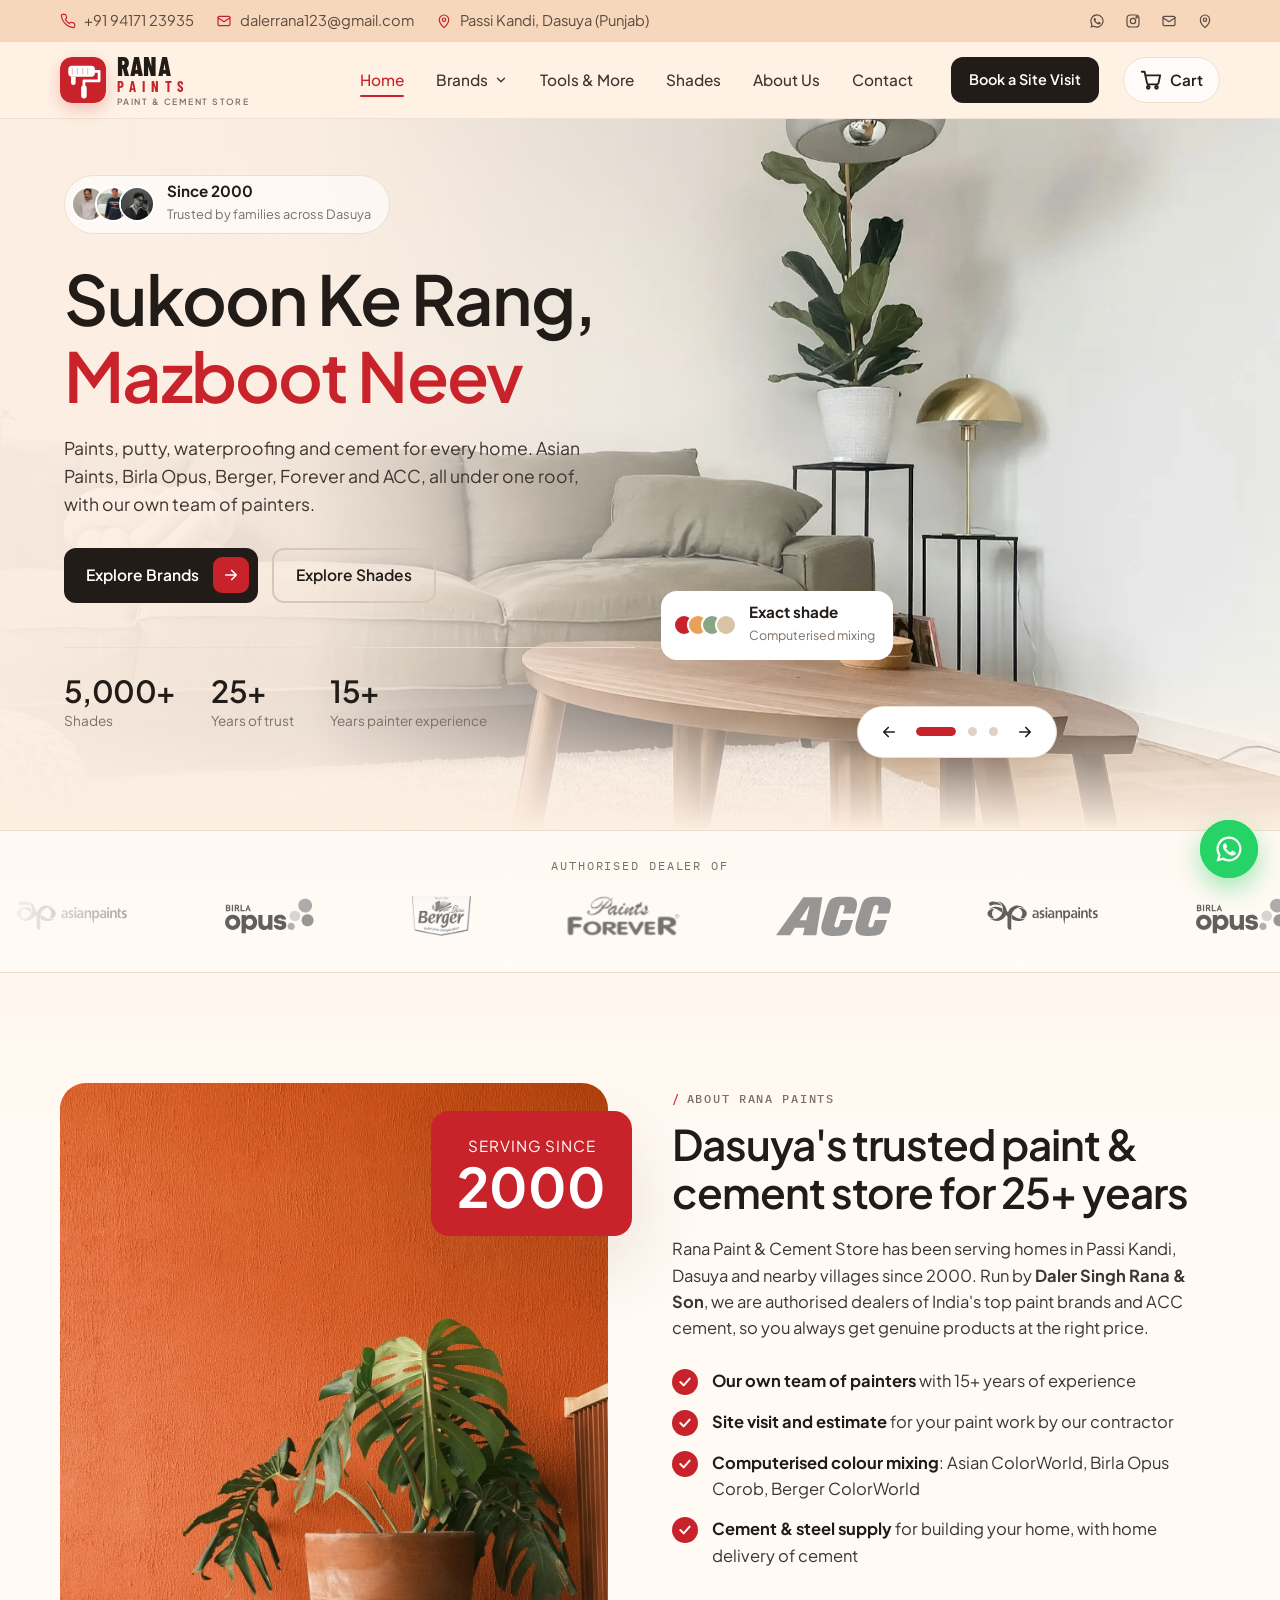
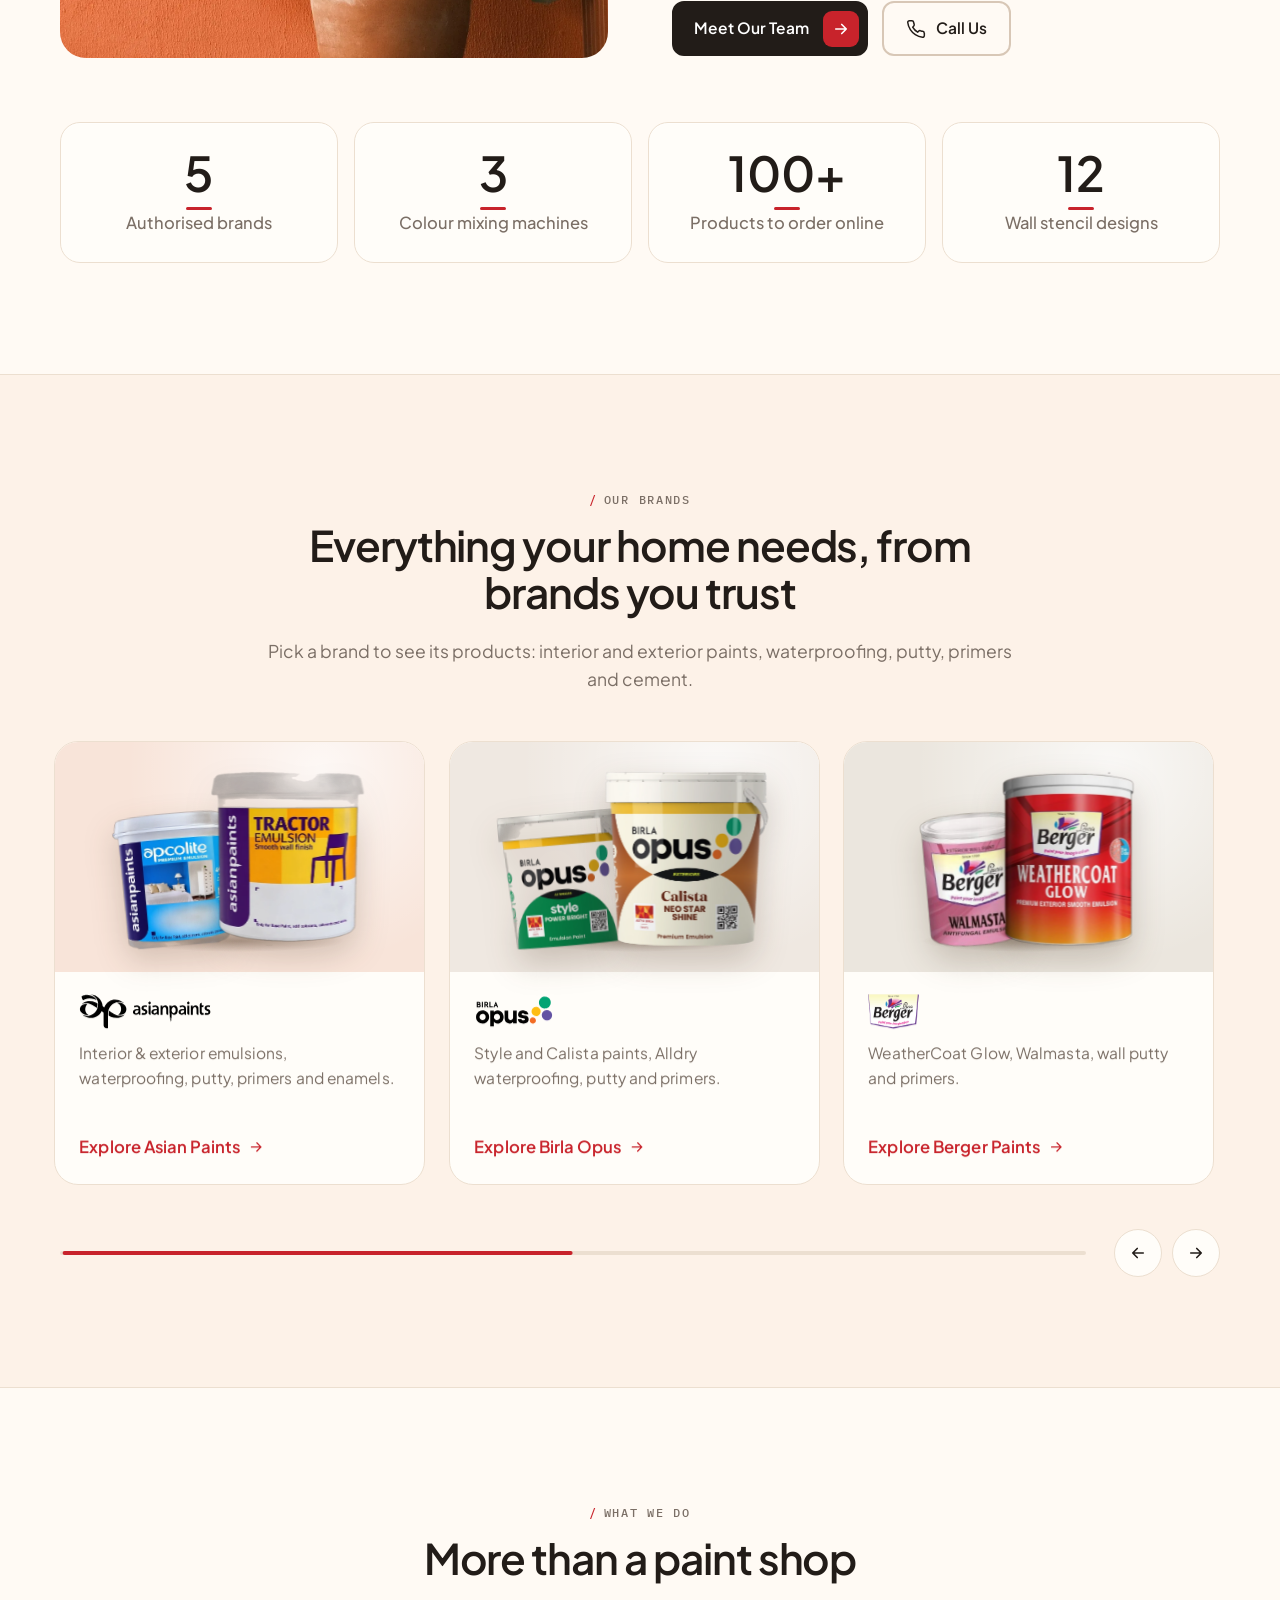
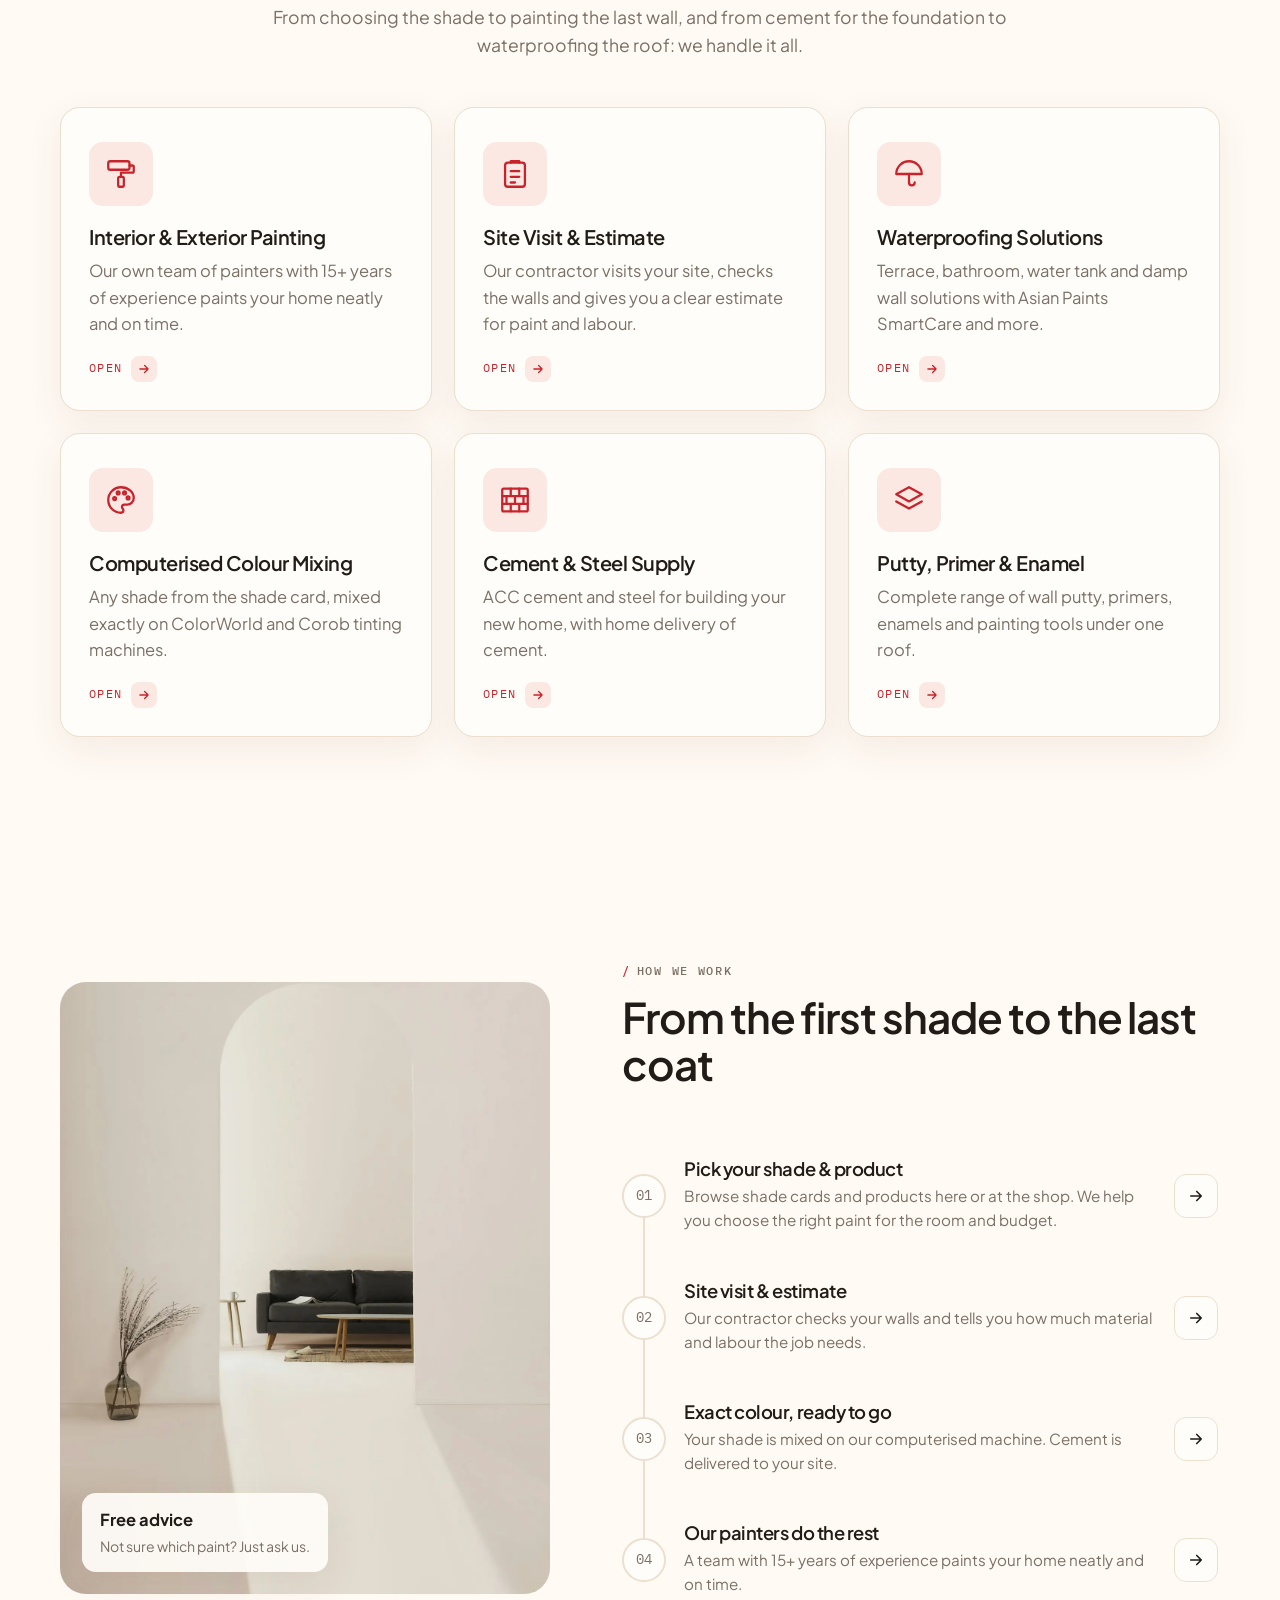
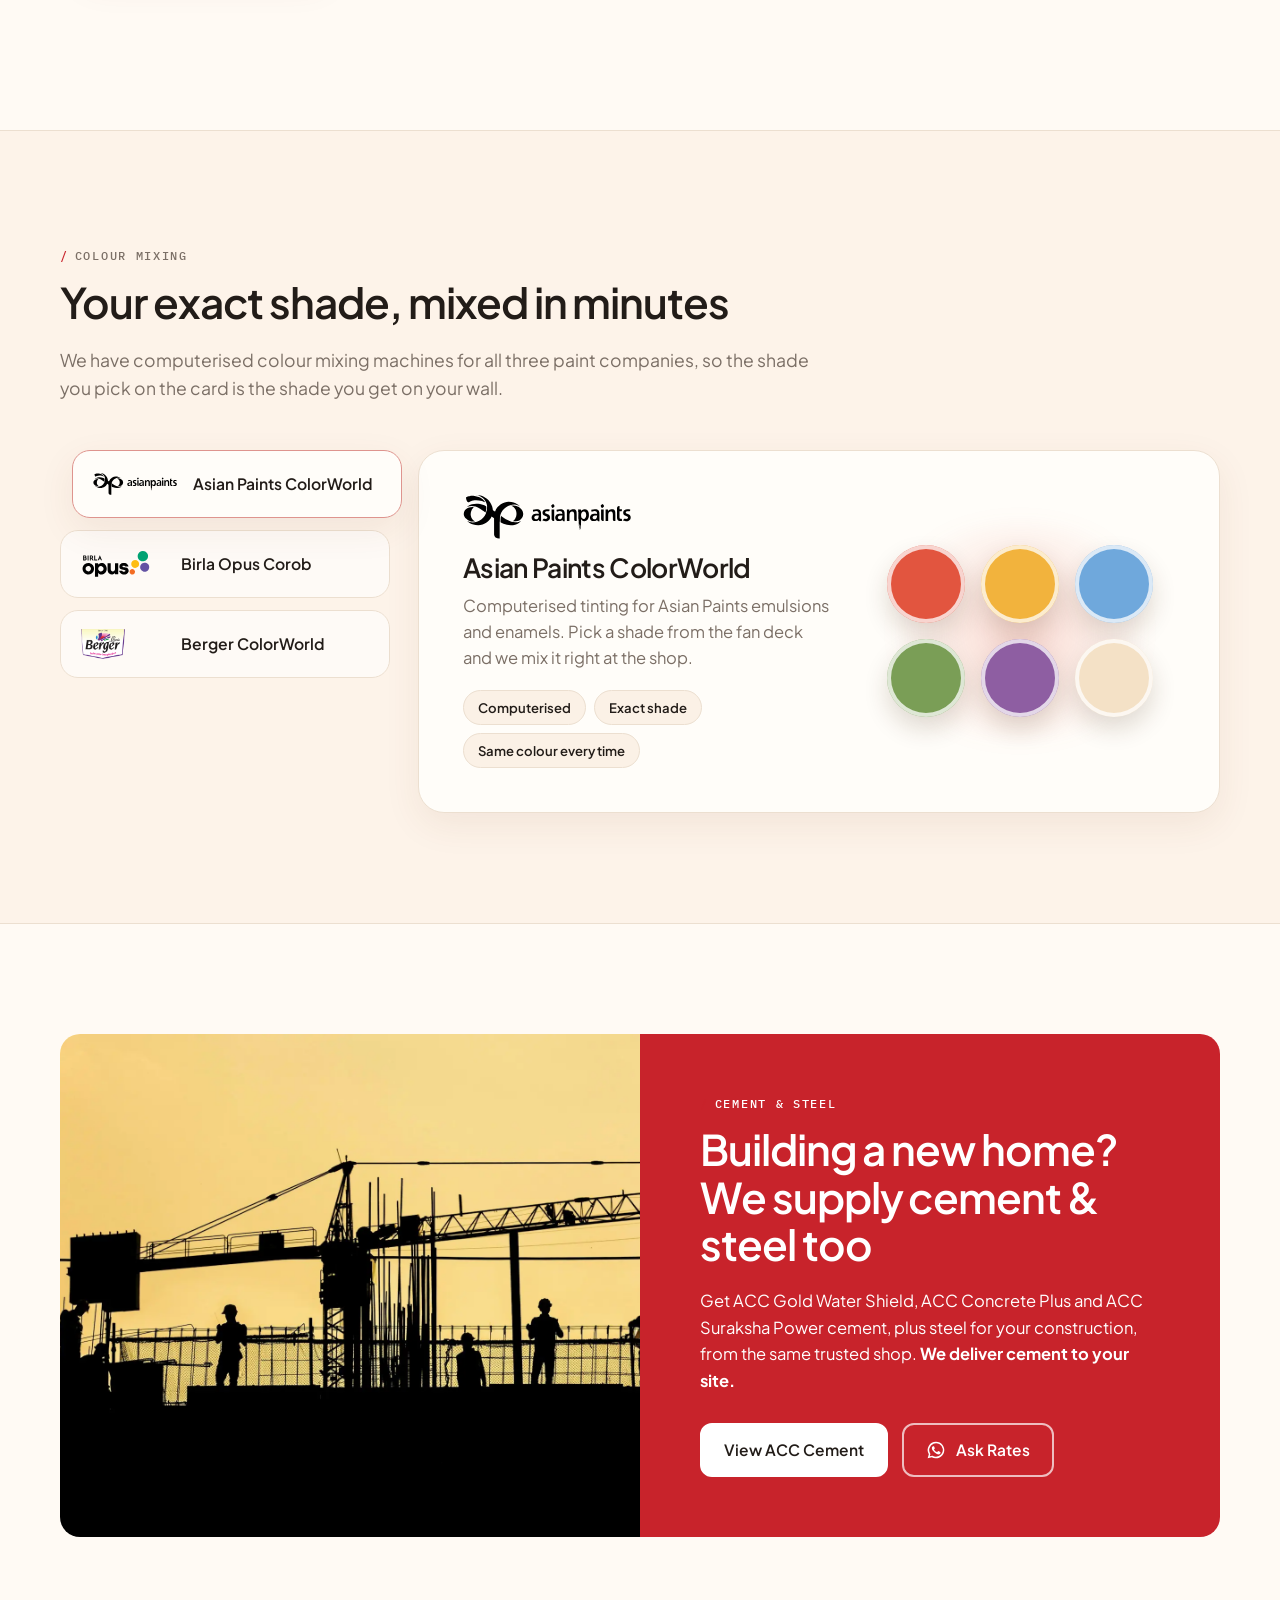
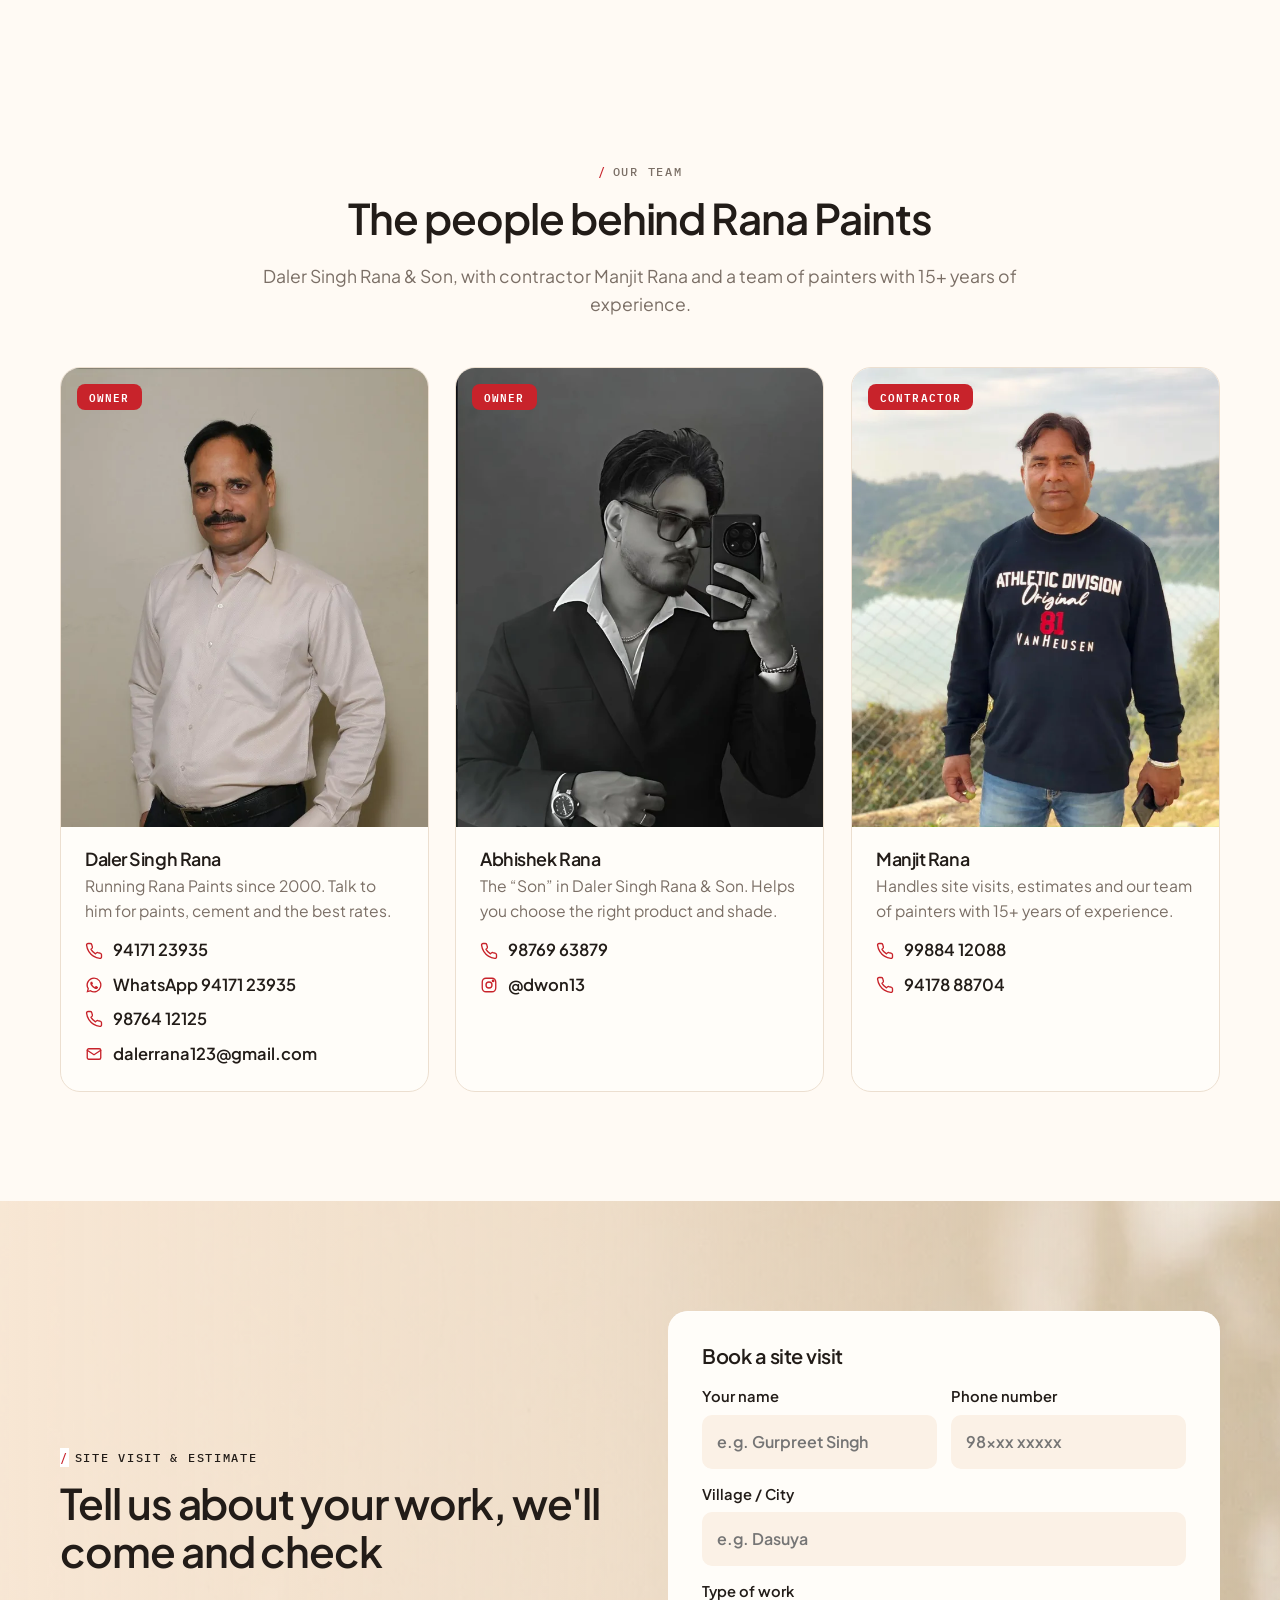
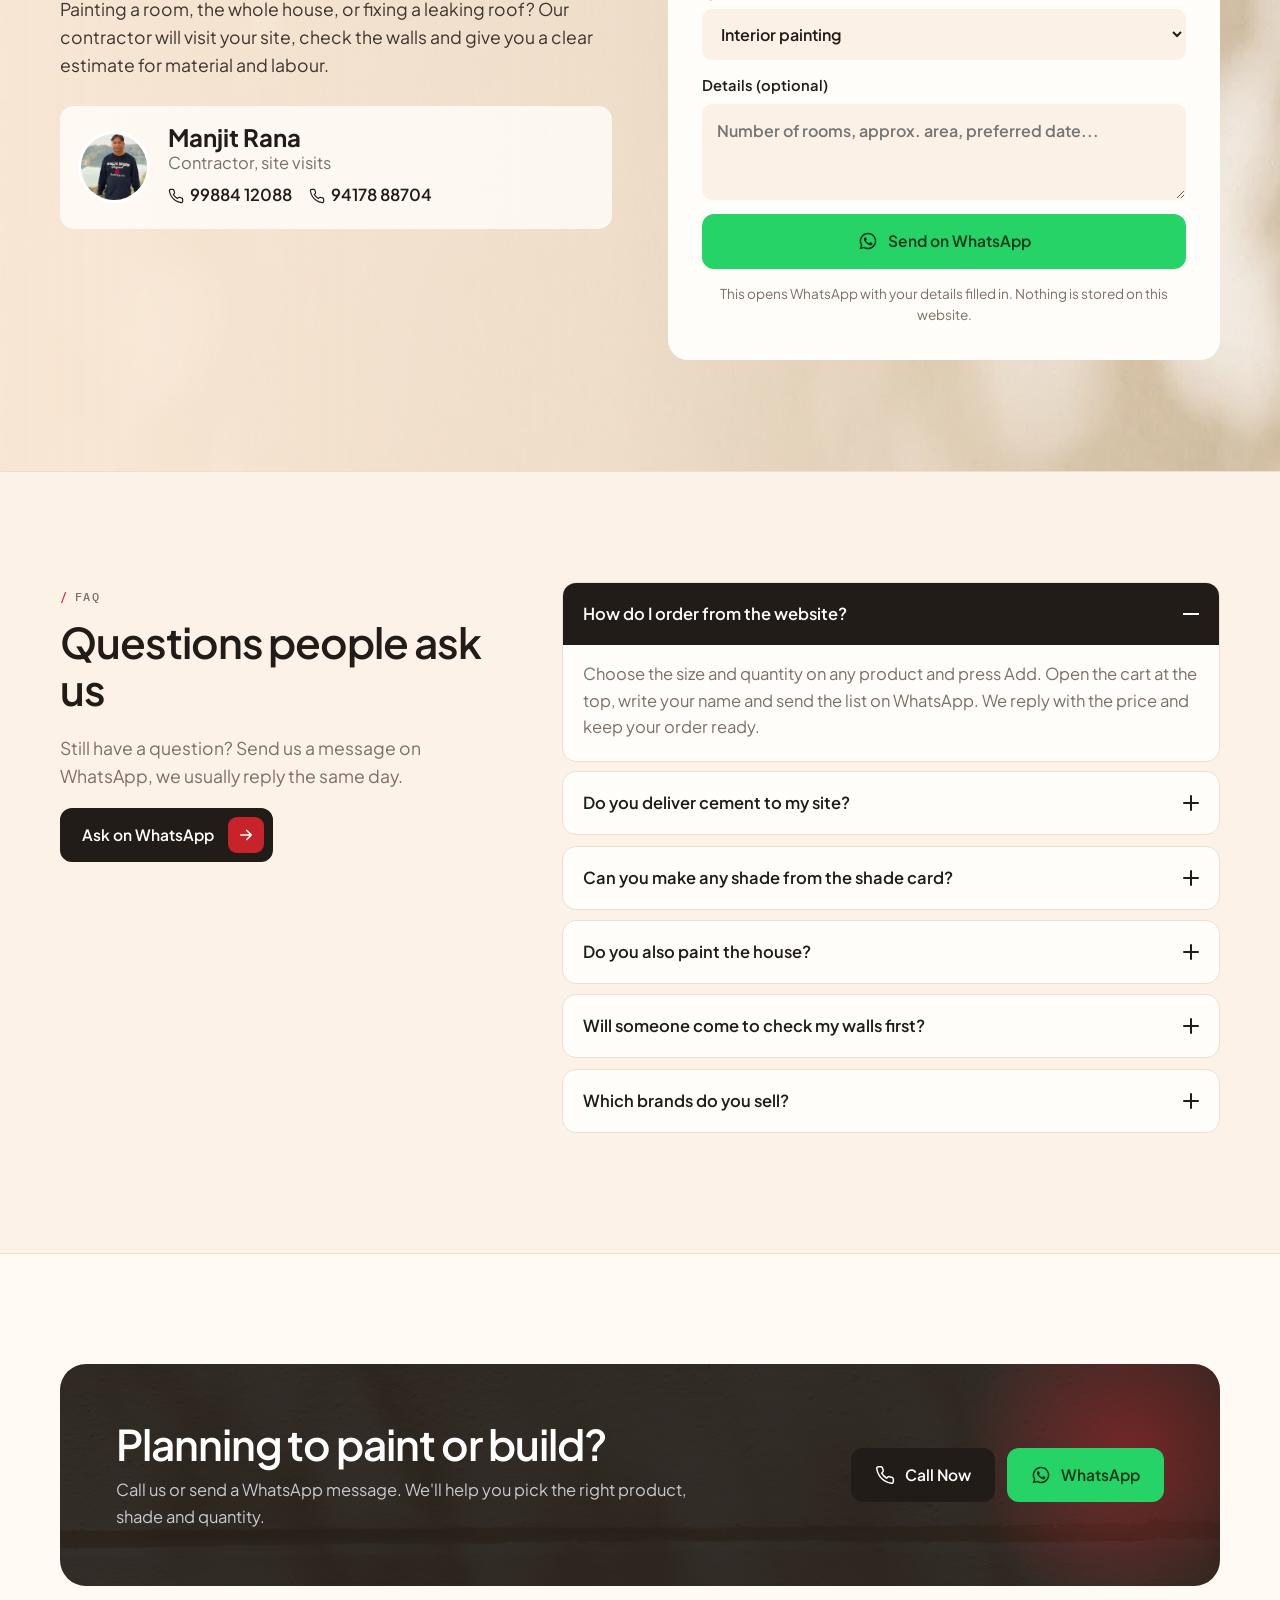
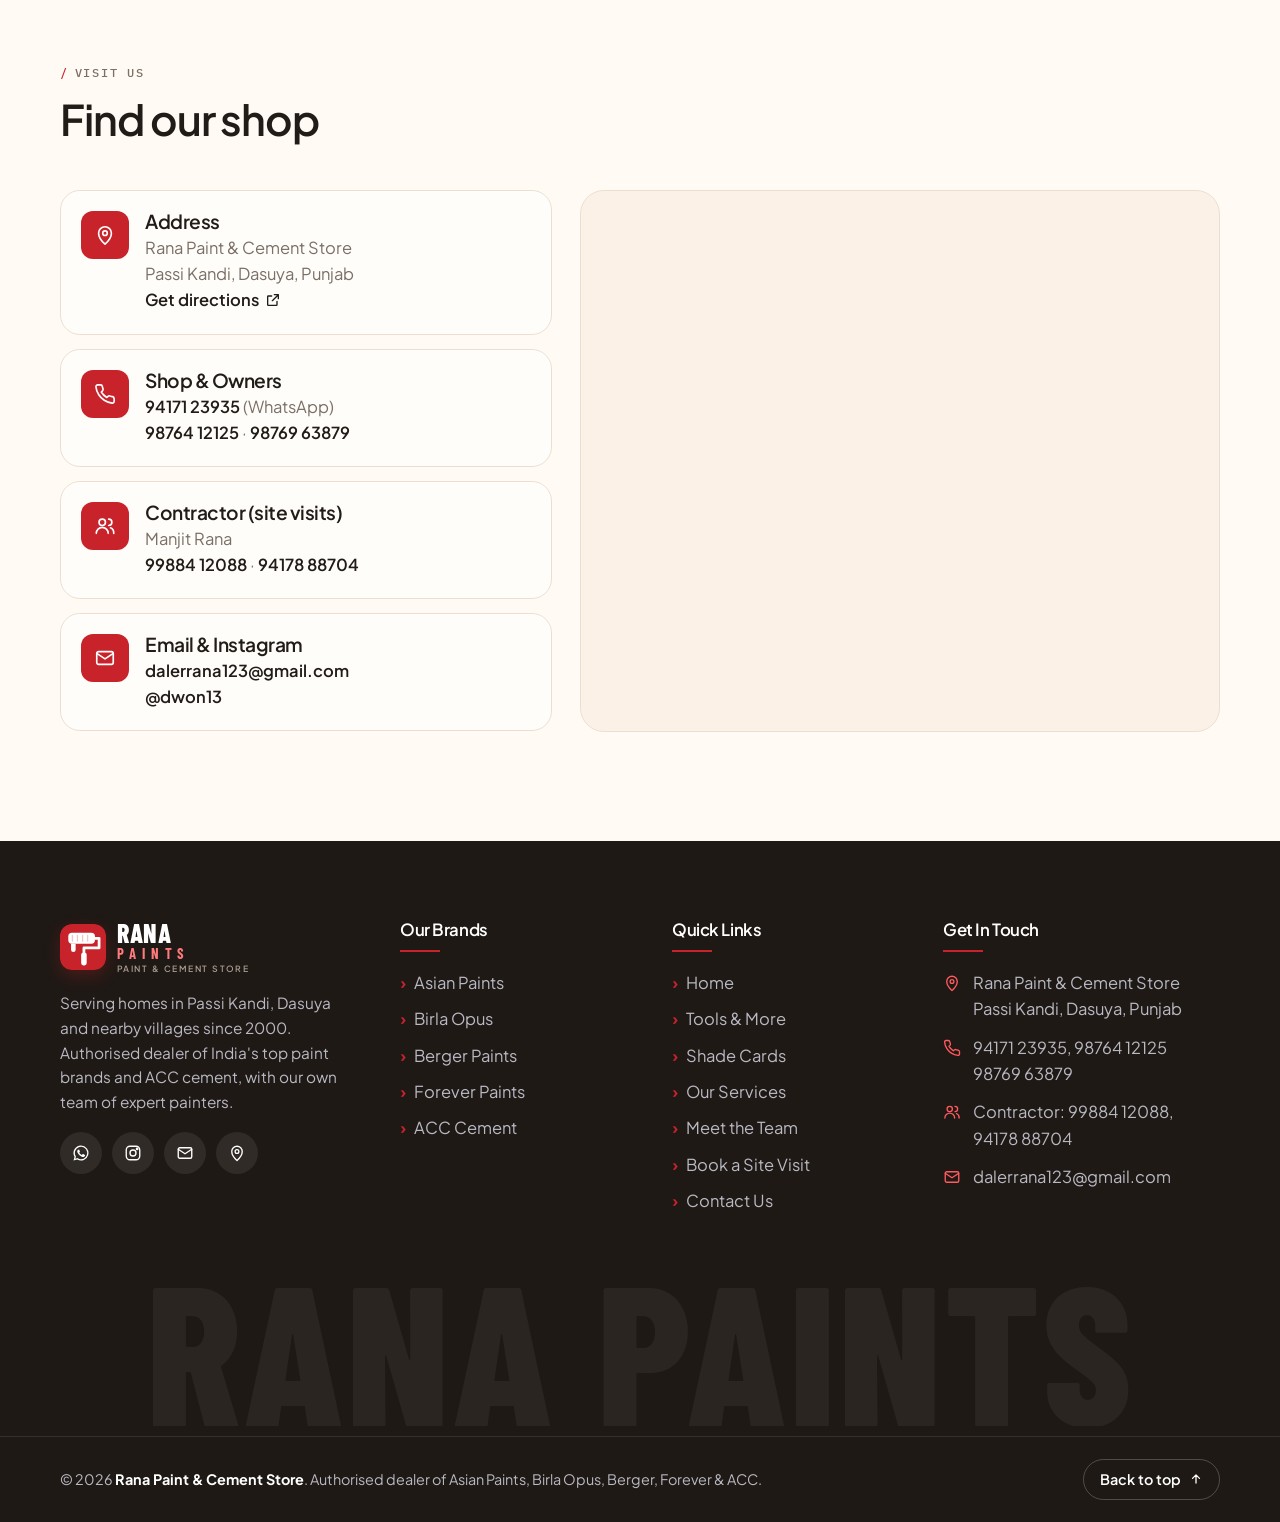
==== commit e9f29697: "Home: brands slider, scroll timeline for How we work, tabs for colour mixing Co-Authored-By: Claude " ====
--- a/index.html
+++ b/index.html
@@ -15,7 +15,7 @@
 <link rel="preconnect" href="https://fonts.gstatic.com" crossorigin>
 <link href="https://fonts.googleapis.com/css2?family=Barlow+Condensed:wght@600;700;800&amp;family=Plus+Jakarta+Sans:wght@400;500;600;700&amp;family=IBM+Plex+Mono:wght@500&amp;display=swap" rel="stylesheet">
 <link rel="stylesheet" href="css/style.css?v=10">
-<link rel="stylesheet" href="css/theme.css?v=22">
+<link rel="stylesheet" href="css/theme.css?v=24">
 <script type="application/ld+json">
 {
   "@context": "https://schema.org",
@@ -191,7 +191,8 @@
       <h2>Everything your home needs, from brands you trust</h2>
       <p>Pick a brand to see its products: interior and exterior paints, waterproofing, putty, primers and cement.</p>
     </div>
-    <div class="brands-grid">
+    <div class="bslider" data-slider>
+      <div class="brands-grid" data-track>
       <a class="brand-card reveal" href="asian-paints.html" style="--brand:#e0312f;--c:#f8e4d9" aria-label="Asian Paints">
         <div class="brand-card__in">
           <div class="brand-card__stage">
@@ -276,6 +277,14 @@
           </div>
         </div>
       </a>
+      </div>
+      <div class="bslider__bar">
+        <div class="bslider__prog" aria-hidden="true"><i></i></div>
+        <div class="bslider__btns">
+          <button type="button" class="bslider__btn" data-dir="-1" aria-label="Previous brands"><svg viewBox="0 0 24 24" fill="none" stroke="currentColor" stroke-width="2.2" stroke-linecap="round" stroke-linejoin="round" aria-hidden="true"><path d="M19 12H5M11 6l-6 6 6 6"/></svg></button>
+          <button type="button" class="bslider__btn" data-dir="1" aria-label="Next brands"><svg viewBox="0 0 24 24" fill="none" stroke="currentColor" stroke-width="2.2" stroke-linecap="round" stroke-linejoin="round" aria-hidden="true"><path d="M5 12h14M13 6l6 6-6 6"/></svg></button>
+        </div>
+      </div>
     </div>
   </div>
 </section>
@@ -432,24 +441,40 @@
       <h2>Your exact shade, mixed in minutes</h2>
       <p>We have computerised colour mixing machines for all three paint companies, so the shade you pick on the card is the shade you get on your wall.</p>
     </div>
-    <div class="machines">
-      <div class="machine reveal">
-        <img class="machine__logo" src="images/brands/asian-paints.svg" alt="" loading="lazy">
-        <h3>Asian Paints ColorWorld</h3>
-        <p>Computerised tinting for Asian Paints emulsions and enamels. Pick a shade from the fan deck and we mix it right at the shop.</p>
-        <div class="machine__dots"><span style="background:#e2553f"></span><span style="background:#f2b33d"></span><span style="background:#6fa8dc"></span><span style="background:#7a9e56"></span><span style="background:#8e5ea2"></span><span style="background:#f4e1c6"></span></div>
-      </div>
-      <div class="machine reveal">
-        <img class="machine__logo" src="images/brands/birla-opus.svg" alt="" loading="lazy">
-        <h3>Birla Opus Corob</h3>
-        <p>Corob machine for Birla Opus shades: consistent colour from the first bucket to the last.</p>
-        <div class="machine__dots"><span style="background:#5c7bbd"></span><span style="background:#e05a4f"></span><span style="background:#f0c24b"></span><span style="background:#6aa27a"></span><span style="background:#b08bc5"></span><span style="background:#efe5d2"></span></div>
-      </div>
-      <div class="machine reveal">
-        <img class="machine__logo" src="images/brands/berger-paints.png" alt="" loading="lazy">
-        <h3>Berger ColorWorld</h3>
-        <p>Berger tinting machine for WeatherCoat, Walmasta and more. Exact shade, every time.</p>
-        <div class="machine__dots"><span style="background:#7a3640"></span><span style="background:#6ca5a0"></span><span style="background:#bea793"></span><span style="background:#e29f88"></span><span style="background:#788598"></span><span style="background:#f5edea"></span></div>
+    <div class="mtabs reveal">
+      <div class="mtabs__list" role="tablist" aria-label="Colour mixing machines">
+        <button type="button" class="mtab is-active" role="tab" aria-selected="true" data-m="0"><img src="images/brands/asian-paints.svg" alt=""><span>Asian Paints ColorWorld</span></button>
+        <button type="button" class="mtab" role="tab" aria-selected="false" data-m="1"><img src="images/brands/birla-opus.svg" alt=""><span>Birla Opus Corob</span></button>
+        <button type="button" class="mtab" role="tab" aria-selected="false" data-m="2"><img src="images/brands/berger-paints.png" alt=""><span>Berger ColorWorld</span></button>
+      </div>
+      <div class="mtabs__panels">
+        <article class="mpanel is-active" role="tabpanel" data-m="0">
+          <div class="mpanel__text">
+            <img class="mpanel__logo" src="images/brands/asian-paints.svg" alt="" loading="lazy">
+            <h3>Asian Paints ColorWorld</h3>
+            <p>Computerised tinting for Asian Paints emulsions and enamels. Pick a shade from the fan deck and we mix it right at the shop.</p>
+            <ul class="mpanel__tags"><li>Computerised</li><li>Exact shade</li><li>Same colour every time</li></ul>
+          </div>
+          <div class="mpanel__dots" style="--glow:#e2553f"><span style="background:#e2553f"></span><span style="background:#f2b33d"></span><span style="background:#6fa8dc"></span><span style="background:#7a9e56"></span><span style="background:#8e5ea2"></span><span style="background:#f4e1c6"></span></div>
+        </article>
+        <article class="mpanel" role="tabpanel" data-m="1">
+          <div class="mpanel__text">
+            <img class="mpanel__logo" src="images/brands/birla-opus.svg" alt="" loading="lazy">
+            <h3>Birla Opus Corob</h3>
+            <p>Corob machine for Birla Opus shades: consistent colour from the first bucket to the last.</p>
+            <ul class="mpanel__tags"><li>Computerised</li><li>Exact shade</li><li>Same colour every time</li></ul>
+          </div>
+          <div class="mpanel__dots" style="--glow:#5c7bbd"><span style="background:#5c7bbd"></span><span style="background:#e05a4f"></span><span style="background:#f0c24b"></span><span style="background:#6aa27a"></span><span style="background:#b08bc5"></span><span style="background:#efe5d2"></span></div>
+        </article>
+        <article class="mpanel" role="tabpanel" data-m="2">
+          <div class="mpanel__text">
+            <img class="mpanel__logo" src="images/brands/berger-paints.png" alt="" loading="lazy">
+            <h3>Berger ColorWorld</h3>
+            <p>Berger tinting machine for WeatherCoat, Walmasta and more. Exact shade, every time.</p>
+            <ul class="mpanel__tags"><li>Computerised</li><li>Exact shade</li><li>Same colour every time</li></ul>
+          </div>
+          <div class="mpanel__dots" style="--glow:#7a3640"><span style="background:#7a3640"></span><span style="background:#6ca5a0"></span><span style="background:#bea793"></span><span style="background:#e29f88"></span><span style="background:#788598"></span><span style="background:#f5edea"></span></div>
+        </article>
       </div>
     </div>
   </div>
@@ -678,7 +703,7 @@
 </footer>
 <a class="fab-wa" href="https://wa.me/919417123935?text=Namaste%20Rana%20Paints%21%20I%20have%20a%20question." target="_blank" rel="noopener" aria-label="Chat on WhatsApp"><svg viewBox="0 0 24 24" fill="currentColor" aria-hidden="true"><path d="M12 2a10 10 0 0 0-8.6 15.1L2 22l5-1.3A10 10 0 1 0 12 2zm0 18.2a8.2 8.2 0 0 1-4.2-1.2l-.3-.2-3 .8.8-2.9-.2-.3A8.2 8.2 0 1 1 12 20.2z"/><path d="M16.6 14.1c-.3-.1-1.5-.7-1.7-.8-.2-.1-.4-.1-.6.1l-.8 1c-.1.2-.3.2-.5.1a6.7 6.7 0 0 1-3.3-2.9c-.3-.4.2-.4.8-1.4.1-.2 0-.3 0-.5l-.8-1.8c-.2-.5-.4-.4-.6-.4h-.5a1 1 0 0 0-.7.3 2.9 2.9 0 0 0-.9 2.2 5 5 0 0 0 1.1 2.7 11.5 11.5 0 0 0 4.4 3.9c1.6.7 2.3.8 3.1.6.5-.1 1.5-.6 1.7-1.2.2-.6.2-1.1.1-1.2l-.8-.3z"/></svg></a>
 <button class="to-top" type="button" aria-label="Back to top"><svg viewBox="0 0 24 24" fill="none" stroke="currentColor" stroke-width="2.4" stroke-linecap="round" stroke-linejoin="round" aria-hidden="true"><path d="M12 19V5M6 11l6-6 6 6"/></svg></button>
-<script src="js/main.js?v=8"></script>
+<script src="js/main.js?v=9"></script>
 <script src="js/cart.js?v=2"></script>
 </body>
 </html>
--- a/css/theme.css
+++ b/css/theme.css
@@ -531,3 +531,76 @@
 @media (min-width: 1280px) {
   .hero .hero__inner { max-width: 1560px; padding-left: clamp(40px, 5vw, 96px); padding-right: clamp(40px, 5vw, 96px); }
 }
+
+/* =========================================================
+   Brands slider: kheencho, ya arrow dabao
+   ========================================================= */
+.bslider { position: relative; }
+.brands-grid { display: flex; gap: 24px; overflow-x: auto; scroll-snap-type: x mandatory; scrollbar-width: none; overscroll-behavior-x: contain; cursor: grab; padding: 36px 6px 50px; margin: -36px -6px -14px; -webkit-overflow-scrolling: touch; }
+.brands-grid::-webkit-scrollbar { display: none; }
+.brands-grid.is-drag { cursor: grabbing; scroll-snap-type: none; }
+.brands-grid.is-drag * { user-select: none; }
+.brands-grid .brand-card { flex: 0 0 calc((100% - 48px) / 3); min-width: 0; scroll-snap-align: start; -webkit-user-drag: none; }
+.brands-grid img { -webkit-user-drag: none; }
+.bslider__bar { display: flex; align-items: center; gap: 28px; margin-top: 8px; }
+.bslider__prog { position: relative; flex: 1; height: 4px; border-radius: 4px; background: var(--line); overflow: hidden; }
+.bslider__prog i { position: absolute; left: 0; top: 0; bottom: 0; width: 40%; border-radius: 4px; background: var(--red); transition: transform .25s linear, width .3s; }
+.bslider__btns { display: flex; gap: 10px; }
+.bslider__btn { width: 48px; height: 48px; border-radius: 50%; border: 1px solid var(--line); background: var(--card); color: var(--ink); display: grid; place-items: center; cursor: pointer; transition: background .4s, color .4s, border-color .4s, transform .5s var(--ease), opacity .3s; }
+.bslider__btn svg { width: 18px; height: 18px; }
+.bslider__btn:hover:not(:disabled) { background: var(--red); border-color: var(--red); color: #fff; transform: scale(1.08); }
+.bslider__btn:disabled { opacity: .35; cursor: default; }
+@media (max-width: 1024px) { .brands-grid .brand-card { flex-basis: calc((100% - 24px) / 2); } }
+@media (max-width: 640px) { .brands-grid { gap: 16px; } .brands-grid .brand-card { flex-basis: 82%; } .bslider__bar { gap: 18px; } }
+
+/* =========================================================
+   How we work: scroll ke saath bharti timeline
+   ========================================================= */
+.steps { position: relative; border-top: 0; --lx: 22px; }
+.steps::before, .steps::after { content: ""; position: absolute; left: calc(var(--lx) - 1px); top: var(--t, 46px); width: 2px; border-radius: 2px; }
+.steps::before { height: var(--h, 70%); background: var(--line); }
+.steps::after { height: var(--f, 0px); background: var(--red); transition: height .2s linear; }
+.steps li { grid-template-columns: 44px 1fr 46px; border-bottom: 0; position: relative; }
+.steps__n { width: 44px; height: 44px; border-radius: 50%; display: grid; place-items: center; background: var(--card); border: 2px solid var(--line); color: var(--muted); font-size: .85rem; position: relative; z-index: 1; transition: background .5s var(--ease), color .5s, border-color .5s, box-shadow .6s var(--ease), transform .9s var(--ease); }
+.steps li.is-on .steps__n { background: var(--red); border-color: var(--red); color: #fff; box-shadow: 0 0 0 7px color-mix(in srgb, var(--red) 16%, transparent); }
+.steps li:hover { transform: none; padding-left: 0; }
+@media (max-width: 640px) { .steps { --lx: 18px; } .steps li { grid-template-columns: 36px 1fr; } .steps__n { width: 36px; height: 36px; } }
+
+/* =========================================================
+   Colour mixing: tabs
+   ========================================================= */
+.mtabs { display: grid; grid-template-columns: 330px 1fr; gap: 28px; align-items: stretch; }
+.mtabs__list { display: grid; gap: 12px; align-content: start; }
+.mtab { display: flex; align-items: center; gap: 16px; text-align: left; padding: 18px 20px; border-radius: 18px; border: 1px solid var(--line); background: rgba(255,255,255,.6); color: var(--ink); font: inherit; cursor: pointer; transition: background .5s var(--ease), border-color .5s, box-shadow .6s var(--ease), transform .7s var(--ease); }
+.mtab img { height: 30px; width: 84px; object-fit: contain; object-position: left; flex: none; }
+.mtab span { font-weight: 600; font-size: .98rem; line-height: 1.25; }
+.mtab:hover { transform: translateX(6px); }
+.mtab.is-active { background: var(--card); border-color: color-mix(in srgb, var(--red) 40%, var(--line)); box-shadow: var(--shadow); transform: translateX(12px); }
+.mtabs__panels { display: grid; }
+.mpanel { grid-area: 1 / 1; display: grid; grid-template-columns: 1.1fr .9fr; gap: 32px; align-items: center; padding: 44px; border-radius: 26px; background: var(--card); border: 1px solid var(--line); box-shadow: var(--shadow); opacity: 0; visibility: hidden; transform: translateY(20px); transition: opacity .7s var(--ease), transform .8s var(--ease), visibility .7s; }
+.mpanel.is-active { opacity: 1; visibility: visible; transform: none; }
+.mpanel__logo { height: 44px; width: auto; max-width: 170px; object-fit: contain; object-position: left; margin-bottom: 14px; }
+.mpanel h3 { font-size: 1.65rem; margin: 0 0 10px; }
+.mpanel p { color: var(--muted); margin: 0 0 18px; }
+.mpanel__tags { display: flex; flex-wrap: wrap; gap: 8px; margin: 0; padding: 0; list-style: none; }
+.mpanel__tags li { padding: 6px 14px; border-radius: 999px; font-size: .82rem; font-weight: 600; color: var(--ink); background: var(--bg-soft); border: 1px solid var(--line); }
+.mpanel__dots { position: relative; display: grid; grid-template-columns: repeat(3, 1fr); gap: 16px; justify-items: center; padding: 22px; }
+.mpanel__dots::before { content: ""; position: absolute; inset: 0; border-radius: 50%; background: radial-gradient(circle, color-mix(in srgb, var(--glow, var(--red)) 22%, transparent), transparent 68%); filter: blur(10px); }
+.mpanel__dots span { position: relative; width: 78px; height: 78px; border-radius: 50%; box-shadow: inset 0 0 0 4px rgba(255,255,255,.75), 0 12px 24px rgba(60, 35, 15, .16); transform: scale(0); }
+.mpanel.is-active .mpanel__dots span { animation: dotpop .8s var(--ease) both; }
+.mpanel.is-active .mpanel__dots span:nth-child(2) { animation-delay: .08s; }
+.mpanel.is-active .mpanel__dots span:nth-child(3) { animation-delay: .16s; }
+.mpanel.is-active .mpanel__dots span:nth-child(4) { animation-delay: .24s; }
+.mpanel.is-active .mpanel__dots span:nth-child(5) { animation-delay: .32s; }
+.mpanel.is-active .mpanel__dots span:nth-child(6) { animation-delay: .4s; }
+@keyframes dotpop { 0% { transform: scale(0) translateY(-30px); } 60% { transform: scale(1.12) translateY(0); } 100% { transform: scale(1); } }
+@media (max-width: 900px) {
+  .mtabs { grid-template-columns: 1fr; gap: 18px; }
+  .mtab img { width: 56px; }
+  .mtabs__list { grid-auto-flow: column; grid-auto-columns: minmax(250px, 1fr); overflow-x: auto; scrollbar-width: none; padding-bottom: 4px; }
+  .mtabs__list::-webkit-scrollbar { display: none; }
+  .mtab:hover, .mtab.is-active { transform: none; }
+  .mpanel { grid-template-columns: 1fr; padding: 28px; gap: 22px; }
+  .mpanel__dots span { width: 62px; height: 62px; }
+}
+@media (prefers-reduced-motion: reduce) { .mpanel__dots span { transform: none; animation: none !important; } }
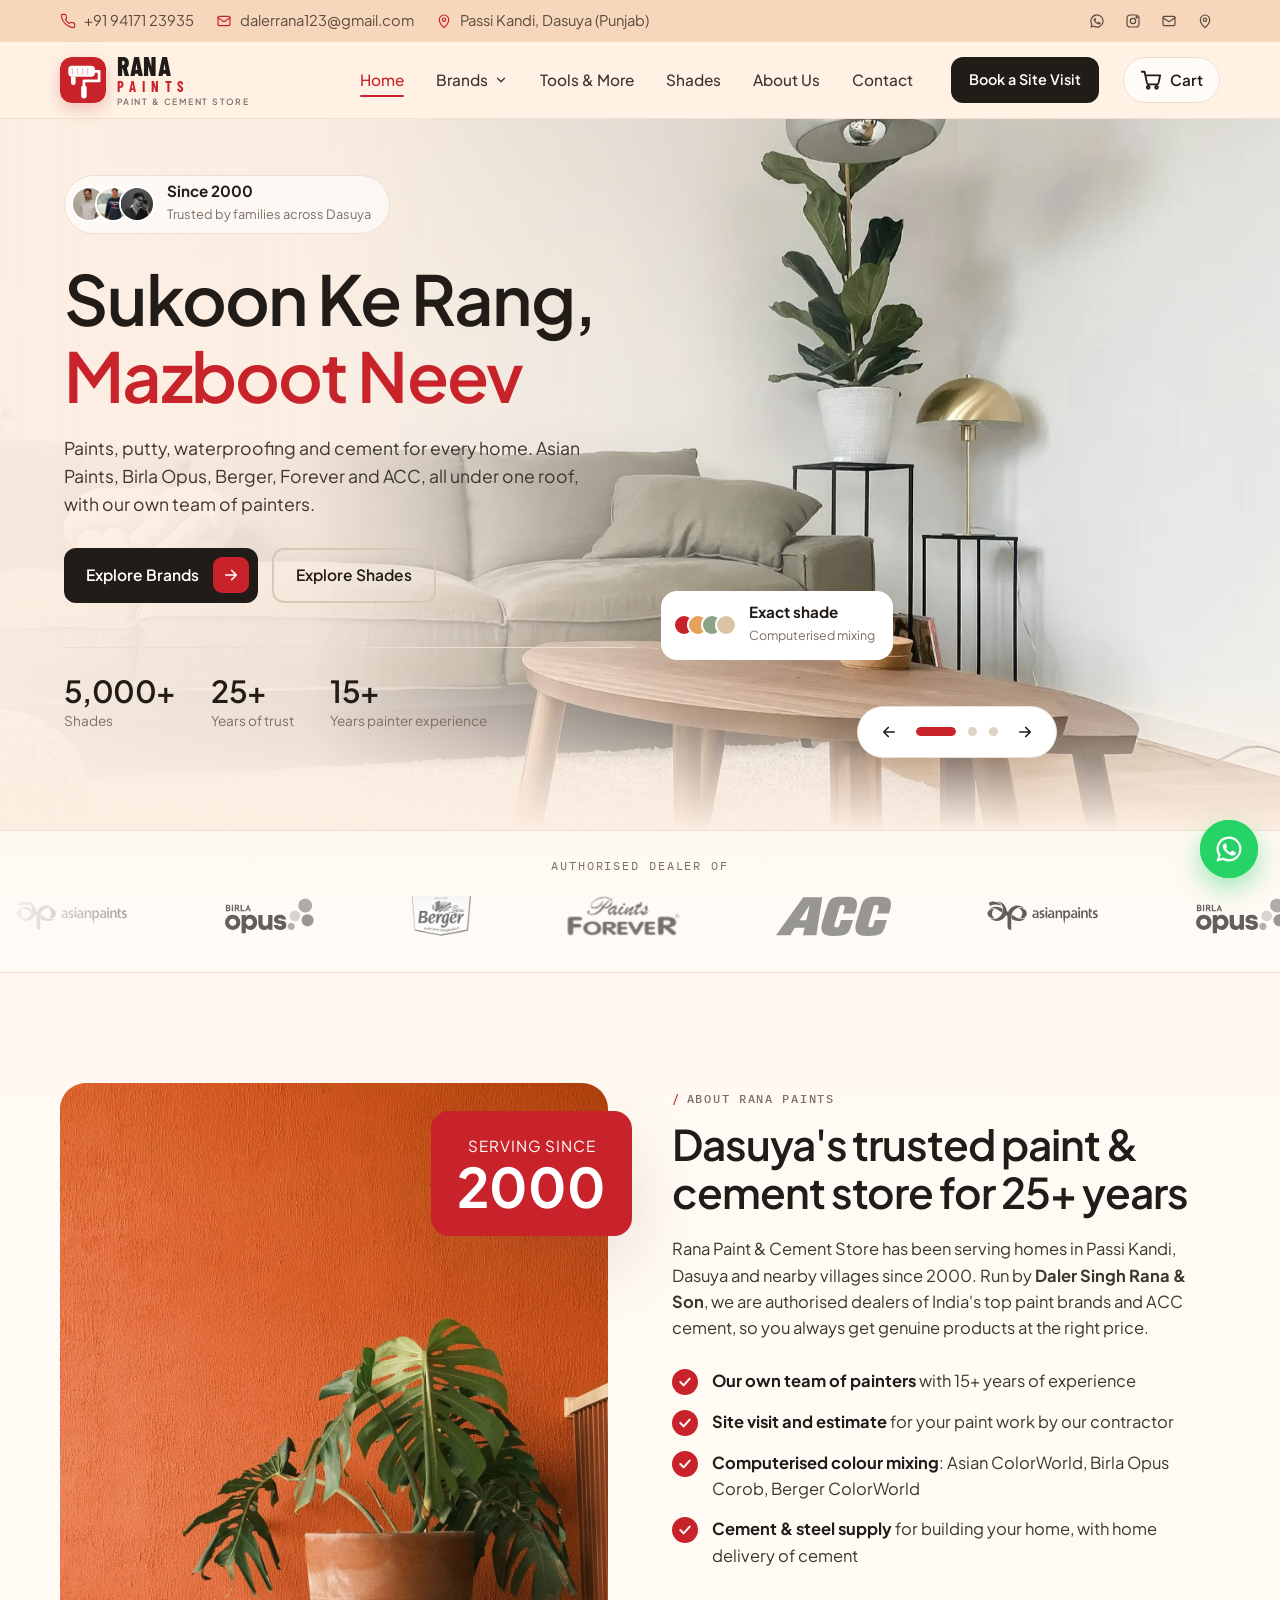
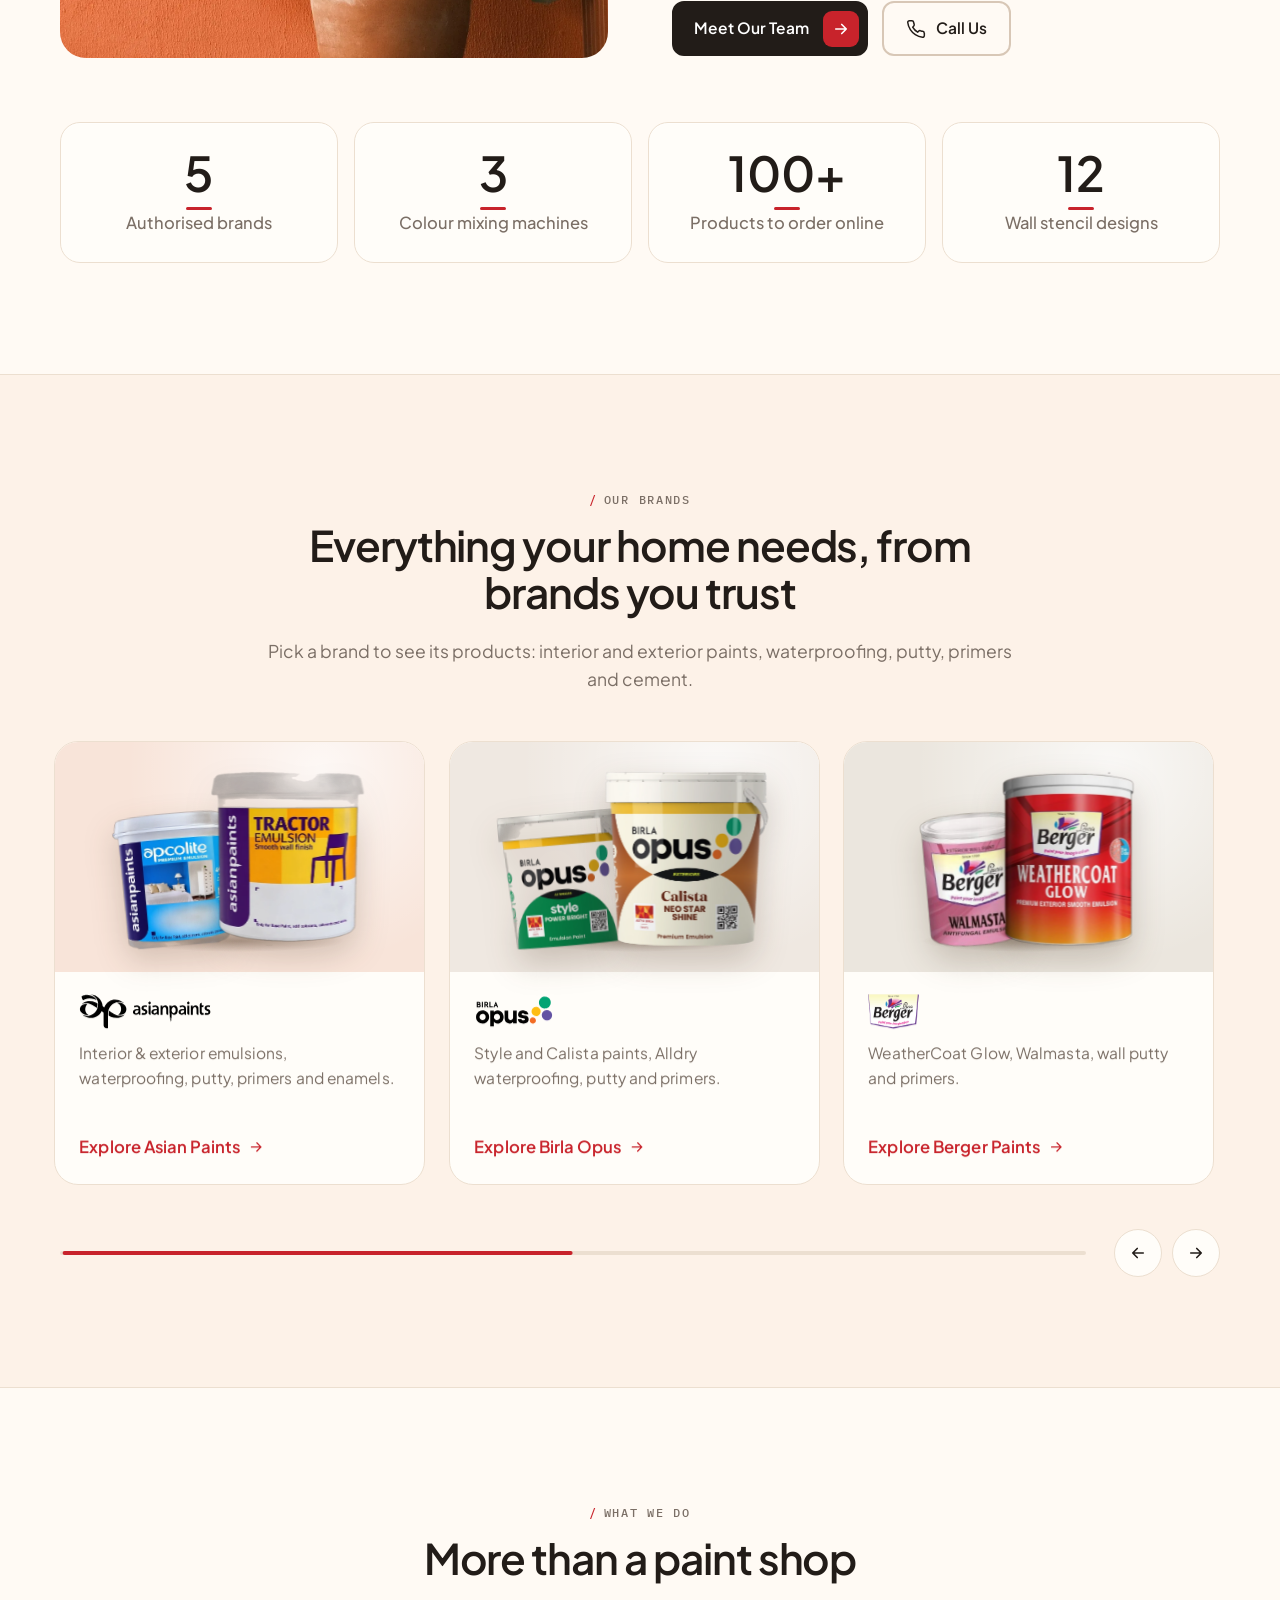
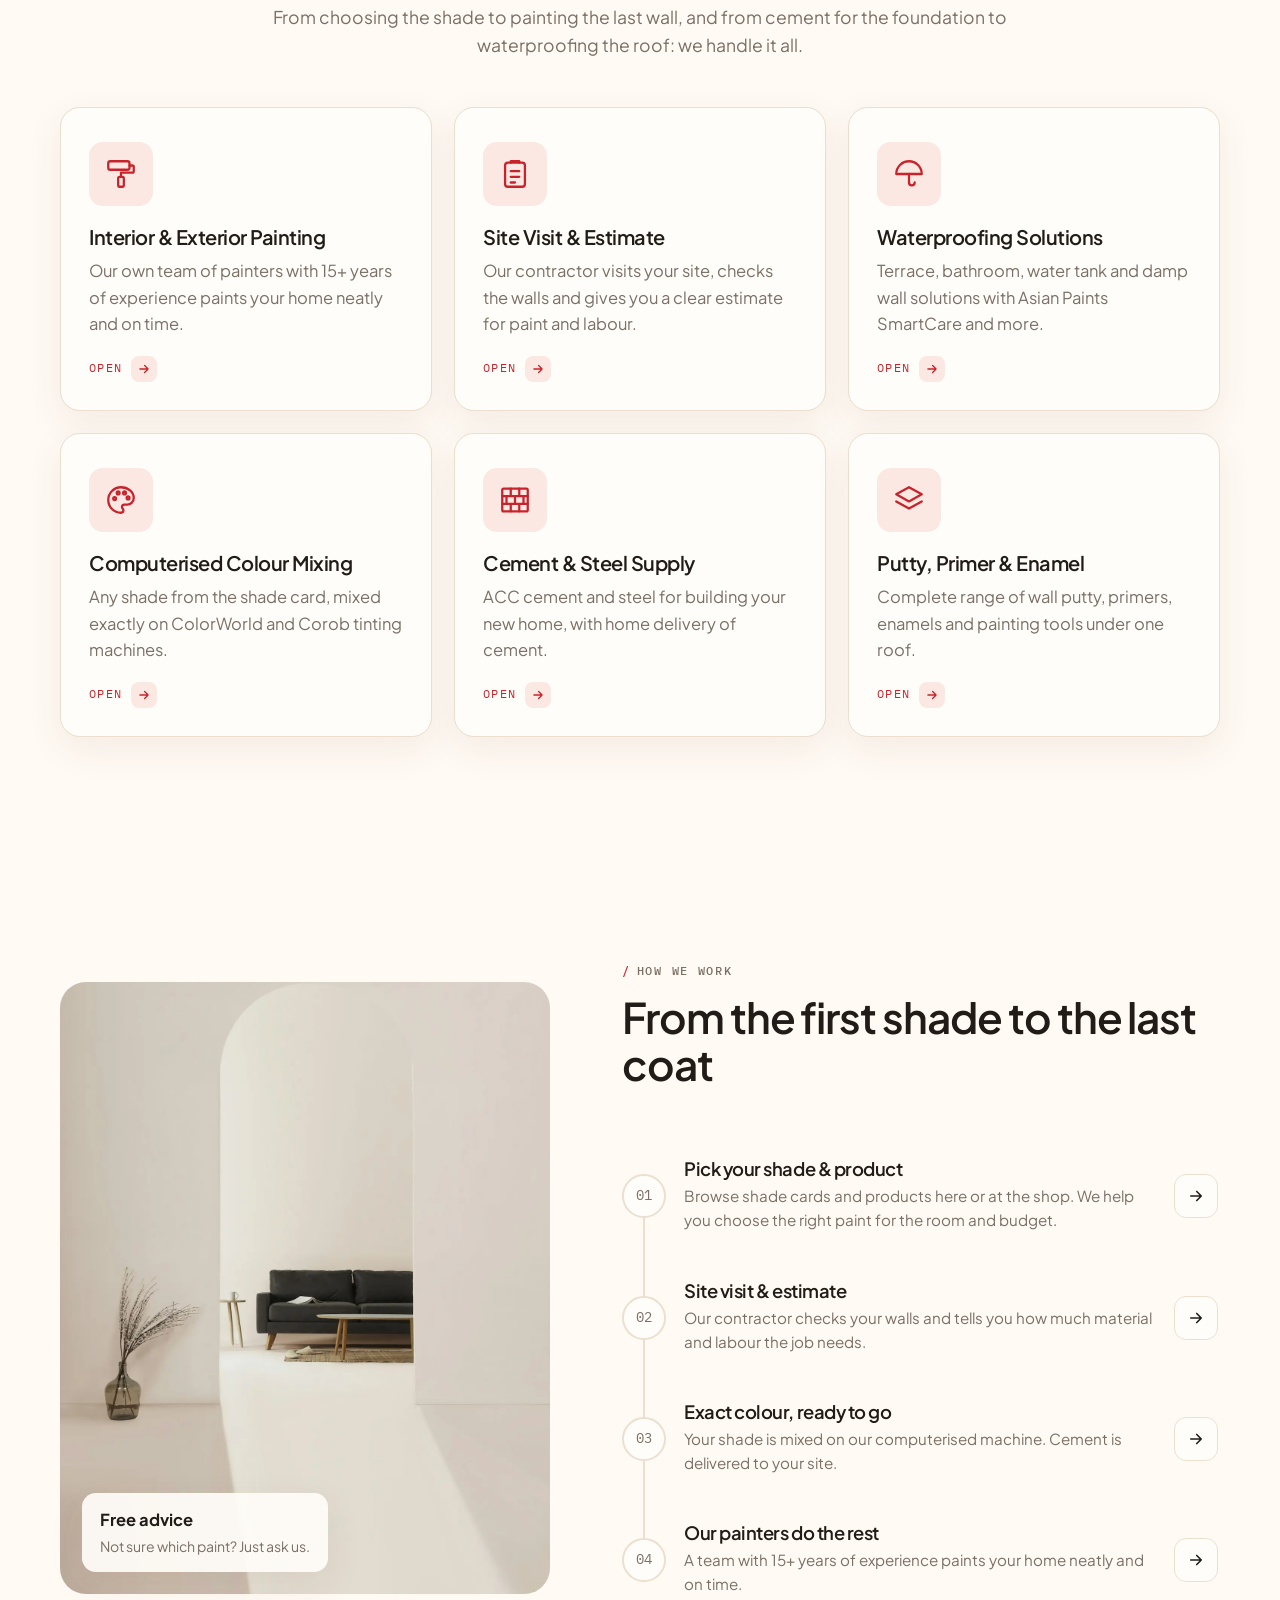
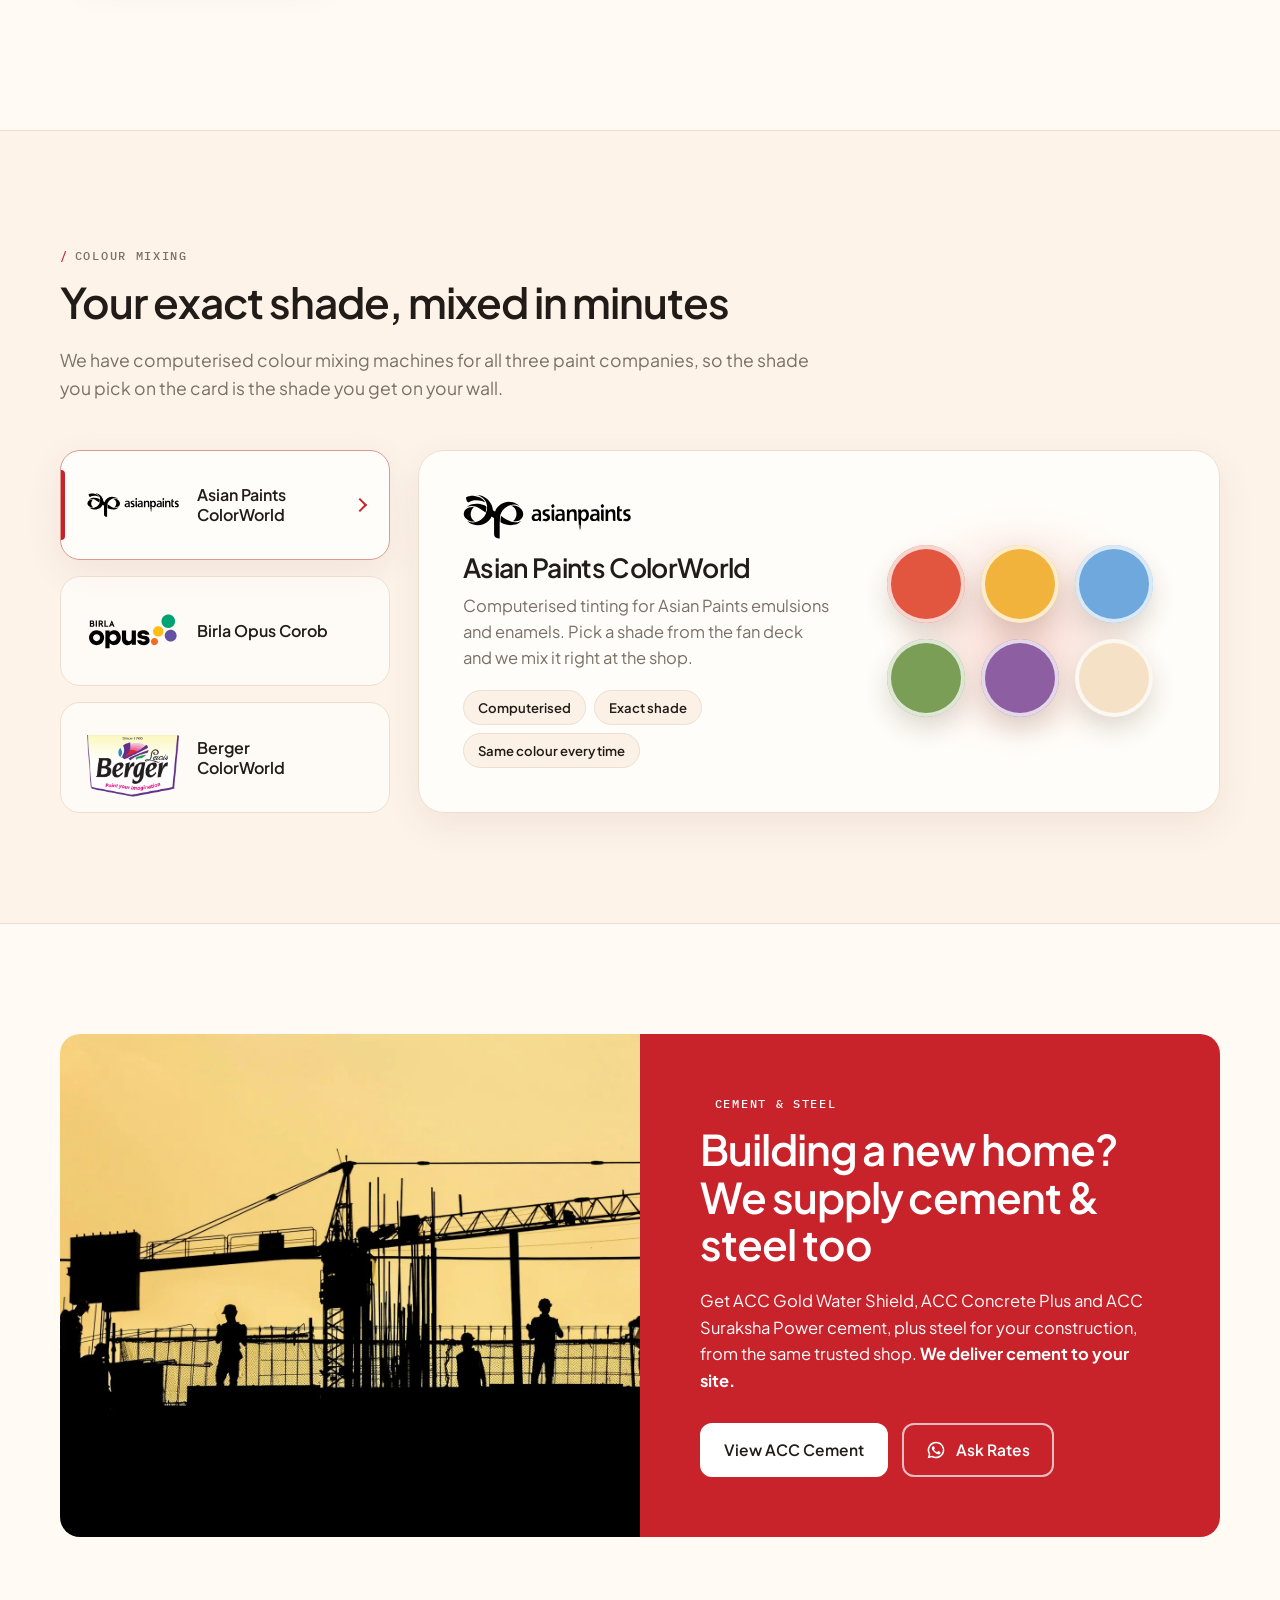
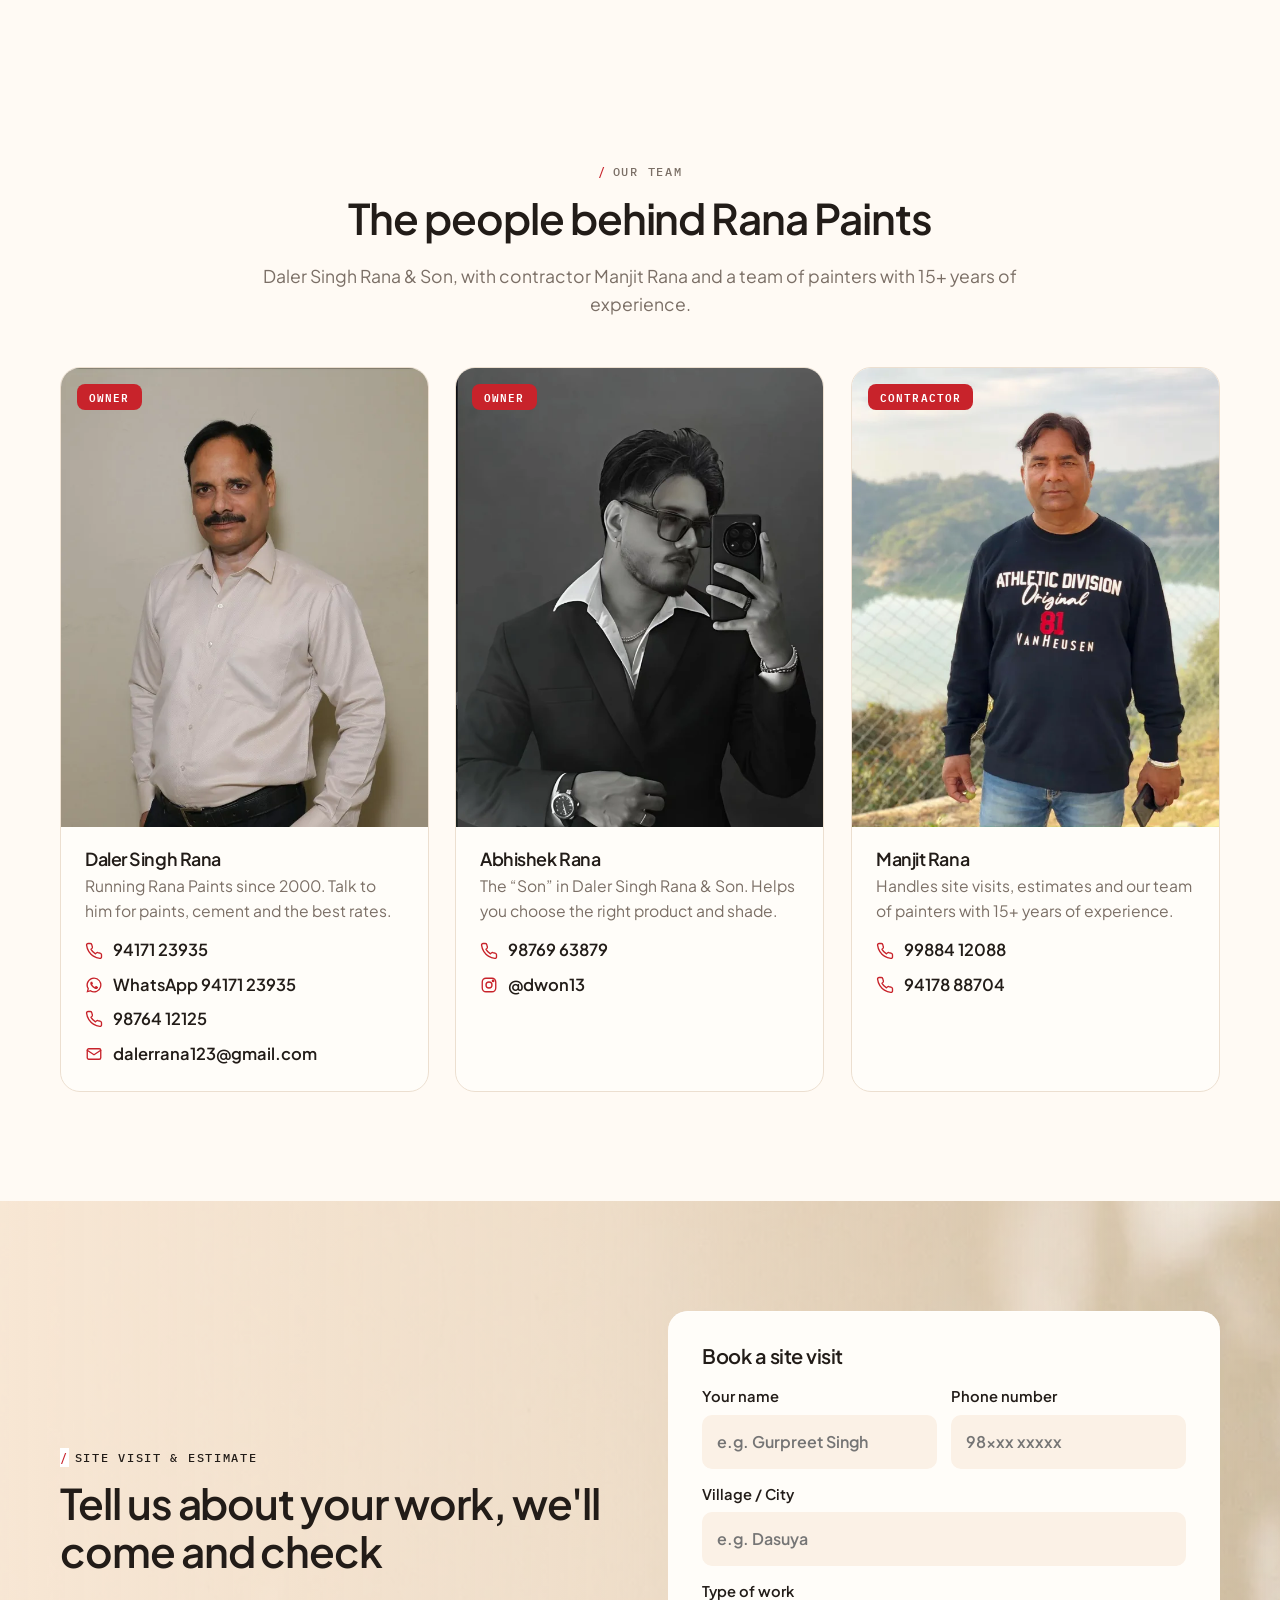
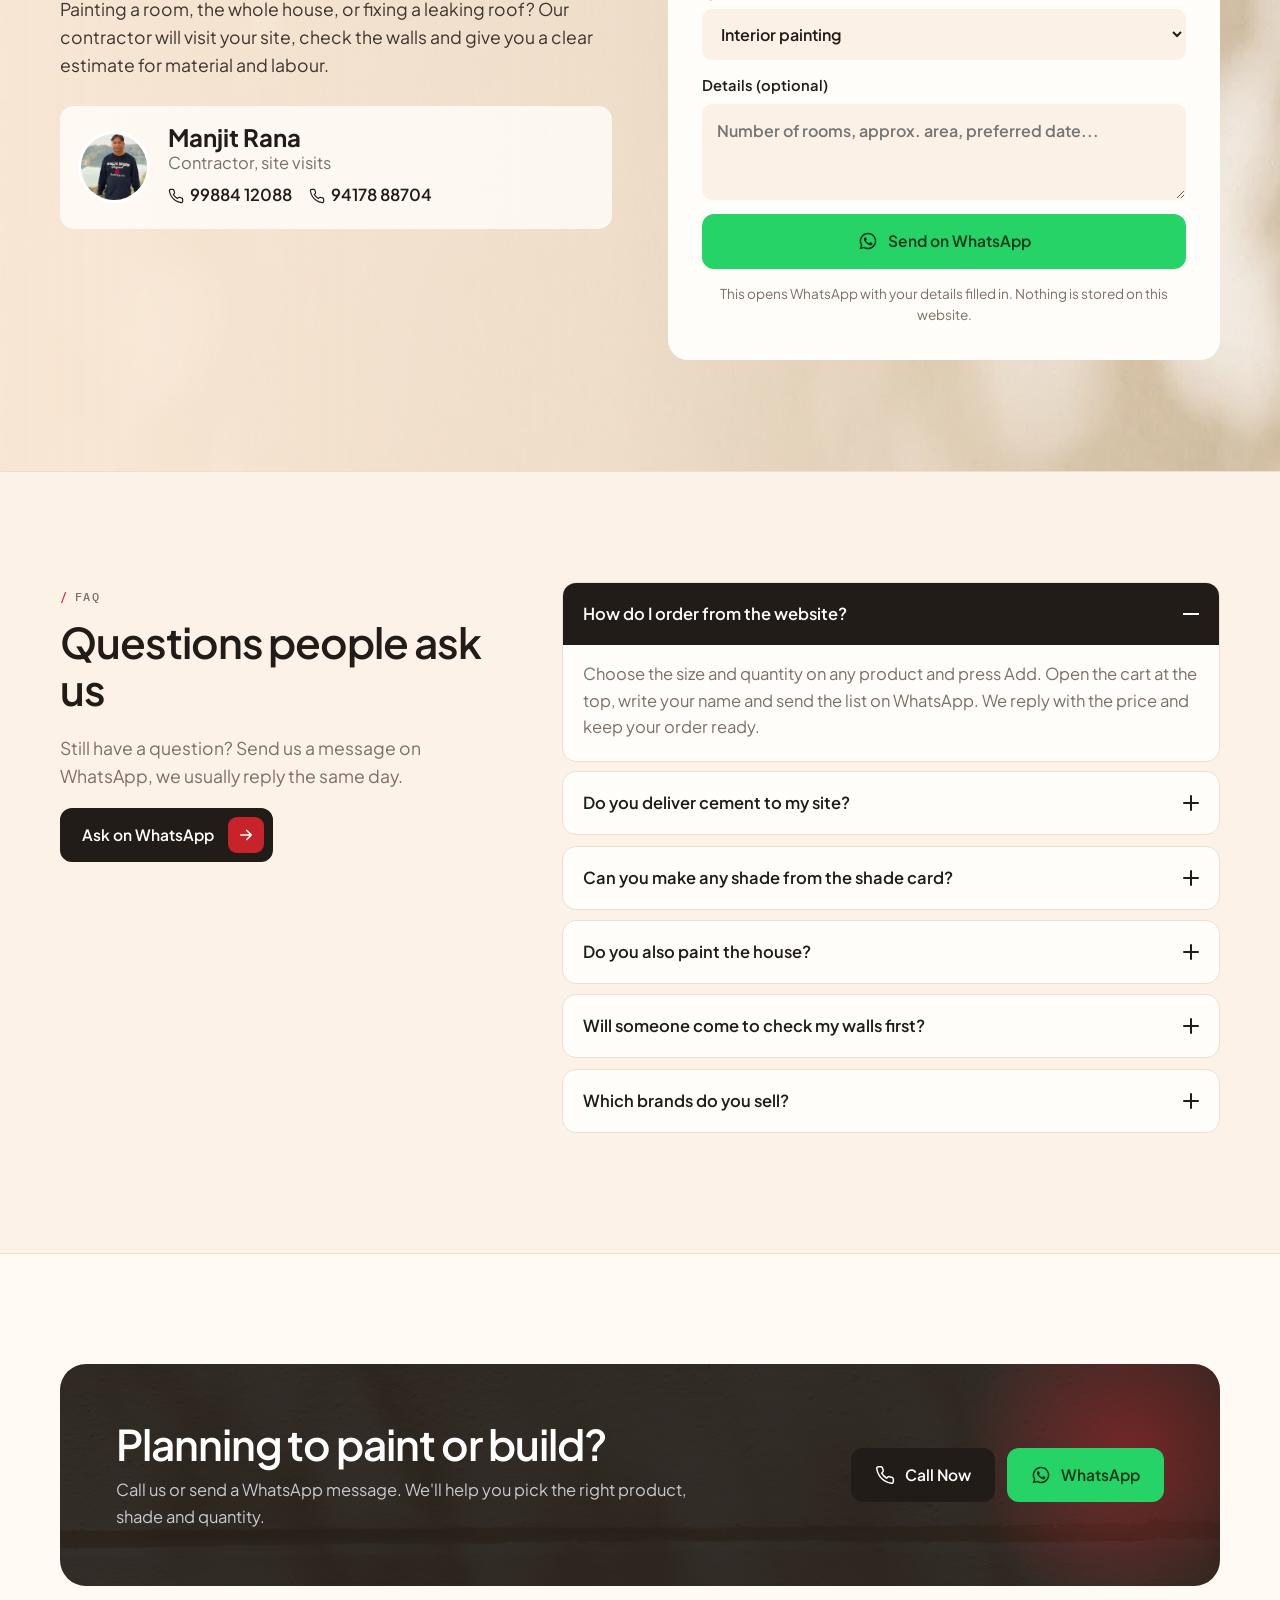
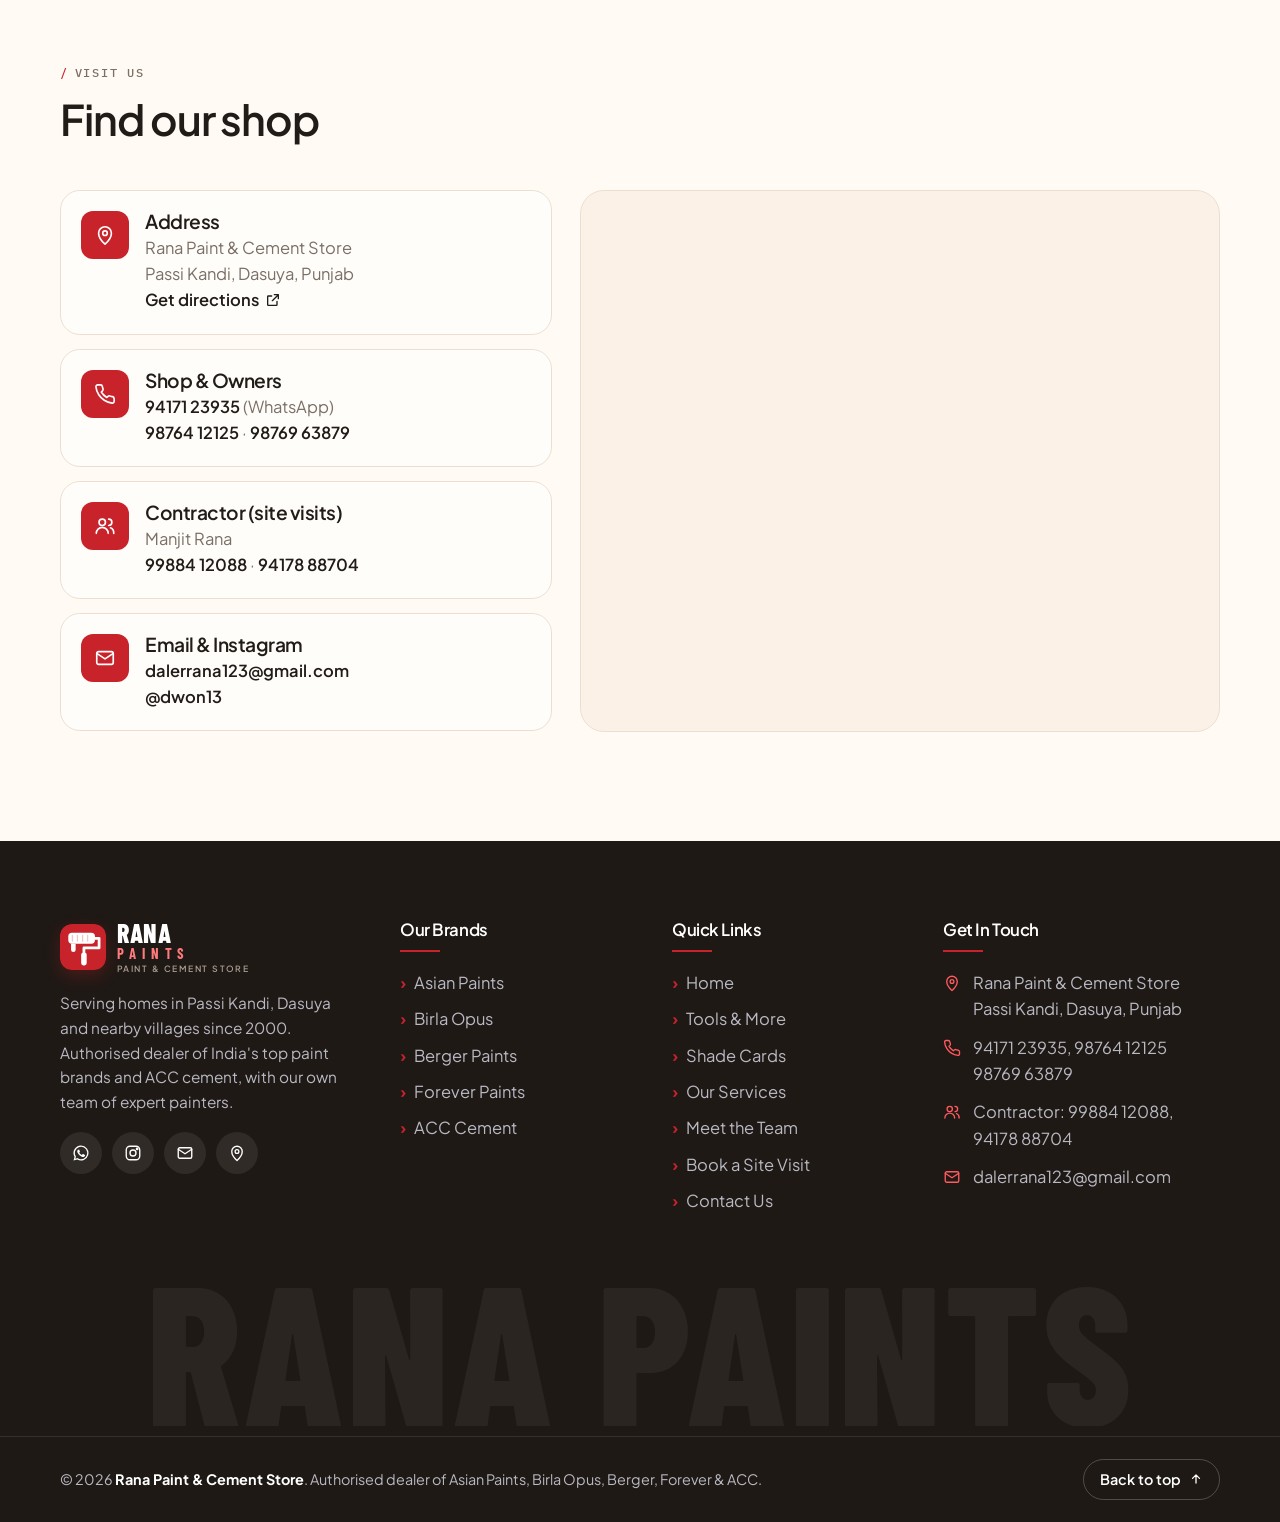
==== commit a1c534e2: "Colour mixing tabs: equal-height tabs, switch on hover Co-Authored-By: Claude Sonnet 5.5 <noreply@an" ====
--- a/index.html
+++ b/index.html
@@ -15,7 +15,7 @@
 <link rel="preconnect" href="https://fonts.gstatic.com" crossorigin>
 <link href="https://fonts.googleapis.com/css2?family=Barlow+Condensed:wght@600;700;800&amp;family=Plus+Jakarta+Sans:wght@400;500;600;700&amp;family=IBM+Plex+Mono:wght@500&amp;display=swap" rel="stylesheet">
 <link rel="stylesheet" href="css/style.css?v=10">
-<link rel="stylesheet" href="css/theme.css?v=24">
+<link rel="stylesheet" href="css/theme.css?v=25">
 <script type="application/ld+json">
 {
   "@context": "https://schema.org",
@@ -443,9 +443,9 @@
     </div>
     <div class="mtabs reveal">
       <div class="mtabs__list" role="tablist" aria-label="Colour mixing machines">
-        <button type="button" class="mtab is-active" role="tab" aria-selected="true" data-m="0"><img src="images/brands/asian-paints.svg" alt=""><span>Asian Paints ColorWorld</span></button>
-        <button type="button" class="mtab" role="tab" aria-selected="false" data-m="1"><img src="images/brands/birla-opus.svg" alt=""><span>Birla Opus Corob</span></button>
-        <button type="button" class="mtab" role="tab" aria-selected="false" data-m="2"><img src="images/brands/berger-paints.png" alt=""><span>Berger ColorWorld</span></button>
+        <button type="button" class="mtab is-active" role="tab" aria-selected="true" data-m="0"><span class="mtab__logo"><img src="images/brands/asian-paints.svg" alt=""></span><span class="mtab__name">Asian Paints ColorWorld</span></button>
+        <button type="button" class="mtab" role="tab" aria-selected="false" data-m="1"><span class="mtab__logo"><img src="images/brands/birla-opus.svg" alt=""></span><span class="mtab__name">Birla Opus Corob</span></button>
+        <button type="button" class="mtab" role="tab" aria-selected="false" data-m="2"><span class="mtab__logo"><img src="images/brands/berger-paints.png" alt=""></span><span class="mtab__name">Berger ColorWorld</span></button>
       </div>
       <div class="mtabs__panels">
         <article class="mpanel is-active" role="tabpanel" data-m="0">
@@ -703,7 +703,7 @@
 </footer>
 <a class="fab-wa" href="https://wa.me/919417123935?text=Namaste%20Rana%20Paints%21%20I%20have%20a%20question." target="_blank" rel="noopener" aria-label="Chat on WhatsApp"><svg viewBox="0 0 24 24" fill="currentColor" aria-hidden="true"><path d="M12 2a10 10 0 0 0-8.6 15.1L2 22l5-1.3A10 10 0 1 0 12 2zm0 18.2a8.2 8.2 0 0 1-4.2-1.2l-.3-.2-3 .8.8-2.9-.2-.3A8.2 8.2 0 1 1 12 20.2z"/><path d="M16.6 14.1c-.3-.1-1.5-.7-1.7-.8-.2-.1-.4-.1-.6.1l-.8 1c-.1.2-.3.2-.5.1a6.7 6.7 0 0 1-3.3-2.9c-.3-.4.2-.4.8-1.4.1-.2 0-.3 0-.5l-.8-1.8c-.2-.5-.4-.4-.6-.4h-.5a1 1 0 0 0-.7.3 2.9 2.9 0 0 0-.9 2.2 5 5 0 0 0 1.1 2.7 11.5 11.5 0 0 0 4.4 3.9c1.6.7 2.3.8 3.1.6.5-.1 1.5-.6 1.7-1.2.2-.6.2-1.1.1-1.2l-.8-.3z"/></svg></a>
 <button class="to-top" type="button" aria-label="Back to top"><svg viewBox="0 0 24 24" fill="none" stroke="currentColor" stroke-width="2.4" stroke-linecap="round" stroke-linejoin="round" aria-hidden="true"><path d="M12 19V5M6 11l6-6 6 6"/></svg></button>
-<script src="js/main.js?v=9"></script>
+<script src="js/main.js?v=10"></script>
 <script src="js/cart.js?v=2"></script>
 </body>
 </html>
--- a/css/theme.css
+++ b/css/theme.css
@@ -570,12 +570,17 @@
    Colour mixing: tabs
    ========================================================= */
 .mtabs { display: grid; grid-template-columns: 330px 1fr; gap: 28px; align-items: stretch; }
-.mtabs__list { display: grid; gap: 12px; align-content: start; }
-.mtab { display: flex; align-items: center; gap: 16px; text-align: left; padding: 18px 20px; border-radius: 18px; border: 1px solid var(--line); background: rgba(255,255,255,.6); color: var(--ink); font: inherit; cursor: pointer; transition: background .5s var(--ease), border-color .5s, box-shadow .6s var(--ease), transform .7s var(--ease); }
-.mtab img { height: 30px; width: 84px; object-fit: contain; object-position: left; flex: none; }
-.mtab span { font-weight: 600; font-size: .98rem; line-height: 1.25; }
-.mtab:hover { transform: translateX(6px); }
-.mtab.is-active { background: var(--card); border-color: color-mix(in srgb, var(--red) 40%, var(--line)); box-shadow: var(--shadow); transform: translateX(12px); }
+.mtabs__list { display: grid; grid-template-rows: repeat(3, 1fr); gap: 16px; }
+.mtab { position: relative; display: flex; align-items: center; gap: 18px; text-align: left; padding: 0 24px 0 26px; min-height: 96px; border-radius: 20px; border: 1px solid var(--line); background: rgba(255,255,255,.55); color: var(--ink); font: inherit; cursor: pointer; overflow: hidden; transition: background .5s var(--ease), border-color .5s, box-shadow .6s var(--ease), color .4s; }
+.mtab::before { content: ""; position: absolute; left: 0; top: 18%; bottom: 18%; width: 4px; border-radius: 0 4px 4px 0; background: var(--red); transform: scaleY(0); transition: transform .6s var(--ease); }
+.mtab::after { content: ""; flex: none; margin-left: auto; width: 10px; height: 10px; border-top: 2px solid var(--red); border-right: 2px solid var(--red); transform: translateX(-10px) rotate(45deg); opacity: 0; transition: transform .6s var(--ease), opacity .4s; }
+.mtab__logo { flex: none; width: 92px; height: 46px; display: grid; place-items: center; }
+.mtab__logo img { max-width: 100%; max-height: 100%; width: auto; height: auto; object-fit: contain; }
+.mtab__name { font-weight: 600; font-size: 1rem; line-height: 1.25; }
+.mtab:hover { background: var(--card); }
+.mtab.is-active { background: var(--card); border-color: color-mix(in srgb, var(--red) 38%, var(--line)); box-shadow: var(--shadow); }
+.mtab.is-active::before { transform: scaleY(1); }
+.mtab.is-active::after { transform: translateX(0) rotate(45deg); opacity: 1; }
 .mtabs__panels { display: grid; }
 .mpanel { grid-area: 1 / 1; display: grid; grid-template-columns: 1.1fr .9fr; gap: 32px; align-items: center; padding: 44px; border-radius: 26px; background: var(--card); border: 1px solid var(--line); box-shadow: var(--shadow); opacity: 0; visibility: hidden; transform: translateY(20px); transition: opacity .7s var(--ease), transform .8s var(--ease), visibility .7s; }
 .mpanel.is-active { opacity: 1; visibility: visible; transform: none; }
@@ -596,10 +601,11 @@
 @keyframes dotpop { 0% { transform: scale(0) translateY(-30px); } 60% { transform: scale(1.12) translateY(0); } 100% { transform: scale(1); } }
 @media (max-width: 900px) {
   .mtabs { grid-template-columns: 1fr; gap: 18px; }
-  .mtab img { width: 56px; }
-  .mtabs__list { grid-auto-flow: column; grid-auto-columns: minmax(250px, 1fr); overflow-x: auto; scrollbar-width: none; padding-bottom: 4px; }
+  .mtabs__list { grid-template-rows: none; grid-auto-flow: column; grid-auto-columns: minmax(230px, 1fr); overflow-x: auto; scrollbar-width: none; padding-bottom: 4px; }
+  .mtab { min-height: 72px; padding: 0 18px 0 20px; gap: 12px; }
+  .mtab__logo { width: 56px; height: 36px; }
+  .mtab::after { display: none; }
   .mtabs__list::-webkit-scrollbar { display: none; }
-  .mtab:hover, .mtab.is-active { transform: none; }
   .mpanel { grid-template-columns: 1fr; padding: 28px; gap: 22px; }
   .mpanel__dots span { width: 62px; height: 62px; }
 }
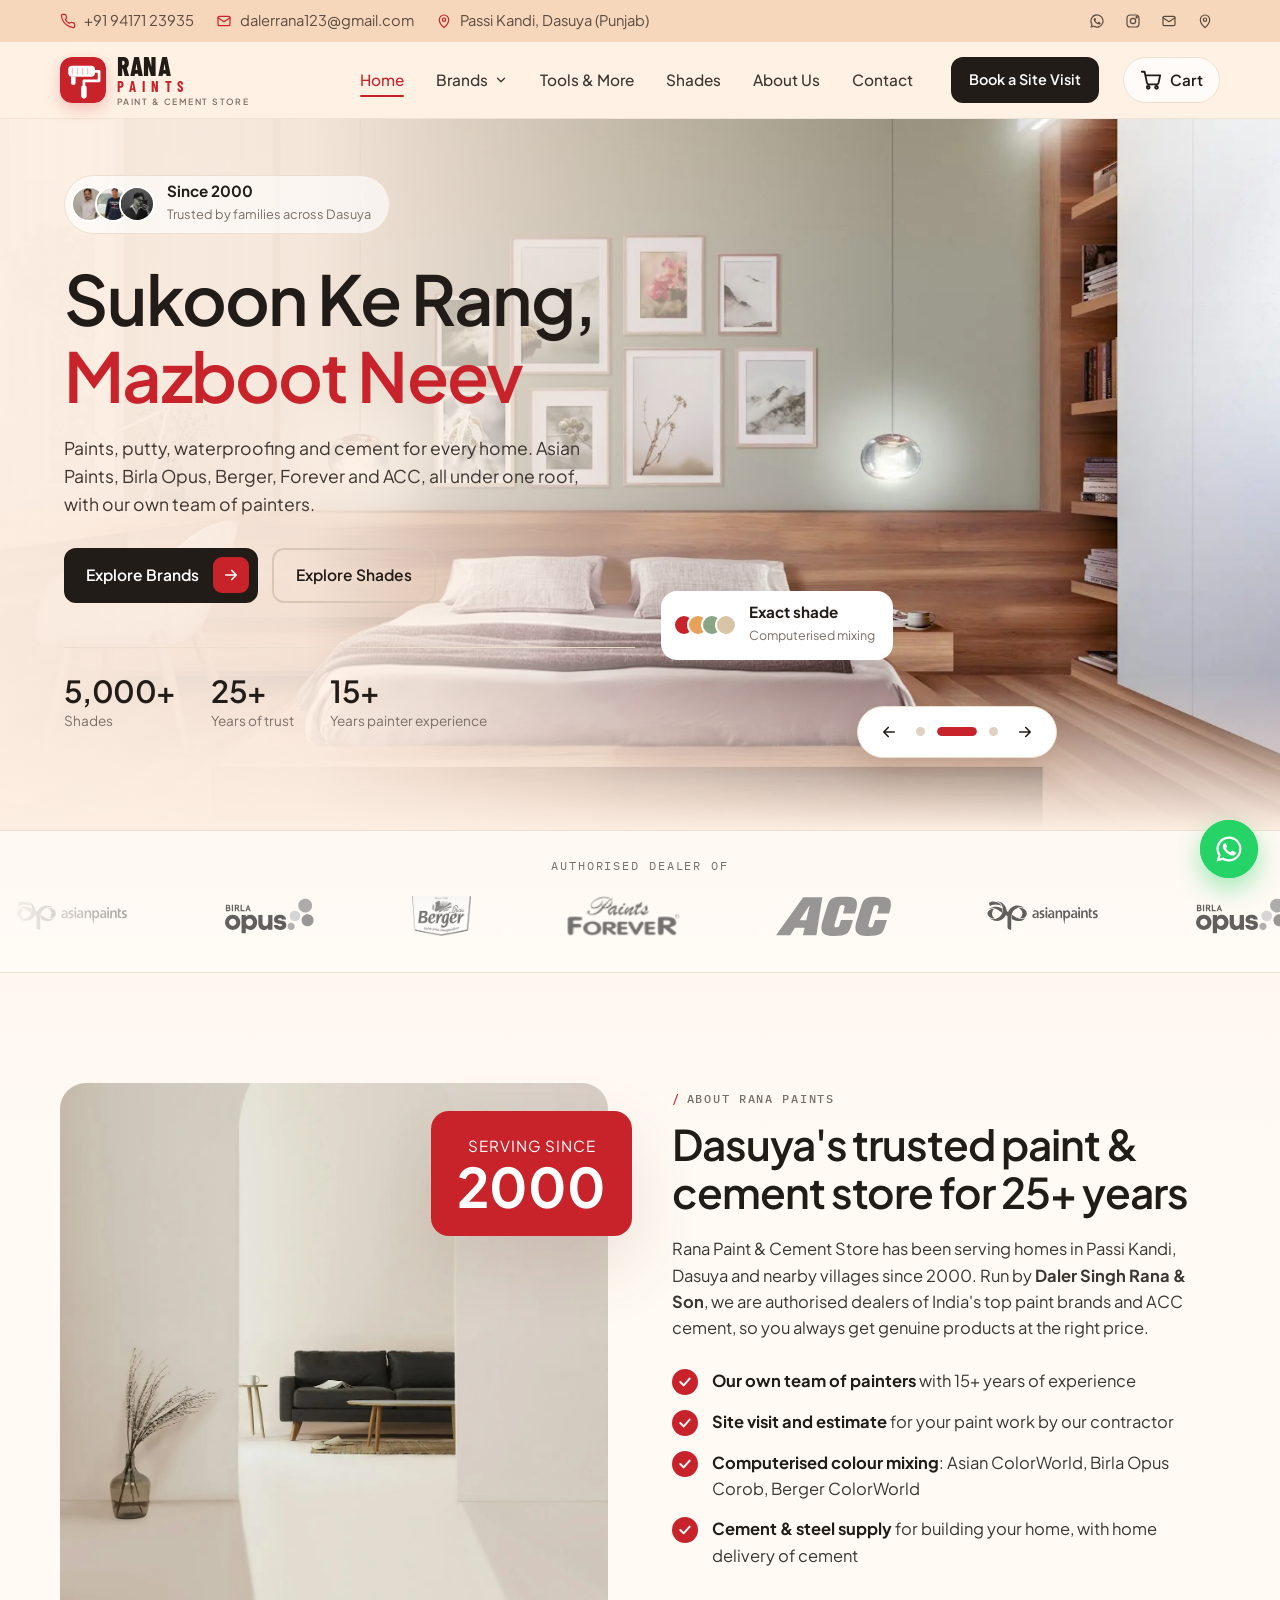
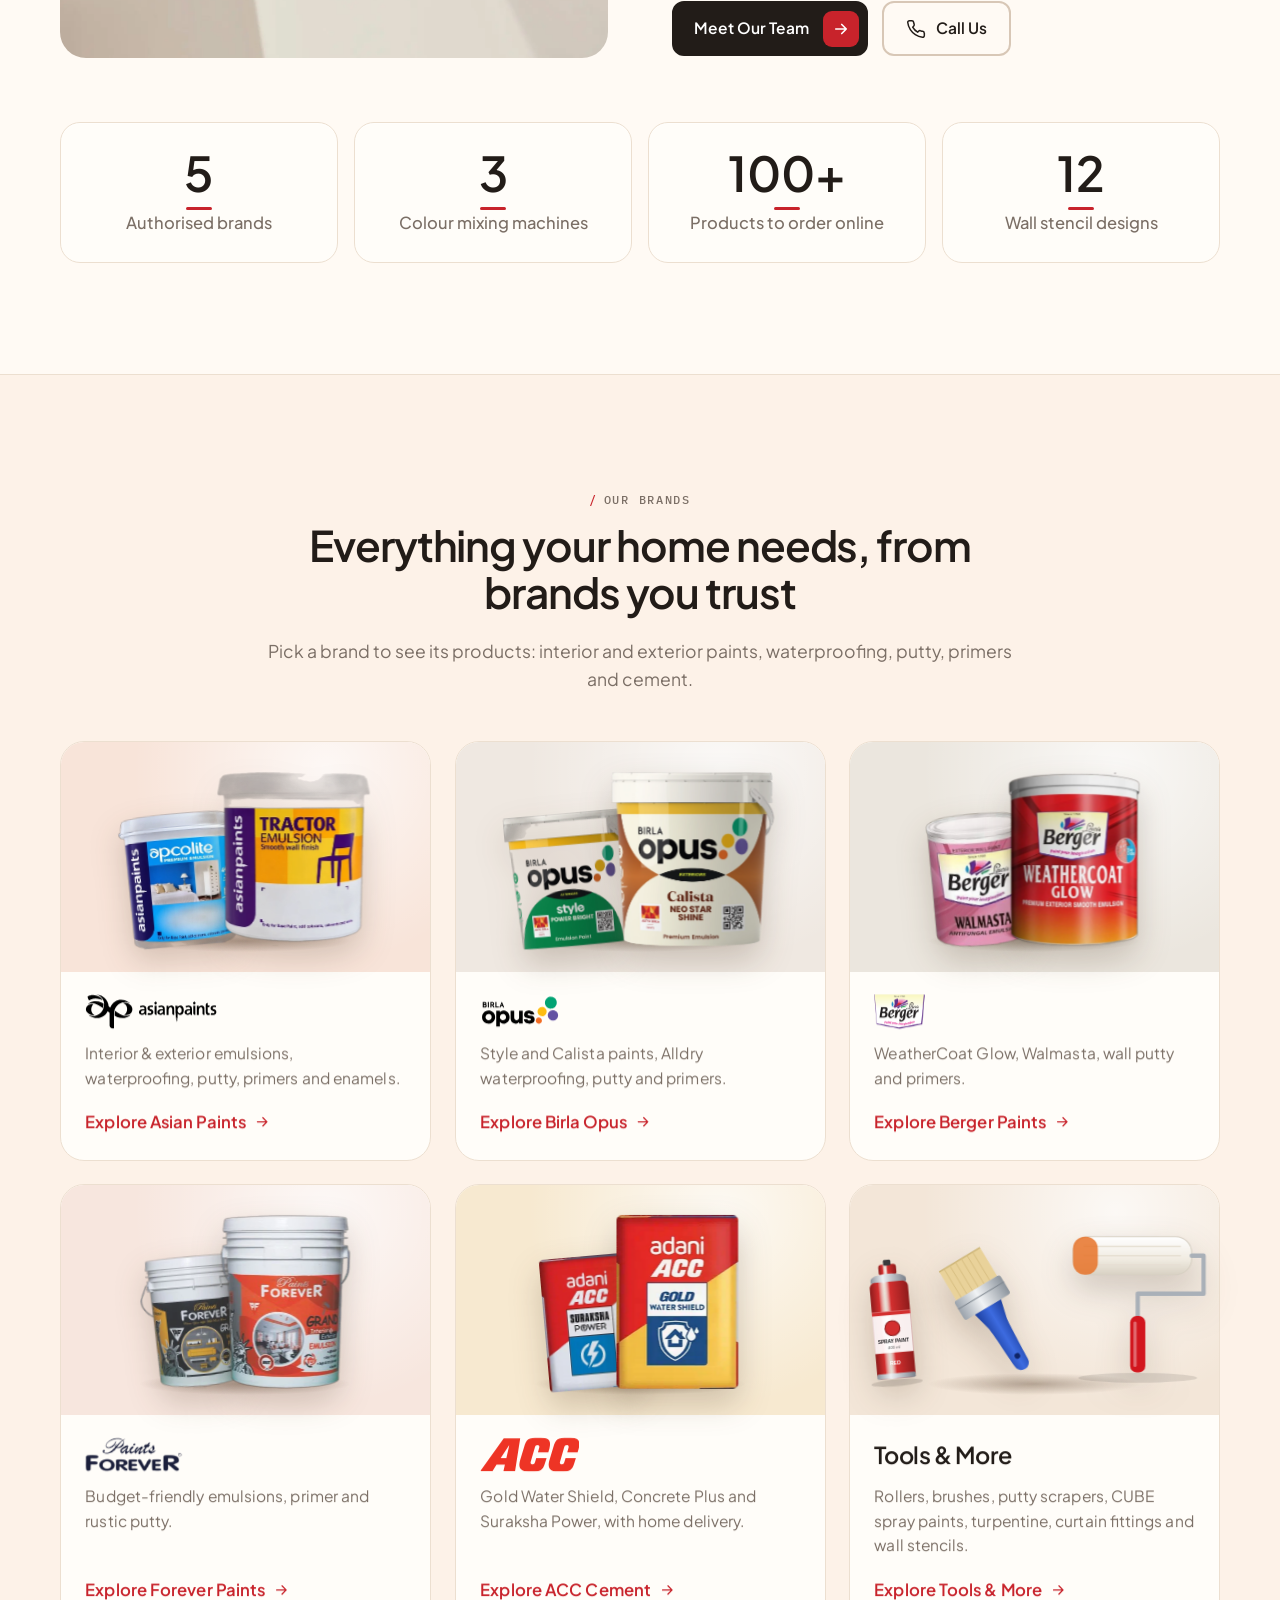
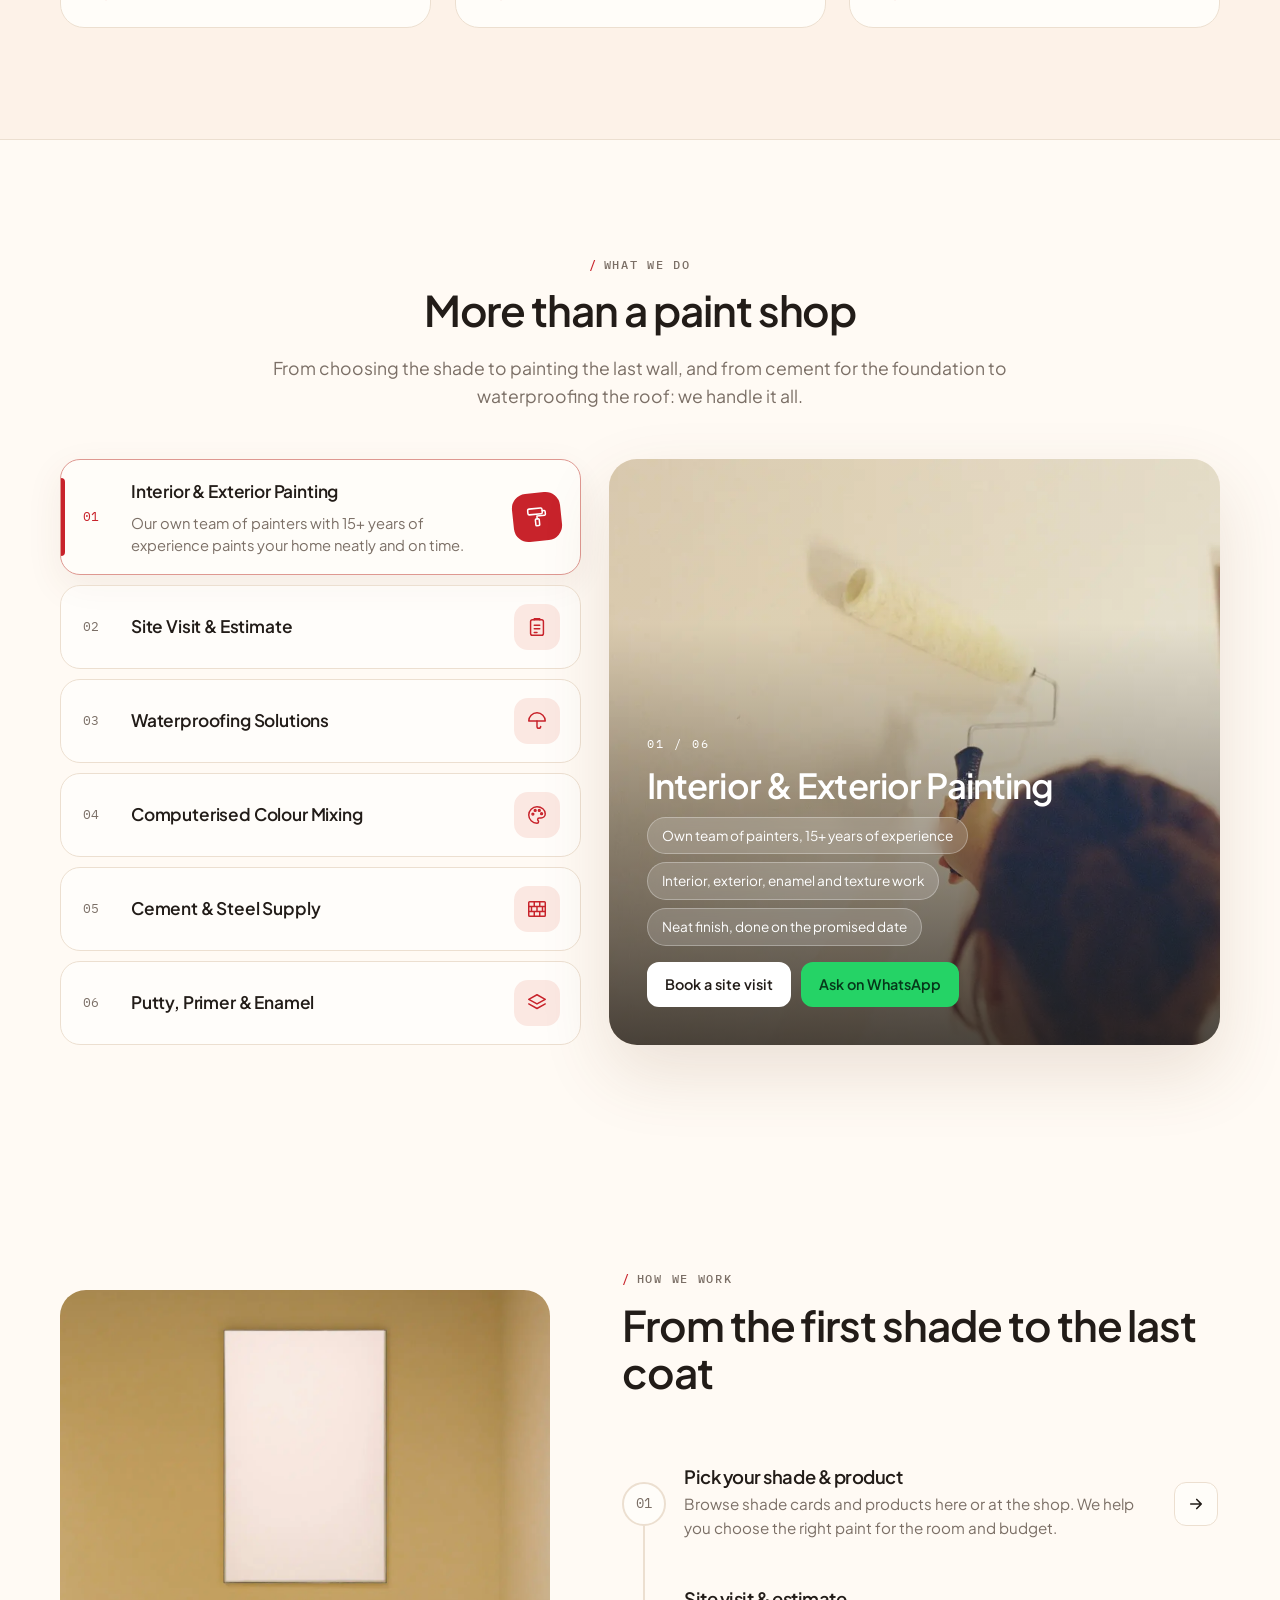
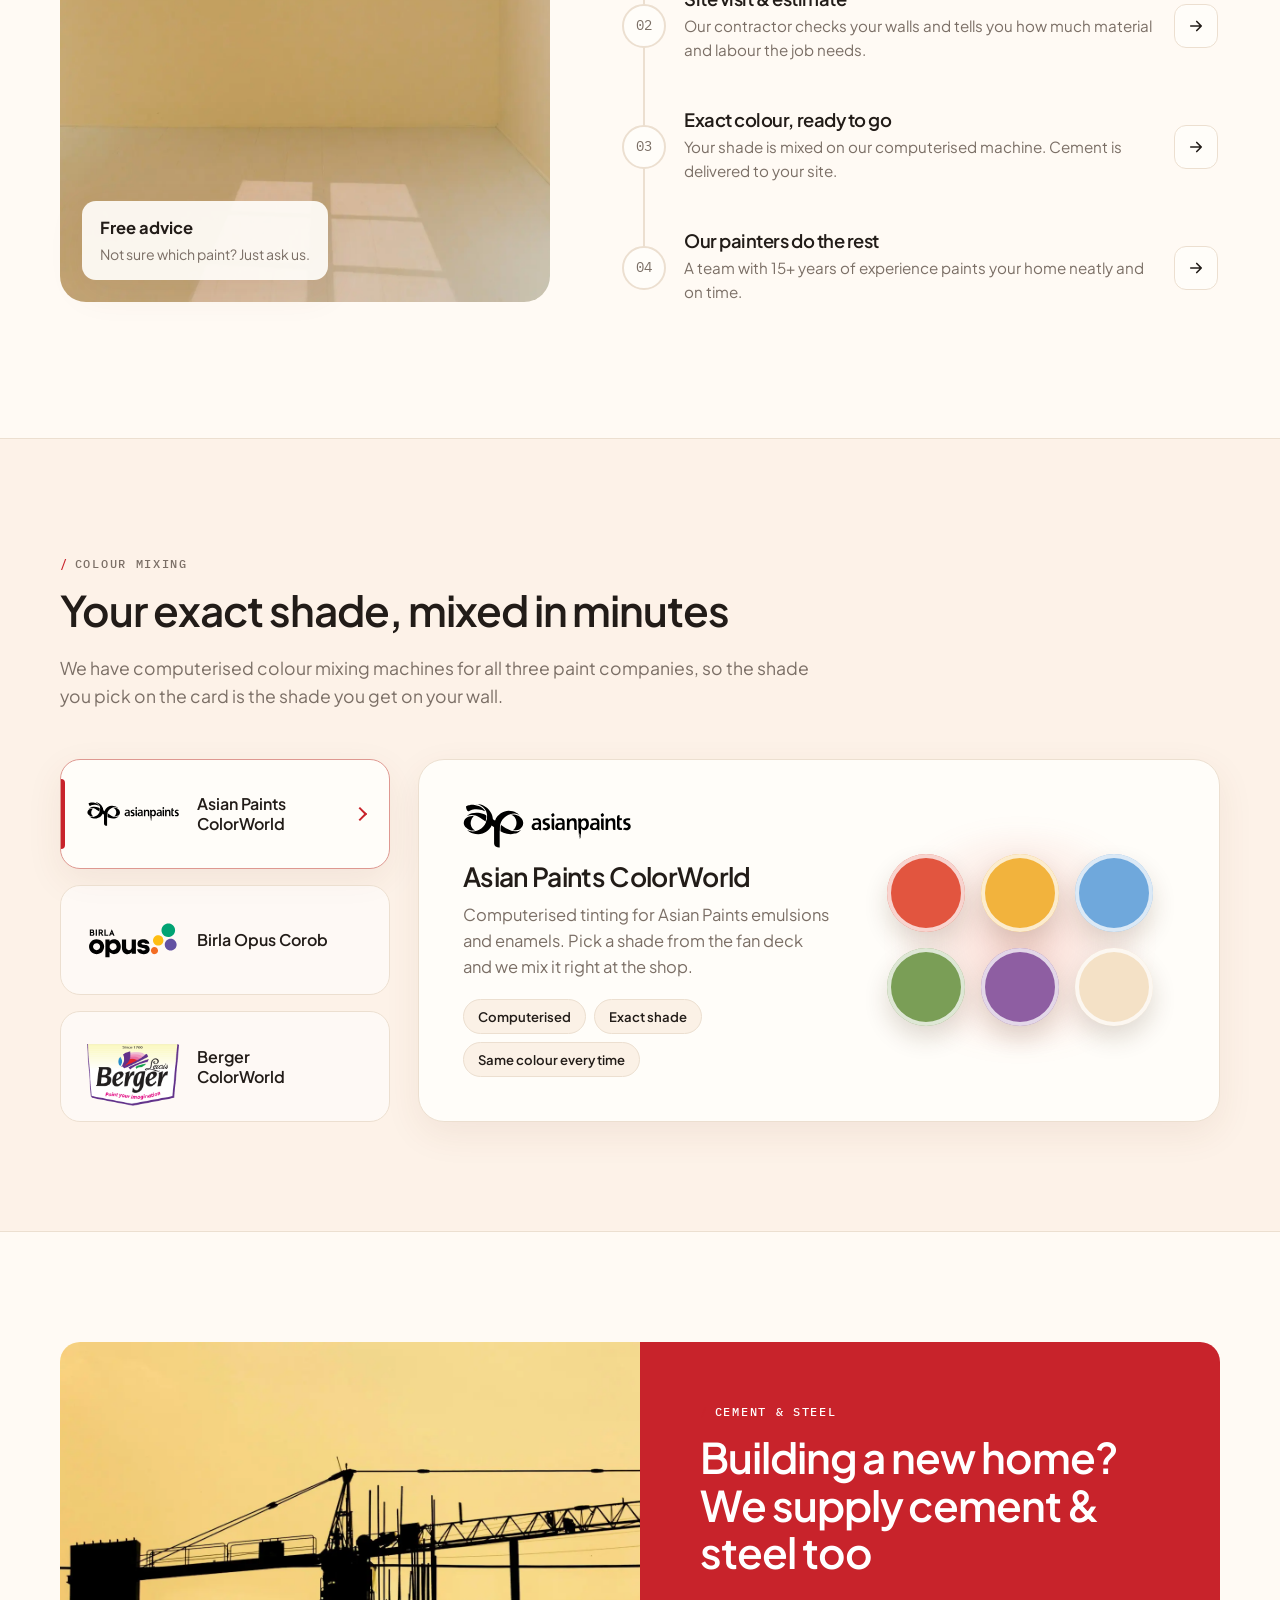
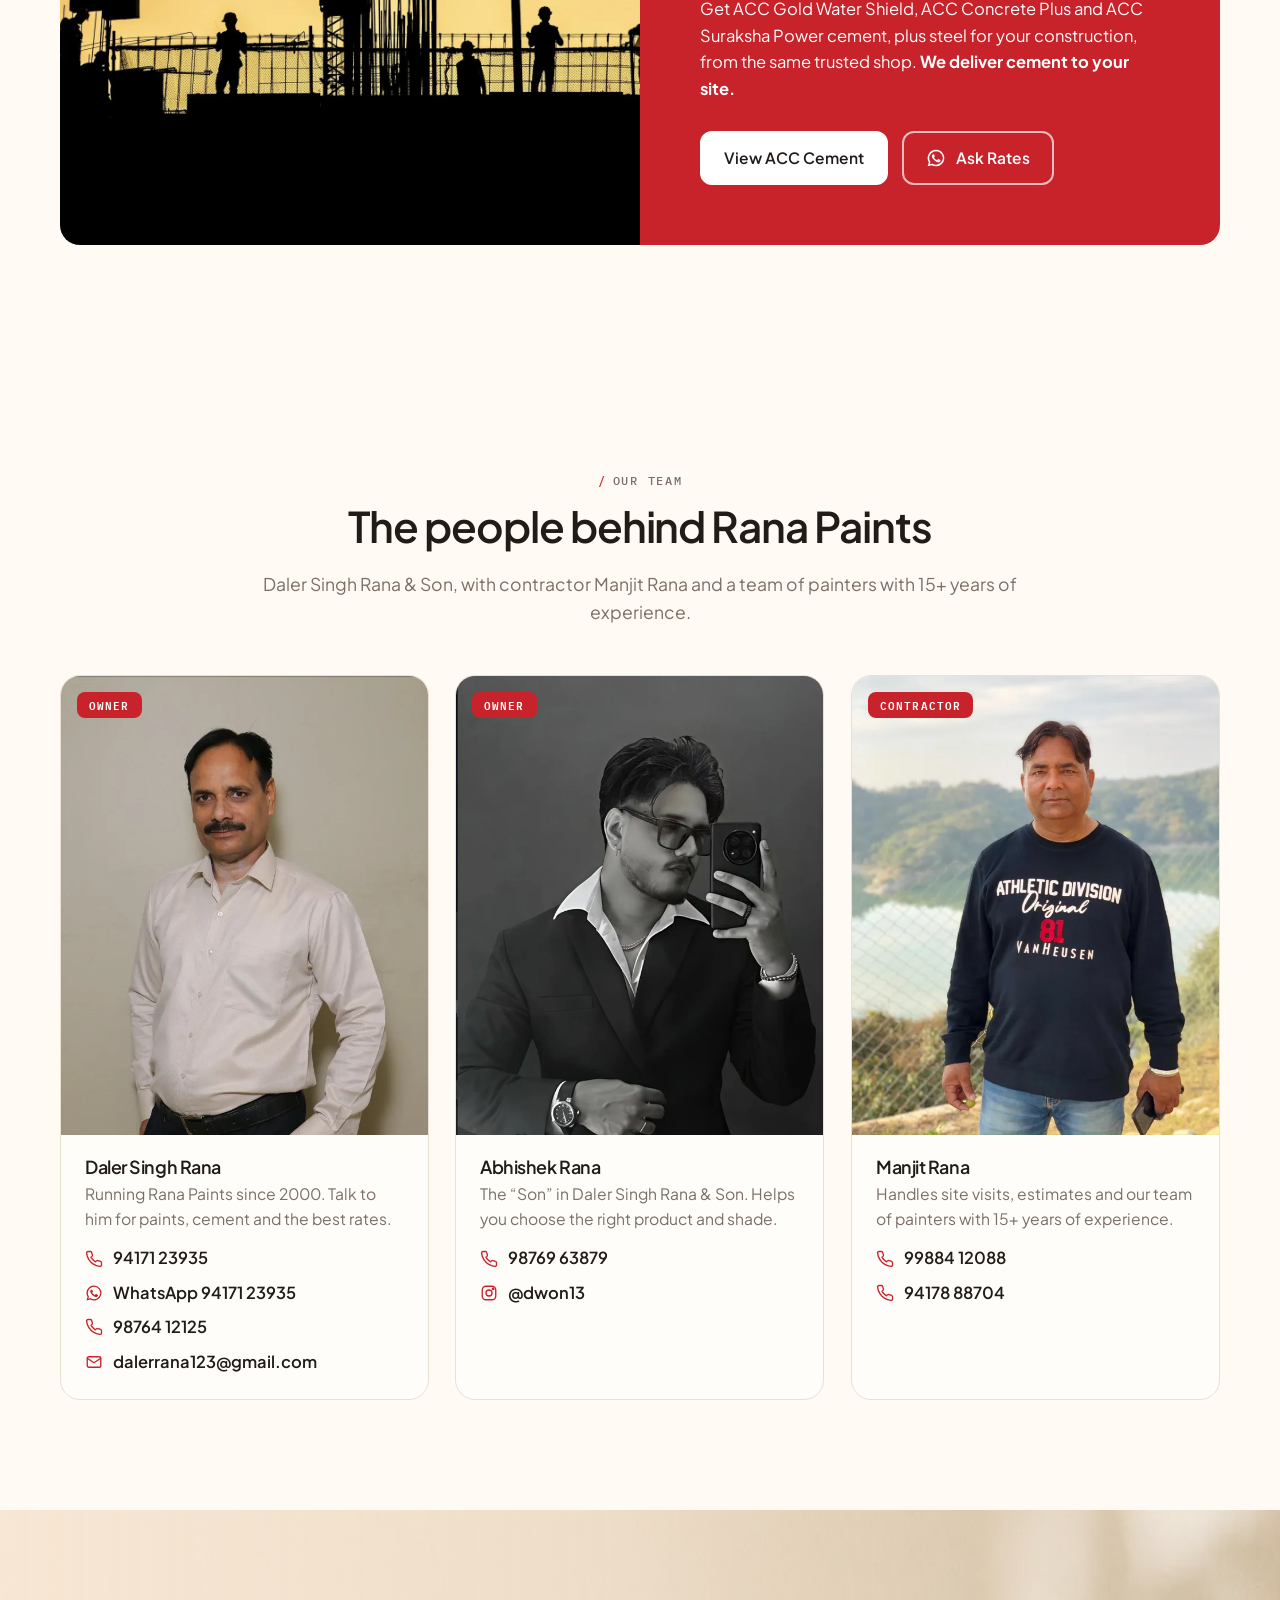
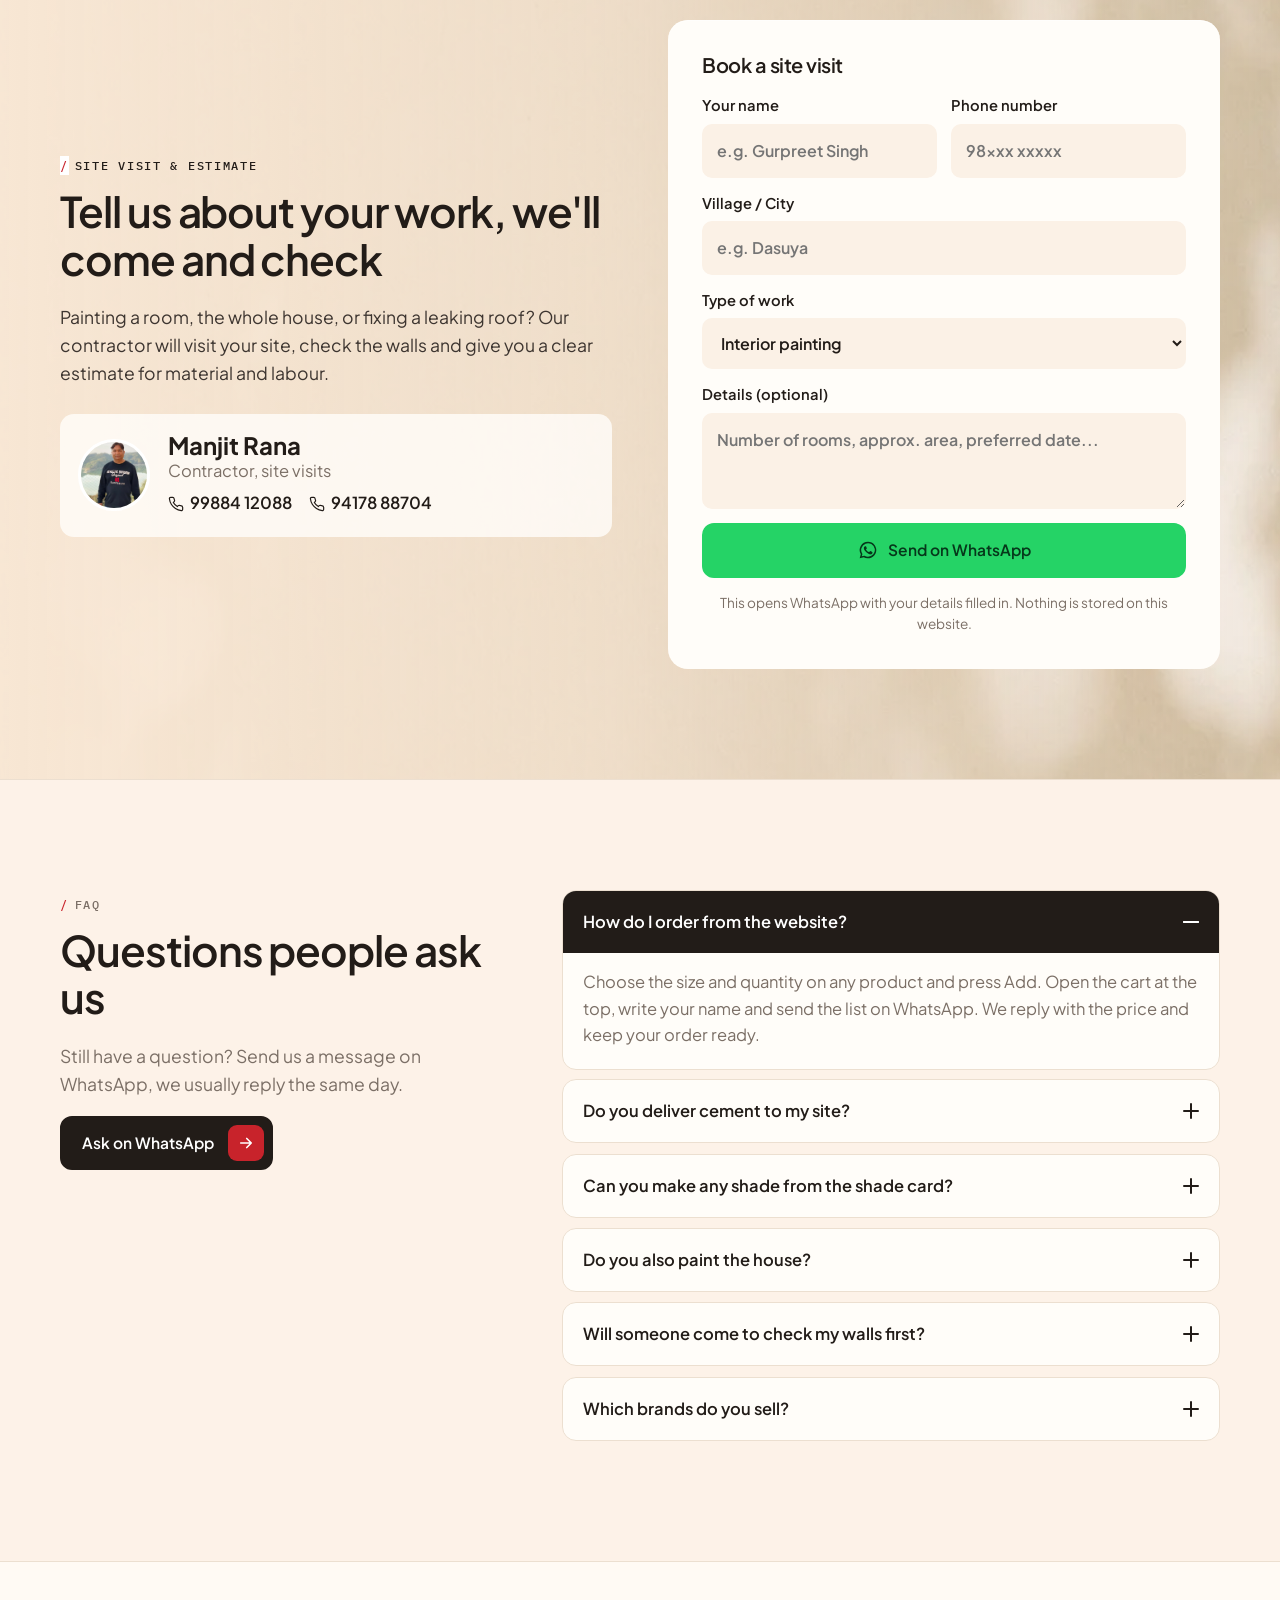
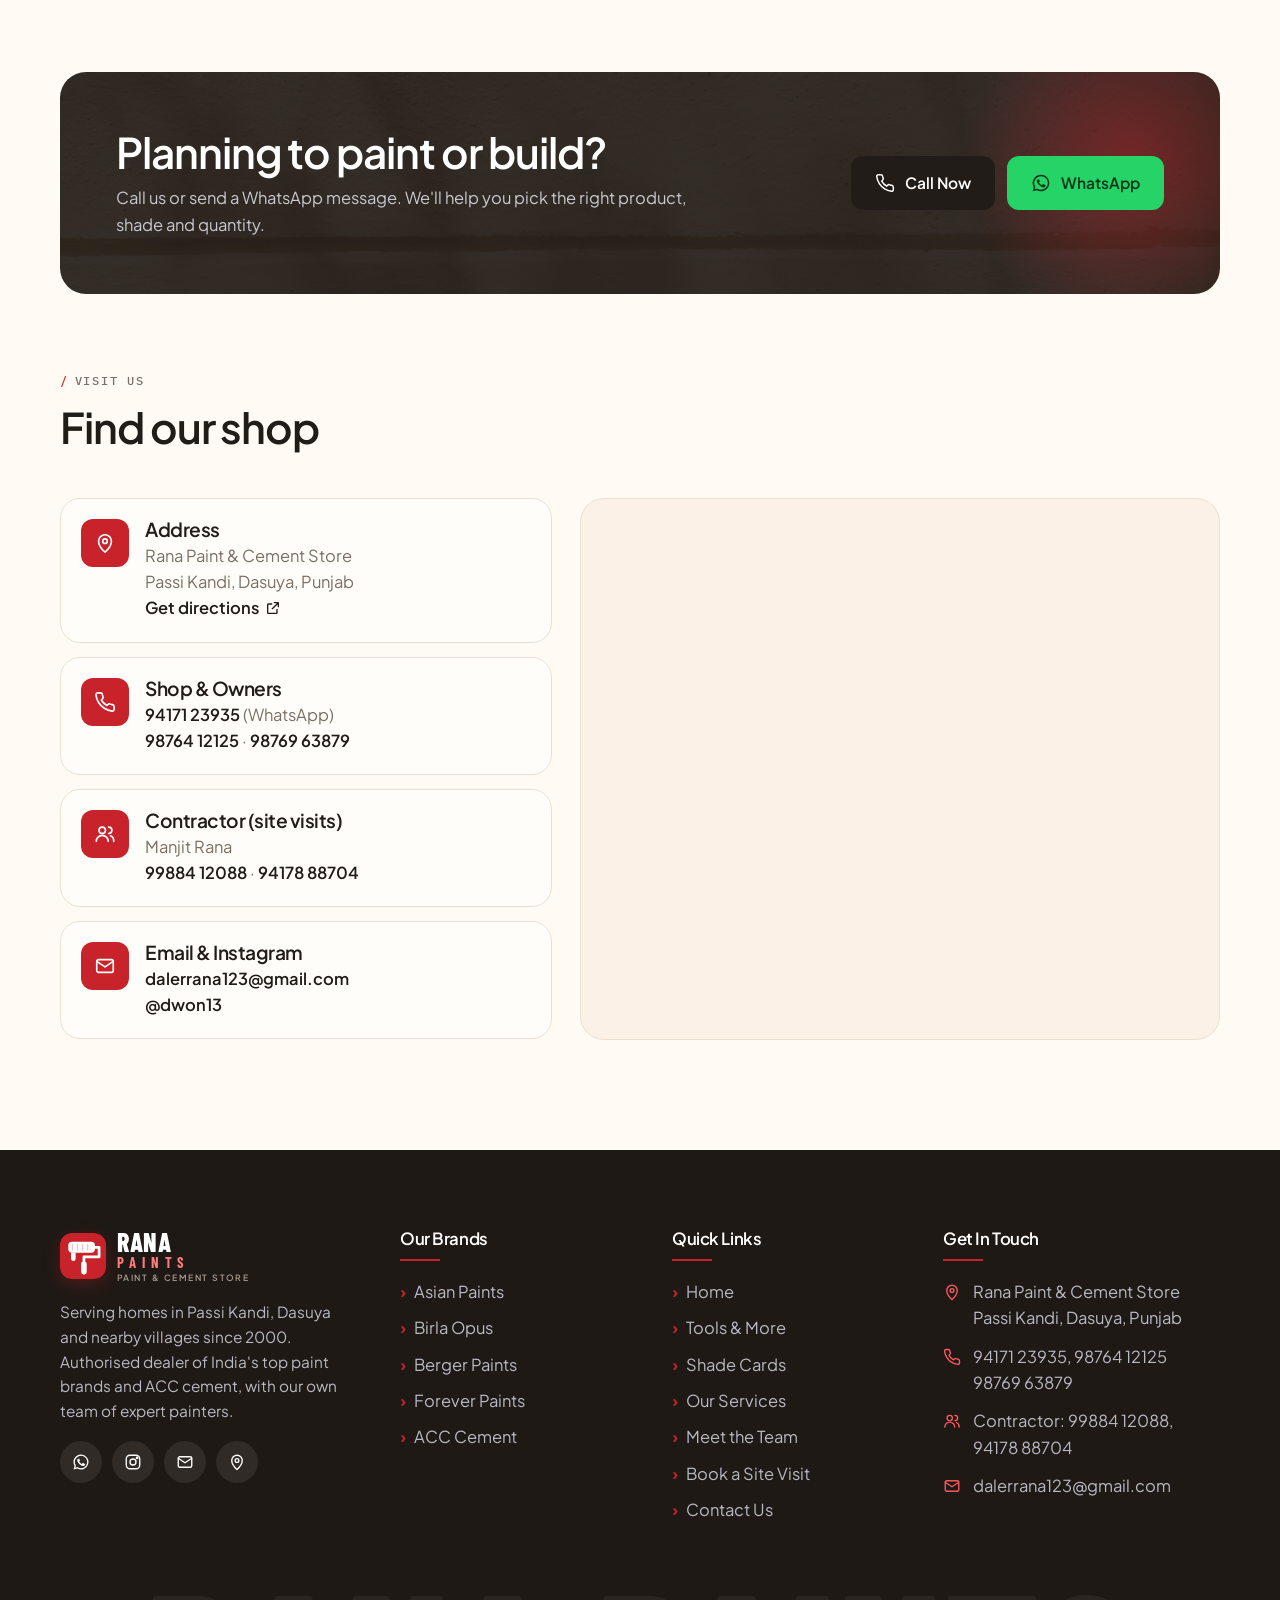
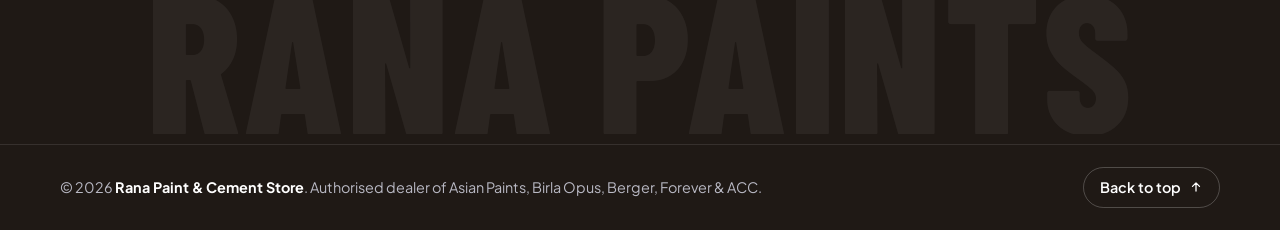
==== commit 47f32878: "Brands: all cards visible (no slider); Services photo showcase; About photo changed to cream arch Co" ====
--- a/index.html
+++ b/index.html
@@ -15,7 +15,7 @@
 <link rel="preconnect" href="https://fonts.gstatic.com" crossorigin>
 <link href="https://fonts.googleapis.com/css2?family=Barlow+Condensed:wght@600;700;800&amp;family=Plus+Jakarta+Sans:wght@400;500;600;700&amp;family=IBM+Plex+Mono:wght@500&amp;display=swap" rel="stylesheet">
 <link rel="stylesheet" href="css/style.css?v=10">
-<link rel="stylesheet" href="css/theme.css?v=25">
+<link rel="stylesheet" href="css/theme.css?v=27">
 <script type="application/ld+json">
 {
   "@context": "https://schema.org",
@@ -155,7 +155,7 @@
   <div class="container">
     <div class="about">
       <div class="about__media reveal">
-        <img src="images/stock/terracotta-wall.webp" alt="A warm terracotta painted wall with a green plant" loading="lazy">
+        <img src="images/stock/minimal-arch.webp" alt="A calm cream arch with a sofa and dried grass" loading="lazy">
         <div class="about__since"><span>Serving since</span><strong>2000</strong></div>
       </div>
       <div class="reveal">
@@ -191,8 +191,7 @@
       <h2>Everything your home needs, from brands you trust</h2>
       <p>Pick a brand to see its products: interior and exterior paints, waterproofing, putty, primers and cement.</p>
     </div>
-    <div class="bslider" data-slider>
-      <div class="brands-grid" data-track>
+    <div class="brands-grid">
       <a class="brand-card reveal" href="asian-paints.html" style="--brand:#e0312f;--c:#f8e4d9" aria-label="Asian Paints">
         <div class="brand-card__in">
           <div class="brand-card__stage">
@@ -277,14 +276,6 @@
           </div>
         </div>
       </a>
-      </div>
-      <div class="bslider__bar">
-        <div class="bslider__prog" aria-hidden="true"><i></i></div>
-        <div class="bslider__btns">
-          <button type="button" class="bslider__btn" data-dir="-1" aria-label="Previous brands"><svg viewBox="0 0 24 24" fill="none" stroke="currentColor" stroke-width="2.2" stroke-linecap="round" stroke-linejoin="round" aria-hidden="true"><path d="M19 12H5M11 6l-6 6 6 6"/></svg></button>
-          <button type="button" class="bslider__btn" data-dir="1" aria-label="Next brands"><svg viewBox="0 0 24 24" fill="none" stroke="currentColor" stroke-width="2.2" stroke-linecap="round" stroke-linejoin="round" aria-hidden="true"><path d="M5 12h14M13 6l6 6-6 6"/></svg></button>
-        </div>
-      </div>
     </div>
   </div>
 </section>
@@ -297,114 +288,70 @@
       <h2>More than a paint shop</h2>
       <p>From choosing the shade to painting the last wall, and from cement for the foundation to waterproofing the roof: we handle it all.</p>
     </div>
-    <div class="services">
-      <div class="service book">
-        <div class="book__page">
-          <div class="book__inner">
-            <div class="book__top"><span class="book__no">01</span><h3>Interior &amp; Exterior Painting</h3><button class="book__close" type="button" aria-label="Close Interior &amp; Exterior Painting"><svg viewBox="0 0 24 24" fill="none" stroke="currentColor" stroke-width="2.4" stroke-linecap="round" aria-hidden="true"><path d="M6 6l12 12M18 6L6 18"/></svg></button></div>
-            <ul class="book__list"><li>Own team of painters, 15+ years of experience</li><li>Interior, exterior, enamel and texture work</li><li>Neat finish, done on the promised date</li></ul>
-            <div class="book__actions"><a class="btn btn--sm btn--outline" href="#site-visit">Book a site visit</a><a class="btn btn--sm btn--wa" href="https://wa.me/919417123935?text=Namaste%20Rana%20Paints%21%20I%20want%20to%20get%20my%20house%20painted." target="_blank" rel="noopener">Ask on WhatsApp</a></div>
-          </div>
-        </div>
-        <div class="book__cover">
-          <div class="book__front" role="button" tabindex="0" aria-expanded="false" aria-label="Open: Interior &amp; Exterior Painting">
-            <div class="service__icon"><svg viewBox="0 0 24 24" fill="none" stroke="currentColor" stroke-width="1.6" stroke-linecap="round" stroke-linejoin="round" aria-hidden="true"><rect x="3" y="3" width="15" height="6" rx="1.5"/><path d="M18 6h2a1 1 0 0 1 1 1v3a1 1 0 0 1-1 1h-8v3"/><rect x="10" y="14" width="4" height="7" rx="1"/></svg></div>
+    <div class="showcase reveal">
+      <div class="showcase__list" role="tablist" aria-label="Our services">
+        <button type="button" class="sv-tab is-active" role="tab" aria-selected="true" data-s="0"><span class="sv-tab__no">01</span><span class="sv-tab__body"><strong>Interior &amp; Exterior Painting</strong><small>Our own team of painters with 15+ years of experience paints your home neatly and on time.</small></span><span class="sv-tab__ic"><svg viewBox="0 0 24 24" fill="none" stroke="currentColor" stroke-width="1.6" stroke-linecap="round" stroke-linejoin="round" aria-hidden="true"><rect x="3" y="3" width="15" height="6" rx="1.5"/><path d="M18 6h2a1 1 0 0 1 1 1v3a1 1 0 0 1-1 1h-8v3"/><rect x="10" y="14" width="4" height="7" rx="1"/></svg></span></button>
+        <button type="button" class="sv-tab" role="tab" aria-selected="false" data-s="1"><span class="sv-tab__no">02</span><span class="sv-tab__body"><strong>Site Visit &amp; Estimate</strong><small>Our contractor visits your site, checks the walls and gives you a clear estimate for paint and labour.</small></span><span class="sv-tab__ic"><svg viewBox="0 0 24 24" fill="none" stroke="currentColor" stroke-width="1.6" stroke-linecap="round" stroke-linejoin="round" aria-hidden="true"><rect x="5" y="4" width="14" height="17" rx="2"/><path d="M9 4V3h6v1"/><path d="M9 10h6M9 14h6M9 18h3"/></svg></span></button>
+        <button type="button" class="sv-tab" role="tab" aria-selected="false" data-s="2"><span class="sv-tab__no">03</span><span class="sv-tab__body"><strong>Waterproofing Solutions</strong><small>Terrace, bathroom, water tank and damp wall solutions with Asian Paints SmartCare and more.</small></span><span class="sv-tab__ic"><svg viewBox="0 0 24 24" fill="none" stroke="currentColor" stroke-width="1.6" stroke-linecap="round" stroke-linejoin="round" aria-hidden="true"><path d="M12 3a9 9 0 0 1 9 9H3a9 9 0 0 1 9-9z"/><path d="M12 12v6a2 2 0 0 0 4 0"/></svg></span></button>
+        <button type="button" class="sv-tab" role="tab" aria-selected="false" data-s="3"><span class="sv-tab__no">04</span><span class="sv-tab__body"><strong>Computerised Colour Mixing</strong><small>Any shade from the shade card, mixed exactly on ColorWorld and Corob tinting machines.</small></span><span class="sv-tab__ic"><svg viewBox="0 0 24 24" fill="none" stroke="currentColor" stroke-width="1.6" stroke-linecap="round" stroke-linejoin="round" aria-hidden="true"><path d="M12 3a9 9 0 1 0 0 18c1 0 1.7-.8 1.7-1.7 0-.5-.2-.9-.5-1.2-.3-.3-.5-.7-.5-1.2 0-.9.8-1.7 1.7-1.7h2A4.6 4.6 0 0 0 21 10.6C21 6.4 17 3 12 3z"/><circle cx="7.5" cy="11" r="1"/><circle cx="10" cy="7" r="1"/><circle cx="14.5" cy="7" r="1"/><circle cx="17" cy="10.5" r="1"/></svg></span></button>
+        <button type="button" class="sv-tab" role="tab" aria-selected="false" data-s="4"><span class="sv-tab__no">05</span><span class="sv-tab__body"><strong>Cement &amp; Steel Supply</strong><small>ACC cement and steel for building your new home, with home delivery of cement.</small></span><span class="sv-tab__ic"><svg viewBox="0 0 24 24" fill="none" stroke="currentColor" stroke-width="1.6" stroke-linecap="round" stroke-linejoin="round" aria-hidden="true"><rect x="3" y="4" width="18" height="16" rx="1"/><path d="M3 9.3h18M3 14.7h18M9 4v5.3M15 4v5.3M6 9.3v5.4M12 9.3v5.4M18 9.3v5.4M9 14.7V20M15 14.7V20"/></svg></span></button>
+        <button type="button" class="sv-tab" role="tab" aria-selected="false" data-s="5"><span class="sv-tab__no">06</span><span class="sv-tab__body"><strong>Putty, Primer &amp; Enamel</strong><small>Complete range of wall putty, primers, enamels and painting tools under one roof.</small></span><span class="sv-tab__ic"><svg viewBox="0 0 24 24" fill="none" stroke="currentColor" stroke-width="1.6" stroke-linecap="round" stroke-linejoin="round" aria-hidden="true"><path d="m12 3 9 5-9 5-9-5z"/><path d="m3 13 9 5 9-5"/></svg></span></button>
+      </div>
+      <div class="showcase__stage">
+        <article class="sv-panel is-active" role="tabpanel" data-s="0">
+          <img src="images/stock/painting-wall.webp" alt="A painter rolling cream paint on a wall" loading="lazy">
+          <div class="sv-panel__body">
+            <span class="sv-panel__no">01 / 06</span>
             <h3>Interior &amp; Exterior Painting</h3>
-            <p>Our own team of painters with 15+ years of experience paints your home neatly and on time.</p>
-            <span class="book__hint">Open <span><svg viewBox="0 0 24 24" fill="none" stroke="currentColor" stroke-width="2.2" stroke-linecap="round" stroke-linejoin="round" aria-hidden="true"><path d="M5 12h14M13 6l6 6-6 6"/></svg></span></span>
-          </div>
-          <div class="book__back" aria-hidden="true"><span>RANA</span><span>PAINTS</span></div>
-        </div>
-      </div>
-      <div class="service book">
-        <div class="book__page">
-          <div class="book__inner">
-            <div class="book__top"><span class="book__no">02</span><h3>Site Visit &amp; Estimate</h3><button class="book__close" type="button" aria-label="Close Site Visit &amp; Estimate"><svg viewBox="0 0 24 24" fill="none" stroke="currentColor" stroke-width="2.4" stroke-linecap="round" aria-hidden="true"><path d="M6 6l12 12M18 6L6 18"/></svg></button></div>
-            <ul class="book__list"><li>Contractor Manjit Rana visits your site</li><li>Walls checked and measured properly</li><li>Clear estimate for material and labour</li></ul>
-            <div class="book__actions"><a class="btn btn--sm btn--outline" href="tel:+919988412088">Call 99884 12088</a><a class="btn btn--sm btn--outline" href="#site-visit">Book online</a></div>
-          </div>
-        </div>
-        <div class="book__cover">
-          <div class="book__front" role="button" tabindex="0" aria-expanded="false" aria-label="Open: Site Visit &amp; Estimate">
-            <div class="service__icon"><svg viewBox="0 0 24 24" fill="none" stroke="currentColor" stroke-width="1.6" stroke-linecap="round" stroke-linejoin="round" aria-hidden="true"><rect x="5" y="4" width="14" height="17" rx="2"/><path d="M9 4V3h6v1"/><path d="M9 10h6M9 14h6M9 18h3"/></svg></div>
+            <ul class="sv-panel__pts"><li>Own team of painters, 15+ years of experience</li><li>Interior, exterior, enamel and texture work</li><li>Neat finish, done on the promised date</li></ul>
+            <div class="sv-panel__acts"><a class="btn btn--sm btn--outline" href="#site-visit">Book a site visit</a><a class="btn btn--sm btn--wa" href="https://wa.me/919417123935?text=Namaste%20Rana%20Paints%21%20I%20want%20to%20get%20my%20house%20painted." target="_blank" rel="noopener">Ask on WhatsApp</a></div>
+          </div>
+        </article>
+        <article class="sv-panel" role="tabpanel" data-s="1">
+          <img src="images/stock/hero-house.webp" alt="A modern house with a green garden" loading="lazy">
+          <div class="sv-panel__body">
+            <span class="sv-panel__no">02 / 06</span>
             <h3>Site Visit &amp; Estimate</h3>
-            <p>Our contractor visits your site, checks the walls and gives you a clear estimate for paint and labour.</p>
-            <span class="book__hint">Open <span><svg viewBox="0 0 24 24" fill="none" stroke="currentColor" stroke-width="2.2" stroke-linecap="round" stroke-linejoin="round" aria-hidden="true"><path d="M5 12h14M13 6l6 6-6 6"/></svg></span></span>
-          </div>
-          <div class="book__back" aria-hidden="true"><span>RANA</span><span>PAINTS</span></div>
-        </div>
-      </div>
-      <div class="service book">
-        <div class="book__page">
-          <div class="book__inner">
-            <div class="book__top"><span class="book__no">03</span><h3>Waterproofing Solutions</h3><button class="book__close" type="button" aria-label="Close Waterproofing Solutions"><svg viewBox="0 0 24 24" fill="none" stroke="currentColor" stroke-width="2.4" stroke-linecap="round" aria-hidden="true"><path d="M6 6l12 12M18 6L6 18"/></svg></button></div>
-            <ul class="book__list"><li>Terrace, bathroom, tank and damp walls</li><li>Asian Paints SmartCare and Birla Opus Alldry</li><li>Dr. Fixit 101 and 301 with cement</li></ul>
-            <div class="book__actions"><a class="btn btn--sm btn--outline" href="asian-paints.html#waterproofing">Asian waterproofing</a><a class="btn btn--sm btn--outline" href="acc-cement.html#waterproofing">Dr. Fixit</a></div>
-          </div>
-        </div>
-        <div class="book__cover">
-          <div class="book__front" role="button" tabindex="0" aria-expanded="false" aria-label="Open: Waterproofing Solutions">
-            <div class="service__icon"><svg viewBox="0 0 24 24" fill="none" stroke="currentColor" stroke-width="1.6" stroke-linecap="round" stroke-linejoin="round" aria-hidden="true"><path d="M12 3a9 9 0 0 1 9 9H3a9 9 0 0 1 9-9z"/><path d="M12 12v6a2 2 0 0 0 4 0"/></svg></div>
+            <ul class="sv-panel__pts"><li>Contractor Manjit Rana visits your site</li><li>Walls checked and measured properly</li><li>Clear estimate for material and labour</li></ul>
+            <div class="sv-panel__acts"><a class="btn btn--sm btn--outline" href="tel:+919988412088">Call 99884 12088</a><a class="btn btn--sm btn--outline" href="#site-visit">Book online</a></div>
+          </div>
+        </article>
+        <article class="sv-panel" role="tabpanel" data-s="2">
+          <img src="images/stock/concrete-steps.webp" alt="Concrete steps in soft light" loading="lazy">
+          <div class="sv-panel__body">
+            <span class="sv-panel__no">03 / 06</span>
             <h3>Waterproofing Solutions</h3>
-            <p>Terrace, bathroom, water tank and damp wall solutions with Asian Paints SmartCare and more.</p>
-            <span class="book__hint">Open <span><svg viewBox="0 0 24 24" fill="none" stroke="currentColor" stroke-width="2.2" stroke-linecap="round" stroke-linejoin="round" aria-hidden="true"><path d="M5 12h14M13 6l6 6-6 6"/></svg></span></span>
-          </div>
-          <div class="book__back" aria-hidden="true"><span>RANA</span><span>PAINTS</span></div>
-        </div>
-      </div>
-      <div class="service book">
-        <div class="book__page">
-          <div class="book__inner">
-            <div class="book__top"><span class="book__no">04</span><h3>Computerised Colour Mixing</h3><button class="book__close" type="button" aria-label="Close Computerised Colour Mixing"><svg viewBox="0 0 24 24" fill="none" stroke="currentColor" stroke-width="2.4" stroke-linecap="round" aria-hidden="true"><path d="M6 6l12 12M18 6L6 18"/></svg></button></div>
-            <ul class="book__list"><li>Asian Paints ColorWorld and Berger ColorWorld</li><li>Birla Opus Corob machine</li><li>5000+ shades, exact colour every time</li></ul>
-            <div class="book__actions"><a class="btn btn--sm btn--outline" href="shades.html">Browse shades</a><a class="btn btn--sm btn--outline" href="#machines">Our machines</a></div>
-          </div>
-        </div>
-        <div class="book__cover">
-          <div class="book__front" role="button" tabindex="0" aria-expanded="false" aria-label="Open: Computerised Colour Mixing">
-            <div class="service__icon"><svg viewBox="0 0 24 24" fill="none" stroke="currentColor" stroke-width="1.6" stroke-linecap="round" stroke-linejoin="round" aria-hidden="true"><path d="M12 3a9 9 0 1 0 0 18c1 0 1.7-.8 1.7-1.7 0-.5-.2-.9-.5-1.2-.3-.3-.5-.7-.5-1.2 0-.9.8-1.7 1.7-1.7h2A4.6 4.6 0 0 0 21 10.6C21 6.4 17 3 12 3z"/><circle cx="7.5" cy="11" r="1"/><circle cx="10" cy="7" r="1"/><circle cx="14.5" cy="7" r="1"/><circle cx="17" cy="10.5" r="1"/></svg></div>
+            <ul class="sv-panel__pts"><li>Terrace, bathroom, tank and damp walls</li><li>Asian Paints SmartCare and Birla Opus Alldry</li><li>Dr. Fixit 101 and 301 with cement</li></ul>
+            <div class="sv-panel__acts"><a class="btn btn--sm btn--outline" href="asian-paints.html#waterproofing">Asian waterproofing</a><a class="btn btn--sm btn--outline" href="acc-cement.html#waterproofing">Dr. Fixit</a></div>
+          </div>
+        </article>
+        <article class="sv-panel" role="tabpanel" data-s="3">
+          <img src="images/stock/swatches-warm.webp" alt="Paint shade cards in warm colours" loading="lazy">
+          <div class="sv-panel__body">
+            <span class="sv-panel__no">04 / 06</span>
             <h3>Computerised Colour Mixing</h3>
-            <p>Any shade from the shade card, mixed exactly on ColorWorld and Corob tinting machines.</p>
-            <span class="book__hint">Open <span><svg viewBox="0 0 24 24" fill="none" stroke="currentColor" stroke-width="2.2" stroke-linecap="round" stroke-linejoin="round" aria-hidden="true"><path d="M5 12h14M13 6l6 6-6 6"/></svg></span></span>
-          </div>
-          <div class="book__back" aria-hidden="true"><span>RANA</span><span>PAINTS</span></div>
-        </div>
-      </div>
-      <div class="service book">
-        <div class="book__page">
-          <div class="book__inner">
-            <div class="book__top"><span class="book__no">05</span><h3>Cement &amp; Steel Supply</h3><button class="book__close" type="button" aria-label="Close Cement &amp; Steel Supply"><svg viewBox="0 0 24 24" fill="none" stroke="currentColor" stroke-width="2.4" stroke-linecap="round" aria-hidden="true"><path d="M6 6l12 12M18 6L6 18"/></svg></button></div>
-            <ul class="book__list"><li>ACC Gold Water Shield, Concrete Plus, Suraksha Power</li><li>Steel for your construction</li><li>Cement delivered to your site</li></ul>
-            <div class="book__actions"><a class="btn btn--sm btn--outline" href="acc-cement.html">See ACC cement</a><a class="btn btn--sm btn--wa" href="https://wa.me/919417123935?text=Namaste%20Rana%20Paints%21%20I%20need%20cement%20and%20steel%20rates." target="_blank" rel="noopener">Ask rates</a></div>
-          </div>
-        </div>
-        <div class="book__cover">
-          <div class="book__front" role="button" tabindex="0" aria-expanded="false" aria-label="Open: Cement &amp; Steel Supply">
-            <div class="service__icon"><svg viewBox="0 0 24 24" fill="none" stroke="currentColor" stroke-width="1.6" stroke-linecap="round" stroke-linejoin="round" aria-hidden="true"><rect x="3" y="4" width="18" height="16" rx="1"/><path d="M3 9.3h18M3 14.7h18M9 4v5.3M15 4v5.3M6 9.3v5.4M12 9.3v5.4M18 9.3v5.4M9 14.7V20M15 14.7V20"/></svg></div>
+            <ul class="sv-panel__pts"><li>Asian Paints ColorWorld and Berger ColorWorld</li><li>Birla Opus Corob machine</li><li>5000+ shades, exact colour every time</li></ul>
+            <div class="sv-panel__acts"><a class="btn btn--sm btn--outline" href="shades.html">Browse shades</a><a class="btn btn--sm btn--outline" href="#machines">Our machines</a></div>
+          </div>
+        </article>
+        <article class="sv-panel" role="tabpanel" data-s="4">
+          <img src="images/stock/steel-rebar.webp" alt="Steel reinforcement bars" loading="lazy">
+          <div class="sv-panel__body">
+            <span class="sv-panel__no">05 / 06</span>
             <h3>Cement &amp; Steel Supply</h3>
-            <p>ACC cement and steel for building your new home, with home delivery of cement.</p>
-            <span class="book__hint">Open <span><svg viewBox="0 0 24 24" fill="none" stroke="currentColor" stroke-width="2.2" stroke-linecap="round" stroke-linejoin="round" aria-hidden="true"><path d="M5 12h14M13 6l6 6-6 6"/></svg></span></span>
-          </div>
-          <div class="book__back" aria-hidden="true"><span>RANA</span><span>PAINTS</span></div>
-        </div>
-      </div>
-      <div class="service book">
-        <div class="book__page">
-          <div class="book__inner">
-            <div class="book__top"><span class="book__no">06</span><h3>Putty, Primer &amp; Enamel</h3><button class="book__close" type="button" aria-label="Close Putty, Primer &amp; Enamel"><svg viewBox="0 0 24 24" fill="none" stroke="currentColor" stroke-width="2.4" stroke-linecap="round" aria-hidden="true"><path d="M6 6l12 12M18 6L6 18"/></svg></button></div>
-            <ul class="book__list"><li>Wall putty from Asian, Birla White and Berger</li><li>Interior and exterior primers</li><li>Enamels, rollers, brushes and spray paints</li></ul>
-            <div class="book__actions"><a class="btn btn--sm btn--outline" href="asian-paints.html#putty">Wall putty</a><a class="btn btn--sm btn--outline" href="tools.html">Tools &amp; more</a></div>
-          </div>
-        </div>
-        <div class="book__cover">
-          <div class="book__front" role="button" tabindex="0" aria-expanded="false" aria-label="Open: Putty, Primer &amp; Enamel">
-            <div class="service__icon"><svg viewBox="0 0 24 24" fill="none" stroke="currentColor" stroke-width="1.6" stroke-linecap="round" stroke-linejoin="round" aria-hidden="true"><path d="m12 3 9 5-9 5-9-5z"/><path d="m3 13 9 5 9-5"/></svg></div>
+            <ul class="sv-panel__pts"><li>ACC Gold Water Shield, Concrete Plus, Suraksha Power</li><li>Steel for your construction</li><li>Cement delivered to your site</li></ul>
+            <div class="sv-panel__acts"><a class="btn btn--sm btn--outline" href="acc-cement.html">See ACC cement</a><a class="btn btn--sm btn--wa" href="https://wa.me/919417123935?text=Namaste%20Rana%20Paints%21%20I%20need%20cement%20and%20steel%20rates." target="_blank" rel="noopener">Ask rates</a></div>
+          </div>
+        </article>
+        <article class="sv-panel" role="tabpanel" data-s="5">
+          <img src="images/stock/hero-bedroom.webp" alt="A bedroom with freshly painted sage green walls" loading="lazy">
+          <div class="sv-panel__body">
+            <span class="sv-panel__no">06 / 06</span>
             <h3>Putty, Primer &amp; Enamel</h3>
-            <p>Complete range of wall putty, primers, enamels and painting tools under one roof.</p>
-            <span class="book__hint">Open <span><svg viewBox="0 0 24 24" fill="none" stroke="currentColor" stroke-width="2.2" stroke-linecap="round" stroke-linejoin="round" aria-hidden="true"><path d="M5 12h14M13 6l6 6-6 6"/></svg></span></span>
-          </div>
-          <div class="book__back" aria-hidden="true"><span>RANA</span><span>PAINTS</span></div>
-        </div>
+            <ul class="sv-panel__pts"><li>Wall putty from Asian, Birla White and Berger</li><li>Interior and exterior primers</li><li>Enamels, rollers, brushes and spray paints</li></ul>
+            <div class="sv-panel__acts"><a class="btn btn--sm btn--outline" href="asian-paints.html#putty">Wall putty</a><a class="btn btn--sm btn--outline" href="tools.html">Tools &amp; more</a></div>
+          </div>
+        </article>
       </div>
     </div>
   </div>
@@ -414,7 +361,7 @@
 <section class="section" id="how">
   <div class="container how">
     <div class="how__media" data-rv="left">
-      <img src="images/stock/minimal-arch.webp" alt="Calm room with a soft beige arch" loading="lazy">
+      <img src="images/stock/arch-room.webp" alt="A calm room with soft window light" loading="lazy">
       <div class="how__note"><strong>Free advice</strong><span>Not sure which paint? Just ask us.</span></div>
     </div>
     <div>
@@ -703,7 +650,7 @@
 </footer>
 <a class="fab-wa" href="https://wa.me/919417123935?text=Namaste%20Rana%20Paints%21%20I%20have%20a%20question." target="_blank" rel="noopener" aria-label="Chat on WhatsApp"><svg viewBox="0 0 24 24" fill="currentColor" aria-hidden="true"><path d="M12 2a10 10 0 0 0-8.6 15.1L2 22l5-1.3A10 10 0 1 0 12 2zm0 18.2a8.2 8.2 0 0 1-4.2-1.2l-.3-.2-3 .8.8-2.9-.2-.3A8.2 8.2 0 1 1 12 20.2z"/><path d="M16.6 14.1c-.3-.1-1.5-.7-1.7-.8-.2-.1-.4-.1-.6.1l-.8 1c-.1.2-.3.2-.5.1a6.7 6.7 0 0 1-3.3-2.9c-.3-.4.2-.4.8-1.4.1-.2 0-.3 0-.5l-.8-1.8c-.2-.5-.4-.4-.6-.4h-.5a1 1 0 0 0-.7.3 2.9 2.9 0 0 0-.9 2.2 5 5 0 0 0 1.1 2.7 11.5 11.5 0 0 0 4.4 3.9c1.6.7 2.3.8 3.1.6.5-.1 1.5-.6 1.7-1.2.2-.6.2-1.1.1-1.2l-.8-.3z"/></svg></a>
 <button class="to-top" type="button" aria-label="Back to top"><svg viewBox="0 0 24 24" fill="none" stroke="currentColor" stroke-width="2.4" stroke-linecap="round" stroke-linejoin="round" aria-hidden="true"><path d="M12 19V5M6 11l6-6 6 6"/></svg></button>
-<script src="js/main.js?v=10"></script>
+<script src="js/main.js?v=12"></script>
 <script src="js/cart.js?v=2"></script>
 </body>
 </html>
--- a/css/theme.css
+++ b/css/theme.css
@@ -533,25 +533,11 @@
 }
 
 /* =========================================================
-   Brands slider: kheencho, ya arrow dabao
-   ========================================================= */
-.bslider { position: relative; }
-.brands-grid { display: flex; gap: 24px; overflow-x: auto; scroll-snap-type: x mandatory; scrollbar-width: none; overscroll-behavior-x: contain; cursor: grab; padding: 36px 6px 50px; margin: -36px -6px -14px; -webkit-overflow-scrolling: touch; }
-.brands-grid::-webkit-scrollbar { display: none; }
-.brands-grid.is-drag { cursor: grabbing; scroll-snap-type: none; }
-.brands-grid.is-drag * { user-select: none; }
-.brands-grid .brand-card { flex: 0 0 calc((100% - 48px) / 3); min-width: 0; scroll-snap-align: start; -webkit-user-drag: none; }
-.brands-grid img { -webkit-user-drag: none; }
-.bslider__bar { display: flex; align-items: center; gap: 28px; margin-top: 8px; }
-.bslider__prog { position: relative; flex: 1; height: 4px; border-radius: 4px; background: var(--line); overflow: hidden; }
-.bslider__prog i { position: absolute; left: 0; top: 0; bottom: 0; width: 40%; border-radius: 4px; background: var(--red); transition: transform .25s linear, width .3s; }
-.bslider__btns { display: flex; gap: 10px; }
-.bslider__btn { width: 48px; height: 48px; border-radius: 50%; border: 1px solid var(--line); background: var(--card); color: var(--ink); display: grid; place-items: center; cursor: pointer; transition: background .4s, color .4s, border-color .4s, transform .5s var(--ease), opacity .3s; }
-.bslider__btn svg { width: 18px; height: 18px; }
-.bslider__btn:hover:not(:disabled) { background: var(--red); border-color: var(--red); color: #fff; transform: scale(1.08); }
-.bslider__btn:disabled { opacity: .35; cursor: default; }
-@media (max-width: 1024px) { .brands-grid .brand-card { flex-basis: calc((100% - 24px) / 2); } }
-@media (max-width: 640px) { .brands-grid { gap: 16px; } .brands-grid .brand-card { flex-basis: 82%; } .bslider__bar { gap: 18px; } }
+   Brands: saare cards ek saath (3 x 2)
+   ========================================================= */
+.brands-grid { display: grid; grid-template-columns: repeat(3, 1fr); gap: 24px; }
+@media (max-width: 1024px) { .brands-grid { grid-template-columns: repeat(2, 1fr); } }
+@media (max-width: 640px) { .brands-grid { grid-template-columns: 1fr; gap: 18px; } }
 
 /* =========================================================
    How we work: scroll ke saath bharti timeline
@@ -610,3 +596,51 @@
   .mpanel__dots span { width: 62px; height: 62px; }
 }
 @media (prefers-reduced-motion: reduce) { .mpanel__dots span { transform: none; animation: none !important; } }
+
+/* =========================================================
+   Services showcase: left mein list, right mein badi photo (cursor le jao to badle)
+   ========================================================= */
+.showcase { display: grid; grid-template-columns: minmax(0, .92fr) minmax(0, 1.08fr); gap: 28px; align-items: stretch; }
+.showcase__list { display: grid; gap: 10px; align-content: start; }
+.sv-tab { position: relative; display: grid; grid-template-columns: 34px 1fr 46px; gap: 14px; align-items: center; text-align: left; padding: 18px 20px 18px 22px; border-radius: 20px; border: 1px solid var(--line); background: rgba(255,255,255,.55); color: var(--ink); font: inherit; cursor: pointer; overflow: hidden; transition: background .5s var(--ease), border-color .5s, box-shadow .6s var(--ease); }
+.sv-tab::before { content: ""; position: absolute; left: 0; top: 16%; bottom: 16%; width: 4px; border-radius: 0 4px 4px 0; background: var(--red); transform: scaleY(0); transition: transform .6s var(--ease); }
+.sv-tab__no { font-family: var(--font-mono); font-size: .82rem; color: var(--muted); transition: color .4s; }
+.sv-tab__body strong { display: block; font-size: 1.08rem; font-weight: 600; letter-spacing: -.01em; }
+.sv-tab__body small { display: block; max-height: 0; opacity: 0; overflow: hidden; margin-top: 0; color: var(--muted); font-size: .92rem; line-height: 1.5; transition: max-height .6s var(--ease), opacity .5s, margin .5s var(--ease); }
+.sv-tab__ic { width: 46px; height: 46px; border-radius: 14px; display: grid; place-items: center; background: var(--red-soft); color: var(--red); transition: background .5s, color .5s, transform .7s var(--ease); }
+.sv-tab__ic svg { width: 22px; height: 22px; }
+.sv-tab:hover { background: var(--card); }
+.sv-tab.is-active { background: var(--card); border-color: color-mix(in srgb, var(--red) 38%, var(--line)); box-shadow: var(--shadow); }
+.sv-tab.is-active::before { transform: scaleY(1); }
+.sv-tab.is-active .sv-tab__no { color: var(--red); }
+.sv-tab.is-active .sv-tab__body small { max-height: 5.6em; opacity: 1; margin-top: 6px; }
+.sv-tab.is-active .sv-tab__ic { background: var(--red); color: #fff; transform: rotate(-6deg) scale(1.05); }
+.showcase__stage { position: relative; border-radius: 28px; overflow: hidden; min-height: 540px; background: var(--bg-soft); box-shadow: var(--shadow-lg); isolation: isolate; }
+.sv-panel { position: absolute; inset: 0; opacity: 0; visibility: hidden; transition: opacity .9s var(--ease), visibility .9s; }
+.sv-panel.is-active { opacity: 1; visibility: visible; }
+.sv-panel img { width: 100%; height: 100%; object-fit: cover; transform: scale(1.08); transition: transform 9s linear; }
+.sv-panel.is-active img { transform: scale(1); }
+.sv-panel::after { content: ""; position: absolute; inset: 0; background: linear-gradient(180deg, rgba(34,28,24,.04) 28%, rgba(34,28,24,.8) 100%); }
+.sv-panel__body { position: absolute; left: 0; right: 0; bottom: 0; z-index: 1; display: grid; gap: 12px; padding: 38px; color: #fff; }
+.sv-panel__body > * { opacity: 0; transform: translateY(16px); transition: opacity .5s var(--ease), transform .7s var(--ease); }
+.sv-panel.is-active .sv-panel__body > * { opacity: 1; transform: none; transition-delay: calc(.3s + var(--n, 0) * .09s); }
+.sv-panel__body > :nth-child(2) { --n: 1; } .sv-panel__body > :nth-child(3) { --n: 2; } .sv-panel__body > :nth-child(4) { --n: 3; }
+.sv-panel__no { font-family: var(--font-mono); font-size: .78rem; letter-spacing: .16em; opacity: .85; }
+.sv-panel h3 { margin: 0; color: #fff; font-size: clamp(1.7rem, 2.7vw, 2.3rem); }
+.sv-panel__pts { list-style: none; margin: 0; padding: 0; display: flex; flex-wrap: wrap; gap: 8px; }
+.sv-panel__pts li { padding: 7px 14px; border-radius: 999px; font-size: .85rem; background: rgba(255,255,255,.16); border: 1px solid rgba(255,255,255,.3); -webkit-backdrop-filter: blur(8px); backdrop-filter: blur(8px); }
+.sv-panel__acts { display: flex; flex-wrap: wrap; gap: 10px; margin-top: 4px; }
+.sv-panel__acts .btn:not(.btn--wa) { background: #fff; border-color: #fff; color: var(--ink); }
+.sv-panel__acts .btn--outline:not(.btn--wa):hover { background: var(--red); border-color: var(--red); color: #fff; }
+@media (max-width: 900px) {
+  .showcase { grid-template-columns: 1fr; gap: 18px; }
+  .showcase__list { grid-auto-flow: column; grid-auto-columns: max-content; overflow-x: auto; scrollbar-width: none; gap: 8px; padding-bottom: 4px; }
+  .showcase__list::-webkit-scrollbar { display: none; }
+  .sv-tab { grid-template-columns: auto auto; gap: 10px; padding: 12px 18px; border-radius: 999px; }
+  .sv-tab__no, .sv-tab__body small, .sv-tab__ic { display: none; }
+  .sv-tab__body strong { font-size: .95rem; white-space: nowrap; }
+  .sv-tab::before { display: none; }
+  .showcase__stage { min-height: 500px; }
+  .sv-panel__body { padding: 24px; }
+}
+@media (prefers-reduced-motion: reduce) { .sv-panel img { transform: none; transition: none; } }
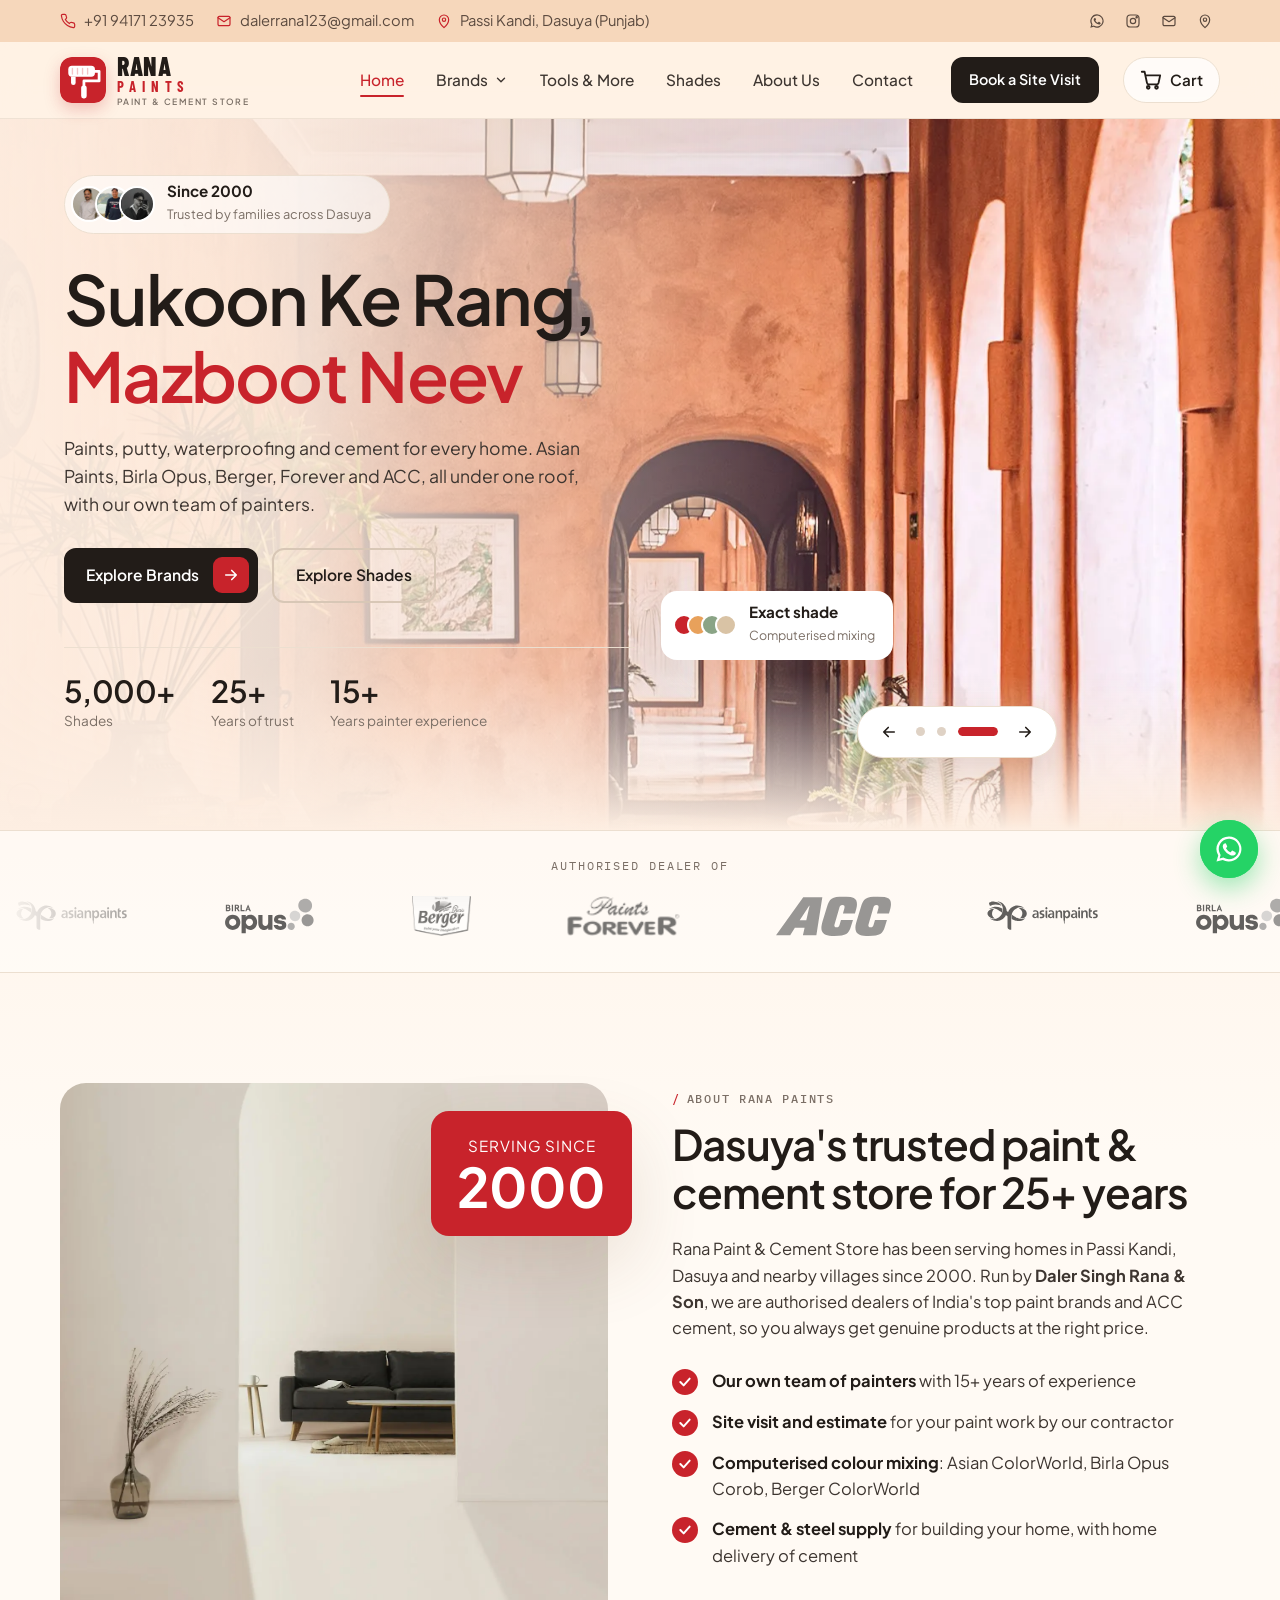
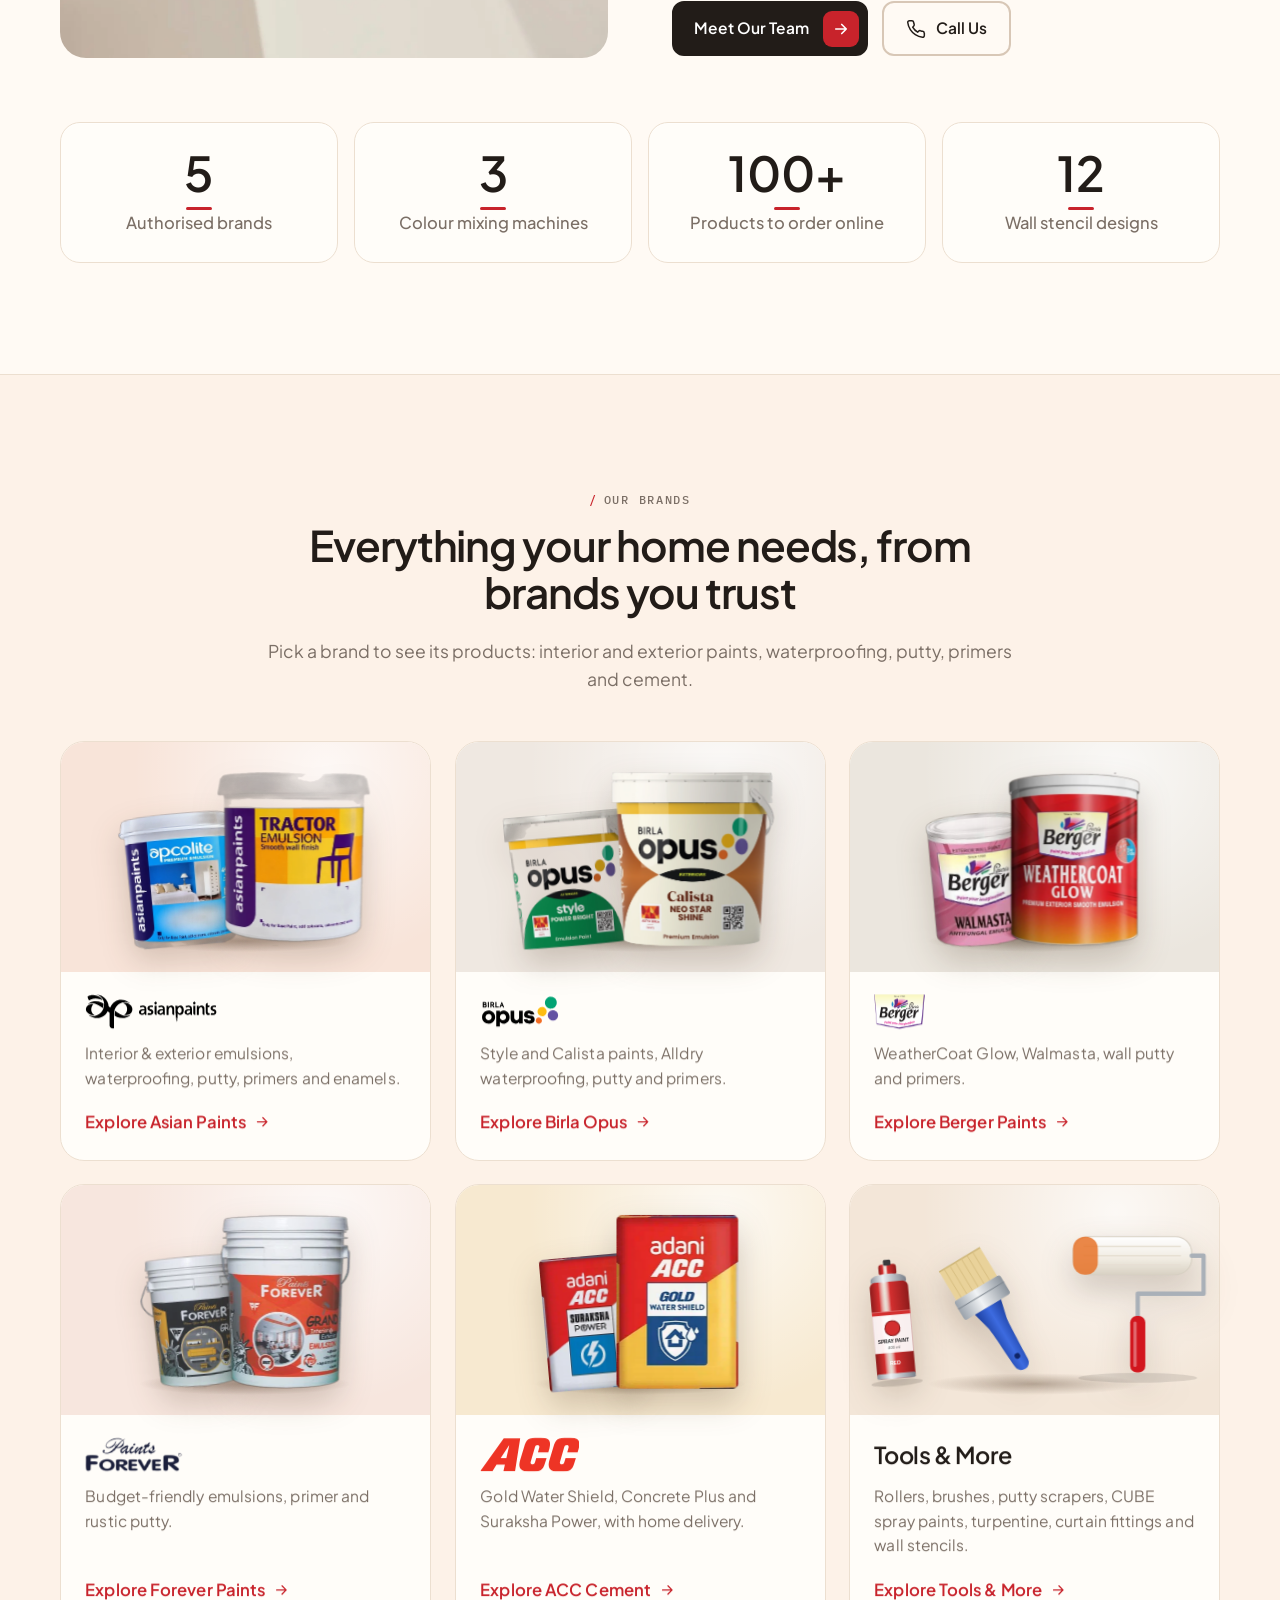
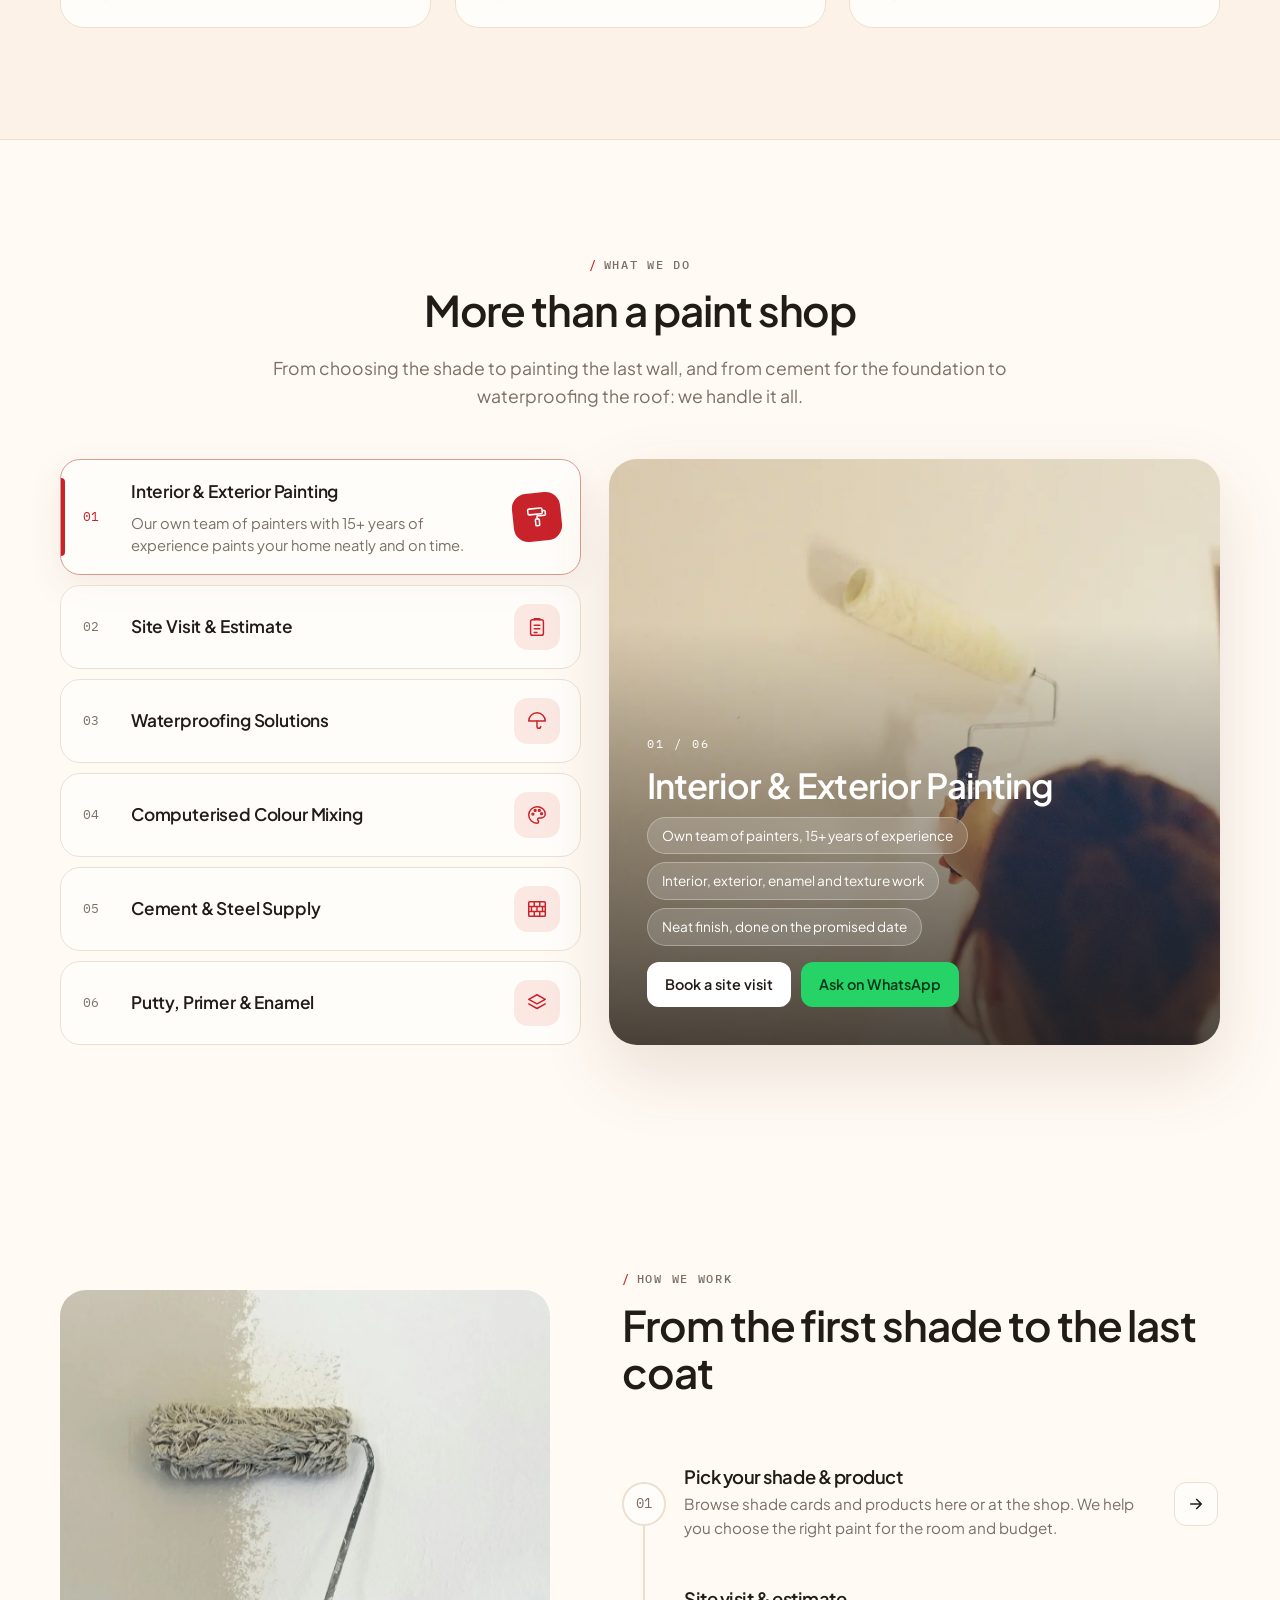
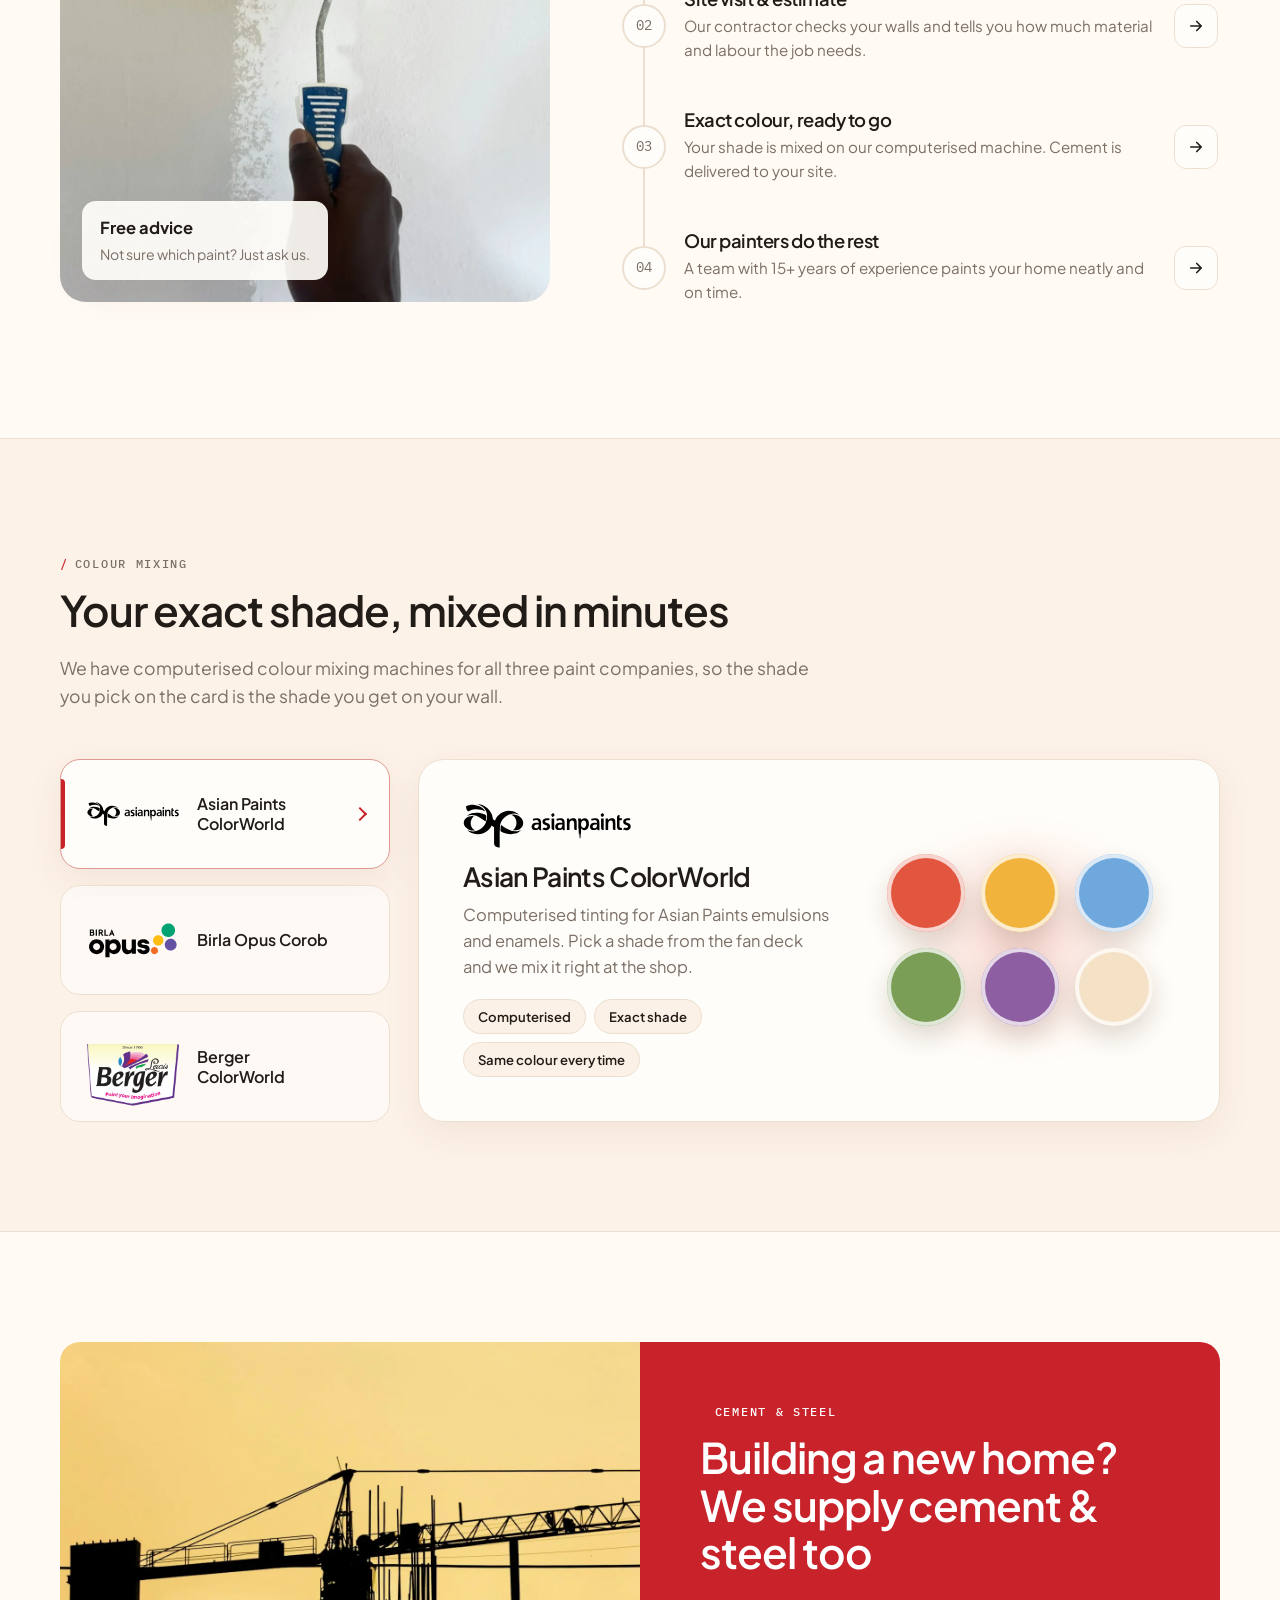
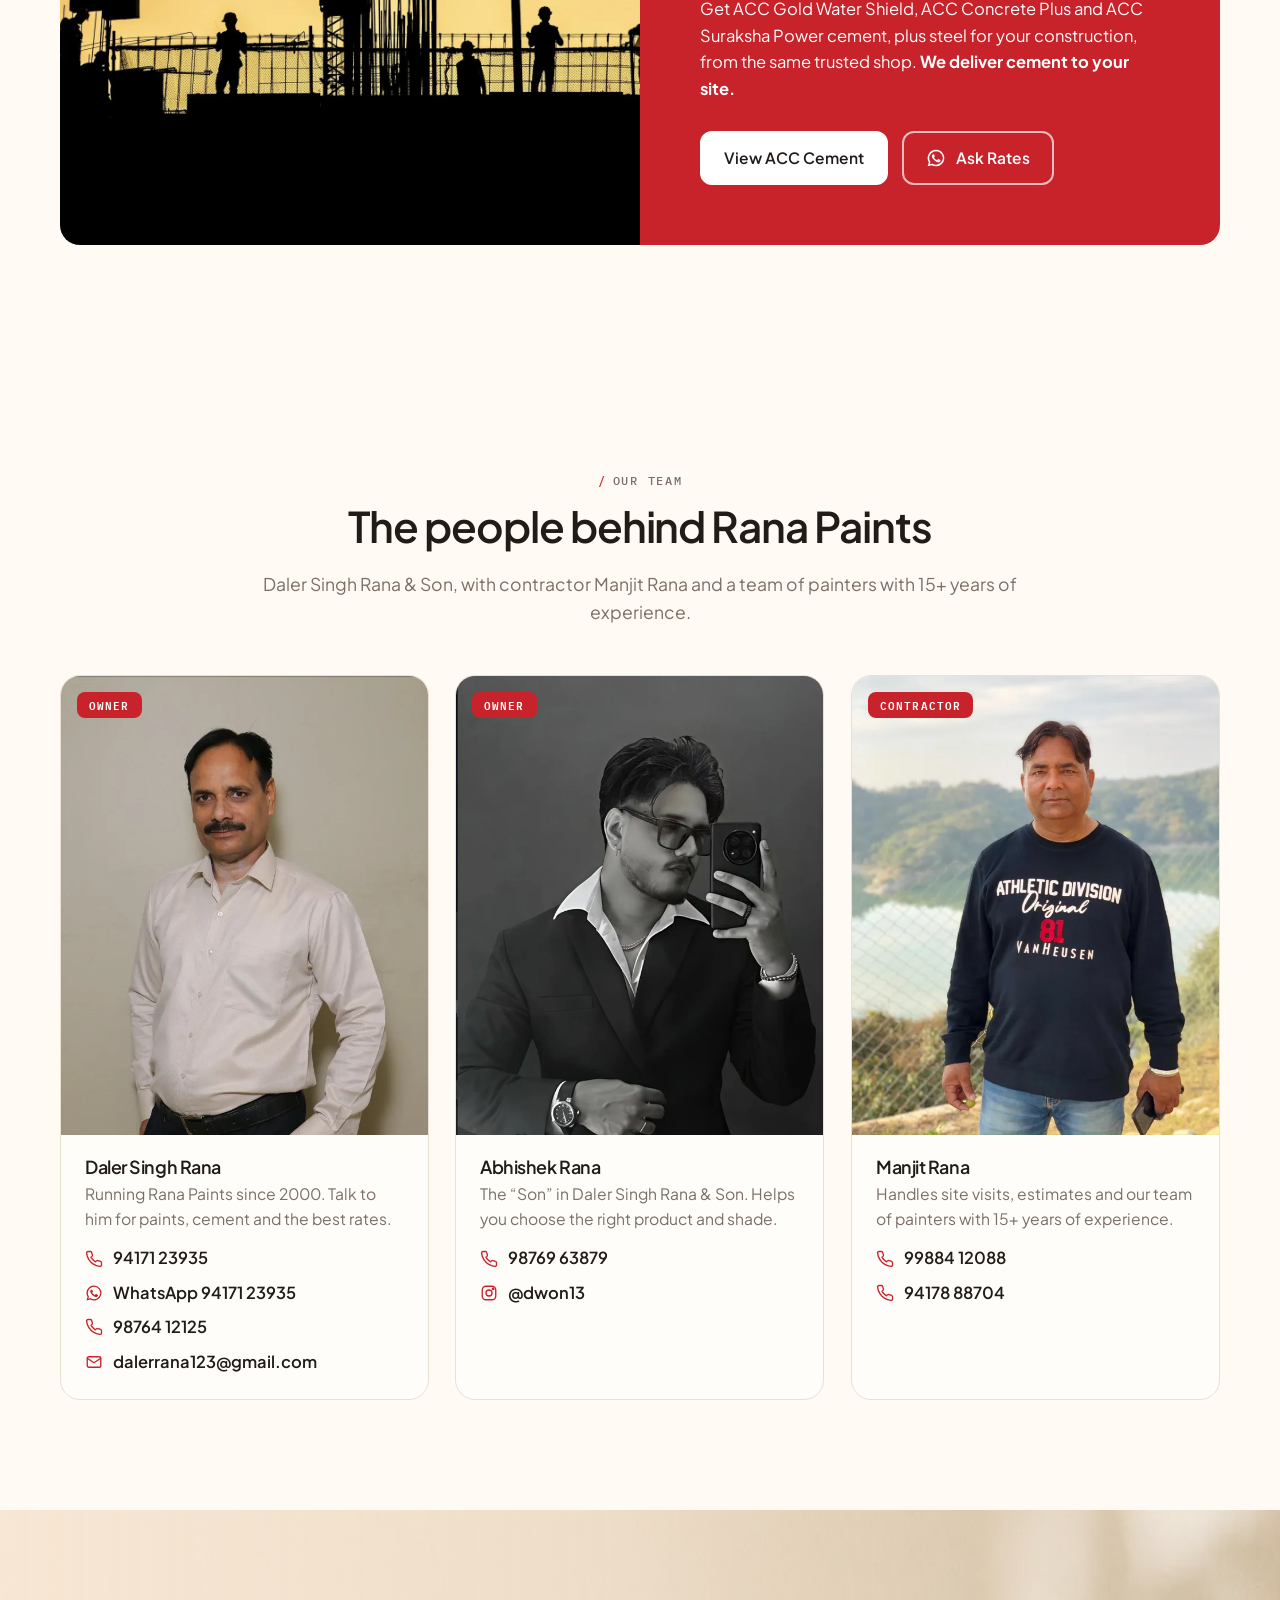
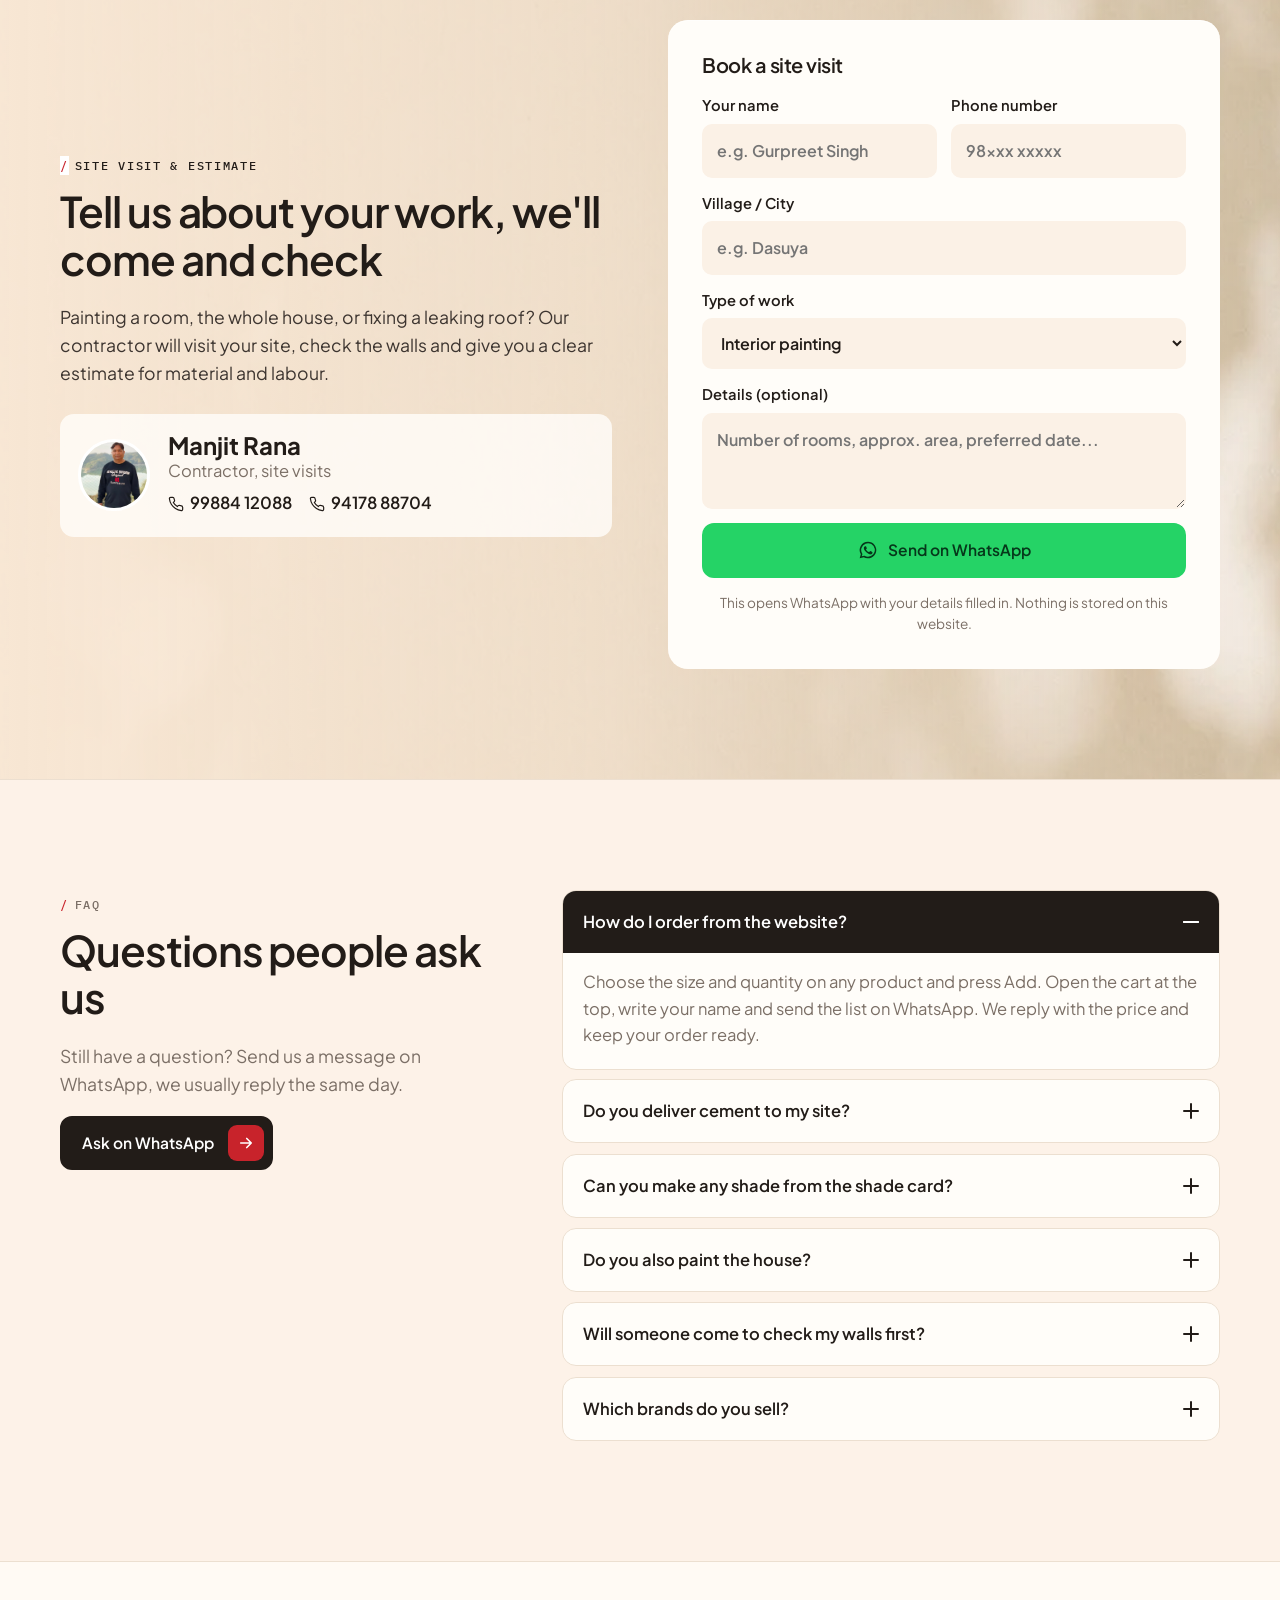
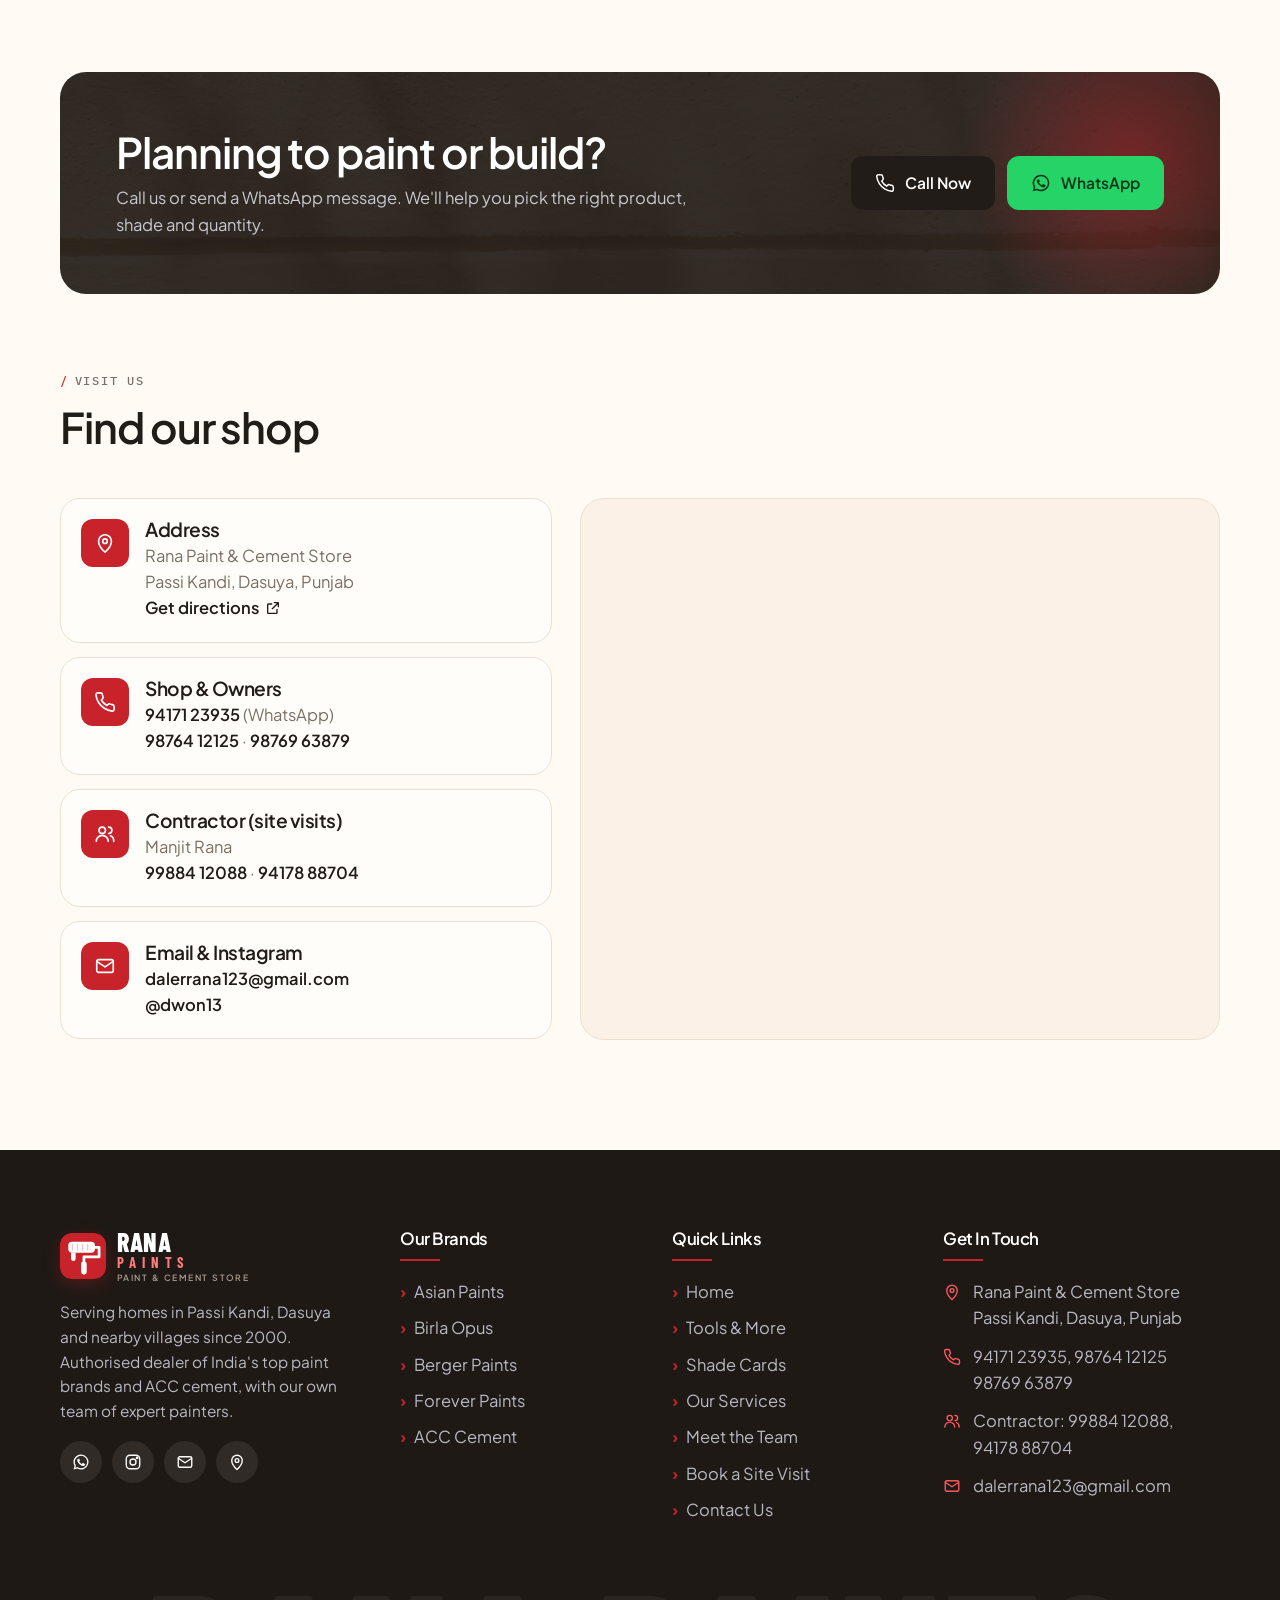
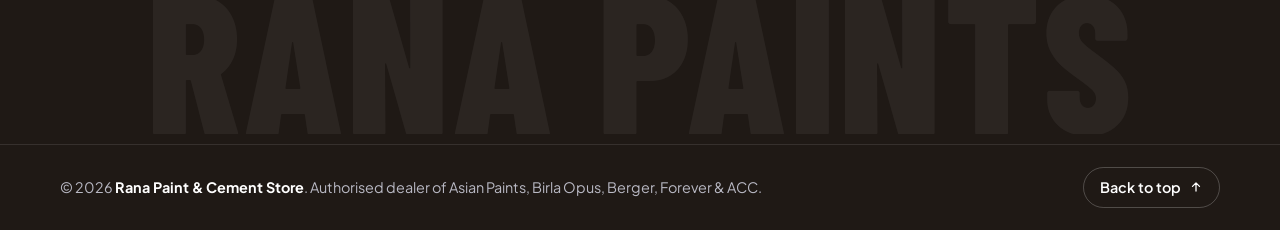
==== commit e80b042e: "New photos: fan deck (colour mixing), house under construction (cement), hand roller (how we work) C" ====
--- a/index.html
+++ b/index.html
@@ -15,7 +15,7 @@
 <link rel="preconnect" href="https://fonts.gstatic.com" crossorigin>
 <link href="https://fonts.googleapis.com/css2?family=Barlow+Condensed:wght@600;700;800&amp;family=Plus+Jakarta+Sans:wght@400;500;600;700&amp;family=IBM+Plex+Mono:wght@500&amp;display=swap" rel="stylesheet">
 <link rel="stylesheet" href="css/style.css?v=10">
-<link rel="stylesheet" href="css/theme.css?v=27">
+<link rel="stylesheet" href="css/theme.css?v=28">
 <script type="application/ld+json">
 {
   "@context": "https://schema.org",
@@ -326,7 +326,7 @@
           </div>
         </article>
         <article class="sv-panel" role="tabpanel" data-s="3">
-          <img src="images/stock/swatches-warm.webp" alt="Paint shade cards in warm colours" loading="lazy">
+          <img src="images/stock/shade-fandeck.webp" alt="A fan deck of colourful paint shade cards" loading="lazy">
           <div class="sv-panel__body">
             <span class="sv-panel__no">04 / 06</span>
             <h3>Computerised Colour Mixing</h3>
@@ -335,7 +335,7 @@
           </div>
         </article>
         <article class="sv-panel" role="tabpanel" data-s="4">
-          <img src="images/stock/steel-rebar.webp" alt="Steel reinforcement bars" loading="lazy">
+          <img src="images/stock/construction-house.webp" alt="A new house being built with a timber frame" loading="lazy">
           <div class="sv-panel__body">
             <span class="sv-panel__no">05 / 06</span>
             <h3>Cement &amp; Steel Supply</h3>
@@ -361,7 +361,7 @@
 <section class="section" id="how">
   <div class="container how">
     <div class="how__media" data-rv="left">
-      <img src="images/stock/arch-room.webp" alt="A calm room with soft window light" loading="lazy">
+      <img src="images/stock/painting-roller.webp" alt="A hand rolling fresh paint onto a wall" loading="lazy">
       <div class="how__note"><strong>Free advice</strong><span>Not sure which paint? Just ask us.</span></div>
     </div>
     <div>
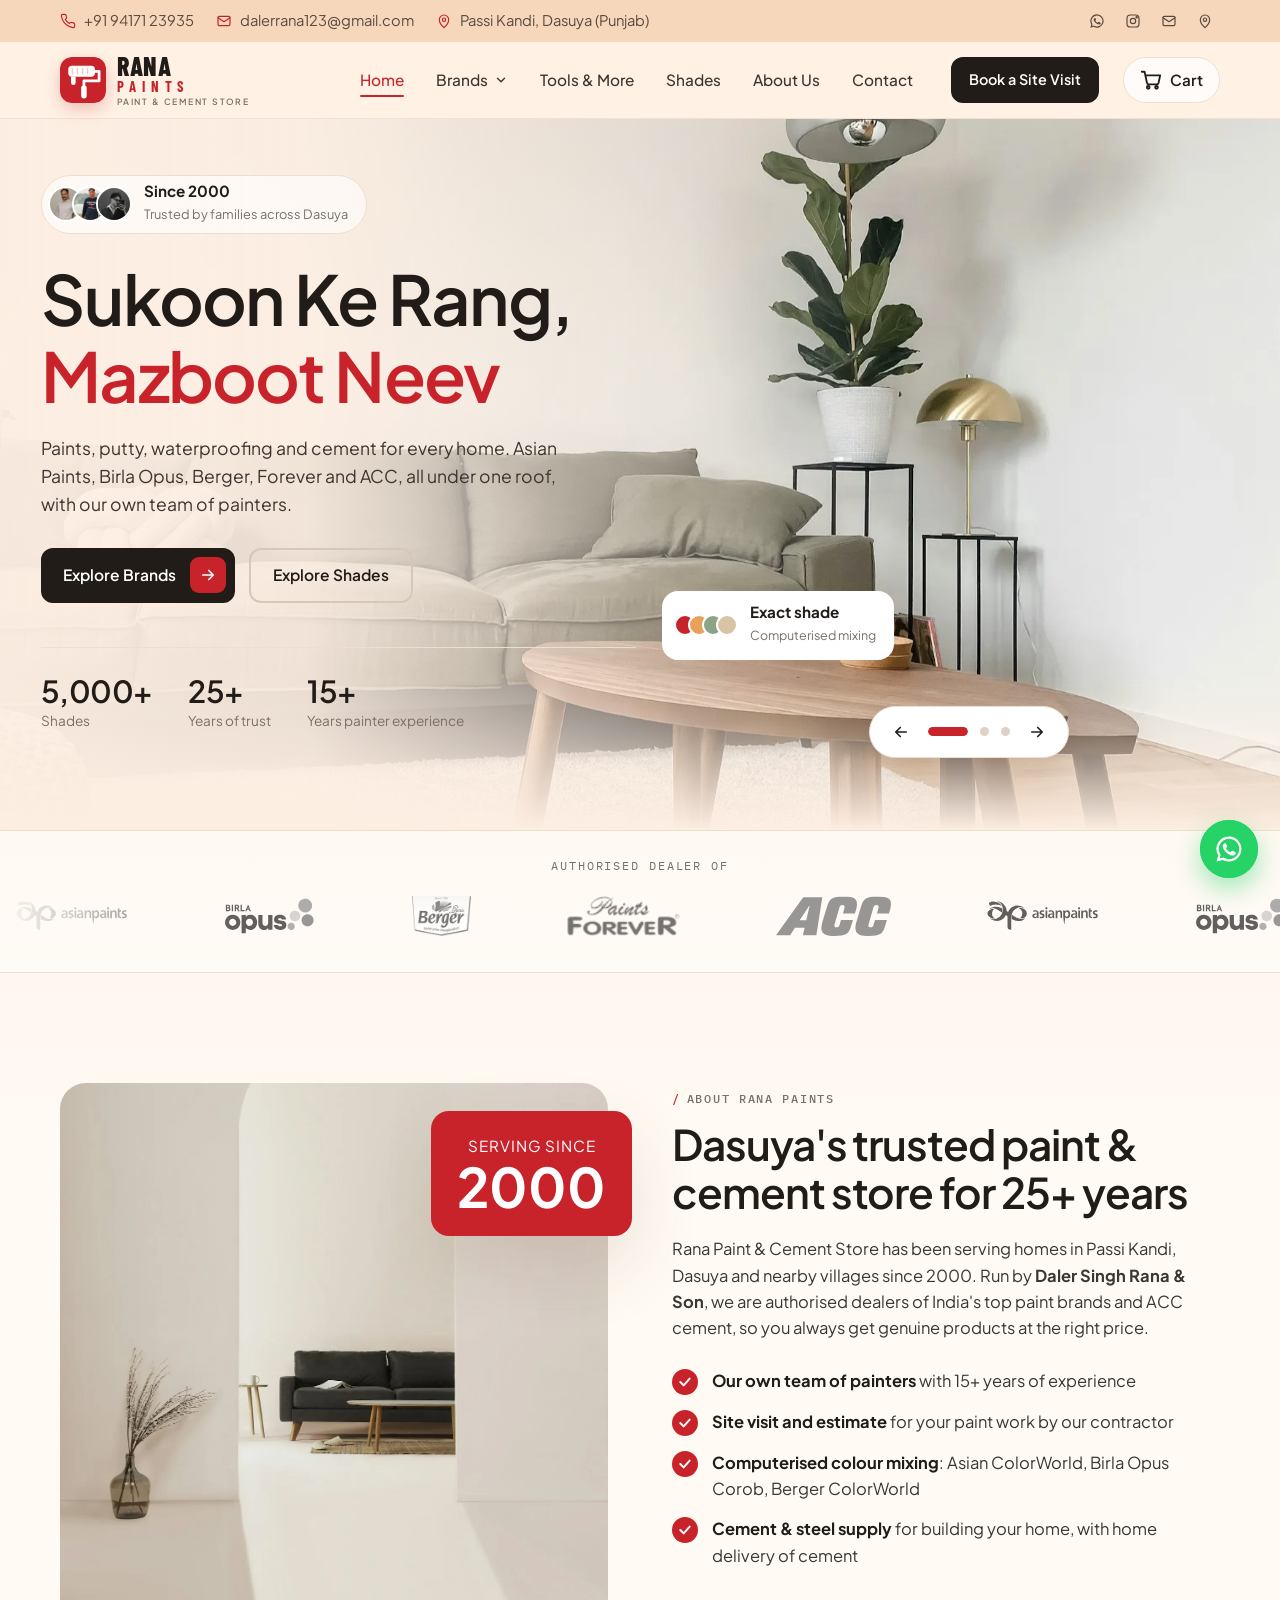
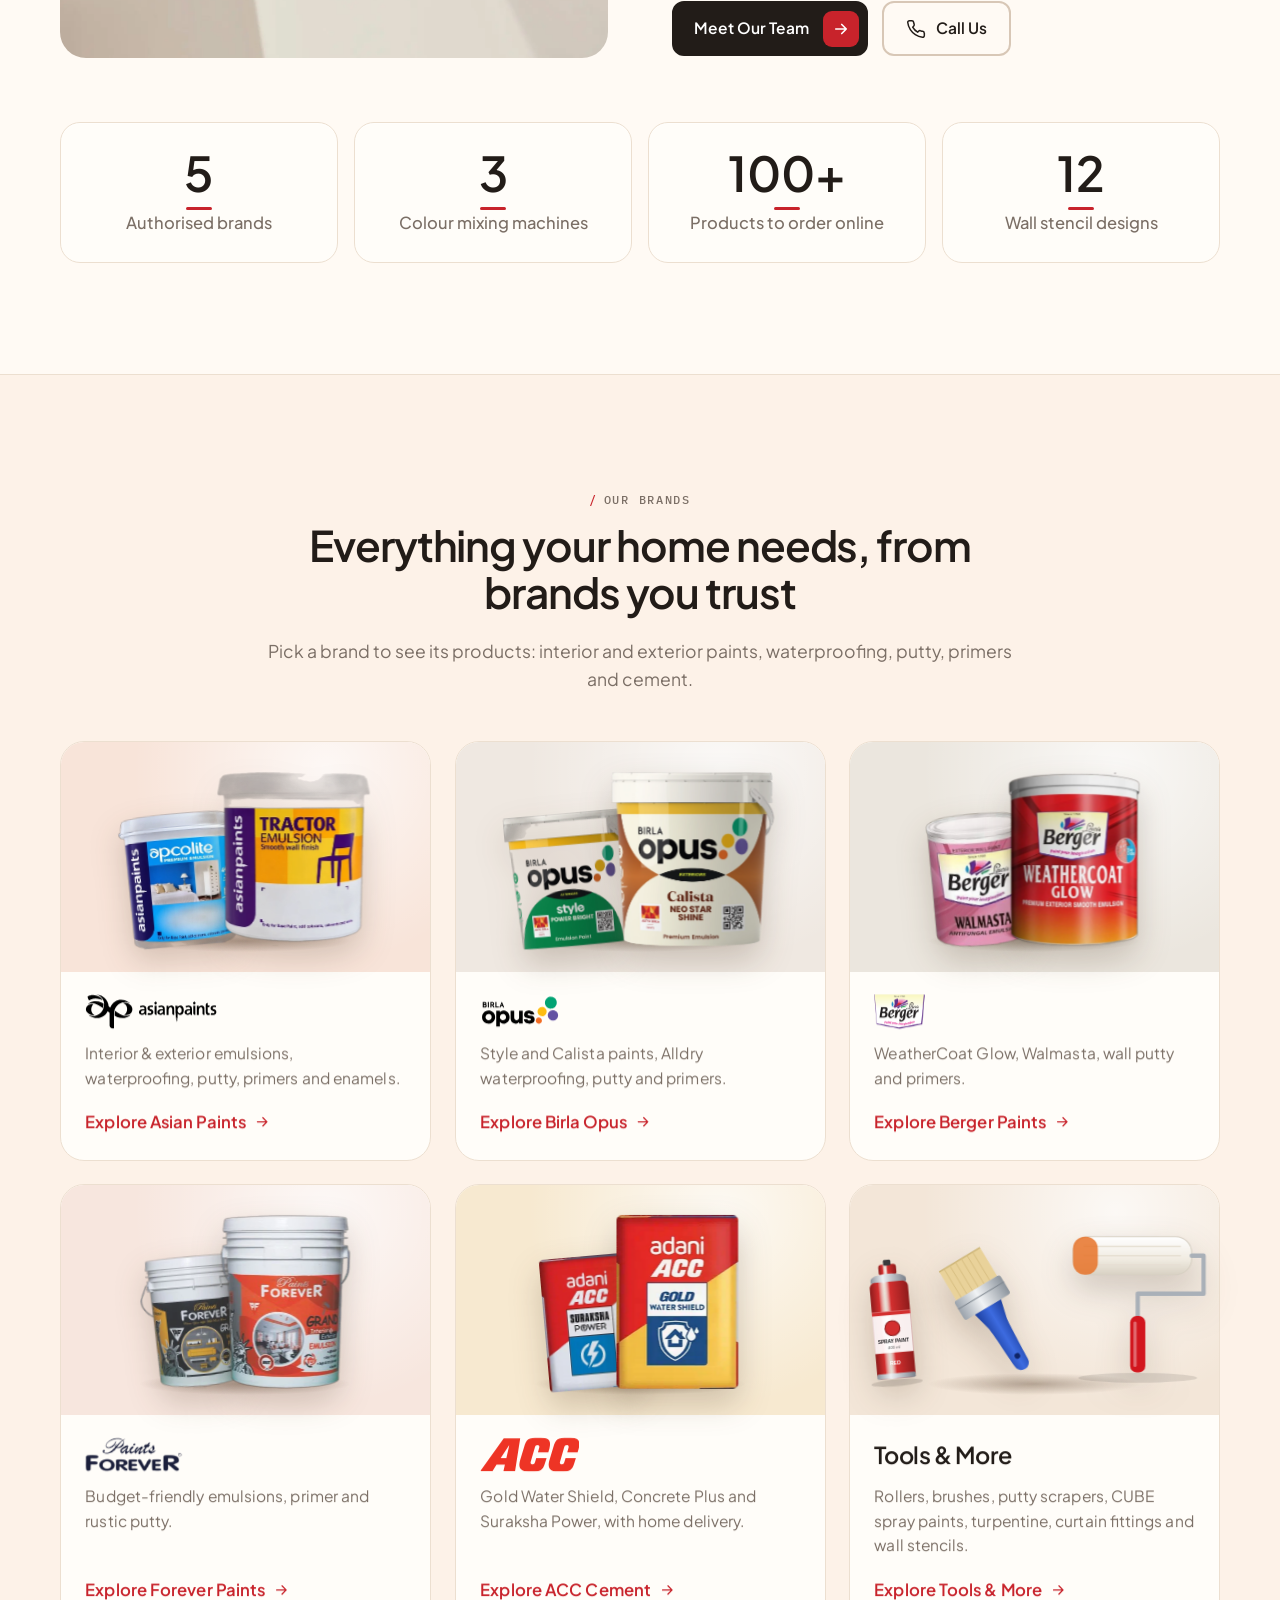
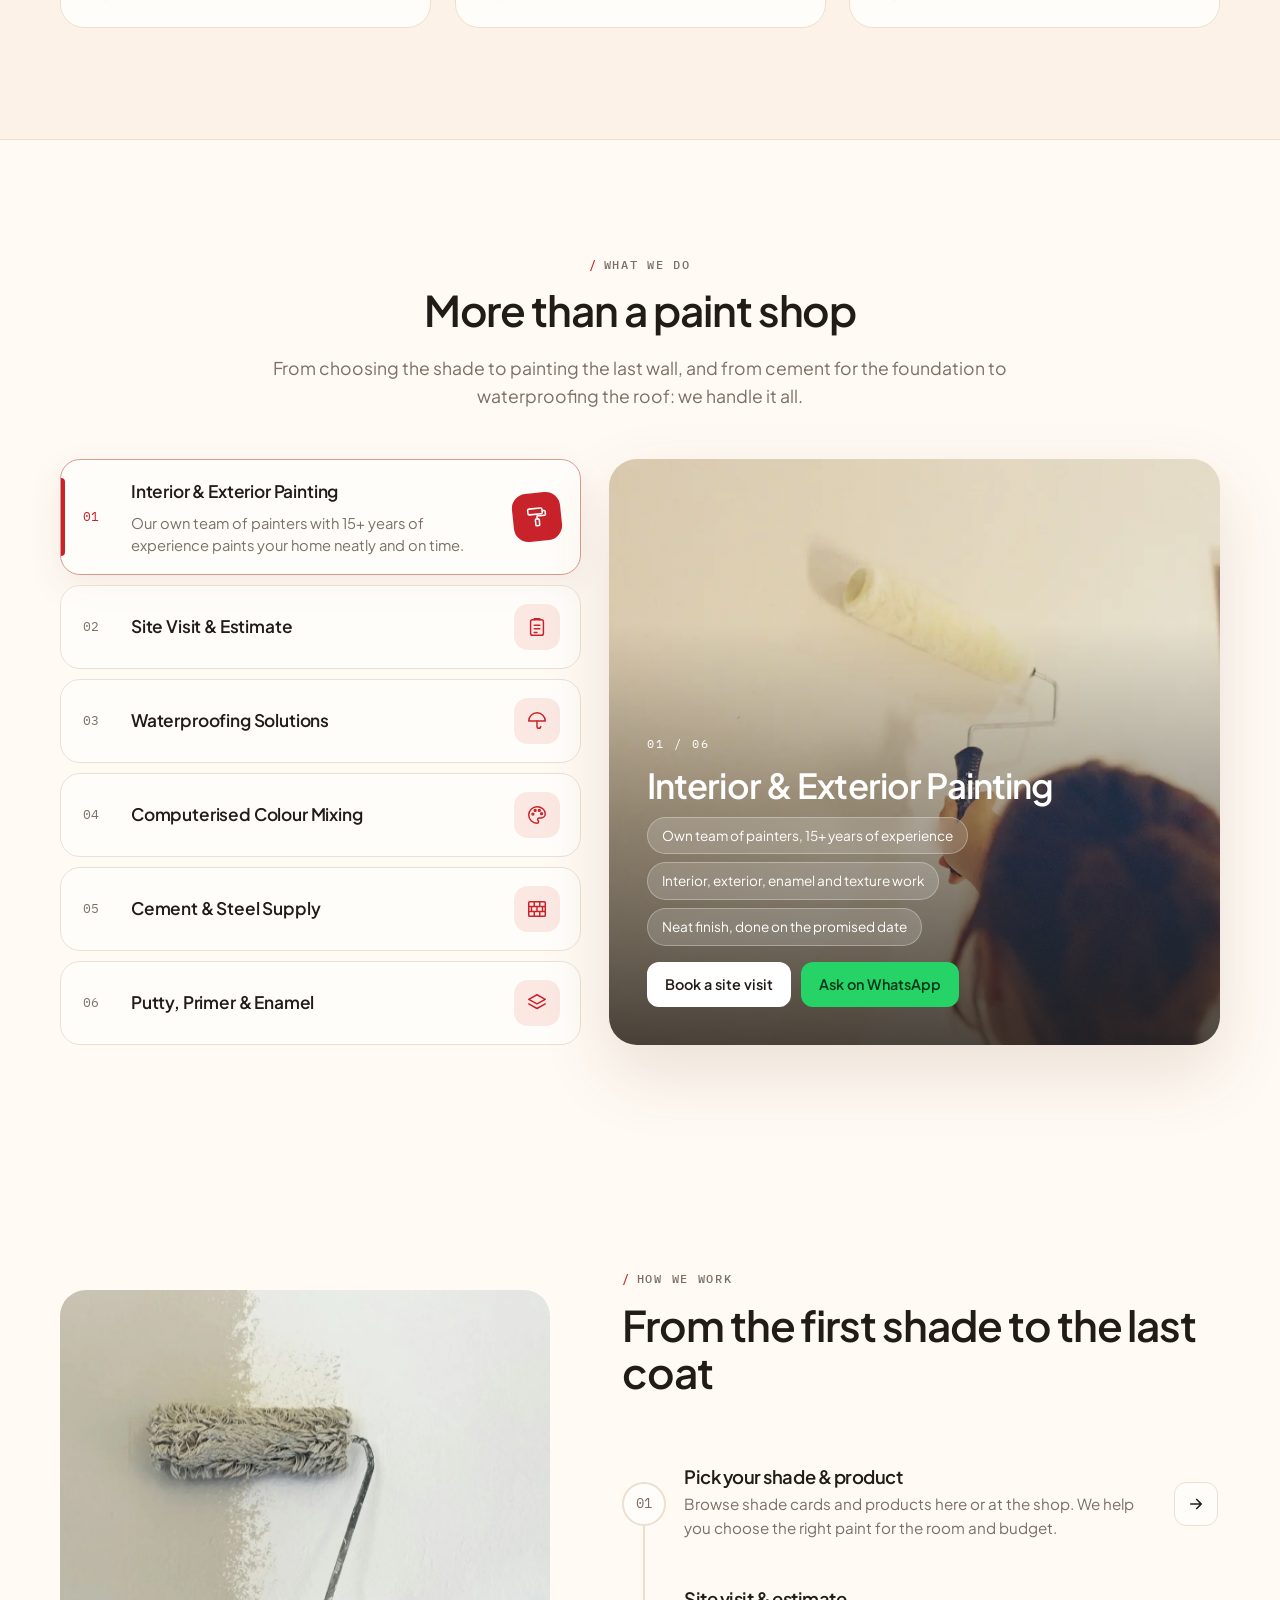
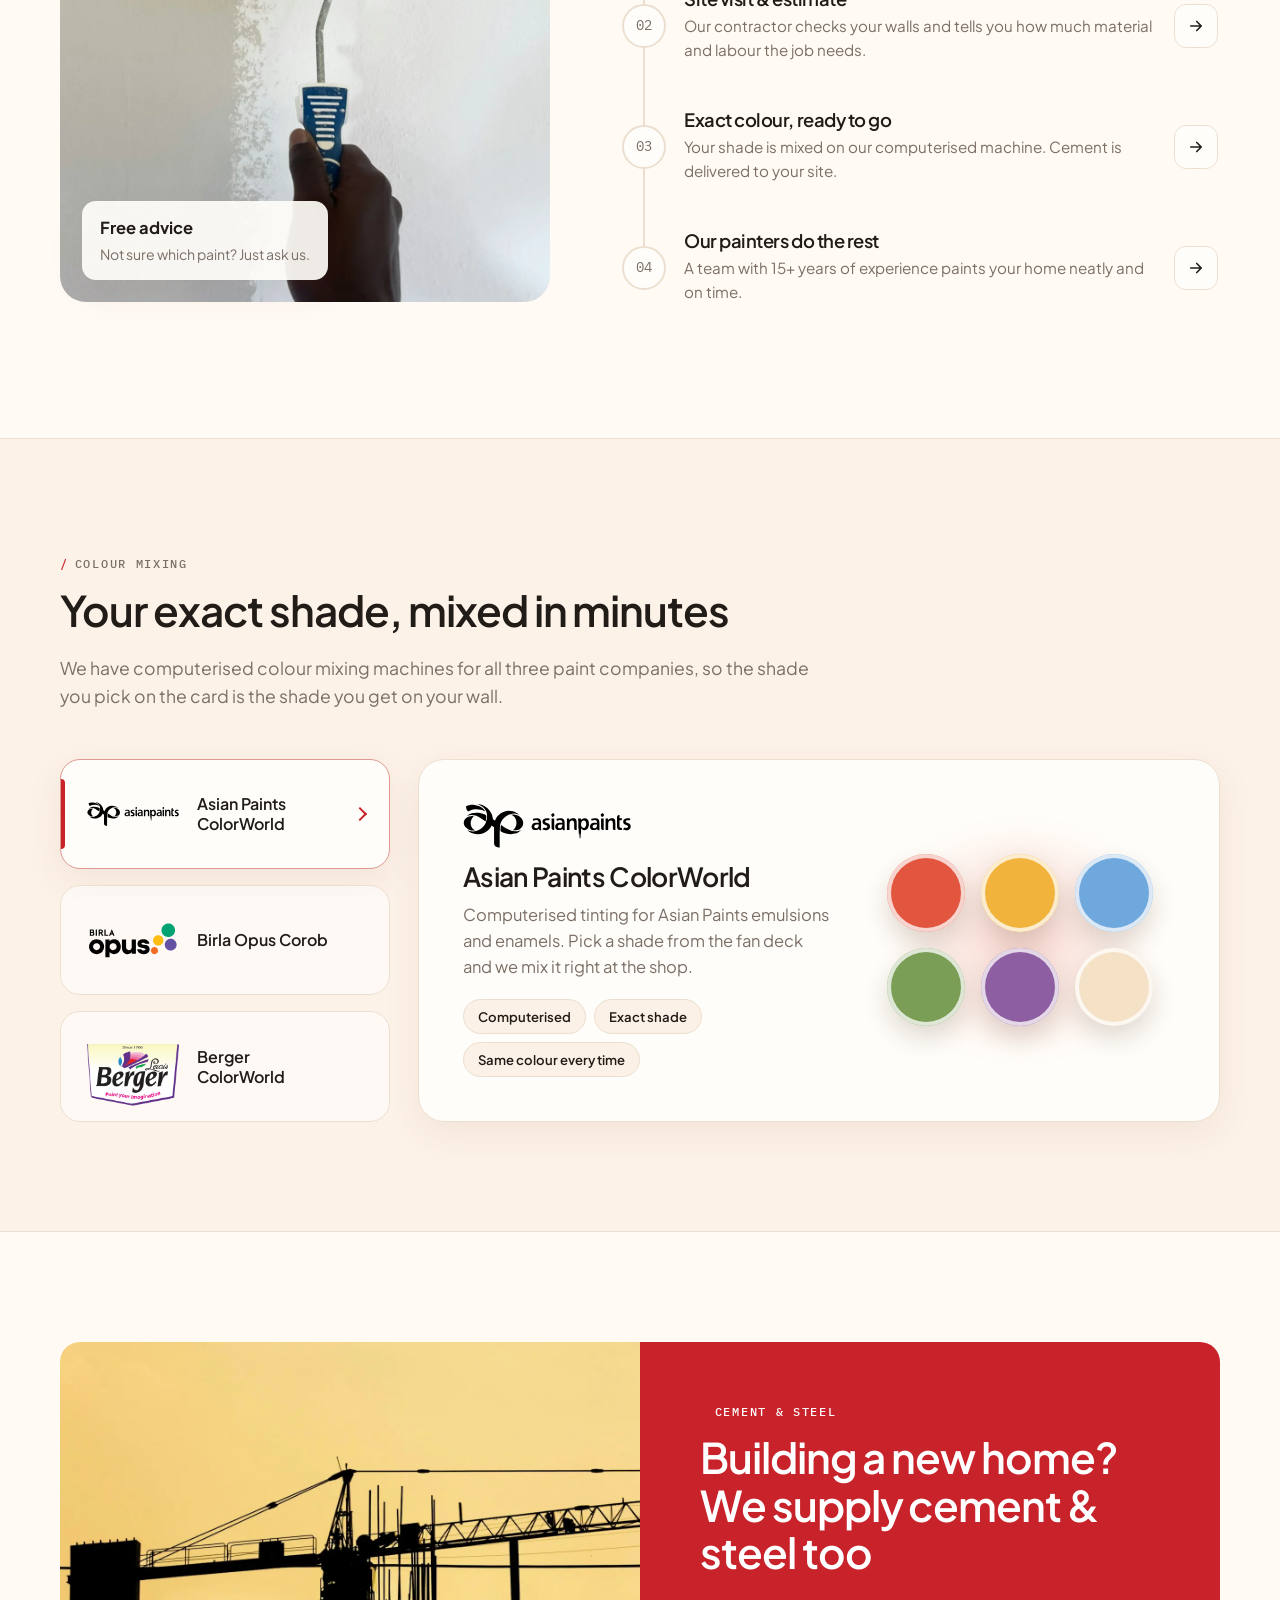
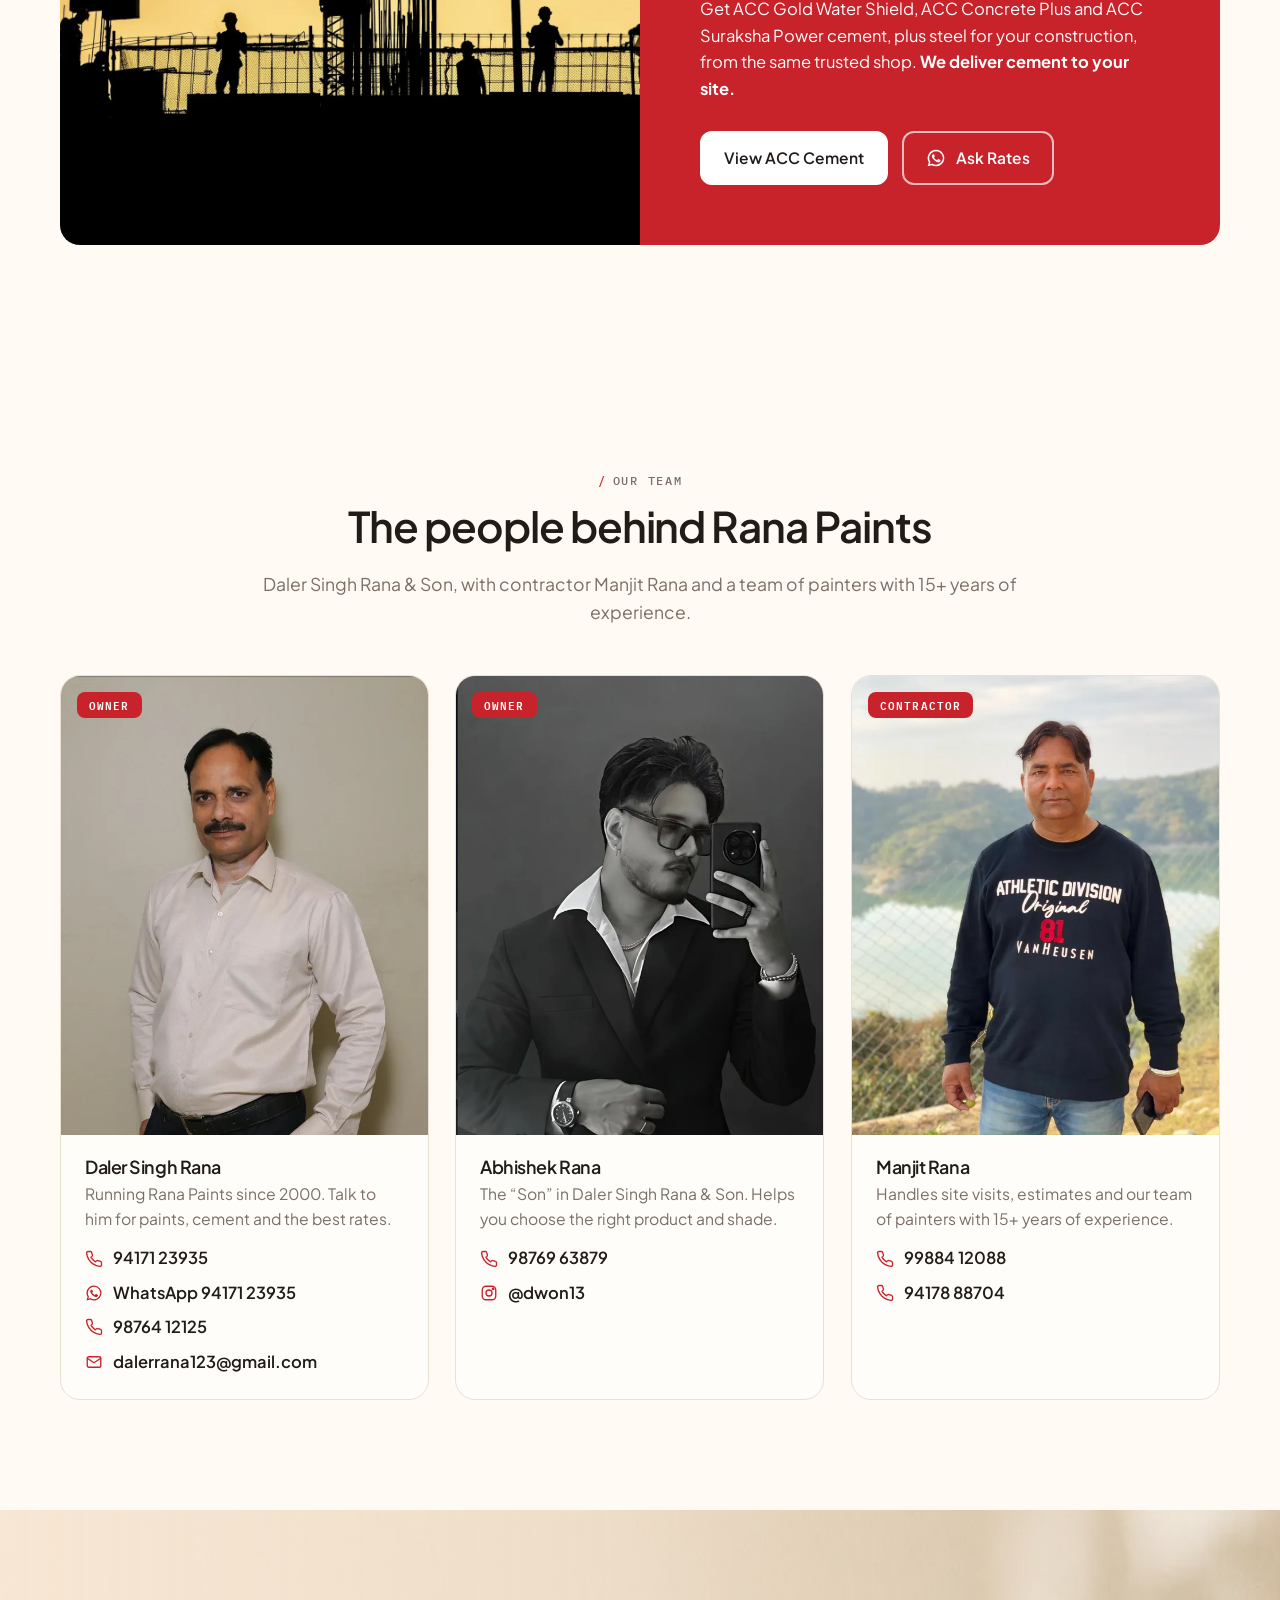
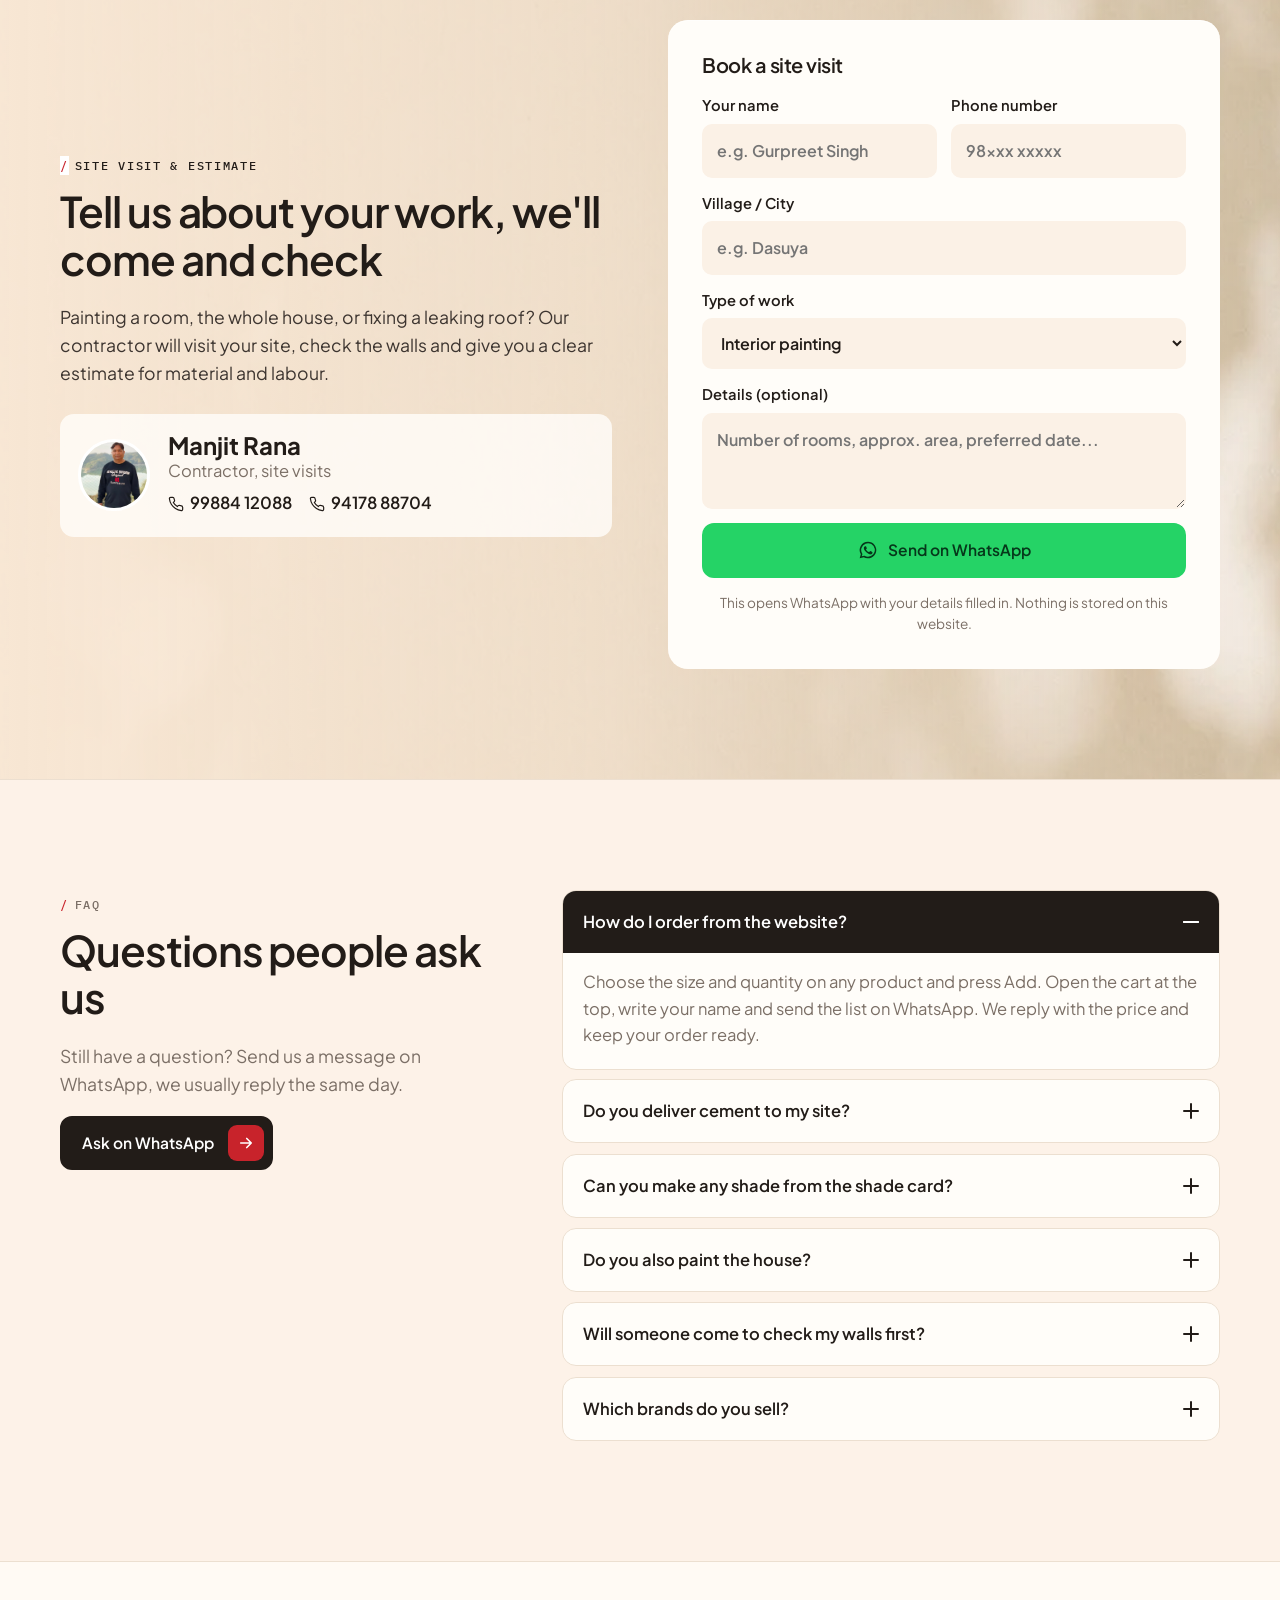
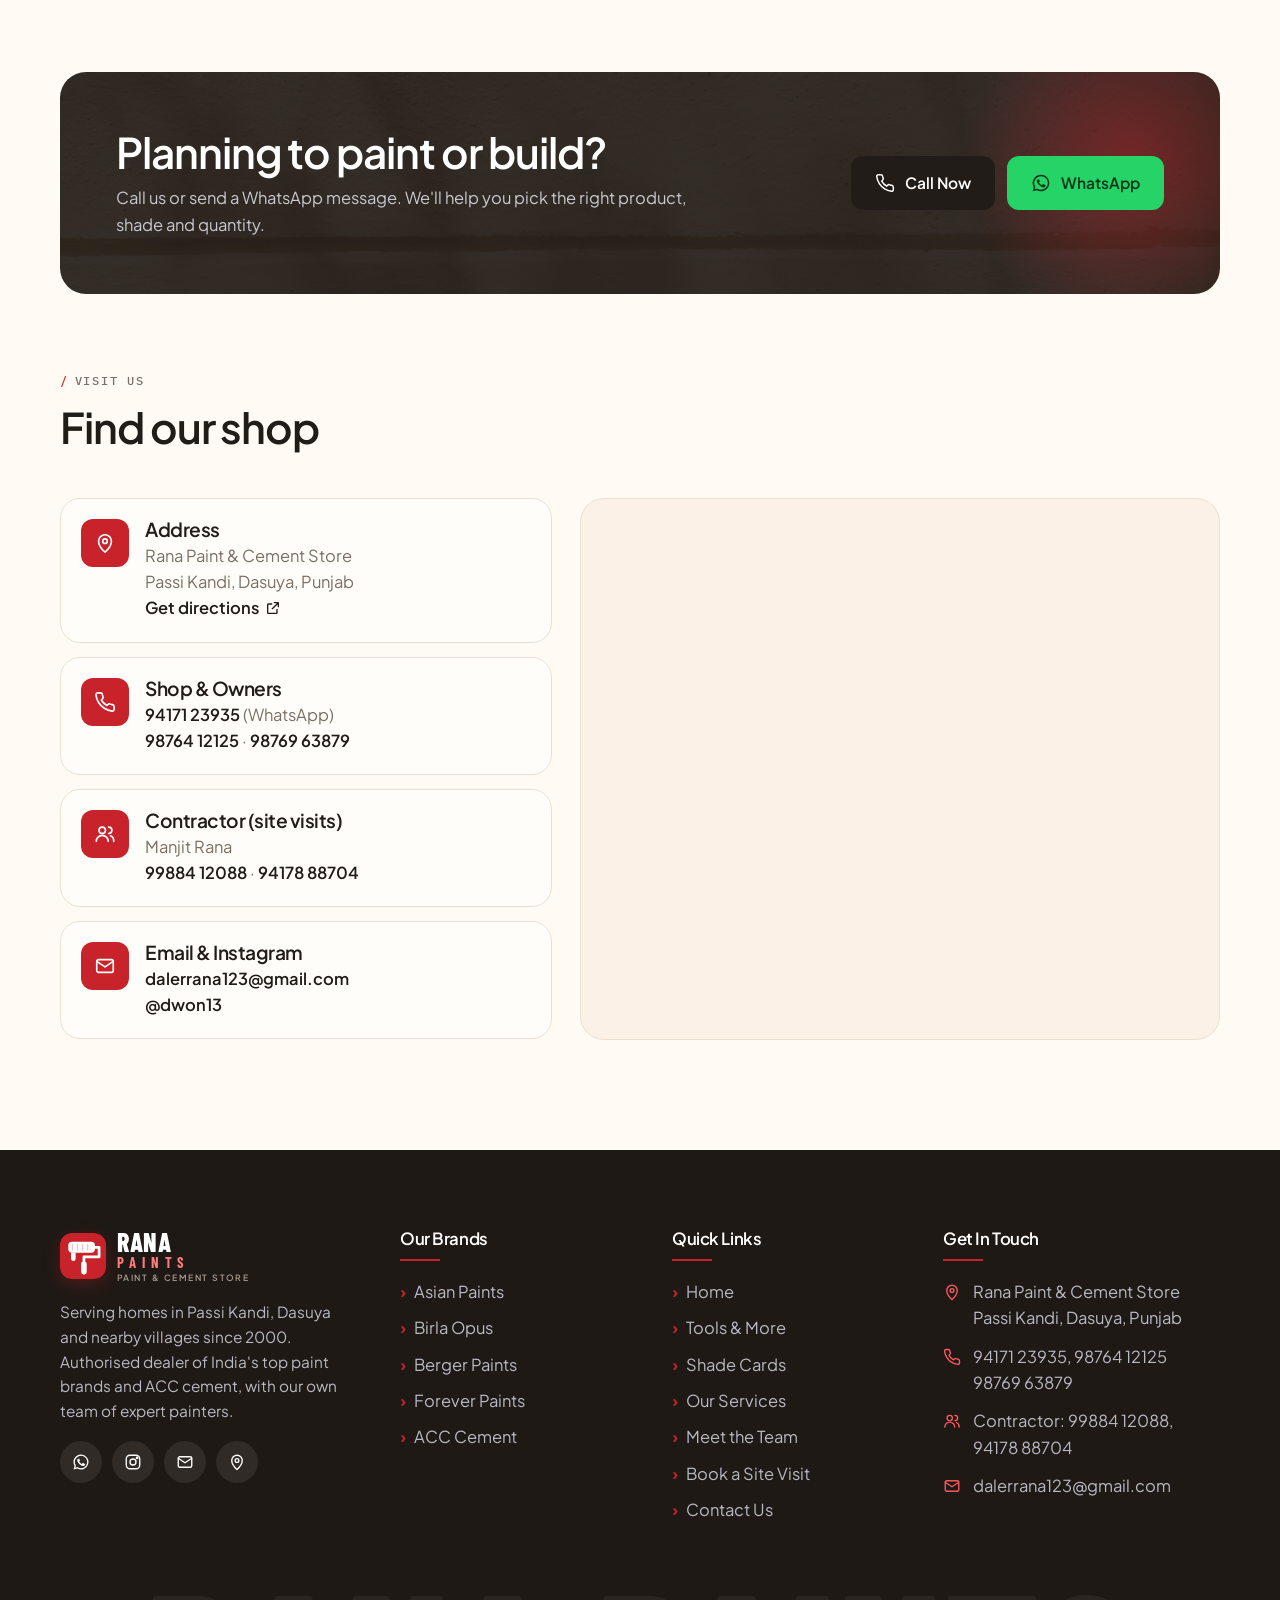
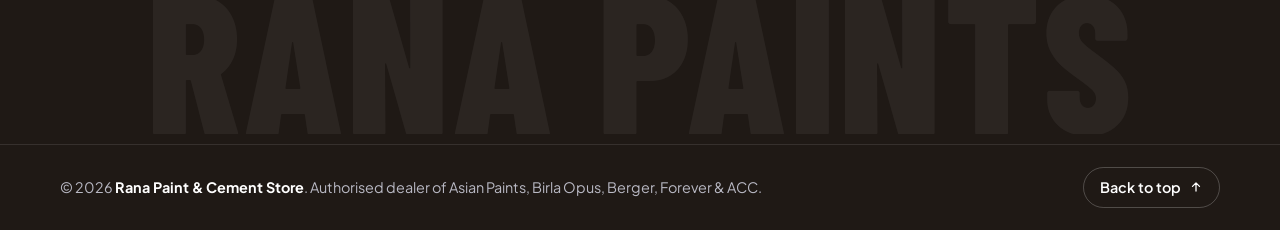
==== commit 683bab64: "Hero: start text from the far left on big screens Co-Authored-By: Claude Sonnet 5.5 <noreply@anthrop" ====
--- a/index.html
+++ b/index.html
@@ -15,7 +15,7 @@
 <link rel="preconnect" href="https://fonts.gstatic.com" crossorigin>
 <link href="https://fonts.googleapis.com/css2?family=Barlow+Condensed:wght@600;700;800&amp;family=Plus+Jakarta+Sans:wght@400;500;600;700&amp;family=IBM+Plex+Mono:wght@500&amp;display=swap" rel="stylesheet">
 <link rel="stylesheet" href="css/style.css?v=10">
-<link rel="stylesheet" href="css/theme.css?v=28">
+<link rel="stylesheet" href="css/theme.css?v=29">
 <script type="application/ld+json">
 {
   "@context": "https://schema.org",
--- a/css/theme.css
+++ b/css/theme.css
@@ -529,7 +529,7 @@
 
 /* hero: badi screen pe content zyada chauda, taaki left mein khaali jagah na bache */
 @media (min-width: 1280px) {
-  .hero .hero__inner { max-width: 1560px; padding-left: clamp(40px, 5vw, 96px); padding-right: clamp(40px, 5vw, 96px); }
+  .hero .hero__inner { max-width: none; padding-left: clamp(28px, 3.2vw, 64px); padding-right: clamp(28px, 3.2vw, 64px); }
 }
 
 /* =========================================================
